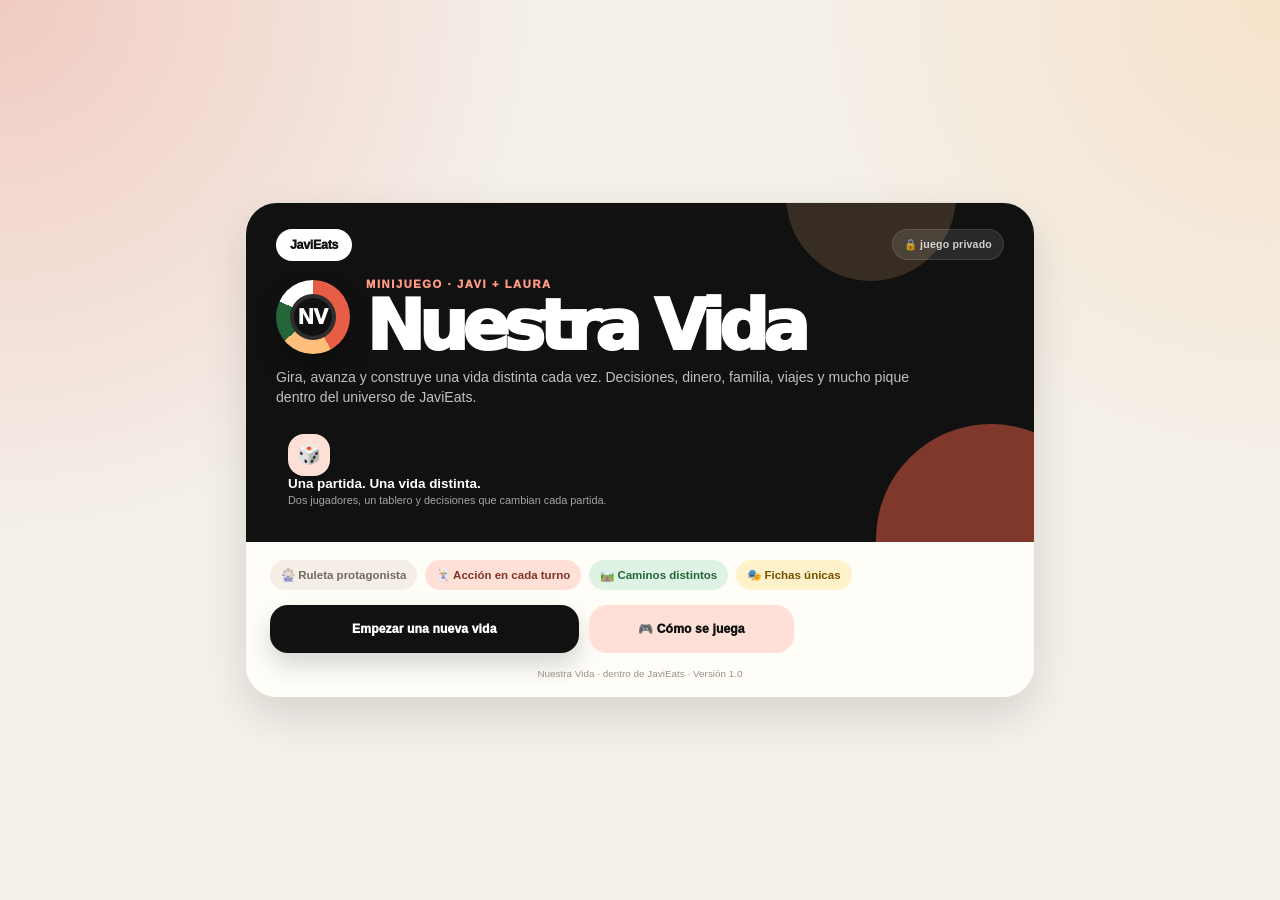
==== nuestra-vida/index.html @ e43ef938 "Add files via upload" ====
<!doctype html>
<html lang="es">
<head>
  <meta charset="utf-8" />
  <meta name="viewport" content="width=device-width,initial-scale=1,viewport-fit=cover" />
  <meta name="theme-color" content="#ffcf57" />
  <!-- 0.18.26 · PWA / iPhone-iPad app mode -->
  <meta name="mobile-web-app-capable" content="yes" />
  <meta name="apple-mobile-web-app-capable" content="yes" />
  <meta name="apple-mobile-web-app-status-bar-style" content="black-translucent" />
  <meta name="apple-mobile-web-app-title" content="Nuestra Vida" />
  <meta name="apple-touch-fullscreen" content="yes" />
  <meta name="format-detection" content="telephone=no" />
  <link rel="manifest" href="./manifest.webmanifest" />
  <link rel="apple-touch-icon" href="./icons/icon-180.png" />

  <title>Nuestra Vida · JaviEats</title>
  <link rel="icon" href="data:image/svg+xml,%3Csvg xmlns=%27http://www.w3.org/2000/svg%27 viewBox=%270 0 64 64%27%3E%3Ccircle cx=%2732%27 cy=%2732%27 r=%2730%27 fill=%27%23ffd34f%27/%3E%3Cpath d=%27M19 34c6-15 20-15 26 0-6 12-13 17-13 17S25 46 19 34Z%27 fill=%27%23ef5a56%27/%3E%3C/svg%3E">
  <style>
:root{
  --ink:#2b2a2a;--muted:#766f68;--paper:#fffdf8;--cream:#fff3d7;--yellow:#ffd34f;--yellow2:#ffbc2f;
  --green:#70c66b;--green2:#42a950;--red:#ef5a56;--blue:#53b7df;--purple:#9d76df;--pink:#f383ad;--orange:#f39a46;
  --teal:#48c5b5;--navy:#314a6b;--shadow:0 20px 50px rgba(45,55,60,.18);--shadow2:0 9px 24px rgba(45,55,60,.16);
  --safe-bottom:max(16px,env(safe-area-inset-bottom));
}
*{box-sizing:border-box}html,body{margin:0;min-height:100%;font-family:Inter,ui-rounded,-apple-system,BlinkMacSystemFont,"Segoe UI",sans-serif;color:var(--ink);background:#9fdcf0}body{overflow-x:hidden}button,input{font:inherit}button{cursor:pointer}.is-hidden{display:none!important}.screen{display:none;min-height:100vh}.screen.is-active{display:block}.game-card{background:rgba(255,253,248,.94);border:1px solid rgba(255,255,255,.82);box-shadow:var(--shadow);backdrop-filter:blur(14px)}.kicker{margin:0;text-transform:uppercase;letter-spacing:.15em;font-weight:900;font-size:.68rem;color:#a06b40}.muted{color:var(--muted);font-size:.82rem;line-height:1.5}.btn{border:0;border-radius:18px;min-height:50px;padding:12px 18px;font-weight:950;letter-spacing:.01em;transition:.18s transform,.18s box-shadow}.btn:active{transform:translateY(2px) scale(.99)}.btn-main{color:#553710;background:linear-gradient(180deg,#ffe479,#ffc73f);box-shadow:0 7px 0 #d99b24,0 15px 28px rgba(185,124,25,.22)}.btn-main:hover{box-shadow:0 8px 0 #d99b24,0 18px 34px rgba(185,124,25,.28)}.btn-soft{background:#fff;color:#5a5651;border:1px solid #e8ded0;box-shadow:var(--shadow2)}.round-btn{width:43px;height:43px;border:0;border-radius:50%;display:grid;place-items:center;background:#fffdf8;color:#4e4c49;font-weight:950;font-size:1.2rem;box-shadow:var(--shadow2)}

/* Landing */
.screen-landing{position:relative;overflow:hidden;display:none;place-items:center;padding:24px;background:linear-gradient(#7ed2f2 0 42%,#80cf71 42% 100%)}.screen-landing.is-active{display:grid}.landing-scenery{position:absolute;inset:0;overflow:hidden}.cloud{position:absolute;width:170px;height:55px;border-radius:55px;background:rgba(255,255,255,.84);filter:drop-shadow(0 8px 10px rgba(61,126,150,.12))}.cloud:before,.cloud:after{content:"";position:absolute;border-radius:50%;background:inherit}.cloud:before{width:72px;height:72px;left:30px;top:-34px}.cloud:after{width:92px;height:92px;right:22px;top:-48px}.c1{left:9%;top:12%}.c2{right:8%;top:19%;transform:scale(.72)}.hill{position:absolute;border-radius:50% 50% 0 0}.h1{width:760px;height:310px;left:-150px;bottom:0;background:#4ca95b}.h2{width:820px;height:370px;right:-200px;bottom:-40px;background:#56b85f}.h3{width:620px;height:250px;left:33%;bottom:-120px;background:#3f9d51}.mini-city{position:absolute;right:12%;bottom:22%;width:260px;height:120px;background:linear-gradient(90deg,transparent 0 3%,#6a84a1 3% 15%,transparent 15% 18%,#516d8d 18% 32%,transparent 32% 35%,#7893ac 35% 55%,transparent 55% 58%,#536e87 58% 72%,transparent 72% 75%,#6885a0 75% 91%,transparent 91%);opacity:.65;filter:drop-shadow(0 12px 8px rgba(45,76,92,.2))}.landing-card{position:relative;z-index:2;width:min(720px,100%);padding:38px;border-radius:34px;text-align:center}.logo-wheel{width:96px;height:96px;margin:0 auto 14px;border-radius:50%;display:grid;place-items:center;background:conic-gradient(#f55654 0 10%,#f79b3c 10% 20%,#ffd452 20% 30%,#6dc764 30% 40%,#43bcca 40% 50%,#5e93df 50% 60%,#8f6fdb 60% 70%,#c66ec9 70% 80%,#ed6c9e 80% 90%,#f55654 90% 100%);box-shadow:0 13px 0 rgba(73,57,37,.18),0 24px 36px rgba(44,75,87,.2);position:relative}.logo-wheel:after{content:"";position:absolute;inset:14px;border-radius:50%;background:#fff6dd;box-shadow:inset 0 0 0 5px rgba(255,255,255,.8)}.logo-wheel span{position:relative;z-index:2;font-weight:1000;color:#4a3b30;font-size:1.35rem}.landing-card h1{font-family:Georgia,"Times New Roman",serif;font-size:clamp(3.4rem,8vw,6.2rem);line-height:.9;letter-spacing:-.06em;margin:8px 0 16px;color:#3f372f;text-shadow:0 2px 0 #fff}.landing-lead{max-width:560px;margin:0 auto 22px;color:#625d55;font-size:1.05rem;line-height:1.6}.feature-row{display:flex;justify-content:center;flex-wrap:wrap;gap:8px;margin:0 0 26px}.feature-row span{padding:8px 11px;border-radius:999px;background:#fff7e6;border:1px solid #f1dfbb;font-weight:800;font-size:.76rem;color:#675a49}.landing-actions{display:grid;gap:10px;max-width:420px;margin:0 auto}.beta-note{margin:18px 0 0;font-size:.7rem;color:#998c7e}

/* Setup */
.screen-setup{background:linear-gradient(180deg,#9edcf1 0 24%,#90cf78 24% 100%);padding-bottom:38px}.topbar,.game-topbar{height:78px;display:flex;align-items:center;gap:14px;padding:13px max(16px,calc((100vw - 1440px)/2));background:rgba(255,252,244,.94);box-shadow:0 5px 20px rgba(51,80,91,.1);position:sticky;top:0;z-index:50}.topbar h2{margin:3px 0 0;font-size:1.16rem}.version-pill{margin-left:auto;padding:7px 10px;border-radius:999px;background:#3e4f64;color:#fff;font-weight:900;font-size:.66rem}.setup-wrap{width:min(1180px,calc(100% - 28px));margin:22px auto}.player-tabs{display:flex;gap:8px;margin-bottom:12px}.player-tab{border:0;border-radius:16px 16px 5px 5px;padding:11px 25px;background:#fff4d8;color:#7a6546;font-weight:950;box-shadow:var(--shadow2)}.player-tab.is-active{background:#3f536c;color:#fff}.setup-grid{display:grid;grid-template-columns:minmax(330px,.8fr) minmax(480px,1.2fr);gap:16px}.avatar-stage,.customizer{border-radius:28px;padding:24px}.avatar-stage{min-height:600px;display:flex;flex-direction:column;align-items:center;justify-content:center;background:linear-gradient(180deg,#fff8d8,#dff4c9)}.avatar-stage h3{font-size:1.8rem;margin:14px 0 4px}.avatar-stage p{margin:0;color:#776a5e;text-align:center;font-size:.84rem;max-width:300px}.avatar-preview{width:215px;height:285px;position:relative}.vehicle-preview{width:275px;height:105px;margin-top:-42px;display:grid;place-items:center;filter:drop-shadow(0 17px 12px rgba(45,60,50,.22))}.customizer{display:grid;gap:18px}.custom-block{padding-bottom:17px;border-bottom:1px solid #eee3d5}.custom-block:last-child{border-bottom:0}.custom-block h3{margin:0 0 12px;font-size:.95rem}.swatches,.chips{display:flex;gap:8px;flex-wrap:wrap;margin-top:8px}.swatch{width:33px;height:33px;border-radius:10px;border:3px solid #fff;box-shadow:0 0 0 1px rgba(55,51,48,.15);position:relative}.swatches-big .swatch{width:40px;height:40px;border-radius:13px}.swatch.is-selected:after{content:"";position:absolute;inset:-5px;border:3px solid #33465f;border-radius:14px}.chip{border:1px solid #e8ddcf;border-radius:12px;background:#fff9ef;padding:8px 11px;color:#645d54;font-weight:850;font-size:.78rem}.chip.is-selected{background:#40546d;color:#fff;border-color:#40546d}.dream-grid{display:grid;grid-template-columns:repeat(3,1fr);gap:9px;margin-top:10px}.dream-card{border:1px solid #e8ddcf;border-radius:16px;background:#fff9ef;padding:12px;text-align:left}.dream-card b{display:block;font-size:.8rem}.dream-card span{display:block;color:#887d70;font-size:.69rem;line-height:1.35;margin-top:5px}.dream-card.is-selected{border-color:#f1b43f;background:#fff3c7;box-shadow:0 0 0 2px rgba(242,181,58,.2)}.setup-footer{position:sticky;bottom:12px;margin-top:14px;padding:14px 16px;border-radius:22px;display:flex;justify-content:space-between;gap:16px;align-items:center;color:#6b6258;font-size:.82rem}

/* Avatar */
.av-head{position:absolute;width:114px;height:126px;left:50px;top:42px;border-radius:48% 48% 45% 45%;background:var(--skin);box-shadow:inset 0 -7px 0 rgba(115,69,45,.05)}.av-neck{position:absolute;width:38px;height:43px;left:88px;top:148px;border-radius:15px;background:var(--skin)}.av-body{position:absolute;width:164px;height:132px;left:25px;top:177px;border-radius:58px 58px 26px 26px;background:var(--outfit);box-shadow:inset 0 10px 0 rgba(255,255,255,.15)}.av-eye{position:absolute;width:8px;height:9px;border-radius:50%;background:#332c28;top:100px;z-index:5}.av-eye.l{left:80px}.av-eye.r{left:125px}.av-mouth{position:absolute;left:95px;top:132px;width:27px;height:10px;border-bottom:3px solid #a75d58;border-radius:50%;z-index:5}.av-hair{position:absolute;z-index:6;left:41px;top:22px;width:132px;height:84px;background:var(--hair);border-radius:65px 65px 24px 24px}.av-hair.wave{height:104px;border-radius:65px 65px 44px 44px;box-shadow:-15px 30px 0 -4px var(--hair),15px 30px 0 -4px var(--hair)}.av-hair.curl{height:95px;border-radius:50%;box-shadow:-18px 20px 0 var(--hair),18px 20px 0 var(--hair),0 -8px 0 var(--hair)}.av-hair.bun:before{content:"";position:absolute;width:60px;height:60px;left:36px;top:-30px;border-radius:50%;background:var(--hair)}.av-accessory{position:absolute;z-index:8}.av-accessory.glasses{left:68px;top:94px;width:79px;height:22px;border-top:5px solid #3b3532}.av-accessory.glasses:before,.av-accessory.glasses:after{content:"";position:absolute;top:-10px;width:27px;height:18px;border:4px solid #3b3532;border-radius:8px}.av-accessory.glasses:before{left:0}.av-accessory.glasses:after{right:0}.av-accessory.cap{left:48px;top:25px;width:116px;height:39px;border-radius:55px 55px 10px 10px;background:var(--accent);transform:rotate(-3deg)}.av-accessory.cap:after{content:"";position:absolute;width:42px;height:9px;right:-28px;bottom:1px;border-radius:8px;background:var(--accent)}.av-accessory.headband{left:45px;top:58px;width:124px;height:10px;border-radius:7px;background:var(--accent)}

/* Game */
.screen-game{background:linear-gradient(#8dd6ef 0 23%,#79c96e 23% 100%);min-height:100vh}.game-topbar{position:relative;z-index:60;height:68px;padding-left:18px;padding-right:18px}.brand-mini{display:flex;align-items:center;gap:10px}.brand-dot{width:42px;height:42px;border-radius:50%;display:grid;place-items:center;background:conic-gradient(#f55654,#ffd452,#6dc764,#43bcca,#8f6fdb,#f55654);color:#fff;font-size:.72rem;font-weight:1000;text-shadow:0 1px 2px #555;box-shadow:0 5px 0 rgba(70,60,40,.15)}.brand-mini p{margin:0;font-weight:950;font-size:.85rem}.brand-mini strong{display:block;color:#7d766d;font-size:.65rem;margin-top:2px}.turn-pill{margin-left:auto;padding:9px 14px;border-radius:999px;background:#3f536d;color:#fff;font-size:.76rem;font-weight:950;box-shadow:0 5px 0 #293b52}.game-actions{display:flex;gap:7px;margin-left:10px}.game-layout{width:min(1580px,100%);margin:0 auto;padding:12px;display:grid;grid-template-columns:minmax(0,1fr) 310px;gap:12px;min-height:calc(100vh - 68px)}.board-panel{border-radius:26px;padding:10px;min-width:0;overflow:hidden}.board-caption{display:flex;align-items:center;justify-content:space-between;gap:12px;padding:3px 5px 9px;color:#6f685f;font-size:.72rem;font-weight:800}.space-key{display:flex;align-items:center;gap:5px;white-space:nowrap}.sq{width:10px;height:10px;border-radius:3px;display:inline-block;margin-left:5px}.sq.action{background:var(--yellow)}.sq.payday{background:var(--green)}.sq.opportunity{background:#5bbd72}.sq.fate{background:var(--purple)}.sq.stop{background:var(--red)}.board-viewport{width:100%;aspect-ratio:1.6/1;position:relative;overflow:hidden;border-radius:20px;background:#78c96d;box-shadow:inset 0 0 0 2px rgba(57,73,69,.12)}.life-board{width:100%;height:100%;display:block;transition:filter .2s}.mobile-board-hint{display:none;text-align:center;color:#83796f;font-size:.65rem;padding:6px 0 1px}.side-panel{display:flex;flex-direction:column;gap:9px}.player-hud{border-radius:20px;padding:11px 12px;transition:.2s transform,.2s box-shadow,.2s opacity;border:3px solid transparent}.player-hud.is-active{transform:translateY(-1px);border-color:var(--player);box-shadow:0 11px 28px rgba(50,64,72,.2)}.player-hud.is-finished{opacity:.68}.hud-avatar{width:43px;height:43px;border-radius:50%;display:grid;place-items:center;color:#fff;font-weight:1000;border:3px solid #fff;box-shadow:0 3px 10px rgba(0,0,0,.14);background:var(--player)}.spinner-card{border-radius:22px;padding:13px;margin-top:auto}.spinner-title{text-align:center;margin:0 0 8px;font-size:.72rem;color:#766b60;font-weight:900;text-transform:uppercase;letter-spacing:.08em}.spinner-wrap{width:190px;height:190px;margin:0 auto;position:relative;display:grid;place-items:center}.spinner-disc{position:absolute;inset:6px;border-radius:50%;background:conic-gradient(#f34f4e 0 36deg,#f47c35 36deg 72deg,#f5bd33 72deg 108deg,#b8d83f 108deg 144deg,#55be65 144deg 180deg,#38b7ab 180deg 216deg,#3c99d8 216deg 252deg,#6575d8 252deg 288deg,#a162d4 288deg 324deg,#e45d9e 324deg 360deg);border:12px solid #fff;box-shadow:0 8px 0 #c8c3b5,0 15px 28px rgba(53,69,78,.22),inset 0 0 0 2px rgba(50,50,50,.1);transition:transform 2.55s cubic-bezier(.11,.67,.08,1)}.spinner-disc:after{content:"";position:absolute;inset:51px;border-radius:50%;background:#fff8dc;box-shadow:inset 0 0 0 5px #eee0bc}.spinner-disc span{--angle:calc(var(--i) * 36deg + 18deg);position:absolute;left:50%;top:50%;z-index:3;transform:rotate(var(--angle)) translateY(-72px) rotate(calc(var(--angle) * -1));transform-origin:center;font-size:.72rem;font-weight:1000;color:#fff;text-shadow:0 2px 2px rgba(0,0,0,.22)}.spinner-pointer{position:absolute;z-index:8;top:-2px;width:0;height:0;border-left:13px solid transparent;border-right:13px solid transparent;border-top:28px solid #2e3c4b;filter:drop-shadow(0 3px 2px rgba(0,0,0,.22))}.spinner-value{position:relative;z-index:6;width:54px;height:54px;border-radius:50%;display:grid;place-items:center;background:#fffdf4;color:#3f4a53;font-size:1.25rem;font-weight:1000;box-shadow:0 4px 14px rgba(0,0,0,.16)}.btn-spin{width:100%;background:linear-gradient(180deg,#ffdf64,#ffc23d);color:#50370d;box-shadow:0 6px 0 #d69720;font-size:1.08rem;letter-spacing:.08em}.btn-spin:disabled{opacity:.45;cursor:not-allowed;box-shadow:0 3px 0 #b5a676}.turn-hint{margin:10px 0 0;text-align:center;color:#776f66;font-size:.7rem;line-height:1.4}

/* Modal / cards */
.modal-layer{position:fixed;inset:0;z-index:100;pointer-events:none}.modal-layer.is-open{pointer-events:auto;background:rgba(31,43,50,.44);backdrop-filter:blur(6px);display:grid;place-items:center;padding:18px}.modal{width:min(600px,100%);max-height:min(820px,92vh);overflow:auto;background:#fffdf8;border-radius:28px;padding:22px;box-shadow:0 30px 90px rgba(22,36,44,.34);animation:cardPop .24s ease-out;border:4px solid #fff}.modal.action-card{border-top:11px solid var(--yellow)}.modal.fate-card{border-top:11px solid var(--purple)}.modal.challenge-card{border-top:11px solid var(--blue)}.modal.stop-card{border-top:11px solid var(--red)}.modal.house-card{border-top:11px solid var(--orange)}.modal.family-card{border-top:11px solid var(--pink)}.modal.career-card{border-top:11px solid var(--teal)}@keyframes cardPop{from{opacity:0;transform:translateY(18px) scale(.96) rotate(-.6deg)}to{opacity:1;transform:none}}.modal-top{display:flex;gap:12px;align-items:flex-start}.modal-icon{width:62px;height:62px;border-radius:18px;display:grid;place-items:center;background:#f5efe3;font-size:1.8rem;flex:none}.modal-kicker{font-size:.65rem;text-transform:uppercase;letter-spacing:.14em;font-weight:950;color:#9c815e;margin-bottom:4px}.modal h3{margin:0;color:#353331;font-size:1.45rem}.modal-copy{color:#756e65;line-height:1.55;font-size:.9rem;margin:15px 0}.choice-stack{display:grid;gap:9px;margin-top:15px}.modal-choice{width:100%;border:2px solid #ebe2d6;background:#fffaf0;border-radius:17px;padding:13px 14px;text-align:left;color:#514d48;transition:.14s transform,.14s border-color,.14s background}.modal-choice:hover{transform:translateY(-1px);border-color:#efb73c;background:#fff4c9}.modal-choice strong{display:block;font-size:.88rem}.modal-choice small{display:block;color:#8a8177;margin-top:4px;font-size:.7rem;line-height:1.4}.effect-row{display:flex;gap:5px;flex-wrap:wrap;margin-top:7px}.effect{padding:4px 7px;border-radius:999px;background:#f0eadf;font-size:.62rem;font-weight:900;color:#6f675e}.modal-actions{display:flex;gap:8px;margin-top:15px}.modal-actions>*{flex:1}.job-grid,.property-grid{display:grid;grid-template-columns:repeat(3,1fr);gap:8px;margin-top:14px}.job-card,.property-card{border:2px solid #eae1d5;background:#fffaf1;border-radius:16px;padding:12px;text-align:left}.job-card:hover,.property-card:hover{border-color:#4bc1b3}.job-card b,.property-card b{display:block;font-size:.78rem}.job-card span,.property-card span{display:block;color:#83796f;font-size:.65rem;margin-top:4px}.fate-meter{display:grid;grid-template-columns:repeat(10,1fr);gap:3px;margin:16px 0}.fate-meter span{height:26px;border-radius:6px;display:grid;place-items:center;color:#fff;font-size:.62rem;font-weight:950}.fate-result{text-align:center;padding:18px;border-radius:18px;background:#f3ecfb;margin-top:13px}.fate-result b{display:block;font-size:1.05rem}.duel-box{display:grid;grid-template-columns:1fr 1fr;gap:10px;margin:15px 0}.duel-player{border-radius:17px;background:#eef7fa;padding:14px;text-align:center}.duel-player strong{display:block}.duel-roll{font-size:2rem;font-weight:1000;color:#3c6073;margin:5px 0}.duel-player button{width:100%;min-height:40px;border:0;border-radius:12px;background:#4eb5dd;color:white;font-weight:950}.timeline-badge{display:inline-flex;align-items:center;gap:5px;background:#f5eee2;padding:6px 9px;border-radius:999px;font-size:.64rem;font-weight:850;color:#746c62}.toast-layer{position:fixed;z-index:140;left:50%;bottom:calc(22px + env(safe-area-inset-bottom));transform:translateX(-50%);display:grid;gap:7px;pointer-events:none}.toast{background:#304252;color:#fff;padding:10px 14px;border-radius:13px;box-shadow:0 10px 28px rgba(0,0,0,.23);font-size:.74rem;font-weight:850;animation:toastIn .18s ease}.toast.good{background:#347a4d}.toast.bad{background:#a24745}@keyframes toastIn{from{opacity:0;transform:translateY(9px)}to{opacity:1;transform:none}}

/* Summary */
.screen-summary{background:linear-gradient(#94daf1,#83cd70);padding:38px 16px var(--safe-bottom)}.summary-wrap{width:min(1040px,100%);margin:0 auto;text-align:center}.summary-wrap h2{font-family:Georgia,"Times New Roman",serif;font-size:clamp(2.4rem,7vw,4.6rem);margin:8px 0;color:#37342f}.summary-subtitle{color:#695f55}.summary-cards{display:grid;grid-template-columns:1fr 1fr;gap:14px;margin-top:22px;text-align:left}.life-summary{background:#fffdf7;border-radius:26px;padding:20px;box-shadow:var(--shadow);border:4px solid #fff}.life-summary h3{margin:0;font-size:1.4rem}.summary-score{font-size:2.5rem;font-weight:1000;margin:11px 0;color:#3b516a}.summary-score span{font-size:.72rem;color:#8a8178}.summary-grid{display:grid;grid-template-columns:repeat(2,1fr);gap:7px}.summary-cell{background:#f6efe3;border-radius:12px;padding:9px}.summary-cell span{display:block;font-size:.62rem;color:#887d72;font-weight:850}.summary-cell b{font-size:.84rem}.summary-story{font-size:.72rem;line-height:1.5;color:#6e665e;margin-top:10px}.winner-card,.epilogue-card{margin-top:14px;border-radius:24px;padding:20px;box-shadow:var(--shadow)}.winner-card{background:#3f536d;color:#fff}.winner-card h3{font-size:1.6rem;margin:0 0 6px}.winner-card p{margin:0;color:#e7eef6}.epilogue-card{background:#fff3c9;color:#5c4c35}.epilogue-card h3{margin:0 0 6px}.summary-actions{display:flex;justify-content:center;gap:9px;margin-top:16px}.summary-actions .btn{min-width:190px}

@media(max-width:1100px){.game-layout{grid-template-columns:1fr}.side-panel{display:grid;grid-template-columns:1fr 1fr 1.15fr}.spinner-card{margin-top:0}.setup-grid{grid-template-columns:1fr}.avatar-stage{min-height:440px}.board-viewport{aspect-ratio:1.55/1}}
@media(max-width:760px){.topbar{height:68px;padding:10px 12px}.topbar h2{font-size:1rem}.setup-wrap{width:calc(100% - 18px);margin:12px auto}.avatar-stage,.customizer{padding:16px;border-radius:22px}.avatar-stage{min-height:390px}.dream-grid{grid-template-columns:1fr}.setup-footer{display:grid}.setup-footer .btn{width:100%}.game-topbar{height:58px;padding:8px 10px}.brand-dot{width:36px;height:36px}.brand-mini p{font-size:.77rem}.turn-pill{font-size:.66rem;padding:8px 10px}.game-actions .round-btn{width:36px;height:36px}.game-layout{padding:6px;gap:6px}.board-panel{padding:6px;border-radius:18px}.board-caption{font-size:.62rem}.space-key{display:none}.board-viewport{aspect-ratio:1.12/1;min-height:410px}.mobile-board-hint{display:block}.side-panel{grid-template-columns:1fr 1fr;gap:6px}.player-hud{padding:8px;border-radius:16px}.hud-avatar{width:35px;height:35px}.spinner-card{grid-column:1/-1;padding:8px 10px;display:grid;grid-template-columns:112px 1fr;gap:8px;align-items:center}.spinner-title{display:none}.spinner-wrap{width:108px;height:108px;margin:0}.spinner-disc{inset:3px;border-width:7px;box-shadow:0 5px 0 #c8c3b5,0 9px 18px rgba(53,69,78,.18)}.spinner-disc:after{inset:31px;border-width:3px}.spinner-disc span{transform:rotate(var(--angle)) translateY(-39px) rotate(calc(var(--angle) * -1));font-size:.52rem}.spinner-value{width:36px;height:36px;font-size:.9rem}.spinner-pointer{border-left-width:8px;border-right-width:8px;border-top-width:18px}.btn-spin{min-height:52px}.turn-hint{grid-column:2;margin:-24px 0 0;font-size:.62rem;pointer-events:none}.modal-layer.is-open{align-items:end;padding:0}.modal{width:100%;max-height:89vh;border-radius:25px 25px 0 0;padding:18px 15px calc(18px + env(safe-area-inset-bottom));border-left:0;border-right:0;border-bottom:0}.job-grid,.property-grid{grid-template-columns:1fr}.summary-cards{grid-template-columns:1fr}.summary-actions{flex-direction:column}.summary-actions .btn{width:100%}}
@media(max-width:430px){.board-viewport{min-height:390px}.board-caption{padding-bottom:6px}.side-panel{gap:5px}.spinner-card{grid-template-columns:100px 1fr}.spinner-wrap{width:96px;height:96px}.spinner-disc span{transform:rotate(var(--angle)) translateY(-34px) rotate(calc(var(--angle) * -1));font-size:.48rem}}



/* ===== Beta 0.4 · cinematic pass ===== */
:root{--glass:rgba(255,255,255,.88);--deep:#223b48;--gold:#ffc942}
.screen-game{background:#4b9d65;overflow:hidden}.game-topbar-v3{position:absolute;left:0;right:0;top:0;height:66px;background:linear-gradient(180deg,rgba(255,255,255,.96),rgba(255,255,255,.82));backdrop-filter:blur(18px);z-index:90;border-bottom:1px solid rgba(36,66,73,.12)}
.game-layout-v3{width:100%;height:100vh;padding:0;display:block}.board-panel-v3{width:100%;height:100vh;padding:0;border:0;border-radius:0;background:transparent;box-shadow:none}.board-viewport-v3{position:absolute;inset:0;width:100%;height:100%;aspect-ratio:auto;min-height:0!important;border-radius:0;background:#62b76a;box-shadow:none;overflow:hidden}.life-board{transition:filter .3s ease}.world-vignette{position:absolute;inset:0;pointer-events:none;background:linear-gradient(180deg,rgba(26,61,79,.08),transparent 18%,transparent 72%,rgba(25,45,42,.24)),radial-gradient(circle at 50% 45%,transparent 46%,rgba(22,47,47,.16) 100%)}
.floating-huds{position:absolute;top:78px;left:16px;right:16px;display:flex;justify-content:space-between;gap:14px;pointer-events:none;z-index:20}.floating-huds .player-hud{pointer-events:auto;width:min(355px,36vw);background:rgba(255,253,248,.92);backdrop-filter:blur(18px);border:2px solid rgba(255,255,255,.88);box-shadow:0 12px 32px rgba(21,51,54,.2)}.floating-huds .player-hud:nth-child(2){margin-left:auto}.player-hud.is-active{border-color:var(--player);box-shadow:0 0 0 4px color-mix(in srgb,var(--player) 18%,transparent),0 15px 38px rgba(26,55,59,.24)}
.hud-avatar{width:56px;height:56px;padding:0;overflow:hidden;background:linear-gradient(#d9f4ff,#f8edcf);border:3px solid #fff}.hud-avatar svg{width:100%;height:100%;display:block}
.board-story-ribbon{position:absolute;left:18px;bottom:24px;z-index:25;max-width:min(540px,45vw);padding:12px 16px 13px;border-radius:18px;background:rgba(28,47,55,.88);color:#fff;box-shadow:0 12px 30px rgba(18,40,43,.25);backdrop-filter:blur(12px)}.story-kicker{display:block;font-size:.58rem;letter-spacing:.16em;font-weight:1000;color:#ffdb67;margin-bottom:4px}.board-story-ribbon strong{font-size:.86rem;line-height:1.35}.board-actions-float{position:absolute;right:24px;bottom:24px;z-index:26}.board-spin-button{min-width:230px;min-height:82px;border:3px solid rgba(255,255,255,.88);border-radius:24px;color:#4c3409;background:linear-gradient(180deg,#ffe27a,#ffc642 62%,#f2ab2e);box-shadow:0 8px 0 #b97b1b,0 18px 36px rgba(50,47,29,.3);display:grid;grid-template-columns:46px 1fr;grid-template-rows:auto auto;text-align:left;align-items:center;padding:10px 18px;gap:0 10px}.board-spin-button>span{font-size:2rem;grid-row:1/3}.board-spin-button b{font-size:1.03rem;letter-spacing:.04em}.board-spin-button small{font-size:.64rem;color:#72531c;font-weight:850}.board-spin-button:disabled{filter:grayscale(.5);opacity:.55}.map-legend{position:absolute;right:24px;top:82px;z-index:15;display:flex;gap:8px;background:rgba(255,255,255,.84);padding:8px 10px;border-radius:13px;box-shadow:0 5px 16px rgba(26,54,58,.16);backdrop-filter:blur(10px);font-size:.58rem;font-weight:900;color:#5a665f}.map-legend span{display:flex;align-items:center;gap:3px}.map-legend .sq{margin:0}

/* richer SVG world animations */
.life-board .cloud-drift{animation:cloudDrift 18s ease-in-out infinite alternate}.life-board .cloud-drift.slow{animation-duration:27s}.life-board .ferris-spin{transform-box:fill-box;transform-origin:center;animation:ferrisSpin 18s linear infinite}.life-board .plane-fly{animation:planeFly 13s ease-in-out infinite}.life-board .boat-bob{animation:boatBob 3s ease-in-out infinite}.life-board .water-shimmer{animation:waterShimmer 3s ease-in-out infinite alternate}.life-board .tree-sway{transform-box:fill-box;transform-origin:center bottom;animation:treeSway 4s ease-in-out infinite alternate}.life-board .city-light{animation:cityBlink 2.8s ease-in-out infinite alternate}.life-board .token-bounce{animation:tokenBounce 1.8s ease-in-out infinite}
@keyframes cloudDrift{to{transform:translateX(55px)}}@keyframes ferrisSpin{to{transform:rotate(360deg)}}@keyframes planeFly{0%,100%{transform:translate(0,0) rotate(-10deg)}50%{transform:translate(70px,-24px) rotate(-6deg)}}@keyframes boatBob{50%{transform:translateY(-6px) rotate(2deg)}}@keyframes waterShimmer{to{opacity:.34}}@keyframes treeSway{to{transform:rotate(1.5deg)}}@keyframes cityBlink{to{opacity:.42}}@keyframes tokenBounce{50%{transform:translateY(-4px)}}
.life-board .traffic-drive{animation:trafficDrive 6.5s ease-in-out infinite}.life-board .bird-flight{animation:birdFlight 8s ease-in-out infinite}.life-board .park-walker{animation:walkerWalk 7s ease-in-out infinite alternate}.life-board .flag-wave{transform-box:fill-box;transform-origin:left center;animation:flagWave 1.8s ease-in-out infinite alternate}
@keyframes trafficDrive{0%,100%{transform:translateX(0)}50%{transform:translateX(88px)}}@keyframes birdFlight{0%,100%{transform:translate(0,0)}50%{transform:translate(95px,-28px)}}@keyframes walkerWalk{to{transform:translateX(58px)}}@keyframes flagWave{to{transform:skewY(4deg) scaleX(.94)}}

/* setup 0.3 */
.setup-wrap-v3{width:min(1280px,calc(100% - 28px));margin-top:16px}.setup-grid-v3{grid-template-columns:minmax(380px,.82fr) minmax(570px,1.18fr)}.avatar-stage-v3{position:sticky;top:92px;height:calc(100vh - 120px);min-height:650px;overflow:hidden;background:linear-gradient(180deg,#9fdcf2 0 38%,#d8efbd 38% 100%)}.avatar-stage-v3:before{content:"";position:absolute;left:-12%;right:-12%;bottom:-12%;height:42%;background:radial-gradient(ellipse at center,#76bd61 0 40%,#58a952 70%);border-radius:50%}.avatar-spotlight{position:absolute;top:50px;width:310px;height:430px;background:radial-gradient(ellipse at center,rgba(255,255,255,.8),rgba(255,255,255,0) 68%);filter:blur(2px)}.avatar-preview-v3{position:relative;z-index:2;width:270px;height:330px}.avatar-preview-v3 svg{width:100%;height:100%;filter:drop-shadow(0 18px 13px rgba(42,62,51,.18))}.vehicle-preview-v3{z-index:3;width:310px;margin-top:-72px}.avatar-nameplate{position:relative;z-index:4;display:flex;align-items:baseline;gap:9px;margin-top:4px}.avatar-nameplate strong{font-size:1.8rem}.avatar-nameplate span{font-size:.68rem;font-weight:900;color:#667367;text-transform:uppercase;letter-spacing:.08em}.avatar-stage-v3>p{position:relative;z-index:4}.customizer-v3{gap:12px}.custom-block-featured{background:linear-gradient(180deg,#fff9e9,#fff);border:1px solid #f2dfb7;border-radius:20px;padding:16px;margin:-4px -4px 0}.block-heading{display:flex;align-items:flex-start;gap:10px;margin-bottom:10px}.block-heading>span{font-size:1.45rem}.block-heading h3{margin:0 0 2px}.block-heading p{margin:0;color:#8a8177;font-size:.68rem}.option-label{font-size:.6rem;font-weight:1000;text-transform:uppercase;letter-spacing:.1em;color:#9a8c7a;margin-top:9px}.chip{transition:.16s transform,.16s background,.16s box-shadow}.chip:hover{transform:translateY(-1px)}.chip.is-selected{box-shadow:0 4px 10px rgba(48,70,90,.18)}

/* full-screen spinner */
.spin-layer{position:fixed;inset:0;z-index:500;display:grid;place-items:center;opacity:0;visibility:hidden;transition:.28s opacity,.28s visibility;background:radial-gradient(circle at 50% 40%,rgba(97,191,226,.96),rgba(43,104,140,.98) 54%,rgba(28,61,87,.99));overflow:hidden}.spin-layer.is-open{opacity:1;visibility:visible}.spin-ambient{position:absolute;width:620px;height:620px;border-radius:50%;filter:blur(60px);opacity:.35}.spin-ambient-a{background:#ffd85a;left:-220px;top:-180px}.spin-ambient-b{background:#f87aa8;right:-200px;bottom:-220px}.spin-stage{position:relative;width:min(720px,96vw);min-height:min(860px,96vh);display:flex;flex-direction:column;align-items:center;justify-content:center;padding:56px 20px 34px;color:#fff;text-align:center}.spin-player-card{position:absolute;top:20px;left:50%;transform:translateX(-50%);display:flex;align-items:center;gap:10px;padding:7px 15px 7px 8px;border-radius:999px;background:rgba(255,255,255,.94);color:#324650;box-shadow:0 10px 25px rgba(13,48,69,.22)}.spin-player-portrait{width:48px;height:48px;border-radius:50%;overflow:hidden;background:#e9f6f8}.spin-player-portrait svg{width:100%;height:100%}.spin-player-card span{display:block;font-size:.55rem;letter-spacing:.12em;font-weight:1000;color:#86929a;text-align:left}.spin-player-card strong{display:block;font-size:1rem;text-align:left}.mega-spinner-shell{width:min(540px,78vw);aspect-ratio:1;position:relative;display:grid;place-items:center;margin-top:18px;filter:drop-shadow(0 28px 28px rgba(12,43,59,.28))}.mega-spinner-glow{position:absolute;inset:-24px;border-radius:50%;background:radial-gradient(circle,rgba(255,255,255,.42),rgba(255,255,255,0) 66%)}.mega-spinner-disc{inset:0!important;border-width:24px!important;box-shadow:0 16px 0 rgba(28,66,84,.35),0 25px 54px rgba(12,42,57,.36),inset 0 0 0 5px rgba(255,255,255,.38)!important;transition:transform 3.15s cubic-bezier(.08,.67,.06,1)!important;touch-action:none}.mega-spinner-disc:before{content:"";position:absolute;inset:18px;border-radius:50%;border:4px dashed rgba(255,255,255,.45)}.mega-spinner-disc:after{inset:34%!important;background:radial-gradient(circle,#fffef6,#f5e8c4)!important;box-shadow:inset 0 0 0 9px #e0d09c,0 7px 16px rgba(28,43,47,.16)!important}.mega-spinner-disc span{transform:rotate(var(--angle)) translateY(calc(-1 * min(216px,31vw))) rotate(calc(var(--angle) * -1))!important;font-size:clamp(1.1rem,3vw,1.6rem)!important;text-shadow:0 3px 3px rgba(0,0,0,.25)!important}.mega-spinner-pointer{position:absolute;z-index:10;top:-18px;width:0;height:0;border-left:25px solid transparent;border-right:25px solid transparent;border-top:58px solid #fff8e3;filter:drop-shadow(0 6px 4px rgba(18,48,61,.25))}.mega-spinner-value{width:110px!important;height:110px!important;font-size:2.4rem!important;background:linear-gradient(#fffdf5,#f1e3b9)!important;border:5px solid #fff!important}.spin-vehicle{height:82px;width:240px;margin-top:-24px;z-index:5}.spin-vehicle svg{width:100%;height:100%;filter:drop-shadow(0 12px 8px rgba(11,38,50,.28))}.spin-instruction{margin:6px 0 13px;font-size:.78rem;color:rgba(255,255,255,.84)}.mega-spin-button{min-width:230px;min-height:58px;border-radius:18px;background:linear-gradient(180deg,#ffdf69,#ffba35);color:#51370c;box-shadow:0 7px 0 #b97819,0 14px 26px rgba(17,47,58,.24);font-size:1.15rem;letter-spacing:.08em}.spin-cancel{margin-top:13px;border:0;background:transparent;color:rgba(255,255,255,.76);font-weight:850}.spin-layer.is-spinning .spin-cancel,.spin-layer.is-spinning .mega-spin-button{pointer-events:none;opacity:.5}.spin-layer.result .mega-spinner-value{animation:resultPop .55s cubic-bezier(.2,1.5,.4,1)}@keyframes resultPop{50%{transform:scale(1.28)}}

/* turn splash */
.turn-splash{position:fixed;inset:0;z-index:470;display:grid;place-items:center;pointer-events:none;opacity:0;visibility:hidden;background:rgba(20,40,48,.24);backdrop-filter:blur(7px);transition:.32s opacity,.32s visibility}.turn-splash.is-open{opacity:1;visibility:visible}.turn-splash-card{min-width:300px;padding:18px 24px;border-radius:28px;background:rgba(255,255,255,.98);box-shadow:0 24px 60px rgba(21,46,54,.30);display:flex;align-items:center;gap:13px;text-align:left;animation:turnSplashPop14 .42s cubic-bezier(.2,1.2,.3,1)}.turn-splash-card .mini-portrait{width:60px;height:60px;border-radius:50%;overflow:hidden}.turn-splash-card .mini-portrait svg{width:100%;height:100%}.turn-splash-card span{font-size:.62rem;text-transform:uppercase;letter-spacing:.12em;color:#8d989c;font-weight:1000}.turn-splash-card b{display:block;font-size:1.3rem;color:#314650}@keyframes turnSplashPop14{from{transform:translateY(24px) scale(.9);opacity:0}to{transform:none;opacity:1}}

/* tiles get more board-game heft */
.life-board .board-tile{transition:filter .2s}.life-board .board-tile.is-active-tile{filter:url(#activeGlow)}

@media(max-width:760px){
  .game-topbar-v3{height:56px}.brand-mini strong{display:none}.game-actions{gap:4px}.game-actions .round-btn{width:34px;height:34px;font-size:.95rem}.turn-pill{font-size:.62rem}.floating-huds{top:64px;left:7px;right:7px;gap:6px}.floating-huds .player-hud{width:calc(50% - 3px);padding:7px 8px;border-radius:15px}.hud-avatar{width:38px;height:38px}.map-legend{display:none}.board-story-ribbon{left:8px;bottom:92px;max-width:calc(100% - 16px);right:8px;padding:9px 11px;border-radius:14px}.board-story-ribbon strong{font-size:.7rem}.board-actions-float{left:50%;right:auto;transform:translateX(-50%);bottom:14px}.board-spin-button{min-width:238px;min-height:66px;border-radius:20px;grid-template-columns:39px 1fr;padding:8px 14px}.board-spin-button>span{font-size:1.6rem}.board-spin-button b{font-size:.9rem}.board-spin-button small{font-size:.56rem}.setup-grid-v3{grid-template-columns:1fr}.avatar-stage-v3{position:relative;top:auto;height:auto;min-height:500px}.avatar-preview-v3{width:220px;height:285px}.vehicle-preview-v3{width:260px}.customizer-v3{padding:13px}.custom-block-featured{margin:0}.mega-spinner-shell{width:min(430px,88vw)}.mega-spinner-disc{border-width:17px!important}.mega-spinner-disc span{transform:rotate(var(--angle)) translateY(-36vw) rotate(calc(var(--angle) * -1))!important;font-size:1rem!important}.mega-spinner-value{width:82px!important;height:82px!important;font-size:1.8rem!important}.spin-stage{min-height:100svh;padding-top:90px}.spin-player-card{top:max(14px,env(safe-area-inset-top))}.spin-vehicle{margin-top:-18px}.spin-instruction{font-size:.7rem;max-width:300px}.setup-footer-v3{bottom:8px}.block-heading p{display:none}
}


/* Beta 0.4 · tactile spinner + event staging */
.mega-spinner-disc{will-change:transform;cursor:grab;user-select:none;-webkit-user-select:none;-webkit-tap-highlight-color:transparent}
.mega-spinner-disc.is-dragging{cursor:grabbing;transition:none!important;filter:brightness(1.04) saturate(1.06)}
.mega-spinner-disc span{width:52px;height:52px;margin-left:-26px;margin-top:-26px;display:grid!important;place-items:center;border-radius:50%;background:rgba(255,255,255,.18);border:2px solid rgba(255,255,255,.30);font-size:clamp(1.75rem,4vw,2.45rem)!important;line-height:1;font-variant-numeric:tabular-nums;box-shadow:inset 0 1px 0 rgba(255,255,255,.28)}
.spin-layer[data-mode="fate"]{background:radial-gradient(circle at 50% 38%,rgba(160,112,222,.98),rgba(71,49,126,.99) 58%,rgba(32,28,70,.99))}
.spin-layer[data-mode="risk"]{background:radial-gradient(circle at 50% 38%,rgba(242,140,62,.98),rgba(155,64,43,.99) 58%,rgba(67,31,32,.99))}
.spin-layer[data-mode="challenge"]{background:radial-gradient(circle at 50% 38%,rgba(72,177,220,.98),rgba(38,86,132,.99) 58%,rgba(25,45,78,.99))}
.spin-layer[data-mode="career"]{background:radial-gradient(circle at 50% 38%,rgba(72,199,181,.98),rgba(35,112,107,.99) 58%,rgba(25,64,70,.99))}
.spin-layer.is-armed .mega-spinner-shell{animation:wheelBreath 1.35s ease-in-out infinite}
@keyframes wheelBreath{50%{transform:scale(1.018)}}
.spin-gesture-hint{display:inline-flex;align-items:center;gap:7px;padding:7px 12px;border-radius:999px;background:rgba(255,255,255,.13);border:1px solid rgba(255,255,255,.18);font-weight:900;letter-spacing:.02em}

.modal{overflow-x:hidden}
.event-stage{height:112px;margin:-22px -22px 17px;position:relative;overflow:hidden;border-radius:23px 23px 20px 20px;background:linear-gradient(135deg,#ffe58e,#ffd05f);display:flex;align-items:flex-end;justify-content:center}
.event-stage:before,.event-stage:after{content:"";position:absolute;border-radius:50%;background:rgba(255,255,255,.28);animation:eventBubble 2.4s ease-in-out infinite}
.event-stage:before{width:85px;height:85px;left:8%;top:-24px}.event-stage:after{width:54px;height:54px;right:11%;top:11px;animation-delay:-.8s}
.event-avatar{position:absolute;left:50%;bottom:-18px;width:105px;height:118px;transform:translateX(-50%);filter:drop-shadow(0 9px 7px rgba(44,48,42,.18));animation:eventAvatarIn .48s cubic-bezier(.2,1.2,.3,1)}
.event-avatar svg{width:100%;height:100%}.event-symbol{position:absolute;right:16%;top:18px;width:58px;height:58px;border-radius:18px;display:grid;place-items:center;background:rgba(255,255,255,.9);font-size:2rem;box-shadow:0 8px 20px rgba(60,62,54,.15);animation:eventSymbolPop .62s cubic-bezier(.2,1.5,.3,1)}
.event-stage.fate-card{background:linear-gradient(135deg,#c69ef3,#8c69d8)}.event-stage.challenge-card{background:linear-gradient(135deg,#85d9f2,#4aaed8)}.event-stage.career-card{background:linear-gradient(135deg,#87e2d3,#48bea9)}.event-stage.house-card{background:linear-gradient(135deg,#ffc184,#ef9850)}.event-stage.family-card{background:linear-gradient(135deg,#ffbdd4,#ef80a7)}.event-stage.stop-card{background:linear-gradient(135deg,#ff9b8d,#ed5954)}
.event-duo{position:absolute;inset:0;display:flex;justify-content:center;align-items:flex-end;gap:38px}.event-duo .event-avatar{position:relative;left:auto;bottom:-16px;transform:none;width:96px;height:112px}.event-duo .event-avatar:first-child{animation:eventDuoLeft .46s ease-out}.event-duo .event-avatar:last-child{animation:eventDuoRight .46s ease-out}.event-vs{position:absolute;left:50%;top:37%;transform:translate(-50%,-50%);font-weight:1000;font-size:1.5rem;color:#fff;text-shadow:0 3px 5px rgba(20,51,68,.22);z-index:3}
@keyframes eventAvatarIn{from{opacity:0;transform:translateX(-50%) translateY(35px) scale(.88)}to{opacity:1;transform:translateX(-50%) translateY(0) scale(1)}}
@keyframes eventDuoLeft{from{opacity:0;transform:translateX(-45px)}to{opacity:1;transform:none}}@keyframes eventDuoRight{from{opacity:0;transform:translateX(45px)}to{opacity:1;transform:none}}
@keyframes eventSymbolPop{from{opacity:0;transform:scale(.35) rotate(-18deg)}to{opacity:1;transform:none}}@keyframes eventBubble{50%{transform:translateY(8px) scale(1.08)}}

.moment-layer{position:fixed;inset:0;z-index:180;display:grid;place-items:center;pointer-events:none;opacity:0;visibility:hidden;background:rgba(24,44,52,.30);backdrop-filter:blur(7px);transition:.18s}
.moment-layer.is-open{opacity:1;visibility:visible}.moment-card{min-width:min(430px,86vw);padding:28px 30px;border-radius:28px;background:rgba(255,253,246,.97);box-shadow:0 28px 80px rgba(15,36,44,.32);text-align:center;animation:momentIn .48s cubic-bezier(.2,1.4,.35,1)}.moment-card .moment-icon{font-size:4.2rem;display:block;animation:momentIcon .7s cubic-bezier(.2,1.6,.4,1)}.moment-card b{display:block;font-size:1.55rem;margin-top:6px}.moment-card span{display:block;color:#7f756c;font-weight:800;margin-top:5px;font-size:.82rem}@keyframes momentIn{from{opacity:0;transform:scale(.72) translateY(25px)}to{opacity:1;transform:none}}@keyframes momentIcon{from{transform:scale(.4) rotate(-20deg)}to{transform:none}}

.mini-game-grid{display:grid;grid-template-columns:1fr 1fr;gap:10px;margin:14px 0}.mini-player-card{border-radius:18px;background:#f5f1e8;padding:12px;text-align:center}.bingo-card{display:grid;grid-template-columns:repeat(3,1fr);gap:5px;margin-top:8px}.bingo-number{height:35px;border-radius:9px;display:grid;place-items:center;background:#fff;border:2px solid #e7ded0;font-weight:1000}.bingo-number.hit{background:#ffd85c;border-color:#f2b92c;animation:hitPop .35s cubic-bezier(.2,1.5,.4,1)}.bingo-balls{display:flex;justify-content:center;flex-wrap:wrap;gap:6px;margin:14px 0}.bingo-ball{width:38px;height:38px;border-radius:50%;display:grid;place-items:center;background:#5ba9d7;color:#fff;font-weight:1000;box-shadow:0 5px 0 #367caa;animation:ballDrop .35s cubic-bezier(.2,1.35,.4,1)}@keyframes ballDrop{from{opacity:0;transform:translateY(-22px) scale(.5)}to{opacity:1;transform:none}}@keyframes hitPop{50%{transform:scale(1.15)}}
.rps-buttons{display:grid;grid-template-columns:repeat(3,1fr);gap:8px;margin-top:14px}.rps-buttons button{border:2px solid #e7ddd0;background:#fff8ed;border-radius:18px;padding:16px 8px;font-size:2rem}.rps-buttons button span{display:block;font-size:.66rem;font-weight:950;color:#736a61;margin-top:5px}.rps-reveal{display:grid;grid-template-columns:1fr auto 1fr;align-items:center;gap:12px;margin:18px 0}.rps-pick{font-size:4rem}.rps-vs{font-size:1.1rem;font-weight:1000;color:#9a8c7f}

@media(max-width:760px){.mega-spinner-disc span{width:46px;height:46px;margin-left:-23px;margin-top:-23px;font-size:1.68rem!important}.event-stage{height:96px;margin:-18px -18px 14px}.event-avatar{width:90px;height:105px}.event-symbol{width:48px;height:48px;font-size:1.65rem}.mini-game-grid{grid-template-columns:1fr}.moment-card{padding:23px 20px}.moment-card .moment-icon{font-size:3.4rem}}


/* Beta 0.4 final polish: the whole wheel surface is touchable and special spins explain their stakes. */
.mega-spinner-value,.mega-spinner-pointer,.mega-spinner-glow{pointer-events:none}
.spin-instruction small{display:block;margin-top:8px;font-size:.67rem;line-height:1.35;color:rgba(255,255,255,.78);font-weight:800}
.spin-layer[data-mode="fate"] .mega-spinner-disc:before{border-style:solid;border-color:rgba(255,255,255,.36)}
.spin-layer[data-mode="risk"] .mega-spinner-disc:before{border-color:rgba(255,226,157,.72)}
.spin-layer[data-mode="challenge"] .mega-spinner-disc:before{border-color:rgba(176,235,255,.72)}
.spin-layer[data-mode="career"] .mega-spinner-disc:before{border-color:rgba(172,255,235,.70)}

/* Short, readable feedback after ordinary cards: reward/pain feels physical without slowing the match. */
.effect-burst{position:fixed;inset:0;z-index:175;display:grid;place-items:center;pointer-events:none;opacity:0;visibility:hidden;transition:.12s;background:rgba(26,42,48,.12)}
.effect-burst.is-open{opacity:1;visibility:visible}
.effect-burst-card{display:flex;align-items:center;gap:9px;flex-wrap:wrap;justify-content:center;max-width:min(560px,90vw);padding:16px 18px;border-radius:24px;background:rgba(255,253,247,.96);box-shadow:0 20px 56px rgba(26,47,55,.25);animation:effectBurstIn .3s cubic-bezier(.2,1.4,.35,1)}
.effect-burst-avatar{width:58px;height:68px;overflow:hidden;filter:drop-shadow(0 7px 6px rgba(0,0,0,.13))}.effect-burst-avatar svg{width:100%;height:100%}
.effect-burst-chip{padding:9px 12px;border-radius:999px;background:#f5efe4;font-size:.82rem;font-weight:1000;animation:effectChip .42s cubic-bezier(.2,1.5,.35,1)}
@keyframes effectBurstIn{from{opacity:0;transform:translateY(15px) scale(.9)}to{opacity:1;transform:none}}@keyframes effectChip{0%{transform:scale(.65)}60%{transform:scale(1.1)}100%{transform:none}}

/* Major milestones now play as tiny full-screen vignettes rather than a plain toast. */
.moment-layer{overflow:hidden}.moment-layer:before,.moment-layer:after{content:"";position:absolute;width:42vmin;height:42vmin;border-radius:50%;filter:blur(30px);opacity:.26;animation:momentGlow 1.4s ease-in-out infinite alternate}.moment-layer:before{left:-10vmin;top:-10vmin;background:#ffd65d}.moment-layer:after{right:-10vmin;bottom:-12vmin;background:#73c7ef;animation-delay:-.5s}
.moment-card{position:relative;z-index:2;overflow:hidden;border:3px solid rgba(255,255,255,.78)}
.moment-card:before{content:"";position:absolute;inset:-45%;background:conic-gradient(from 0deg,transparent,rgba(255,210,88,.18),transparent,rgba(100,194,232,.14),transparent);animation:momentSweep 2s linear infinite;pointer-events:none}
.moment-card>*{position:relative;z-index:1}.moment-card .moment-icon{filter:drop-shadow(0 8px 10px rgba(46,64,66,.13))}
.moment-sparks{position:absolute;inset:0;pointer-events:none}.moment-sparks i{position:absolute;left:var(--x);top:var(--y);font-style:normal;font-size:var(--s);animation:momentSpark .9s ease-out both;animation-delay:var(--d)}
@keyframes momentGlow{to{transform:scale(1.2) translate(3vmin,2vmin)}}@keyframes momentSweep{to{transform:rotate(360deg)}}@keyframes momentSpark{0%{opacity:0;transform:scale(.3) translateY(15px)}35%{opacity:1}100%{opacity:0;transform:scale(1.12) translateY(-25px) rotate(18deg)}}
@media(max-width:760px){.effect-burst-card{padding:12px 13px}.effect-burst-avatar{width:48px;height:58px}.effect-burst-chip{font-size:.73rem;padding:8px 10px}.spin-instruction small{font-size:.61rem}}



/* ===== Beta 0.7 · retirement wheel fidelity + visual avatar/vehicle pass ===== */
.avatar-preview-v3{transition:transform .18s ease}.avatar-preview-v3 svg{overflow:visible}.vehicle-preview-v3 svg{overflow:visible}
.vehicle-family{pointer-events:none}.vehicle-passenger{transform-box:fill-box;transform-origin:center bottom;animation:passengerIdle 2.4s ease-in-out infinite alternate}.vehicle-passenger:nth-child(2){animation-delay:-.7s}.vehicle-passenger:nth-child(3){animation-delay:-1.2s}.vehicle-pet{transform-box:fill-box;transform-origin:center;animation:petBob 1.8s ease-in-out infinite alternate}.vehicle-family-count{font-family:system-ui,sans-serif;font-size:13px;font-weight:1000;fill:#fff;paint-order:stroke;stroke:#263946;stroke-width:3px}
@keyframes passengerIdle{to{transform:translateY(-2px)}}@keyframes petBob{to{transform:translateY(-2px) rotate(4deg)}}
.vehicle-evolution-card{min-width:min(520px,90vw);padding:22px 24px 20px}.vehicle-evolution{height:150px;display:grid;place-items:center;margin:4px auto 0}.vehicle-evolution svg{width:min(390px,82vw);height:auto;overflow:visible;filter:drop-shadow(0 16px 14px rgba(20,42,48,.2));animation:vehicleArrive .62s cubic-bezier(.18,1.35,.3,1)}.vehicle-evolution-caption{font-size:.72rem!important;color:#82776d!important}.vehicle-evolution .vehicle-passenger,.vehicle-evolution .vehicle-pet{animation:passengerPop .55s cubic-bezier(.2,1.6,.35,1) both}.vehicle-evolution .vehicle-passenger:nth-child(2){animation-delay:.12s}.vehicle-evolution .vehicle-passenger:nth-child(3){animation-delay:.22s}.vehicle-evolution .vehicle-pet{animation-delay:.28s}@keyframes vehicleArrive{from{opacity:0;transform:translateX(-75px) scale(.82)}to{opacity:1;transform:none}}@keyframes passengerPop{from{opacity:0;transform:translateY(-18px) scale(.25)}to{opacity:1;transform:none}}
.family-status-row{display:flex;justify-content:center;gap:7px;flex-wrap:wrap;margin-top:8px}.family-status-row span{padding:5px 8px;border-radius:999px;background:#f3ede2;font-size:.67rem;font-weight:900;color:#675f58}
/* While a token moves, decorative world motion pauses. This reduces frame drops on mobile. */
.nv-moving .life-board .cloud-drift,.nv-moving .life-board .ferris-spin,.nv-moving .life-board .plane-fly,.nv-moving .life-board .boat-bob,.nv-moving .life-board .water-shimmer,.nv-moving .life-board .tree-sway,.nv-moving .life-board .city-light,.nv-moving .life-board .traffic-drive,.nv-moving .life-board .bird-flight,.nv-moving .life-board .park-walker,.nv-moving .life-board .flag-wave{animation-play-state:paused!important}
.nv-moving .world-vignette{opacity:.92}.life-board,.board-viewport-v3{transform:translateZ(0)}
@media(max-width:760px){.floating-huds .player-hud{backdrop-filter:none;background:rgba(255,253,248,.96)}.game-topbar-v3{backdrop-filter:none}.board-story-ribbon{backdrop-filter:none}.vehicle-evolution{height:125px}.vehicle-evolution svg{width:min(330px,88vw)}.avatar-stage-v3{contain:paint}.event-stage:before,.event-stage:after{animation-duration:3.6s}}


/* ---------------- Beta 0.7 · family, memories, visual toys and retirement ---------------- */
.family-roster{display:flex;gap:5px;align-items:center;flex-wrap:wrap;margin-top:8px;padding-top:8px;border-top:1px solid rgba(41,65,72,.09)}
.family-roster .family-person{width:25px;height:25px;border-radius:50%;display:grid;place-items:center;background:#fff;border:2px solid rgba(50,70,76,.12);font-size:.84rem;box-shadow:0 2px 5px rgba(20,40,45,.08)}
.family-roster .family-person.partner{background:#fff0f5}.family-roster .family-person.child{background:#fff8df}.family-roster .family-person.pet{background:#edf8ef}
.hud-retired{display:inline-flex!important;background:#fff4ca!important;border-color:#e9c451!important;color:#72560e!important}
.retirement-panel{display:grid;gap:10px;margin:14px 0}.retirement-pill{display:flex;align-items:center;gap:10px;padding:12px;border-radius:17px;background:#f5f0e4;font-weight:900}.retirement-pill b{margin-left:auto}
.bucket-options{display:grid;grid-template-columns:1fr 1fr;gap:9px;margin:13px 0}.bucket-card{border:2px solid #eee2ca;background:#fffaf0;border-radius:18px;padding:14px;text-align:left}.bucket-card strong{display:block;font-size:.92rem}.bucket-card small{display:block;color:#7e7365;margin-top:5px;line-height:1.35}
.life-timeline{display:grid;gap:6px;margin-top:12px;text-align:left}.life-timeline span{display:block;padding:7px 9px;border-radius:11px;background:#f6f2e9;color:#625b54;font-size:.73rem;font-weight:750;line-height:1.35}
.spin-layer[data-mode="pension"] .mega-spinner-disc:before{border-color:rgba(255,226,112,.86)}
.spin-layer[data-mode="bucket"] .mega-spinner-disc:before{border-color:rgba(226,175,255,.86)}
.family-vehicle .vehicle-family-count{fill:#fff;font-size:14px;font-weight:1000}
.family-status-row{display:flex;gap:7px;justify-content:center;flex-wrap:wrap}.family-status-row span{background:#f4eee3;padding:6px 9px;border-radius:999px;font-size:.72rem;font-weight:900}
.vehicle-evolution{transform:scale(1.05);transform-origin:center}.vehicle-evolution-card{min-width:min(520px,90vw)}
@media(max-width:760px){.bucket-options{grid-template-columns:1fr}.vehicle-evolution{transform:scale(.94)}}

/* ===== Beta 0.7 · visual toy pass + retirement wheel ===== */
.avatar-stage-v3{overflow:hidden;background:radial-gradient(circle at 50% 28%,#fffbe8 0 22%,#e8f6d4 48%,#cbe7bf 100%)}
.avatar-stage-v3:before{content:"";position:absolute;width:330px;height:330px;border-radius:50%;background:radial-gradient(circle,rgba(255,255,255,.95),rgba(255,255,255,0) 68%);top:54px;left:50%;transform:translateX(-50%);pointer-events:none}
.avatar-stage-v3:after{content:"";position:absolute;width:250px;height:48px;border-radius:50%;background:rgba(56,79,67,.13);bottom:92px;left:50%;transform:translateX(-50%);filter:blur(2px);pointer-events:none}
.avatar-preview-v3,.vehicle-preview-v3,.avatar-stage-v3 h3,.avatar-stage-v3 p,.avatar-signature{position:relative;z-index:2}
.avatar-preview-v3{width:250px;height:322px;filter:drop-shadow(0 18px 15px rgba(42,59,54,.16))}.nv-avatar-svg{overflow:visible}.nv-avatar-svg *{vector-effect:non-scaling-stroke}
.hud-avatar,.spin-player-portrait,.mini-portrait{background:radial-gradient(circle at 35% 25%,#fff 0 12%,#eef8f7 48%,#d4e7e5 100%)!important;box-shadow:inset 0 0 0 1px rgba(255,255,255,.8),0 5px 13px rgba(31,54,61,.16)!important}
.family-vehicle{overflow:visible}.family-vehicle .driver-passenger{filter:drop-shadow(0 2px 1px rgba(24,39,45,.18))}.family-vehicle .partner-passenger,.family-vehicle .child-passenger{filter:drop-shadow(0 2px 1px rgba(24,39,45,.14))}
.spin-layer[data-mode="pension"]{background:radial-gradient(circle at 50% 38%,rgba(97,173,117,.98),rgba(47,101,80,.99) 58%,rgba(23,56,56,.99))}
.spin-layer[data-mode="pension"] .mega-spinner-disc:before{inset:25%!important;border:7px solid #f7f5e9!important;background:repeating-conic-gradient(#12171b 0deg 36deg,#e7372f 36deg 72deg)!important;box-shadow:inset 0 0 0 4px rgba(20,26,29,.16),0 0 0 4px rgba(255,255,255,.22);z-index:1}
.spin-layer[data-mode="pension"] .mega-spinner-disc:after{inset:39%!important;z-index:2}
.spin-layer[data-mode="bucket"]{background:radial-gradient(circle at 50% 38%,rgba(151,103,207,.98),rgba(84,54,135,.99) 58%,rgba(40,31,78,.99))}
.spin-layer[data-mode="bucket"] .mega-spinner-disc:before{inset:25%!important;border:7px solid rgba(255,255,255,.88)!important;background:repeating-conic-gradient(#40315e 0deg 36deg,#563c7c 36deg 72deg)!important;box-shadow:inset 0 0 0 4px rgba(20,18,35,.14);z-index:1}
.spin-layer[data-mode="bucket"] .mega-spinner-disc:after{inset:39%!important;z-index:2}
.retire-wheel-marker{--angle:calc(var(--i) * 36deg + 18deg);position:absolute;left:50%;top:50%;width:46px;height:46px;margin:-23px;display:grid;place-items:center;border-radius:50%;background:#ffe157;color:#5b4300;border:4px solid #fff8bd;box-shadow:0 4px 0 #bd8d19,0 7px 12px rgba(29,21,44,.28);font-style:normal;font-size:1.45rem;font-weight:1000;z-index:5;transform:rotate(var(--angle)) translateY(calc(-1 * min(145px,21vw))) rotate(calc(var(--angle) * -1))}
.retirement-spin-card{position:absolute;right:-138px;top:50%;transform:translateY(-43%);width:190px;padding:14px;border:5px solid #f6e36a;border-radius:10px;background:#fffdf7;color:#27343a;box-shadow:0 13px 32px rgba(17,43,52,.28);text-align:left;z-index:20}
.retirement-spin-card>span{display:block;text-align:center;font-size:.62rem;font-weight:1000;letter-spacing:.12em;color:#7f766b}.retirement-spin-card>strong{display:block;text-align:center;margin:3px 0 10px;font-size:.92rem}.retirement-spin-card>small{display:block;margin-top:9px;color:#776d64;font-size:.6rem;line-height:1.35;font-weight:800}.retire-pay-row{display:grid;grid-template-columns:34px 1fr;align-items:center;gap:9px;padding:5px 2px;border-top:1px solid #ece5d9}.retire-pay-row b{font-size:1rem}.retire-color{width:31px;height:19px;display:block;clip-path:polygon(8% 0,92% 0,75% 100%,25% 100%)}.retire-color.black{background:#111619}.retire-color.red{background:#e7372f}.bucket-legend{display:flex;align-items:center;justify-content:center;gap:8px;padding:9px;border-radius:10px;background:#f1e8ff}.bucket-legend i{font-style:normal;font-size:1.4rem;color:#e6ac0f}.bucket-legend b{font-size:.66rem}
.spin-layer[data-mode="pension"] .mega-spinner-value,.spin-layer[data-mode="bucket"] .mega-spinner-value{width:88px!important;height:88px!important;font-size:1.8rem!important}
@media(max-width:980px){.retirement-spin-card{position:relative;right:auto;top:auto;transform:none;width:min(390px,86vw);margin:-10px 0 7px}.retirement-spin-card>small{font-size:.64rem}.retire-pay-row{display:inline-grid;width:48%;margin-right:1%}.retire-wheel-marker{transform:rotate(var(--angle)) translateY(calc(-1 * min(115px,26vw))) rotate(calc(var(--angle) * -1));width:40px;height:40px;margin:-20px;font-size:1.2rem}}
@media(max-width:760px){.avatar-preview-v3{width:230px;height:296px}.avatar-stage-v3:after{bottom:76px}.retirement-spin-card{margin:-12px 0 5px;padding:10px 12px}.spin-layer[data-mode="pension"] .mega-spinner-disc:before,.spin-layer[data-mode="bucket"] .mega-spinner-disc:before{inset:27%!important;border-width:5px!important}.spin-layer[data-mode="pension"] .mega-spinner-disc:after,.spin-layer[data-mode="bucket"] .mega-spinner-disc:after{inset:42%!important}}


/* ===== Beta 0.8 · story integration, richer cards, microgames and living HUD ===== */
.personal-story{}.memory-card:before{display:none!important}.personal-story .modal-kicker{color:#8d6741}.personal-story .event-stage:after{content:"";position:absolute;inset:0;background:radial-gradient(circle at 22% 30%,rgba(255,255,255,.23),transparent 22%),linear-gradient(90deg,transparent,rgba(255,255,255,.09),transparent);pointer-events:none}
.scene-food .event-stage{background:linear-gradient(135deg,#be5e43,#f3a051)}.scene-night .event-stage{background:linear-gradient(135deg,#443369,#b55a82)}.scene-road .event-stage{background:linear-gradient(135deg,#365d79,#6ea7b4)}.scene-park .event-stage{background:linear-gradient(135deg,#3d8a65,#8bc35e)}.scene-career .event-stage{background:linear-gradient(135deg,#315d7a,#54b7b2)}.scene-home .event-stage{background:linear-gradient(135deg,#a66d46,#e9a55d)}.scene-travel .event-stage{background:linear-gradient(135deg,#397dc0,#80cbe4)}.scene-party .event-stage{background:linear-gradient(135deg,#6f3d83,#e66d9f)}.scene-shop .event-stage{background:linear-gradient(135deg,#b5784a,#efba63)}.scene-rush .event-stage{background:linear-gradient(135deg,#d24f48,#f1ad39)}.scene-bingo .event-stage{background:linear-gradient(135deg,#63427e,#c34c88)}.scene-duel .event-stage{background:linear-gradient(135deg,#315c91,#6d63c9)}
.modal-choice{position:relative;overflow:hidden;transition:.18s transform,.18s box-shadow,.18s background}.modal-choice:hover{transform:translateY(-2px);box-shadow:0 10px 22px rgba(54,48,41,.11)}.modal-choice:active{transform:translateY(1px) scale(.995)}

.property-card{position:relative;overflow:hidden;min-height:148px}.property-card:before{content:"";position:absolute;inset:0 0 auto;height:42px;background:linear-gradient(90deg,rgba(93,164,189,.16),rgba(245,184,83,.13));pointer-events:none}.property-card b,.property-card em,.property-card small,.property-card span{position:relative;z-index:1}.property-card em{display:inline-flex;margin:7px 0 4px;padding:3px 7px;border-radius:999px;background:#eef5f1;color:#567067;font-size:.58rem;font-style:normal;font-weight:1000;text-transform:uppercase;letter-spacing:.08em}.property-card small{display:block;min-height:32px;color:#7c746a;font-size:.66rem;line-height:1.35;margin-bottom:7px}
.date-easter{display:inline-block;padding:2px 6px;border-radius:999px;background:#f6ecd2;color:#8b6638;font-weight:1000;letter-spacing:.08em}
.rush-timer{display:grid;place-items:center;margin:4px auto 14px;width:150px;height:94px;border-radius:28px;background:linear-gradient(180deg,#fff,#fff0d0);box-shadow:inset 0 0 0 2px #f0dec0,0 10px 25px rgba(82,61,43,.10)}.rush-timer b{font-size:2.2rem;font-variant-numeric:tabular-nums}.rush-timer span{font-size:.56rem;color:#8a7560;font-weight:900;text-align:center;padding:0 10px}.rush-grid{display:grid;grid-template-columns:repeat(2,1fr);gap:8px}.rush-grid button{min-height:76px;border:2px solid #eadfce;border-radius:17px;background:#fffaf0;display:flex;align-items:center;gap:10px;padding:10px 13px;text-align:left}.rush-grid button span{font-size:1.7rem}.rush-grid button b{font-size:.76rem}.rush-grid button.wrong{animation:wrongShake .28s ease;background:#fff0ef;border-color:#e87d73}@keyframes wrongShake{25%{transform:translateX(-5px)}50%{transform:translateX(5px)}75%{transform:translateX(-3px)}}
.bingo-result-money{display:grid;grid-template-columns:1fr auto 1fr;align-items:center;gap:7px;margin:14px 0;padding:16px;border-radius:20px;background:#f6f1e7;text-align:center}.bingo-result-money strong{font-size:1.35rem}.bingo-result-money span{font-size:.67rem;font-weight:900;color:#756b60}.bingo-result-money i{grid-row:1/3;grid-column:2;font-style:normal;font-size:.72rem;font-weight:1000;color:#a27744}
.mode-wheel-marker{--angle:calc(var(--i) * 36deg + 18deg);position:absolute;left:50%;top:50%;width:34px;height:34px;margin:-17px;display:grid;place-items:center;border-radius:50%;background:rgba(255,255,255,.92);border:2px solid rgba(255,255,255,.95);box-shadow:0 4px 10px rgba(21,20,45,.22);font-style:normal;font-size:1rem;z-index:6;transform:rotate(var(--angle)) translateY(calc(-1 * min(145px,21vw))) rotate(calc(var(--angle) * -1))}.fate-side-legend{display:grid;grid-template-columns:1fr 1fr;gap:5px}.fate-side-legend b{padding:6px;border-radius:8px;background:#f3eef9;text-align:center;font-size:.68rem}
@media(max-width:760px){.rush-grid{grid-template-columns:1fr 1fr}.rush-grid button{min-height:66px}.mode-wheel-marker{transform:rotate(var(--angle)) translateY(calc(-1 * min(112px,26vw))) rotate(calc(var(--angle) * -1));width:30px;height:30px;margin:-15px;font-size:.86rem}.property-card{min-height:132px}}


/* ===== Beta 0.9 · rivalry, cinematic presentation and videogame HUD ===== */
.player-hud{position:relative;overflow:hidden!important;background:linear-gradient(180deg,rgba(255,255,255,.97),rgba(248,244,233,.95))!important;border:0!important;border-radius:22px!important;box-shadow:0 13px 30px rgba(23,45,55,.24),inset 0 0 0 2px rgba(255,255,255,.92)!important;padding:0 12px 11px!important}
.player-hud:before{content:"";position:absolute;left:0;right:0;top:0;height:9px;background:linear-gradient(90deg,var(--player),color-mix(in srgb,var(--player) 55%,#fff));box-shadow:0 2px 8px color-mix(in srgb,var(--player) 25%,transparent)}
.player-hud.is-active{transform:translateY(-3px) scale(1.015)!important;box-shadow:0 0 0 4px color-mix(in srgb,var(--player) 25%,transparent),0 18px 40px rgba(21,48,58,.30)!important}
.player-hud.is-active:after{content:"TU TURNO";position:absolute;right:9px;top:10px;padding:3px 7px;border-radius:999px;background:var(--player);color:#fff;font-size:.48rem;font-weight:1000;letter-spacing:.08em;box-shadow:0 3px 8px rgba(0,0,0,.14)}
.hud-avatar{width:52px!important;height:52px!important;border-radius:16px!important;background:linear-gradient(145deg,color-mix(in srgb,var(--player) 18%,#fff),#fff)!important;border:3px solid #fff!important;box-shadow:0 5px 12px rgba(24,40,47,.18)!important;overflow:hidden;transform:rotate(-2deg)}



.family-roster{margin-top:7px!important;padding-top:6px;border-top:1px dashed rgba(70,72,66,.16)}
.nv-avatar-svg{filter:drop-shadow(0 8px 6px rgba(26,42,49,.12))}.avatar-preview-v3 .nv-avatar-svg{animation:avatarIdle09 3.2s ease-in-out infinite;transform-origin:50% 92%}.vehicle-preview-v3 .family-vehicle{animation:vehicleIdle09 2.8s ease-in-out infinite;transform-origin:50% 88%}.vehicle-preview-v3:after{content:"";display:block;width:190px;height:18px;margin:-24px auto 0;border-radius:50%;background:rgba(31,51,56,.14);filter:blur(5px)}
@keyframes avatarIdle09{0%,100%{transform:translateY(0) rotate(-.4deg)}50%{transform:translateY(-5px) rotate(.4deg)}}@keyframes vehicleIdle09{0%,100%{transform:translateY(0) rotate(-.3deg)}50%{transform:translateY(-3px) rotate(.35deg)}}
.player-token .family-vehicle{transform-origin:50% 90%;animation:tokenIdle09 2.2s ease-in-out infinite}@keyframes tokenIdle09{0%,100%{transform:translateY(0)}50%{transform:translateY(-2px)}}.nv-moving .player-token .family-vehicle{animation:tokenDrive09 .18s linear infinite}@keyframes tokenDrive09{0%,100%{transform:translateY(0) rotate(-.8deg)}50%{transform:translateY(-3px) rotate(.8deg)}}
.event-stage{overflow:hidden}.event-stage .event-avatar{animation:eventAvatarEnter09 .38s cubic-bezier(.15,.8,.2,1) both}.event-stage .event-symbol{animation:eventSymbol09 1.6s ease-in-out infinite}@keyframes eventAvatarEnter09{from{transform:translateY(28px) scale(.88);opacity:0}to{transform:none;opacity:1}}@keyframes eventSymbol09{0%,100%{transform:translateY(0) rotate(-2deg)}50%{transform:translateY(-4px) rotate(2deg)}}
.effect-burst-card{animation:effectPop09 .42s cubic-bezier(.2,1.4,.4,1)}@keyframes effectPop09{0%{transform:scale(.75) translateY(20px);opacity:0}100%{transform:none;opacity:1}}
.reaction-arena{display:grid;grid-template-columns:1fr 1fr;gap:10px;margin:16px 0}.reaction-btn{min-height:115px;border:0;border-radius:22px;color:#fff;font-size:1.1rem;font-weight:1000;box-shadow:0 8px 0 rgba(0,0,0,.18);transition:.1s transform,.1s filter}.reaction-btn:active{transform:translateY(6px);box-shadow:0 2px 0 rgba(0,0,0,.18)}.reaction-btn.javi{background:linear-gradient(145deg,#407fca,#2864ad)}.reaction-btn.laura{background:linear-gradient(145deg,#d66f9c,#af4e7c)}.reaction-light{height:86px;border-radius:24px;display:grid;place-items:center;background:#374452;color:#fff;margin:12px 0;font-weight:1000;font-size:1.3rem;letter-spacing:.09em;box-shadow:inset 0 -7px 0 rgba(0,0,0,.12)}.reaction-light.go{background:linear-gradient(180deg,#79d666,#42ad43);animation:goFlash09 .45s ease infinite alternate}@keyframes goFlash09{to{filter:brightness(1.18);transform:scale(1.02)}}
.cinema-layer{position:fixed;inset:0;z-index:260;display:grid;place-items:center;overflow:hidden;background:linear-gradient(180deg,#75c5e8 0 45%,#73bd68 45% 100%);color:#fff;opacity:0;visibility:hidden;pointer-events:none;transition:.38s opacity,.38s visibility}.cinema-layer.is-open{opacity:1;visibility:visible;pointer-events:auto}.cinema-layer:before{content:"";position:absolute;inset:0;background:radial-gradient(circle at 50% 30%,rgba(255,255,255,.32),transparent 28%),linear-gradient(180deg,transparent 65%,rgba(20,42,46,.30));pointer-events:none}.cinema-road{position:absolute;left:-8%;right:-8%;bottom:7%;height:31%;background:linear-gradient(180deg,#687278,#4c565d);transform:skewY(-3deg);box-shadow:0 -14px 0 #f1d179,0 -25px 0 rgba(255,255,255,.75)}.cinema-road:after{content:"";position:absolute;left:0;right:0;top:50%;height:7px;background:repeating-linear-gradient(90deg,#fff 0 42px,transparent 42px 78px);opacity:.8}.cinema-title{position:relative;z-index:3;text-align:center;align-self:start;margin-top:8vh;text-shadow:0 4px 14px rgba(23,48,55,.25);animation:cinemaTitleIn14 .55s cubic-bezier(.2,.9,.2,1)}.cinema-title span{display:block;font-size:.72rem;font-weight:1000;letter-spacing:.22em}.cinema-title b{display:block;font-size:clamp(2.2rem,6vw,5.2rem);line-height:.95;margin-top:9px}.cinema-title i{font-style:normal;color:#ffe268;font-size:.55em;display:inline-block;margin:0 .15em}.cinema-sub{display:block;margin-top:10px;font-size:.82rem;font-weight:850;opacity:.9}@keyframes cinemaTitleIn14{from{transform:translateY(-18px);opacity:0}to{transform:none;opacity:1}}
.cinema-racers{position:absolute;z-index:4;left:5%;right:5%;bottom:12%;display:flex;justify-content:space-between;align-items:end}.cinema-racer{width:min(420px,43vw);text-align:center;filter:drop-shadow(0 16px 9px rgba(20,39,43,.28))}.cinema-racer svg{width:100%;height:auto}.cinema-racer strong{display:inline-block;margin-top:-6px;padding:6px 14px;border-radius:999px;background:#fff;color:#354651;font-size:.9rem;box-shadow:0 5px 12px rgba(0,0,0,.16)}.cinema-intro .cinema-racer:first-child{animation:driveInLeft09 1s cubic-bezier(.13,.72,.18,1) both}.cinema-intro .cinema-racer:last-child{animation:driveInRight09 1s cubic-bezier(.13,.72,.18,1) both}.cinema-intro .cinema-title{animation:titleDrop09 .7s .45s both}@keyframes driveInLeft09{from{transform:translateX(-125vw) rotate(-5deg)}to{transform:none}}@keyframes driveInRight09{from{transform:translateX(125vw) rotate(5deg)}to{transform:none}}@keyframes titleDrop09{from{opacity:0;transform:translateY(-35px) scale(.8)}to{opacity:1;transform:none}}
.cinema-finish{background:radial-gradient(circle at 50% 24%,#744f9b,#342d68 62%,#20234e)}.cinema-finish .cinema-road{background:linear-gradient(180deg,#59626b,#383f47);box-shadow:0 -14px 0 #f2d665,0 -25px 0 rgba(255,255,255,.72)}.finish-banner{position:absolute;z-index:5;top:5%;left:50%;transform:translateX(-50%);font-size:clamp(2rem,6vw,5rem);font-weight:1000;letter-spacing:.08em;color:#fff;text-shadow:0 6px 0 rgba(0,0,0,.18)}.cinema-scoreboard{position:absolute;z-index:6;left:50%;top:23%;transform:translateX(-50%);display:grid;grid-template-columns:1fr auto 1fr;gap:12px;align-items:center;width:min(650px,88vw)}.cinema-score{padding:14px;border-radius:18px;background:rgba(255,255,255,.94);color:#33434e;text-align:center;box-shadow:0 10px 28px rgba(0,0,0,.24)}.cinema-score b{display:block;font-size:1.8rem}.cinema-score span{font-size:.65rem;font-weight:900}.cinema-scoreboard i{font-style:normal;font-weight:1000;color:#ffe36c}.cinema-finish .cinema-racer{animation:finishBounce09 .8s cubic-bezier(.2,1.5,.4,1) both}@keyframes finishBounce09{from{transform:translateY(60vh) scale(.7);opacity:0}to{transform:none;opacity:1}}.cinema-confetti i{position:absolute;z-index:7;top:-7%;font-style:normal;animation:confetti09 1.9s linear forwards;animation-delay:var(--d);left:var(--x);font-size:var(--s)}@keyframes confetti09{to{transform:translateY(115vh) rotate(760deg)}}
.screen-summary.is-active .life-summary{animation:summaryCard09 .55s cubic-bezier(.18,.88,.22,1) both}.screen-summary.is-active .life-summary:nth-child(2){animation-delay:.12s}.winner-card{animation:winnerPulse09 1.8s ease-in-out infinite alternate}@keyframes summaryCard09{from{opacity:0;transform:translateY(35px) scale(.94)}to{opacity:1;transform:none}}@keyframes winnerPulse09{to{transform:translateY(-3px);box-shadow:0 18px 45px rgba(235,177,52,.22)}}
.family-vehicle .vehicle-wheel{transform-box:fill-box;transform-origin:center}.vehicle-exhaust{opacity:0;transition:.15s opacity}.vehicle-exhaust circle{fill:#eef4f2;opacity:.7}.nv-moving .vehicle-exhaust{opacity:.9}.nv-moving .vehicle-exhaust circle:nth-child(1){animation:exhaust09 .55s linear infinite}.nv-moving .vehicle-exhaust circle:nth-child(2){animation:exhaust09 .55s .16s linear infinite}.nv-moving .vehicle-exhaust circle:nth-child(3){animation:exhaust09 .55s .31s linear infinite}.nv-moving .vehicle-wheel{animation:wheel09 .24s linear infinite}@keyframes wheel09{to{transform:rotate(360deg)}}@keyframes exhaust09{from{transform:translateX(6px) scale(.55);opacity:.9}to{transform:translateX(-23px) translateY(-8px) scale(1.4);opacity:0}}
.board-token-vehicle svg{width:146px!important;height:76px!important;overflow:visible}.board-token-vehicle .vehicle-passenger{filter:drop-shadow(0 1px 1px rgba(0,0,0,.13))}
.family-roster-game{display:flex!important;align-items:end;gap:4px!important;min-height:34px;padding:5px 7px 4px!important;border:0!important;border-radius:12px;background:linear-gradient(180deg,rgba(238,245,244,.96),rgba(228,237,234,.92));box-shadow:inset 0 0 0 1px rgba(54,76,76,.08)}.family-roster-label{align-self:center;font-size:.42rem;font-weight:1000;letter-spacing:.11em;color:#7a8989;margin-right:3px}.family-toy{position:relative;width:23px;height:29px;display:inline-block;filter:drop-shadow(0 2px 2px rgba(31,49,51,.14));transition:.16s transform}.family-toy:hover{transform:translateY(-2px) scale(1.08)}.family-toy .toy-head{position:absolute;left:5px;top:0;width:13px;height:13px;border-radius:50%;background:var(--tone);box-shadow:inset 4px 2px 0 rgba(255,255,255,.16),inset -2px -2px 0 rgba(76,45,35,.08)}.family-toy .toy-head:before{content:"";position:absolute;left:1px;right:1px;top:-1px;height:6px;border-radius:9px 9px 4px 4px;background:var(--hair)}.family-toy .toy-head:after{content:"•  •";position:absolute;left:2px;top:4px;font-size:5px;letter-spacing:2px;color:#3d302c;white-space:nowrap}.family-toy .toy-body{position:absolute;left:3px;bottom:0;width:17px;height:17px;border-radius:7px 7px 5px 5px;background:var(--shirt);box-shadow:inset 4px 2px 0 rgba(255,255,255,.13)}.family-toy.child{transform:scale(.82);transform-origin:center bottom}.family-toy.child:hover{transform:scale(.9) translateY(-2px)}.pet-toy{display:grid;place-items:center;width:25px;height:25px;border-radius:9px;background:#fff;box-shadow:inset 0 0 0 1px rgba(44,68,70,.08)}.pet-toy b{font-size:15px}.family-toy.partner:after{content:"♥";position:absolute;right:-2px;top:-5px;color:#ec6996;font-size:8px;text-shadow:0 1px #fff}
@media(max-width:760px){.hud-avatar{width:42px!important;height:42px!important}.player-hud.is-active:after{display:none}.cinema-racers{left:2%;right:2%;bottom:15%}.cinema-racer{width:48vw}.cinema-title{margin-top:10vh}.cinema-scoreboard{top:21%}.reaction-btn{min-height:94px}.cinema-road{height:28%}}


/* ---------- Beta 0.13 · life pass / sound / debt / tutorial / milestones ---------- */
.hud-crown{font-size:.6rem;margin-left:2px;vertical-align:1px}.hud-finance-hint{font-size:.47rem;color:#8d7067;margin-top:2px;font-weight:850}.map-legend{background:rgba(255,253,247,.92)!important;box-shadow:0 7px 18px rgba(32,55,61,.14);border:1px solid rgba(255,255,255,.7);padding:6px 8px!important;border-radius:12px!important}.map-legend span{font-weight:950!important;color:#4a5b5e!important}.board-tile{transition:filter .2s}.board-tile.is-active-tile{filter:url(#activeGlow)}
.tutorial-layer{position:fixed;inset:0;z-index:320;display:none;place-items:center;padding:18px;background:radial-gradient(circle at 50% 20%,rgba(106,192,229,.94),rgba(31,62,82,.96) 68%);backdrop-filter:blur(8px)}.tutorial-layer.is-open{display:grid}.tutorial-shell{width:min(760px,96vw);min-height:min(650px,90vh);display:grid;grid-template-rows:minmax(300px,1fr) auto auto auto;gap:12px;padding:18px;border-radius:30px;background:rgba(255,253,247,.97);box-shadow:0 28px 90px rgba(13,34,48,.35);overflow:hidden}.tutorial-skip{position:absolute;right:22px;top:20px;z-index:2;border:0;border-radius:999px;padding:9px 13px;background:rgba(255,255,255,.92);color:#485b64;font-size:.68rem;font-weight:1000;letter-spacing:.08em}.tutorial-visual{position:relative;border-radius:24px;overflow:hidden;display:grid;place-items:center;background:linear-gradient(180deg,#8ed7f2 0 45%,#78c66e 45%);box-shadow:inset 0 0 0 1px rgba(33,62,69,.08)}.tutorial-copy{text-align:center;padding:2px 8px}.tutorial-copy span{font-size:.64rem;font-weight:1000;letter-spacing:.15em;color:#a06b40}.tutorial-copy h2{font-family:Georgia,"Times New Roman",serif;margin:5px 0 7px;font-size:clamp(1.55rem,4vw,2.5rem);color:#3f3a34}.tutorial-copy p{margin:0 auto;max-width:610px;color:#6e6962;line-height:1.55;font-size:.88rem}.tutorial-dots{display:flex;justify-content:center;gap:6px}.tutorial-dots i{width:8px;height:8px;border-radius:999px;background:#ddd2c4;transition:.2s}.tutorial-dots i.on{width:25px;background:#f0bb3e}.tutorial-controls{display:flex;gap:8px}.tutorial-controls .btn{flex:1;min-height:44px}.t-wheel{width:210px;height:210px;border-radius:50%;position:relative;background:conic-gradient(#f34f4e 0 10%,#f47c35 10% 20%,#f5bd33 20% 30%,#9bd045 30% 40%,#55be65 40% 50%,#38b7ab 50% 60%,#3c99d8 60% 70%,#6575d8 70% 80%,#a162d4 80% 90%,#e45d9e 90%);border:13px solid #fff;box-shadow:0 12px 0 rgba(58,71,74,.2),0 20px 40px rgba(35,60,67,.2);animation:tutorialSpin10 4.2s cubic-bezier(.12,.72,.1,1) infinite}.t-wheel:after{content:"🎡";position:absolute;inset:58px;border-radius:50%;display:grid;place-items:center;background:#fff7d9;font-size:2rem}.t-pointer{position:absolute;top:26px;left:50%;transform:translateX(-50%);z-index:3;border-left:14px solid transparent;border-right:14px solid transparent;border-top:30px solid #334955}@keyframes tutorialSpin10{0%{transform:rotate(0)}65%,100%{transform:rotate(1050deg)}}.t-road{position:absolute;left:5%;right:5%;height:105px;border-radius:999px;background:#f3ead8;box-shadow:0 10px 0 rgba(44,77,73,.15)}.t-tiles{display:flex;gap:12px;position:relative;z-index:2}.t-tile{width:62px;height:46px;border:5px solid #fff;border-radius:13px;display:grid;place-items:center;color:#fff;font-size:1.3rem;box-shadow:0 5px 0 rgba(39,57,62,.18);animation:tTile10 1.4s ease-in-out infinite;animation-delay:var(--d)}@keyframes tTile10{50%{transform:translateY(-8px) scale(1.06)}}.t-hud-demo{display:grid;grid-template-columns:1fr 1fr;gap:12px;width:min(600px,90%)}.t-hud-card{padding:14px;border-radius:20px;background:#fff;box-shadow:0 12px 30px rgba(30,58,64,.18)}.t-hud-card strong{display:block;font-size:1.15rem;margin-bottom:9px}.t-econ{display:grid;grid-template-columns:1fr 1fr;gap:7px}.t-econ b{padding:10px;border-radius:12px;background:#e5f5e3;color:#2f683a}.t-econ b:last-child{background:#ffe2db;color:#a4483d}.t-star{margin-top:8px;padding:7px;border-radius:12px;background:#fff1a9;color:#6d5411;font-weight:1000;animation:tStar10 1s ease-in-out infinite alternate}@keyframes tStar10{to{transform:scale(1.05);filter:brightness(1.08)}}.t-duel{display:grid;grid-template-columns:1fr auto 1fr;gap:16px;align-items:center;width:min(620px,90%)}.t-duel .fighter{padding:22px 12px;border-radius:22px;background:#fff;color:#364c56;text-align:center;font-weight:1000;box-shadow:0 12px 28px rgba(24,54,61,.2);animation:tFighter10 .9s ease-in-out infinite alternate}.t-duel .fighter:last-child{animation-delay:.2s}.t-duel em{font-style:normal;font-size:2rem;font-weight:1000;color:#ffe76f;text-shadow:0 3px 0 rgba(52,66,72,.25)}@keyframes tFighter10{to{transform:translateY(-8px)}}.t-stop-demo{position:relative;width:85%;height:75%;display:grid;place-items:center}.t-stop-road{position:absolute;left:5%;right:5%;height:80px;border-radius:50px;background:#f5ead6}.t-stop-sign{z-index:2;padding:18px 30px;border:7px solid #fff;border-radius:20px;background:#ed5852;color:#fff;font-size:1.6rem;font-weight:1000;box-shadow:0 8px 0 rgba(54,71,72,.18);animation:tStop10 1.2s ease-in-out infinite alternate}@keyframes tStop10{to{transform:scale(1.06)}}.t-retire-wheel{width:220px;height:220px;border-radius:50%;background:repeating-conic-gradient(#222 0 36deg,#c34444 36deg 72deg);border:15px solid #fff;position:relative;box-shadow:0 16px 35px rgba(30,46,62,.25);animation:tutorialSpin10 5s linear infinite}.t-retire-wheel:after{content:"★   ★   ★";position:absolute;inset:58px;border-radius:50%;display:grid;place-items:center;background:#fff2bc;color:#8d6a10;font-size:1.3rem;font-weight:1000}.t-final-demo{display:grid;grid-template-columns:1fr auto 1fr;gap:12px;width:min(650px,90%);align-items:center}.t-score{padding:16px;border-radius:18px;background:#fff;text-align:center;box-shadow:0 12px 28px rgba(24,54,61,.2)}.t-score span{display:block;color:#8d8173;font-size:.65rem;font-weight:950}.t-score b{font-size:1.6rem;color:#3b4d56}.t-medals{grid-column:1/4;display:flex;justify-content:center;gap:10px;font-size:1.6rem;animation:tMedal10 .8s ease-in-out infinite alternate}@keyframes tMedal10{to{transform:translateY(-6px)}}
.final-reveal{position:absolute;z-index:10;top:7%;left:50%;transform:translateX(-50%);width:min(760px,94vw);text-align:center}.final-reveal-kicker{font-size:.68rem;font-weight:1000;letter-spacing:.18em;opacity:.86}.final-reveal h2{margin:6px 0 13px;font-size:clamp(1.8rem,5vw,3.7rem);text-shadow:0 4px 15px rgba(0,0,0,.25)}.final-category{display:grid;grid-template-columns:1fr auto 1fr;gap:12px;align-items:center}.final-player-value{padding:14px;border-radius:18px;background:rgba(255,255,255,.94);color:#354753;box-shadow:0 12px 30px rgba(0,0,0,.24)}.final-player-value span{display:block;font-size:.64rem;font-weight:1000;color:#8a7e72}.final-player-value b{display:block;font-size:clamp(1.3rem,4vw,2.2rem);margin-top:2px}.final-category-icon{font-size:2rem}.final-stage-label{display:inline-block;margin-top:10px;padding:7px 13px;border-radius:999px;background:rgba(255,255,255,.17);font-size:.7rem;font-weight:1000;letter-spacing:.08em}.final-total .final-player-value{background:linear-gradient(180deg,#fffdf7,#ffe9a8)}.final-winner{margin-top:14px;font-size:clamp(1.4rem,4vw,2.8rem);font-weight:1000;color:#ffe66d;text-shadow:0 5px 16px rgba(0,0,0,.3);animation:winnerReveal10 .65s cubic-bezier(.2,1.5,.35,1) both}@keyframes winnerReveal10{from{transform:scale(.4);opacity:0}to{transform:none;opacity:1}}.finance-fly{position:fixed;z-index:400;font-size:1.4rem;pointer-events:none;animation:financeFly10 .75s ease-out forwards}@keyframes financeFly10{0%{transform:translateY(0) scale(.7);opacity:0}20%{opacity:1}100%{transform:translateY(-90px) scale(1.3);opacity:0}}.lucky-wheel-marker{--angle:calc(var(--i) * 36deg + 18deg);position:absolute;left:50%;top:50%;width:31px;height:31px;margin:-15.5px;display:grid;place-items:center;border-radius:50%;background:var(--lucky,#ffe36a);color:#fff;border:3px solid #fff;box-shadow:0 4px 10px rgba(23,27,45,.3);font-style:normal;font-size:.72rem;font-weight:1000;z-index:7;transform:rotate(var(--angle)) translateY(calc(-1 * min(118px,18vw))) rotate(calc(var(--angle) * -1))}.lucky-wheel-marker:after{content:"★";font-size:.65rem;margin-left:1px}.spin-layer[data-mode="turn"] .mega-spinner-shell:after{content:"⭐ Los números marcados pertenecen a Javi/Laura";position:absolute;left:50%;bottom:-23px;transform:translateX(-50%);width:max-content;max-width:75vw;font-size:.56rem;font-weight:900;color:rgba(255,255,255,.8)}

/* ---------- Beta 0.13 · LIFE PASS ---------- */
.debt-options{display:grid;grid-template-columns:repeat(3,1fr);gap:8px}.debt-option{border:2px solid #eaded2;background:#fffaf3;border-radius:16px;padding:12px 9px;text-align:center}.debt-option:hover:not(:disabled){border-color:#d36e59;transform:translateY(-1px)}.debt-option:disabled{opacity:.42}.debt-option strong{display:block;font-size:.76rem}.debt-option small{display:block;margin-top:4px;font-size:.59rem;color:#8c7e72}.debt-rule{margin-top:12px;padding:10px 12px;border-radius:14px;background:#fff3d7;color:#7f6541;font-size:.68rem;font-weight:850;line-height:1.45}
.t-casilla-grid{display:grid;grid-template-columns:repeat(2,minmax(0,1fr));gap:10px;width:min(620px,90%)}.t-casilla{position:relative;display:grid;grid-template-columns:54px 1fr;gap:10px;align-items:center;padding:11px 12px;border-radius:18px;background:rgba(255,255,255,.96);box-shadow:0 11px 24px rgba(30,58,64,.16);animation:tGuidePulse 3.2s ease-in-out infinite;animation-delay:var(--d,0s)}.t-casilla i{width:50px;height:42px;display:grid;place-items:center;border:5px solid #fff;border-radius:12px;background:var(--c);color:#fff;font-style:normal;font-size:1.15rem;font-weight:1000;box-shadow:0 5px 0 rgba(39,57,62,.18)}.t-casilla b{display:block;color:#40545d;font-size:.72rem}.t-casilla small{display:block;color:#7b8587;font-size:.57rem;line-height:1.35;margin-top:2px}@keyframes tGuidePulse{0%,76%,100%{transform:none}84%{transform:translateY(-5px) scale(1.025)}}.t-loop{display:flex;align-items:center;gap:12px;flex-wrap:wrap;justify-content:center}.t-loop span{display:grid;place-items:center;min-width:108px;padding:17px 12px;border-radius:22px;background:#fff;box-shadow:0 12px 28px rgba(24,54,61,.18);font-weight:1000;color:#425862;animation:tLoopStep 2.4s ease-in-out infinite;animation-delay:var(--d)}.t-loop em{font-style:normal;color:#fff;font-size:1.6rem;font-weight:1000}@keyframes tLoopStep{0%,55%,100%{transform:none}68%{transform:translateY(-8px) scale(1.05)}}
.modal.fork-card{width:min(780px,100%);background:linear-gradient(180deg,#fffdf8,#f7f6ef);overflow:hidden}.fork-intro{text-align:center;margin-bottom:12px}.fork-intro h3{font-size:1.65rem}.life-fork-grid{display:grid;grid-template-columns:1fr 1fr;gap:12px;margin-top:15px}.life-fork{position:relative;min-height:255px;border:0;border-radius:24px;overflow:hidden;padding:0;text-align:left;box-shadow:0 16px 34px rgba(32,53,58,.18);transition:.18s transform,.18s box-shadow}.life-fork:hover{transform:translateY(-4px) scale(1.01);box-shadow:0 21px 42px rgba(32,53,58,.22)}.life-fork.roots{background:linear-gradient(180deg,#9ed9f2 0 42%,#79c16a 42%)}.life-fork.world{background:linear-gradient(180deg,#79c7eb 0 43%,#e9c66f 43%)}.fork-sky-icons{position:absolute;inset:14px 10px auto;display:flex;justify-content:space-around;font-size:1.8rem;filter:drop-shadow(0 3px 4px rgba(40,60,63,.15));animation:forkFloat 2.4s ease-in-out infinite alternate}.life-fork.world .fork-sky-icons{animation-delay:-1s}.fork-road{position:absolute;left:50%;bottom:-25px;width:88px;height:180px;transform:translateX(-50%) perspective(170px) rotateX(28deg);background:#59656a;border-left:5px solid #f7de75;border-right:5px solid #f7de75;clip-path:polygon(38% 0,62% 0,100% 100%,0 100%)}.fork-road:after{content:"";position:absolute;left:47%;top:12%;width:6%;height:75%;background:repeating-linear-gradient(180deg,#fff 0 12px,transparent 12px 25px)}.fork-copy{position:absolute;left:14px;right:14px;bottom:14px;padding:11px 12px;border-radius:16px;background:rgba(255,255,255,.94);color:#45575f}.fork-copy strong{display:block;font-size:.9rem}.fork-copy small{display:block;margin-top:3px;font-size:.62rem;line-height:1.4;color:#718083}@keyframes forkFloat{to{transform:translateY(-6px)}}
.milestone-stage{position:relative;width:min(780px,94vw);min-height:min(560px,82vh);border-radius:34px;overflow:hidden;display:grid;place-items:center;text-align:center;box-shadow:0 34px 100px rgba(10,29,38,.38);border:4px solid rgba(255,255,255,.78)}.milestone-stage:before{content:"";position:absolute;inset:0;background:radial-gradient(circle at 50% 28%,rgba(255,255,255,.5),transparent 24%),linear-gradient(180deg,rgba(255,255,255,.08),rgba(21,49,55,.18));pointer-events:none}.milestone-copy{position:relative;z-index:4;align-self:start;margin-top:40px;text-shadow:0 3px 12px rgba(31,53,57,.16)}.milestone-copy span{display:block;font-size:.66rem;letter-spacing:.18em;font-weight:1000;color:#6f5d51}.milestone-copy b{display:block;font-family:Georgia,"Times New Roman",serif;font-size:clamp(2rem,6vw,4.5rem);color:#fff;margin-top:4px}.milestone-copy small{display:block;margin:7px auto 0;max-width:520px;color:rgba(255,255,255,.94);font-weight:850}.wedding-stage{background:linear-gradient(180deg,#9fd7ef 0 47%,#7dbd72 47%)}.wedding-arch{position:absolute;left:50%;bottom:80px;transform:translateX(-50%);width:330px;height:235px;border:18px solid #fff5dc;border-bottom:0;border-radius:180px 180px 0 0;box-shadow:inset 0 0 0 5px rgba(255,194,205,.55),0 16px 25px rgba(28,55,60,.15)}.wedding-arch:before,.wedding-arch:after{content:"🌸 🌿 🌸";position:absolute;top:-28px;font-size:1.8rem;white-space:nowrap}.wedding-arch:before{left:-33px;transform:rotate(-18deg)}.wedding-arch:after{right:-33px;transform:rotate(18deg)}.wedding-people{position:absolute;z-index:3;left:50%;bottom:54px;transform:translateX(-50%);display:flex;align-items:end;gap:20px}.wedding-person{width:112px;height:145px;filter:drop-shadow(0 12px 8px rgba(29,52,56,.18));animation:weddingArrive .75s cubic-bezier(.2,1.4,.35,1) both}.wedding-person:nth-child(3){animation-delay:.18s}.wedding-person svg{width:100%;height:100%}.wedding-rings{font-size:3.1rem;animation:ringPop 1s cubic-bezier(.2,1.6,.35,1) infinite alternate}.wedding-confetti i,.milestone-confetti i{position:absolute;z-index:5;top:-8%;left:var(--x);font-style:normal;font-size:var(--s);animation:milestoneFall 2.2s linear infinite;animation-delay:var(--d)}@keyframes milestoneFall{to{transform:translateY(112vh) rotate(420deg)}}@keyframes weddingArrive{from{opacity:0;transform:translateY(50px) scale(.65)}to{opacity:1;transform:none}}@keyframes ringPop{to{transform:scale(1.14) rotate(4deg)}}
.baby-stage{background:linear-gradient(180deg,#b4dcf1 0 48%,#f5d8ca 48%)}.baby-crib{position:absolute;bottom:76px;width:245px;height:128px;border-radius:30px 30px 45px 45px;background:#fff5db;border:8px solid #e6c587;box-shadow:0 18px 25px rgba(44,58,62,.18);animation:cribRock 1.2s ease-in-out infinite alternate}.baby-crib:after{content:"👶";position:absolute;inset:16px;display:grid;place-items:center;font-size:4rem;animation:babyBounce .7s ease-in-out infinite alternate}@keyframes cribRock{to{transform:rotate(2deg)}}@keyframes babyBounce{to{transform:translateY(-5px) scale(1.04)}}
.pet-stage{background:linear-gradient(180deg,#9ed9f0 0 45%,#80c575 45%)}.pet-big{position:absolute;bottom:82px;font-size:6rem;animation:petRunIn .9s cubic-bezier(.2,1.4,.35,1) both}.pet-paws{position:absolute;left:8%;right:8%;bottom:58px;display:flex;justify-content:space-around;font-size:1.4rem;opacity:.75}.pet-paws i{font-style:normal;animation:pawPop 1s ease-in-out infinite alternate;animation-delay:var(--d)}@keyframes petRunIn{from{transform:translateX(-260px) rotate(-8deg);opacity:0}to{transform:none;opacity:1}}@keyframes pawPop{to{transform:translateY(-7px) scale(1.16)}}
.home-stage{background:linear-gradient(180deg,#a8d7ec 0 45%,#82be74 45%)}.home-big{position:absolute;bottom:68px;font-size:8rem;filter:drop-shadow(0 18px 10px rgba(38,59,60,.16));animation:homePop .75s cubic-bezier(.2,1.5,.35,1) both}.home-key{position:absolute;z-index:3;right:23%;bottom:145px;font-size:3.5rem;animation:keyTurn 1.2s ease-in-out infinite alternate}@keyframes homePop{from{transform:scale(.45);opacity:0}to{transform:none;opacity:1}}@keyframes keyTurn{to{transform:rotate(25deg) scale(1.08)}}
.branch-stage.roots-stage{background:linear-gradient(180deg,#9edaf2 0 45%,#7fc36f 45%)}.branch-stage.world-stage{background:linear-gradient(180deg,#7fcceb 0 46%,#e8c166 46%)}.branch-path{position:absolute;left:50%;bottom:-20px;transform:translateX(-50%);width:150px;height:280px;background:#5c676c;clip-path:polygon(38% 0,62% 0,100% 100%,0 100%);border-top:6px solid #fff}.branch-icons{position:absolute;left:8%;right:8%;bottom:95px;display:flex;justify-content:space-around;font-size:3rem;animation:forkFloat 1.5s ease-in-out infinite alternate}.branch-vehicle{position:absolute;left:50%;bottom:62px;transform:translateX(-50%);width:260px;z-index:4;animation:branchDrive 1.4s ease-out both}.branch-vehicle svg{width:100%;height:auto}@keyframes branchDrive{from{transform:translate(-50%,140px) scale(.65)}to{transform:translate(-50%,0) scale(1)}}
@media(max-width:760px){.life-fork-grid{grid-template-columns:1fr}.life-fork{min-height:185px}.fork-sky-icons{font-size:1.45rem}.fork-road{height:135px}.milestone-stage{min-height:70vh}.wedding-arch{width:250px;height:190px}.wedding-people{gap:8px}.wedding-person{width:88px;height:120px}.debt-options{grid-template-columns:1fr}.t-casilla-grid{grid-template-columns:1fr;gap:7px}.t-casilla{padding:8px 10px}.t-casilla i{width:44px;height:38px}.milestone-copy{margin-top:28px;padding:0 12px}}

@media(max-width:760px){.tutorial-shell{min-height:86vh;grid-template-rows:minmax(260px,1fr) auto auto auto;padding:12px}.tutorial-skip{right:12px;top:10px}.t-wheel{width:170px;height:170px}.t-wheel:after{inset:47px}.t-hud-demo{grid-template-columns:1fr}.t-duel{gap:8px}.final-reveal{top:5%}}


/* ===== Beta 0.13 · ROADTRIP & POLISH ===== */
.mega-spinner-shell{width:min(500px,56vh,78vw)!important}.mega-spinner-disc span{transform:rotate(var(--angle)) translateY(calc(-1 * min(200px,22vh,29vw))) rotate(calc(var(--angle) * -1))!important}.spin-stage{justify-content:flex-start!important;padding-top:86px!important;min-height:100svh!important}
.player-hud.is-obscuring{opacity:.26!important;transform:scale(.965)!important;filter:saturate(.75);pointer-events:none!important}.player-hud.is-obscuring:after{display:none!important}
.spin-player-card{top:16px!important;z-index:35;min-width:220px;justify-content:flex-start;border:3px solid rgba(255,255,255,.82)}.spin-player-card strong{font-size:1.08rem!important}.mega-spinner-shell{margin-top:84px!important}.spin-vehicle{margin-top:30px!important}.spin-layer[data-mode="turn"] .mega-spinner-shell:after{bottom:-38px!important}.spin-instruction{max-width:510px;min-height:38px;margin-top:4px!important}.retirement-spin-card{z-index:32}
.money-transaction-v12{position:fixed;z-index:760;transform:translate(-50%,-50%);pointer-events:none;padding:12px 18px;border-radius:18px;background:rgba(255,255,255,.96);box-shadow:0 18px 45px rgba(25,45,55,.28);animation:moneyPopV12 .72s ease-out both;text-align:center}.money-transaction-v12 strong{display:block;font-size:1.55rem;font-weight:1000}.money-transaction-v12.gain strong{color:#2f8b4a}.money-transaction-v12.loss strong{color:#bc4d43}.money-transaction-v12 span{font-size:.58rem;font-weight:1000;letter-spacing:.1em;color:#7d756b}.money-bill-v12{position:fixed;z-index:755;pointer-events:none;font-style:normal;font-size:1.35rem}@keyframes moneyPopV12{0%{opacity:0;transform:translate(-50%,-35%) scale(.65)}22%,70%{opacity:1;transform:translate(-50%,-50%) scale(1)}100%{opacity:0;transform:translate(-50%,-70%) scale(.92)}}
.audio-settings-v12{display:grid;gap:10px;margin:14px 0}.audio-settings-v12 label{display:flex;align-items:center;justify-content:space-between;gap:12px;padding:12px 14px;border-radius:16px;background:#f6f0e6;font-weight:900}.audio-toggle-v12{border:0;border-radius:999px;padding:8px 12px;background:#d9d2c7;color:#645e56;font-size:.7rem;font-weight:1000}.audio-toggle-v12.on{background:#4fba6a;color:#fff}.audio-slider-v12{display:grid!important;grid-template-columns:1fr 180px!important}.audio-slider-v12 input{width:100%;accent-color:#e7b23f}
.travel-offer-v12{position:relative;overflow:hidden;margin:8px 0 13px;padding:18px;border-radius:20px;background:linear-gradient(135deg,#dff2ff,#fff0cd);border:2px solid rgba(64,130,170,.15)}.travel-offer-v12:after{content:"✈️";position:absolute;right:18px;top:12px;font-size:2.4rem;opacity:.18;transform:rotate(-13deg)}.travel-offer-v12>span{display:block;font-size:.55rem;letter-spacing:.13em;font-weight:1000;color:#3979a2}.travel-offer-v12>strong{display:block;font-size:1.32rem;margin:5px 0}.travel-offer-v12>small{display:block;color:#6f7473;line-height:1.45;max-width:88%}.travel-stage-v12{background:linear-gradient(180deg,#79cdec 0 57%,#e7d19c 57% 100%)}.travel-sky-v12{position:absolute;inset:0;overflow:hidden}.travel-sky-v12 i{position:absolute;font-style:normal;font-size:3rem;opacity:.7;animation:cloudTripV12 4s linear infinite}.travel-sky-v12 i:first-child{left:8%;top:18%}.travel-sky-v12 i:nth-child(2){left:64%;top:28%;animation-delay:-1.5s}.travel-sky-v12 b{position:absolute;left:-15%;top:42%;font-size:3.2rem;animation:planeTripV12 1.6s ease-in-out forwards}.travel-route-v12{position:absolute;left:12%;right:12%;bottom:17%;display:grid;grid-template-columns:auto 1fr auto 1fr auto;align-items:center;gap:8px;color:#4b585e;font-size:.65rem;font-weight:1000}.travel-route-v12 em{height:4px;border-radius:999px;background:repeating-linear-gradient(90deg,#fff 0 12px,transparent 12px 22px)}.travel-route-v12 strong{font-size:2rem}@keyframes planeTripV12{to{left:105%;top:22%;transform:rotate(-6deg)}}@keyframes cloudTripV12{to{transform:translateX(80px)}}
.bingo-machine-v12{height:160px;display:grid;place-items:center;position:relative;margin:4px auto 10px}.bingo-drum-v12{width:138px;height:138px;border-radius:50%;position:absolute;left:calc(50% - 85px);background:radial-gradient(circle at 38% 34%,#fff 0 7%,#b9d8ee 8% 15%,#4989b5 16% 18%,#d9eef8 19% 67%,#3c6f91 68% 72%,#eef8fc 73%);border:7px solid #fff;box-shadow:0 12px 25px rgba(35,70,91,.22);animation:bingoDrumV12 2s linear infinite}.bingo-drum-v12>span{position:absolute;inset:0;display:grid;place-items:center;font-size:2.1rem;opacity:.24}.bingo-drum-v12 i{--a:calc(var(--i)*30deg);position:absolute;left:50%;top:50%;width:22px;height:22px;margin:-11px;border-radius:50%;display:grid;place-items:center;background:#fff;color:#4c4a56;border:2px solid #74519d;font-style:normal;font-size:.55rem;font-weight:1000;transform:rotate(var(--a)) translateY(-43px) rotate(calc(-1*var(--a)))}.bingo-chute-v12{position:absolute;left:calc(50% + 28px);top:84px;width:90px;height:22px;border-radius:0 16px 16px 0;background:#dfeaf0;border:4px solid #fff;transform:rotate(12deg);box-shadow:0 6px 12px rgba(31,65,81,.16)}.bingo-current-v12{position:absolute;left:calc(50% + 92px);top:78px;width:58px;height:58px;border-radius:50%;display:grid;place-items:center;background:#fff;color:#4a3e55;border:6px solid #9f6cc4;box-shadow:0 10px 20px rgba(52,42,69,.25);font-size:1.3rem;font-weight:1000;transform:scale(.8);opacity:.55}.bingo-current-v12.has-ball{animation:bingoBallOutV12 .48s cubic-bezier(.2,1.4,.3,1) both}.bingo-auto-v12{text-align:center;font-size:.62rem;font-weight:950;color:#77706a}.bingo-live-dot{display:inline-block;width:8px;height:8px;border-radius:50%;background:#ea5454;margin-right:5px;animation:liveBlinkV12 .8s infinite alternate}@keyframes bingoDrumV12{to{transform:rotate(360deg)}}@keyframes bingoBallOutV12{from{transform:translateX(-45px) scale(.55);opacity:0}to{transform:none;opacity:1}}@keyframes liveBlinkV12{to{opacity:.25}}
@media(max-width:760px){.spin-stage{padding-top:76px!important}.mega-spinner-shell{width:min(420px,52vh,88vw)!important;margin-top:52px!important}.mega-spinner-disc span{transform:rotate(var(--angle)) translateY(calc(-1 * min(150px,20vh,34vw))) rotate(calc(var(--angle) * -1))!important}.spin-player-card{top:max(8px,env(safe-area-inset-top))!important;min-width:205px}.spin-vehicle{margin-top:24px!important}.audio-slider-v12{grid-template-columns:1fr 120px!important}.bingo-machine-v12{height:138px}.bingo-drum-v12{width:116px;height:116px;left:calc(50% - 76px)}.bingo-current-v12{left:calc(50% + 66px);top:68px;width:52px;height:52px}.bingo-chute-v12{left:calc(50% + 18px);top:75px}.travel-route-v12{left:5%;right:5%;font-size:.54rem}}

/* ===== Beta 0.16 · WORLD BLEED & SOUNDTRACK ===== */
.audio-loader{position:fixed;inset:0;z-index:900;display:grid;place-items:center;background:radial-gradient(circle at 50% 22%,#76cde9 0,#5faed1 35%,#397aa4 74%,#285875 100%);color:#fff;opacity:0;visibility:hidden;transition:.28s opacity,.28s visibility}.audio-loader.is-open{opacity:1;visibility:visible}.audio-loader-card{width:min(560px,90vw);padding:34px;border-radius:34px;background:rgba(255,255,255,.96);color:#31454d;box-shadow:0 35px 100px rgba(14,45,65,.35);text-align:center}.audio-loader-logo{width:84px;height:84px;margin:0 auto 16px;border-radius:50%;display:grid;place-items:center;font-size:2.3rem;background:conic-gradient(#f55654,#ffd452,#6dc764,#43bcca,#8f6fdb,#f55654);box-shadow:0 10px 0 rgba(57,71,70,.15);animation:loaderWheel15 2.4s linear infinite}.audio-loader-card h2{margin:5px 0 8px;font-size:1.65rem}.audio-loader-card p{margin:0;color:#6f7d82;font-size:.84rem;line-height:1.5}.audio-load-bar{height:18px;margin:22px 0 9px;border-radius:999px;background:#e8eef0;overflow:hidden;box-shadow:inset 0 2px 6px #243c4920}.audio-load-bar i{display:block;width:0;height:100%;border-radius:inherit;background:linear-gradient(90deg,#55c56c,#4bbdcc,#ffd34f);transition:.18s width}.audio-load-line{display:flex;justify-content:space-between;font-size:.68rem;font-weight:950;color:#738087}.audio-loader-enter{margin-top:20px;display:none}.audio-loader.ready .audio-loader-enter{display:block}.audio-loader.ready .audio-loader-logo{animation:loaderReady15 .65s cubic-bezier(.2,1.4,.3,1) both}.audio-loader-note{margin-top:12px!important;font-size:.64rem!important;color:#89959a!important}@keyframes loaderWheel15{to{transform:rotate(360deg)}}@keyframes loaderReady15{50%{transform:scale(1.22)}to{transform:none}}
.spectator-help{position:absolute;left:50%;top:12px;z-index:26;transform:translateX(-50%);padding:9px 14px;border-radius:999px;background:rgba(32,57,70,.88);color:#fff;font-size:.64rem;font-weight:950;box-shadow:0 8px 22px rgba(18,46,58,.25);pointer-events:none}.spectator-controls{position:absolute;right:14px;top:58px;z-index:28;display:none;gap:6px;flex-direction:column}.spectator-controls.is-open{display:flex}.spectator-controls button{width:42px;height:42px;border:0;border-radius:14px;background:rgba(255,253,248,.95);color:#40535c;font-size:1.15rem;font-weight:1000;box-shadow:0 7px 18px rgba(21,46,56,.22)}.board-viewport.spectator-active{cursor:grab}.board-viewport.spectator-active.is-panning{cursor:grabbing}.board-viewport.spectator-active .life-board{touch-action:none}.round-btn.is-on{background:#39566d;color:#fff;box-shadow:0 0 0 4px rgba(91,191,217,.25),var(--shadow2)}
.decor-sway{transform-origin:center bottom;animation:decorSway15 3.4s ease-in-out infinite alternate}.balloon-float{animation:balloonFloat15 8s ease-in-out infinite alternate}.bike-roll{animation:bikeRoll15 7.5s linear infinite}.sail-drift{animation:sailDrift15 8s ease-in-out infinite alternate}.cafe-steam{animation:cafeSteam15 2.8s ease-in-out infinite}.sports-pulse{animation:sportsPulse15 1.9s ease-in-out infinite alternate}.flower-pop{transform-origin:center;animation:flowerPop15 2.4s ease-in-out infinite alternate}@keyframes decorSway15{to{transform:rotate(2.2deg)}}@keyframes balloonFloat15{to{transform:translate(90px,-28px)}}@keyframes bikeRoll15{from{transform:translateX(-80px)}to{transform:translateX(190px)}}@keyframes sailDrift15{to{transform:translate(55px,-8px)}}@keyframes cafeSteam15{50%{opacity:.2;transform:translateY(-7px)}}@keyframes sportsPulse15{to{opacity:.55}}@keyframes flowerPop15{to{transform:scale(1.12)}}
@media(max-width:760px){.spectator-help{top:8px;max-width:72vw;text-align:center}.spectator-controls{right:8px;top:48px}.spectator-controls button{width:38px;height:38px}.audio-loader-card{padding:26px 22px}}

/* ====================== 0.16 · WORLD & CHARACTER REDESIGN ====================== */
:root{--world-awake:#ffe37a}
.avatar-preview>svg,.hud-avatar>svg,.mini-portrait>svg,.wedding-person>svg,.grad-person>svg{overflow:visible}
.toy-avatar{filter:drop-shadow(0 12px 12px rgba(35,47,53,.20))}
.toy-avatar .toy-head{transform-origin:120px 118px;animation:toyBreath16 3.8s ease-in-out infinite}
.toy-avatar .toy-arm{transform-box:fill-box;transform-origin:50% 10%;animation:toyArm16 4.5s ease-in-out infinite}
.avatar-stage .toy-avatar{animation:avatarFloat16 3.2s ease-in-out infinite}
@keyframes toyBreath16{0%,100%{transform:translateY(0)}50%{transform:translateY(-1.8px)}}
@keyframes toyArm16{0%,100%{transform:rotate(0)}50%{transform:rotate(2deg)}}
@keyframes avatarFloat16{0%,100%{transform:translateY(0)}50%{transform:translateY(-5px)}}

.toy-vehicle{filter:drop-shadow(0 10px 9px rgba(20,40,45,.28))}
.toy-vehicle .vehicle-wheel{transform-box:fill-box;transform-origin:center}
.nv-moving .toy-vehicle .vehicle-wheel{animation:wheelSpin16 .30s linear infinite}
.nv-moving .toy-vehicle .vehicle-chassis{animation:vehicleBounce16 .26s ease-in-out infinite alternate}
.toy-vehicle .vehicle-glint{animation:vehicleGlint16 3.8s ease-in-out infinite}
@keyframes wheelSpin16{to{transform:rotate(360deg)}}
@keyframes vehicleBounce16{to{transform:translateY(-1.5px)}}
@keyframes vehicleGlint16{0%,60%,100%{opacity:.08;transform:translateX(-12px)}72%{opacity:.58}88%{opacity:.12;transform:translateX(18px)}}

/* World becomes active around the current player rather than everything moving all the time */
.life-board .world-zone{opacity:.56;transition:opacity .65s ease,filter .65s ease,transform .65s ease;transform-box:fill-box;transform-origin:center}
.life-board .world-zone .zone-actor{opacity:.26;animation-play-state:paused!important;transition:opacity .55s ease}
.life-board[data-live-zone="start"] .world-zone.zone-start,
.life-board[data-live-zone="university"] .world-zone.zone-university,
.life-board[data-live-zone="city"] .world-zone.zone-city,
.life-board[data-live-zone="relationships"] .world-zone.zone-relationships,
.life-board[data-live-zone="family"] .world-zone.zone-family,
.life-board[data-live-zone="travel"] .world-zone.zone-travel,
.life-board[data-live-zone="reinvent"] .world-zone.zone-reinvent,
.life-board[data-live-zone="final"] .world-zone.zone-final{opacity:1;filter:saturate(1.18) brightness(1.035);transform:scale(1.012)}
.life-board[data-live-zone="start"] .world-zone.zone-start .zone-actor,
.life-board[data-live-zone="university"] .world-zone.zone-university .zone-actor,
.life-board[data-live-zone="city"] .world-zone.zone-city .zone-actor,
.life-board[data-live-zone="relationships"] .world-zone.zone-relationships .zone-actor,
.life-board[data-live-zone="family"] .world-zone.zone-family .zone-actor,
.life-board[data-live-zone="travel"] .world-zone.zone-travel .zone-actor,
.life-board[data-live-zone="reinvent"] .world-zone.zone-reinvent .zone-actor,
.life-board[data-live-zone="final"] .world-zone.zone-final .zone-actor{opacity:1;animation-play-state:running!important}
.life-board.zone-wake{filter:saturate(1.05)}

.zone-walker{animation:walker16 7s ease-in-out infinite alternate}
.zone-bike{animation:bike16 6s linear infinite}
.zone-dog{animation:dogRun16 5s ease-in-out infinite}
.zone-stroller{animation:stroller16 8s ease-in-out infinite alternate}
.zone-plane{animation:plane16 8s linear infinite}
.zone-taxi{animation:taxi16 7s ease-in-out infinite alternate}
.zone-duck{animation:duck16 5.5s ease-in-out infinite alternate}
.zone-swing{animation:swing16 1.7s ease-in-out infinite alternate;transform-box:fill-box;transform-origin:50% 0}
.zone-fountain{animation:fountain16 1.4s ease-in-out infinite alternate}
.zone-confetti{animation:confetti16 2.4s linear infinite}
.zone-light{animation:light16 1.9s ease-in-out infinite alternate}
.zone-kite{animation:kite16 3.6s ease-in-out infinite alternate}
.zone-sunray{animation:sunray16 4.5s ease-in-out infinite alternate}
@keyframes walker16{to{transform:translateX(72px)}}
@keyframes bike16{0%{transform:translateX(-35px)}100%{transform:translateX(105px)}}
@keyframes dogRun16{0%,100%{transform:translate(0,0) rotate(-2deg)}45%{transform:translate(65px,-5px) rotate(3deg)}55%{transform:translate(72px,-1px) rotate(-3deg)}}
@keyframes stroller16{to{transform:translateX(58px)}}
@keyframes plane16{0%{transform:translate(-80px,22px) rotate(-5deg)}100%{transform:translate(170px,-55px) rotate(-10deg)}}
@keyframes taxi16{to{transform:translateX(92px)}}
@keyframes duck16{to{transform:translateX(34px) translateY(3px)}}
@keyframes swing16{to{transform:rotate(7deg)}}
@keyframes fountain16{to{opacity:.45;transform:scaleY(.86)}}
@keyframes confetti16{0%{transform:translateY(-12px) rotate(0);opacity:0}20%{opacity:1}100%{transform:translateY(34px) rotate(180deg);opacity:0}}
@keyframes light16{to{opacity:.28}}
@keyframes kite16{to{transform:translate(8px,-10px) rotate(4deg)}}
@keyframes sunray16{to{opacity:.35;transform:rotate(6deg)}}

.world-zone .zone-label16{display:none}
.world-zone .zone-card16{fill:rgba(255,255,255,.78);stroke:rgba(255,255,255,.9);stroke-width:2}

/* Setup now looks more like a character garage, not a web form */
.avatar-stage{background:radial-gradient(circle at 50% 27%,rgba(255,255,255,.92),rgba(255,255,255,.18) 34%),linear-gradient(180deg,#dff3ff 0 51%,#dcedc8 51% 100%);overflow:hidden;position:relative}
.avatar-stage:before{content:"";position:absolute;width:360px;height:100px;border-radius:50%;background:rgba(61,99,107,.12);bottom:68px;left:50%;transform:translateX(-50%);filter:blur(7px)}
.avatar-preview{width:245px;height:310px;z-index:1}
.vehicle-preview{width:325px;height:124px;margin-top:-45px;z-index:2}
.customizer{background:linear-gradient(180deg,rgba(255,255,255,.97),rgba(255,252,244,.94))}

/* ambient zone chip, only informational and subtle */
.world-zone-chip16{position:absolute;left:50%;top:14px;z-index:32;transform:translateX(-50%) translateY(-10px);opacity:0;pointer-events:none;padding:7px 12px;border-radius:999px;background:rgba(34,57,65,.78);color:white;font-size:.66rem;font-weight:950;letter-spacing:.08em;backdrop-filter:blur(9px);transition:.28s}
.world-zone-chip16.is-showing{opacity:1;transform:translateX(-50%) translateY(0)}


/* =========================================================
   0.18 · DISTRICTS & AVATARS — production polish over 0.16
   ========================================================= */
.screen-setup{background:linear-gradient(180deg,#d9eff7 0 19%,#efe7d5 19% 100%)}
.setup-wrap-v18{width:min(1320px,calc(100% - 28px));margin:18px auto 36px}
.setup-grid-v18{display:grid;grid-template-columns:minmax(360px,.74fr) minmax(650px,1.26fr);gap:18px;align-items:start}
.avatar-stage-v18{position:sticky;top:94px;min-height:680px;padding:28px 22px;border:1px solid rgba(255,255,255,.72);overflow:hidden;background:linear-gradient(180deg,#bfe7f4 0 39%,#e7d9b7 39% 100%);box-shadow:0 28px 70px rgba(45,59,64,.16)}
.avatar-stage-v18:before{content:"";position:absolute;left:-12%;right:-12%;bottom:17%;height:31%;background:linear-gradient(180deg,rgba(255,255,255,0),rgba(128,159,111,.22)),radial-gradient(ellipse at 26% 100%,#82b877 0 34%,transparent 35%),radial-gradient(ellipse at 77% 100%,#8fc07e 0 31%,transparent 32%);opacity:.68}
.avatar-stage-v18:after{content:"";position:absolute;left:0;right:0;bottom:0;height:22%;background:linear-gradient(180deg,#d8c594,#cbb480)}
.avatar-spotlight-v18{position:absolute;z-index:0;top:36px;left:50%;width:350px;height:460px;transform:translateX(-50%);background:radial-gradient(ellipse at center,rgba(255,255,255,.92),rgba(255,255,255,.38) 46%,transparent 72%)}
.avatar-preview-v18{position:relative;z-index:2;width:300px;height:360px;margin-top:4px}
.avatar-preview-v18 svg{width:100%;height:100%;filter:drop-shadow(0 20px 14px rgba(38,55,59,.18))}
.vehicle-preview-v18{position:relative;z-index:4;width:330px;height:138px;margin-top:-68px;display:grid;place-items:center;filter:drop-shadow(0 18px 12px rgba(36,55,58,.25))}
.vehicle-preview-v18 svg{width:100%;height:100%}
.avatar-nameplate-v18{position:relative;z-index:5;margin-top:2px;text-align:center}.avatar-nameplate-v18 strong{display:block;font-size:2rem;line-height:1}.avatar-nameplate-v18 span{display:block;margin-top:6px;font-size:.67rem;font-weight:950;letter-spacing:.08em;text-transform:uppercase;color:#5f6f70}
.avatar-stage-v18>p{position:relative;z-index:5;margin:11px auto 0;max-width:330px;text-align:center;font-size:.76rem;color:#71665b}
.customizer-v18{padding:18px;border-radius:28px;min-height:650px;background:rgba(255,252,246,.98);box-shadow:0 28px 70px rgba(45,59,64,.14)}
.avatar-custom-tabs{display:grid;grid-template-columns:repeat(3,1fr);gap:8px;margin-bottom:14px}.avatar-custom-tab{border:1px solid #eadfce;background:#fff9ef;border-radius:17px;padding:11px 12px;text-align:left;color:#5e5a54;transition:.18s}.avatar-custom-tab b{display:block;font-size:.83rem}.avatar-custom-tab small{display:block;margin-top:2px;font-size:.59rem;color:#8d8479}.avatar-custom-tab.is-active{background:#3f566f;color:#fff;border-color:#3f566f;box-shadow:0 9px 20px rgba(47,67,88,.18)}.avatar-custom-tab.is-active small{color:#dfe9f1}
.custom-tab-panel{display:none}.custom-tab-panel.is-active{display:block}.custom-intro18{display:flex;gap:11px;align-items:flex-start;padding:13px 14px;margin-bottom:13px;border-radius:18px;background:linear-gradient(135deg,#fff4ce,#fffaf0);border:1px solid #f1dfb7}.custom-intro18>span{width:34px;height:34px;border-radius:50%;display:grid;place-items:center;flex:0 0 auto;background:#415a73;color:#fff;font-weight:1000}.custom-intro18 b{display:block;font-size:.88rem}.custom-intro18 p{margin:3px 0 0;font-size:.66rem;line-height:1.35;color:#87796d}
.face-preset-grid18{display:grid;grid-template-columns:repeat(4,1fr);gap:8px}.face-preset18{position:relative;border:1px solid #e5dacb;background:#fffaf2;border-radius:18px;padding:7px 6px 8px;min-height:123px;overflow:hidden;transition:.16s transform,.16s box-shadow,.16s border-color}.face-preset18:hover{transform:translateY(-2px)}.face-preset18.is-selected{border-color:#3f5d79;box-shadow:0 0 0 2px rgba(63,93,121,.14),0 8px 18px rgba(51,69,83,.12)}.face-preset18 .face-thumb{height:88px;display:grid;place-items:center}.face-preset18 svg{height:103px;width:100%}.face-preset18 b{display:block;font-size:.63rem;color:#40505d;text-align:center;white-space:nowrap;overflow:hidden;text-overflow:ellipsis}.face-preset18 small{display:block;font-size:.52rem;color:#94887d;text-align:center;margin-top:2px}
.quick-edit18{margin-top:14px;padding-top:13px;border-top:1px solid #eee2d3}.edit-row18{margin-top:10px}.edit-row18:first-child{margin-top:0}.edit-row18>label{display:block;margin-bottom:7px;font-size:.59rem;font-weight:1000;letter-spacing:.08em;text-transform:uppercase;color:#85776c}.accessory-grid18{display:grid!important;grid-template-columns:repeat(6,minmax(0,1fr));gap:7px}.accessory-grid18 .chip{min-height:42px;padding:7px 5px;font-size:.59rem;line-height:1.1}
.body-preset-grid18{display:grid;grid-template-columns:repeat(3,1fr);gap:9px}.body-preset18{border:1px solid #e5dacb;background:#fffaf2;border-radius:18px;padding:9px 7px 10px;min-height:184px;transition:.16s}.body-preset18.is-selected{border-color:#3f5d79;box-shadow:0 0 0 2px rgba(63,93,121,.14)}.body-preset18 .body-thumb{height:128px;display:grid;place-items:center;overflow:hidden}.body-preset18 svg{height:126px;max-width:118px}.body-preset18 b{display:block;text-align:center;font-size:.66rem;color:#40505d}.body-preset18 small{display:block;text-align:center;font-size:.52rem;color:#94887d;margin-top:2px}
.vehicle-preset-grid18{display:grid;grid-template-columns:repeat(3,1fr);gap:9px}.vehicle-preset18{border:1px solid #e5dacb;background:linear-gradient(180deg,#eef8fb 0 58%,#f4e8cc 58% 100%);border-radius:19px;padding:8px;min-height:142px;overflow:hidden;transition:.16s transform,.16s box-shadow,.16s border-color}.vehicle-preset18:hover{transform:translateY(-2px)}.vehicle-preset18.is-selected{border-color:#3f5d79;box-shadow:0 0 0 2px rgba(63,93,121,.14),0 8px 18px rgba(51,69,83,.12)}.vehicle-preset18 .vehicle-thumb{height:95px;display:grid;place-items:center}.vehicle-preset18 svg{width:100%;height:92px}.vehicle-preset18 b{display:block;text-align:center;font-size:.65rem;color:#40505d}.vehicle-preset18 small{display:block;text-align:center;font-size:.51rem;color:#8c8175;margin-top:2px}
.dream-block18{margin-top:14px;padding:14px;border-radius:20px;background:#fffaf1;border:1px solid #eadfce}.dream-block18 h3{margin:0 0 4px;font-size:.86rem}.dream-block18>p{margin:0;color:#8b8176;font-size:.63rem}.setup-footer-v18{position:sticky;bottom:10px;z-index:40}
/* Map: static detail first; only local actors animate. */
.life-board .world-zone{opacity:1!important;filter:none!important;transform:none!important;transition:none!important;pointer-events:none}.life-board .world-zone .zone-actor{opacity:0;animation-play-state:paused!important;transition:opacity .28s ease}.life-board[data-live-zone="start"] .zone-start .zone-actor,.life-board[data-live-zone="university"] .zone-university .zone-actor,.life-board[data-live-zone="city"] .zone-city .zone-actor,.life-board[data-live-zone="relationships"] .zone-relationships .zone-actor,.life-board[data-live-zone="family"] .zone-family .zone-actor,.life-board[data-live-zone="travel"] .zone-travel .zone-actor,.life-board[data-live-zone="reinvent"] .zone-reinvent .zone-actor,.life-board[data-live-zone="final"] .zone-final .zone-actor{opacity:.95;animation-play-state:running!important}
.life-board .district-label{filter:drop-shadow(0 5px 5px rgba(37,52,57,.15))}.life-board .district-title{font-weight:1000;letter-spacing:.05em}.life-board .micro-road{fill:none;stroke:#6f7779;stroke-linecap:round;opacity:.62}.life-board .micro-road-mark{fill:none;stroke:#f6dfa0;stroke-linecap:round;stroke-dasharray:12 13;opacity:.75}.life-board .district-border{fill:none;stroke:#fff7e8;stroke-opacity:.13;stroke-width:7}.life-board .static-tree{filter:drop-shadow(0 3px 2px rgba(34,58,44,.12))}.life-board .static-building{filter:drop-shadow(0 6px 5px rgba(46,54,54,.16))}
.life-board .ambient-boat{animation:nvBoat18 8s linear infinite}.life-board .ambient-bike{animation:nvBike18 6.6s linear infinite}.life-board .ambient-car{animation:nvCar18 5.8s linear infinite}.life-board .ambient-walk{animation:nvWalk18 5.4s ease-in-out infinite alternate}.life-board .ambient-dog{animation:nvDog18 4.6s ease-in-out infinite}.life-board .ambient-plane{animation:nvPlane18 8.5s linear infinite}.life-board .ambient-flag{animation:nvFlag18 2.1s ease-in-out infinite alternate}.life-board .ambient-light{animation:nvLight18 2.4s ease-in-out infinite alternate}
@keyframes nvBoat18{from{transform:translateX(-55px)}to{transform:translateX(105px)}}@keyframes nvBike18{from{transform:translateX(-70px)}to{transform:translateX(95px)}}@keyframes nvCar18{from{transform:translateX(-85px)}to{transform:translateX(120px)}}@keyframes nvWalk18{from{transform:translateX(-28px)}to{transform:translateX(34px)}}@keyframes nvDog18{0%,100%{transform:translate(0,0)}45%{transform:translate(55px,-2px)}50%{transform:translate(58px,-6px)}90%{transform:translate(5px,0)}}@keyframes nvPlane18{from{transform:translate(-105px,20px)}to{transform:translate(120px,-36px)}}@keyframes nvFlag18{from{transform:skewY(-2deg)}to{transform:skewY(6deg)}}@keyframes nvLight18{from{opacity:.32}to{opacity:1}}
@media(max-width:900px){.setup-grid-v18{grid-template-columns:1fr}.avatar-stage-v18{position:relative;top:auto;min-height:520px}.face-preset-grid18{grid-template-columns:repeat(3,1fr)}.vehicle-preset-grid18{grid-template-columns:repeat(2,1fr)}.accessory-grid18{grid-template-columns:repeat(4,1fr)}}
@media(max-width:560px){.avatar-custom-tab small{display:none}.face-preset-grid18{grid-template-columns:repeat(3,1fr)}.body-preset-grid18{grid-template-columns:repeat(2,1fr)}.avatar-preview-v18{width:235px;height:300px}.vehicle-preview-v18{width:270px;margin-top:-58px}.accessory-grid18{grid-template-columns:repeat(3,1fr)}}
@media(prefers-reduced-motion:reduce){.life-board .zone-actor{animation:none!important}.face-preset18,.vehicle-preset18{transition:none!important}}


/* ====================== 0.18.26 · TRIPLE SCREEN PASS ====================== */
.bingo189-intro{display:grid;gap:12px;margin-top:14px}.bingo189-rules{display:grid;grid-template-columns:1fr 1fr;gap:8px}.bingo189-rule{padding:12px;border-radius:16px;background:#f7f2e9;border:2px solid #ece1d2;color:#615a53;font-size:.72rem;line-height:1.35}.bingo189-rule b{display:block;color:#403c38;font-size:.78rem;margin-bottom:3px}.bingo189-key{display:inline-grid;place-items:center;min-width:28px;height:25px;padding:0 7px;border-radius:8px;background:#fff;border:2px solid #d9cfc1;box-shadow:0 3px 0 #d1c4b5;font-weight:1000;color:#4d4842}.bingo189-stage{display:grid;grid-template-columns:1fr 132px 1fr;gap:10px;align-items:center;margin:12px 0}.bingo189-player{border-radius:20px;padding:11px;background:#f6f2ea;border:3px solid transparent;min-width:0}.bingo189-player.p0{border-color:#77aee2}.bingo189-player.p1{border-color:#e59ab9}.bingo189-player-head{display:flex;align-items:center;justify-content:space-between;gap:6px;margin-bottom:7px}.bingo189-player-head b{font-size:.83rem}.bingo189-player-head span{font-size:.63rem;font-weight:950;color:#716a62}.bingo189-card{display:grid;grid-template-columns:repeat(4,1fr);gap:5px}.bingo189-number{height:35px;border-radius:9px;display:grid;place-items:center;background:#fff;border:2px solid #e3dbcf;font-weight:1000;font-size:.78rem;color:#514b45;transition:.16s transform,.16s background,.16s border-color,.16s opacity}.bingo189-number.hit{background:#ffd85c;border-color:#e9ae26;color:#443815;animation:hitPop .28s cubic-bezier(.2,1.5,.4,1)}.bingo189-center{text-align:center;display:grid;place-items:center;gap:6px}.bingo189-ball{width:92px;height:92px;border-radius:50%;display:grid;place-items:center;background:radial-gradient(circle at 35% 28%,#fff 0 9%,#c6e5f5 10% 18%,#5aa7d3 19% 21%,#fff 22% 67%,#9f6cc4 68% 74%,#fff 75%);border:5px solid #fff;box-shadow:0 10px 24px rgba(51,52,75,.22);font-size:2rem;font-weight:1000;color:#463d50}.bingo189-ball.pop{animation:bingoBallOutV12 .35s cubic-bezier(.2,1.4,.3,1) both}.bingo189-counter{font-size:.59rem;font-weight:1000;color:#7f756d}.bingo189-progress{height:7px;border-radius:999px;background:#ece6dd;overflow:hidden;width:100%}.bingo189-progress i{display:block;height:100%;width:0;background:linear-gradient(90deg,#6ab9dd,#9567bd);transition:.2s width}.bingo189-recent{display:flex;justify-content:center;gap:5px;min-height:26px;margin:2px 0 10px}.bingo189-recent span{width:25px;height:25px;border-radius:50%;display:grid;place-items:center;background:#eee6dc;color:#6d655d;font-size:.58rem;font-weight:1000}.bingo189-controls{display:grid;grid-template-columns:1fr 1fr;gap:9px}.bingo189-btn{min-height:72px;border:0;border-radius:19px;color:#fff;font-weight:1000;box-shadow:0 7px 0 rgba(0,0,0,.16);transition:.1s transform,.1s filter,.15s opacity}.bingo189-btn:active:not(:disabled){transform:translateY(5px);box-shadow:0 2px 0 rgba(0,0,0,.16)}.bingo189-btn.p0{background:linear-gradient(145deg,#4b91d5,#2e6fb6)}.bingo189-btn.p1{background:linear-gradient(145deg,#dc7ca5,#b45180)}.bingo189-btn small{display:block;margin-top:4px;font-size:.58rem;opacity:.86}.bingo189-btn:disabled{opacity:.48;filter:grayscale(.25);box-shadow:0 4px 0 rgba(0,0,0,.10)}.bingo189-note{text-align:center;margin:9px 0 0;color:#867d74;font-size:.6rem;font-weight:850}.bingo189-note strong{color:#5a5149}.bingo189-fault{color:#b84e49!important}.bingo189-perfect{color:#39734b!important}.bingo189-max{display:inline-flex;align-items:center;justify-content:center;padding:5px 9px;border-radius:999px;background:#f1eaf7;color:#725690;font-size:.58rem;font-weight:1000}.rush-progress189{display:flex;align-items:center;justify-content:space-between;gap:8px;margin:0 0 8px}.rush-progress189 b{font-size:.68rem;color:#5d554d}.rush-progress189 span{font-size:.59rem;color:#8b8177;font-weight:900}.rush-timer.urgent{background:linear-gradient(180deg,#fff,#ffe1db);box-shadow:inset 0 0 0 2px #e8a59a,0 10px 25px rgba(153,65,52,.14);animation:rushUrgent189 .45s ease-in-out infinite alternate}.rush-timer.urgent b{color:#b5473e}@keyframes rushUrgent189{to{transform:scale(1.025)}}.rush-grid.rush-grid189{grid-template-columns:repeat(2,1fr)}.rush-grid.rush-grid189 button{min-height:68px}.rush-grid.rush-grid189 button span{font-size:1.55rem}.rush-grid.rush-grid189 button b{font-size:.7rem}.rush-penalty189{display:inline-flex;margin-left:5px;padding:3px 7px;border-radius:999px;background:#ffe4df;color:#a6473f;font-size:.58rem;font-weight:1000}.rush-target189{text-align:center;padding:8px 10px;border-radius:14px;background:#fff7e9;border:2px solid #efdfc5;margin:8px 0 11px;color:#62584e;font-size:.78rem}.rush-target189 strong{font-size:.88rem;color:#3f3934}
@media(max-width:760px){.bingo189-rules{grid-template-columns:1fr 1fr}.bingo189-stage{grid-template-columns:1fr 88px 1fr;gap:6px}.bingo189-player{padding:8px 6px;border-width:2px}.bingo189-player-head{display:grid;gap:2px;text-align:center}.bingo189-card{gap:3px}.bingo189-number{height:31px;font-size:.68rem}.bingo189-ball{width:72px;height:72px;font-size:1.55rem}.bingo189-controls{gap:6px}.bingo189-btn{min-height:64px;font-size:.72rem}.bingo189-btn small{font-size:.5rem}.rush-grid.rush-grid189 button{min-height:62px;padding:8px 9px}}

/* ====================== 0.18.8 · CROSSING POLISH (base 0.18.5 validada) ====================== */
.game-actions-v181{align-items:center}.game-tool{height:42px;min-width:72px;border:0;border-radius:14px;padding:5px 10px;display:flex;align-items:center;justify-content:center;gap:6px;background:rgba(255,253,248,.96);color:#45515a;box-shadow:var(--shadow2);font-weight:950;transition:.16s transform,.16s background,.16s color,.16s box-shadow}.game-tool:hover{transform:translateY(-1px)}.game-tool>span{font-size:1rem;line-height:1}.game-tool>small{font-size:.58rem;font-weight:1000;letter-spacing:.02em}.game-tool.is-on{background:#3f5b72;color:#fff;box-shadow:0 0 0 3px rgba(73,167,202,.2),var(--shadow2)}
.spectator-controls button{font-size:1rem}.spectator-help{letter-spacing:.03em}
.board-token-vehicle{transform:translateZ(0)}
/* Natural ambient movement: only actors in the current camera/player zone run. */
.life-board[data-ambient-motion="off"] .world-zone .zone-actor{display:none!important}
.life-board[data-ambient-motion="on"][data-live-zone="start"] .zone-start .zone-actor,.life-board[data-ambient-motion="on"][data-live-zone="university"] .zone-university .zone-actor,.life-board[data-ambient-motion="on"][data-live-zone="city"] .zone-city .zone-actor,.life-board[data-ambient-motion="on"][data-live-zone="relationships"] .zone-relationships .zone-actor,.life-board[data-ambient-motion="on"][data-live-zone="family"] .zone-family .zone-actor,.life-board[data-ambient-motion="on"][data-live-zone="travel"] .zone-travel .zone-actor,.life-board[data-ambient-motion="on"][data-live-zone="reinvent"] .zone-reinvent .zone-actor,.life-board[data-ambient-motion="on"][data-live-zone="final"] .zone-final .zone-actor{will-change:transform,opacity}

.life-board .ambient-roadcar-a{animation:nvRoadCarA181 10.5s linear infinite}.life-board .ambient-roadcar-b{animation:nvRoadCarB181 13.2s linear infinite}.life-board .ambient-airport-car{animation:nvAirportCar181 14.6s linear infinite}.life-board .ambient-neighbour-car{animation:nvNeighbourCar181 12.4s linear infinite}.life-board .ambient-riverboat{animation:nvRiverBoat181 15.5s linear infinite}.life-board .ambient-riverboat-rev{animation:nvRiverBoatRev181 18s linear infinite}.life-board .ambient-plane-land{animation:nvPlaneLand181 16s cubic-bezier(.22,.62,.18,1) infinite}.life-board .ambient-campus-bike{animation:nvCampusBike181 10.8s linear infinite}.life-board .ambient-family-dog{animation:nvFamilyDog181 8.8s ease-in-out infinite}.life-board .ambient-coast-boat{animation:nvCoastBoat181 17s ease-in-out infinite}
@keyframes nvRoadCarA181{0%,12%{transform:translate(-115px,-36px);opacity:0}15%{opacity:.92}62%{transform:translate(210px,72px);opacity:.92}66%,100%{transform:translate(210px,72px);opacity:0}}@keyframes nvRoadCarB181{0%,24%{transform:translate(145px,48px);opacity:0}27%{opacity:.88}46%{transform:translate(55px,20px);opacity:.88}70%{transform:translate(-190px,-56px);opacity:.88}74%,100%{transform:translate(-190px,-56px);opacity:0}}@keyframes nvAirportCar181{0%,35%{transform:translate(-65px,0);opacity:0}39%{opacity:.88}74%{transform:translate(255px,0);opacity:.88}78%,100%{transform:translate(255px,0);opacity:0}}@keyframes nvNeighbourCar181{0%,18%{transform:translate(-105px,18px);opacity:0}21%{opacity:.86}66%{transform:translate(190px,-34px);opacity:.86}70%,100%{transform:translate(190px,-34px);opacity:0}}@keyframes nvRiverBoat181{0%,14%{transform:translate(0,-155px);opacity:0}18%{opacity:.86}73%{transform:translate(35px,180px);opacity:.86}78%,100%{transform:translate(35px,180px);opacity:0}}@keyframes nvRiverBoatRev181{0%,27%{transform:translate(18px,160px);opacity:0}31%{opacity:.8}78%{transform:translate(-20px,-160px);opacity:.8}83%,100%{transform:translate(-20px,-160px);opacity:0}}@keyframes nvPlaneLand181{0%,28%{transform:translate(220px,-150px) scale(.66) rotate(-7deg);opacity:0}32%{opacity:1}58%{transform:translate(110px,-40px) scale(.82) rotate(-4deg);opacity:1}74%{transform:translate(20px,90px) scale(.94) rotate(-2deg);opacity:1}82%{transform:translate(-40px,185px) scale(1) rotate(0deg);opacity:1}86%,100%{transform:translate(-85px,250px) scale(1);opacity:0}}@keyframes nvCampusBike181{0%,20%{transform:translate(-78px,30px);opacity:0}24%{opacity:.88}68%{transform:translate(112px,-24px);opacity:.88}72%,100%{transform:translate(112px,-24px);opacity:0}}@keyframes nvFamilyDog181{0%,18%,100%{transform:translate(0,0)}42%{transform:translate(44px,-3px)}48%{transform:translate(48px,-7px)}72%{transform:translate(9px,0)}}@keyframes nvCoastBoat181{0%,16%{transform:translate(-52px,3px);opacity:0}21%{opacity:.88}76%{transform:translate(115px,-10px);opacity:.88}82%,100%{transform:translate(115px,-10px);opacity:0}}
@media(max-width:760px){.game-actions-v181{gap:4px}.game-tool{min-width:34px;width:34px;height:34px;border-radius:11px;padding:0;position:relative}.game-topbar-v3 .game-actions-v181 .game-tool>small{display:none!important;width:0!important;height:0!important;max-width:0!important;max-height:0!important;overflow:hidden!important;position:absolute!important;clip:rect(0 0 0 0)!important;white-space:nowrap!important}.game-tool>span{font-size:.92rem}.game-actions-v181 .round-btn{width:34px;height:34px}}
@media(max-width:560px){.game-topbar-v3{padding-left:7px!important;padding-right:7px!important;gap:5px!important}.game-topbar-v3 .brand-mini{gap:0;flex:0 0 34px}.game-topbar-v3 .brand-mini>div{display:none}.game-topbar-v3 .brand-dot{width:32px;height:32px;font-size:.58rem}.game-topbar-v3 .turn-pill{margin-left:2px;padding:6px 7px;min-width:48px;max-width:55px;line-height:1.04;text-align:center;font-size:.57rem}.game-actions-v181{margin-left:auto!important;gap:2px}.game-tool,.game-actions-v181 .round-btn{min-width:31px!important;width:31px!important;height:31px!important;border-radius:10px!important}.game-tool>span{font-size:.82rem}.game-actions-v181 .round-btn{font-size:.82rem!important}}


.modal.settings-card .event-stage{display:none!important}.modal.settings-card{padding-top:24px}.settings-section-title181{margin:16px 0 7px;font-size:.58rem;font-weight:1000;letter-spacing:.14em;color:#8b7968}

/* ====================== 0.18.14 · BINGO CLASSIC FULLSCREEN ====================== */
.modal.scene-bingo.bingo189-game-modal{width:min(1320px,97vw);max-height:95vh;padding:14px 16px 12px;overflow:hidden;border-radius:28px;background:linear-gradient(180deg,#f6d7aa 0,#e3b77d 100%);border:4px solid #fff8ea;box-shadow:0 34px 100px rgba(35,38,35,.34)}
.modal.scene-bingo.bingo189-game-modal>.event-stage{display:none}
.bingo189-game{display:grid;gap:10px;min-height:0}
.bingo189-hero{display:grid;grid-template-columns:minmax(190px,.9fr) 150px minmax(260px,1.1fr);gap:12px;align-items:center;padding:8px 12px;border-radius:22px;background:rgba(255,248,232,.78);box-shadow:inset 0 0 0 2px rgba(113,76,42,.10)}
.bingo189-brand{display:flex;align-items:center;gap:10px;min-width:0}.bingo189-brand-icon{width:54px;height:54px;border-radius:50%;display:grid;place-items:center;background:linear-gradient(145deg,#ff675f,#d94747);box-shadow:0 6px 0 #a73131;color:#fff;font-size:1.55rem;border:4px solid #fff}.bingo189-brand-copy{line-height:.88}.bingo189-brand-copy b{display:block;font-size:clamp(1.25rem,2.5vw,2rem);color:#163d62;letter-spacing:-.04em}.bingo189-brand-copy strong{display:block;font-size:clamp(1rem,2vw,1.55rem);color:#e69b26;text-transform:uppercase;letter-spacing:.02em}.bingo189-brand-copy small{display:block;margin-top:7px;color:#756654;font-size:.58rem;font-weight:900;text-transform:uppercase;letter-spacing:.08em}
.bingo189-current-wrap{display:grid;place-items:center;gap:2px}.bingo189-current-wrap .bingo189-ball{width:104px;height:104px;font-size:2.55rem;border:7px solid #fff5e6;background:radial-gradient(circle at 38% 28%,#fff 0 12%,#fbeee1 13% 18%,#fff 19% 63%,#e95a50 64% 72%,#c9413c 73% 100%);box-shadow:0 10px 0 rgba(143,53,44,.22),0 17px 28px rgba(65,49,40,.18);color:#201d1b}.bingo189-current-wrap .bingo189-counter{font-size:.61rem;color:#665c53}
.bingo189-recent-wrap{display:grid;gap:6px;align-content:center}.bingo189-recent-title{display:flex;align-items:center;justify-content:space-between;gap:8px;color:#5c5148;font-size:.67rem;font-weight:1000;text-transform:uppercase;letter-spacing:.08em}.bingo189-tempo{padding:5px 9px;border-radius:999px;background:#4a9e5d;color:#fff;font-size:.57rem;letter-spacing:0;white-space:nowrap}.bingo189-recent{justify-content:flex-start;margin:0;min-height:36px}.bingo189-recent span{width:34px;height:34px;background:#fff8e9;border:2px solid #d8c7aa;color:#463f39;font-size:.68rem;box-shadow:0 3px 0 #cfb993}.bingo189-progress{height:8px;background:rgba(100,71,44,.14)}.bingo189-progress i{background:linear-gradient(90deg,#e64c47,#f0b632)}
.bingo189-tickets{display:grid;grid-template-columns:1fr 1fr;gap:12px;min-height:0}.bingo189-player.bingo189-ticket{padding:0 10px 10px;border-radius:22px;background:#fffdf7;border:3px solid #fff;box-shadow:0 10px 22px rgba(77,53,34,.18);overflow:hidden}.bingo189-ticket.p0{box-shadow:0 10px 22px rgba(44,96,143,.20),inset 0 0 0 2px #75b6e9}.bingo189-ticket.p1{box-shadow:0 10px 22px rgba(168,78,117,.18),inset 0 0 0 2px #eda6c2}
.bingo189-ticket .bingo189-player-head{margin:0 -10px 7px;padding:8px 12px;justify-content:flex-start;min-height:62px}.bingo189-ticket.p0 .bingo189-player-head{background:linear-gradient(90deg,#d9f0ff,#a8d9fb)}.bingo189-ticket.p1 .bingo189-player-head{background:linear-gradient(90deg,#ffe2ee,#f8bad2)}.bingo189-player-avatar{width:46px;height:46px;border-radius:50%;overflow:hidden;background:#fff;border:3px solid rgba(255,255,255,.92);box-shadow:0 4px 10px rgba(40,45,48,.14);display:grid;place-items:center;flex:none}.bingo189-player-avatar svg{width:100%;height:100%}.bingo189-player-name{display:grid;gap:1px;min-width:0}.bingo189-player-name b{font-size:1.15rem;line-height:1;color:#26445f}.bingo189-ticket.p1 .bingo189-player-name b{color:#8b315a}.bingo189-player-name small{font-size:.55rem;color:#786f67;font-weight:900}.bingo189-ticket .bingo189-player-head>[data-bingo-status]{margin-left:auto;padding:6px 9px;border-radius:999px;background:rgba(255,255,255,.78);font-size:.61rem}
.bingo189-ticket-label{font-family:Arial,Helvetica,sans-serif;font-size:.64rem;font-weight:1000;color:#1d1d1d;margin:0 1px 4px;letter-spacing:.02em}.bingo189-classic-card{display:grid;grid-template-columns:repeat(9,minmax(0,1fr));grid-template-rows:repeat(3,1fr);gap:2px;padding:3px;border:3px solid #242424;outline:1px solid #242424;outline-offset:2px;background:#262626}.bingo189-cell{height:clamp(48px,5.2vw,70px);display:grid;place-items:center;position:relative;border:1px solid #282828}.bingo189-cell.blank{background:#a8a8a8}.bingo189-cell.number{background:#fff;color:#111;font-family:Impact,"Arial Narrow",Arial,sans-serif;font-size:clamp(1.4rem,2.7vw,2.35rem);font-weight:900;line-height:1;letter-spacing:-.02em;transition:.16s transform,.16s background,.16s box-shadow}.bingo189-ticket.p0 .bingo189-cell.number.hit{background:#d9edff;box-shadow:inset 0 0 0 5px #4a91d1}.bingo189-ticket.p1 .bingo189-cell.number.hit{background:#ffe0ec;box-shadow:inset 0 0 0 5px #d36f99}.bingo189-cell.number.hit:after{content:"✓";position:absolute;right:3px;top:2px;width:17px;height:17px;border-radius:50%;display:grid;place-items:center;background:#2f7447;color:#fff;font-family:Inter,sans-serif;font-size:.66rem;font-weight:1000;box-shadow:0 2px 5px rgba(0,0,0,.18)}
.bingo189-ticket .bingo189-btn{width:100%;min-height:58px;margin-top:9px;border-radius:15px;font-size:.78rem}.bingo189-ticket .bingo189-btn small{font-size:.52rem}.bingo189-game .bingo189-note{margin:0;padding:3px 4px 0;color:#685c51;font-size:.59rem}.bingo189-game .bingo189-max{background:rgba(255,255,255,.62);color:#6a5948}
.modal.scene-bingo.bingo189-result-modal{width:min(950px,94vw)}.bingo189-result-modal .bingo189-classic-card{max-width:430px;margin:auto}.bingo189-result-modal .bingo189-cell{height:42px;font-size:1.15rem}.bingo189-result-modal .bingo189-player-head{min-height:48px}.bingo189-result-modal .bingo189-player-avatar{width:36px;height:36px}
@media(max-width:900px){.modal.scene-bingo.bingo189-game-modal{padding:9px 10px 8px}.bingo189-hero{grid-template-columns:minmax(145px,.8fr) 108px minmax(210px,1.1fr);gap:7px;padding:6px 8px}.bingo189-brand-icon{width:42px;height:42px;font-size:1.2rem;border-width:3px}.bingo189-brand-copy small{display:none}.bingo189-current-wrap .bingo189-ball{width:82px;height:82px;font-size:2rem;border-width:5px}.bingo189-recent span{width:29px;height:29px;font-size:.6rem}.bingo189-tickets{gap:7px}.bingo189-player.bingo189-ticket{padding:0 6px 7px;border-radius:17px}.bingo189-ticket .bingo189-player-head{margin:0 -6px 5px;padding:6px 7px;min-height:52px}.bingo189-player-avatar{width:38px;height:38px}.bingo189-player-name b{font-size:.9rem}.bingo189-cell{height:clamp(40px,5.4vw,54px)}.bingo189-ticket .bingo189-btn{min-height:49px;margin-top:6px}.bingo189-game .bingo189-note{font-size:.52rem}}
@media(max-width:620px){.bingo189-hero{grid-template-columns:1fr 82px 1fr}.bingo189-brand-icon{display:none}.bingo189-brand-copy b{font-size:1rem}.bingo189-brand-copy strong{font-size:.8rem}.bingo189-current-wrap .bingo189-ball{width:68px;height:68px;font-size:1.6rem}.bingo189-recent-title{font-size:.5rem}.bingo189-tempo{display:none}.bingo189-recent span{width:23px;height:23px;font-size:.51rem}.bingo189-player-avatar{display:none}.bingo189-player-name small{display:none}.bingo189-ticket .bingo189-player-head{min-height:38px}.bingo189-cell{height:38px;font-size:1.05rem!important}.bingo189-ticket .bingo189-btn{font-size:.62rem;min-height:44px}.bingo189-ticket .bingo189-btn small{font-size:.43rem}}


/* ===== 0.18.26 · PWA / MOBILE APP MODE ===== */
html,body{margin:0;width:100%;height:100%;overflow:hidden;overscroll-behavior:none;background:#284f67}
body{touch-action:manipulation;-webkit-tap-highlight-color:transparent}
button,[role="button"]{-webkit-tap-highlight-color:transparent;touch-action:manipulation}
html.nv-standalone,html.nv-standalone body{height:100dvh;max-height:100dvh;overflow:hidden}
html.nv-standalone .screen-game,html.nv-standalone .game-layout-v3,html.nv-standalone .board-panel-v3,html.nv-standalone .board-viewport-v3{height:100dvh!important}
.nv-install-hint217{display:none;position:fixed;left:calc(10px + env(safe-area-inset-left));right:calc(10px + env(safe-area-inset-right));bottom:calc(10px + env(safe-area-inset-bottom));z-index:11950;align-items:center;gap:10px;padding:9px 11px;border-radius:16px;background:rgba(32,49,59,.96);color:#fff;box-shadow:0 12px 35px rgba(10,25,34,.34);backdrop-filter:blur(14px);font-size:.67rem;line-height:1.32}
.nv-install-hint217 strong{display:block;color:#ffdc65;font-size:.72rem}.nv-install-hint217 span{display:block;opacity:.88}.nv-install-hint217 button{margin-left:auto;flex:none;width:30px;height:30px;border:0;border-radius:10px;background:rgba(255,255,255,.14);color:#fff;font-size:1rem;font-weight:1000}
html.nv-ios-browser .nv-install-hint217{display:flex}html.nv-standalone .nv-install-hint217{display:none!important}
@media (orientation:landscape) and (max-height:520px){.nv-install-hint217{left:calc(6px + env(safe-area-inset-left));right:auto;bottom:calc(5px + env(safe-area-inset-bottom));max-width:min(510px,65vw);padding:6px 8px;border-radius:12px;font-size:.55rem}.nv-install-hint217 strong{font-size:.6rem}.nv-install-hint217 button{width:25px;height:25px;border-radius:8px}}
/* In standalone mode the URL bar is gone, so use the regained vertical room instead of shrinking text further. */
@media (orientation:landscape) and (max-height:460px){html.nv-standalone .modal{max-height:calc(100dvh - 8px)!important}html.nv-standalone .modal-copy{font-size:max(.62rem,12px)!important}html.nv-standalone .minilab-card strong{font-size:max(.64rem,11px)!important}html.nv-standalone .minilab-card small{font-size:max(.49rem,9px)!important}}


/* ===== 0.18.27 GAMEPLAY POLISH · responsive consolidation ===== */
.setup-footer-v18{padding-top:18px!important;padding-bottom:10px!important}
.setup-footer-v18>span{position:relative;top:4px}
.dream-block18{display:none!important}
.coin27{width:132px;height:132px;margin:10px auto 10px;position:relative;touch-action:none;user-select:none;-webkit-user-select:none;cursor:grab;filter:drop-shadow(0 14px 24px rgba(0,0,0,.16))}
.coin27:active{cursor:grabbing}.coin27.is-dragging{filter:drop-shadow(0 18px 30px rgba(0,0,0,.22))}
.coin27-disc{position:absolute;inset:0;border-radius:50%;display:grid;place-items:center;overflow:hidden;border:7px solid #f7d46b;box-shadow:0 12px 28px rgba(0,0,0,.22),inset 0 0 0 4px rgba(255,255,255,.72);background:radial-gradient(circle at 35% 28%,#fff7c9,#e5b33d 68%,#ad7c1f);color:#4b3a20;will-change:transform;background-color:#e5b33d}
.coin27-disc:before{content:"";position:absolute;inset:11px;border-radius:50%;border:2px dashed rgba(255,255,255,.42);z-index:0;pointer-events:none}
.coin27.is-laura .coin27-disc{background:radial-gradient(circle at 35% 28%,#ffe7f2,#d983ad 68%,#9b4d76);border-color:#f0bfd5;color:#53233c}
.coin27-face-inner{position:relative;z-index:1;display:flex;flex-direction:column;align-items:center;justify-content:center;gap:4px;width:100%;height:100%;padding:16px}
.coin27-avatar{width:56px;height:56px;object-fit:contain;pointer-events:none}
.coin27-name{font-size:.72rem;font-weight:1000;letter-spacing:.08em;line-height:1;text-transform:uppercase;text-align:center;text-shadow:0 1px 0 rgba(255,255,255,.25)}
.coin27-helper{margin:7px auto 0;font-size:.79rem;color:#7a6f64;text-align:center;font-weight:800;max-width:245px;transition:opacity .18s ease,transform .18s ease,color .18s ease}
.coin27-helper small{display:block;font-size:.66rem;font-weight:700;color:#9b8f81;margin-top:3px}.coin27-helper.is-hidden{opacity:0;transform:translateY(-4px)}.coin27-helper.is-warning{color:#b26a23}.coin27-helper.is-warning small{color:#c68646}
@keyframes coinNudge46{0%,100%{transform:translateY(0)}50%{transform:translateY(-2px)}}.coin27:not(.spinning):not(.is-dragging){animation:coinNudge46 1.5s ease-in-out infinite}
.dream-turn27{width:min(720px,100%)!important}.dream-turn27 .dream-options21{grid-template-columns:repeat(3,1fr)!important}.dream-turn27 .dream-choice21{min-height:118px;text-align:left}.dream-turn27 .modal-top{align-items:center}.dream-turn27 .modal-icon{overflow:hidden;padding:0}.dream-turn27 .modal-icon svg,.dream-turn27 .modal-icon img{width:100%;height:100%;object-fit:cover}
.debt-review27{width:min(690px,100%)!important}.debt-review27 .debt-options27{display:grid;grid-template-columns:repeat(2,1fr);gap:9px;margin-top:14px}.debt-review27 .debt-choice27{border:2px solid #e7dfd3;background:#fffaf0;border-radius:16px;padding:13px;text-align:left}.debt-review27 .debt-choice27 strong{display:block;font-size:.9rem}.debt-review27 .debt-choice27 small{display:block;margin-top:4px;color:#80776d;font-size:.7rem}.debt-review27 .debt-choice27:disabled{opacity:.38;cursor:not-allowed}
.success27-card .risk-grid27{display:grid;grid-template-columns:1fr 1fr;gap:10px;margin-top:14px}.success27-card .risk-grid27 button{min-height:112px}

/* iPad: no es un PC encogido */
@media (min-width:761px) and (max-width:1180px){
  .game-topbar-v3{height:62px!important}.game-layout-v3{padding:8px!important}.board-viewport-v3{height:calc(var(--app-height) - 78px)!important;min-height:560px!important}
  .floating-huds{top:72px!important;left:10px!important;right:10px!important;gap:8px!important}.floating-huds .player-hud{width:min(330px,calc(50% - 5px))!important}
  .hud-mobile21{display:none!important}.hud-avatar{width:47px!important;height:47px!important}
  .board-spin-button{min-width:270px!important;min-height:62px!important}.modal{max-height:calc(var(--app-height) - 26px)!important}.modal-choice{min-height:58px!important}.modal-choice strong{font-size:.9rem!important}.modal-choice small{font-size:.72rem!important}
}
/* iPhone horizontal: legibilidad y tacto antes que meterlo todo */
@media (max-width:760px) and (orientation:landscape){
  .game-topbar-v3{height:50px!important;min-height:50px!important}.game-layout-v3{padding:3px!important}.board-viewport-v3{height:calc(var(--app-height) - 56px)!important;min-height:0!important;aspect-ratio:auto!important;border-radius:14px!important}
  .floating-huds{top:56px!important;left:5px!important;right:5px!important;gap:5px!important}.floating-huds .player-hud{padding:5px 6px!important;border-radius:12px!important}
  .hud-mobile21-top{min-height:34px!important}.hud-mobile21-avatar{width:33px!important;height:33px!important}.hud-mobile21-name b{font-size:.69rem!important}.hud-mobile21-turn{font-size:.48rem!important}.hud-mobile21-dream{font-size:.85rem!important}
  .hud-mobile21-stats{gap:3px!important}.hud-mobile21-stat{min-height:25px!important;padding:3px 4px!important}.hud-mobile21-stat i{font-size:.66rem!important}.hud-mobile21-stat b{font-size:.6rem!important}.hud-mobile21-meta span{font-size:.52rem!important;min-height:20px!important;padding:3px 4px!important}
  .board-story-ribbon{bottom:70px!important;padding:6px 9px!important}.board-story-ribbon strong{font-size:.64rem!important}.story-kicker{font-size:.45rem!important}.board-actions-float{bottom:8px!important}.board-spin-button{min-width:215px!important;min-height:54px!important;padding:6px 10px!important}.board-spin-button b{font-size:.78rem!important}.board-spin-button small{font-size:.54rem!important}
  .modal-layer.is-open{padding:4px max(7px,var(--safe-right)) 4px max(7px,var(--safe-left))!important;align-items:center!important}.modal{width:min(720px,100%)!important;max-height:calc(var(--app-height) - 8px)!important;border-radius:18px!important;padding:11px 13px calc(10px + var(--safe-bottom))!important;overflow:auto!important}.modal-top{gap:8px!important}.modal-icon{width:42px!important;height:42px!important;border-radius:12px!important;font-size:1.25rem!important}.modal h3{font-size:1.05rem!important}.modal-kicker{font-size:.52rem!important}.modal-copy{font-size:.7rem!important;line-height:1.35!important;margin:8px 0!important}.modal-choice{padding:8px 10px!important;min-height:45px!important}.modal-choice strong{font-size:.72rem!important}.modal-choice small{font-size:.59rem!important}.modal-actions{margin-top:8px!important}.modal-actions .btn{min-height:40px!important;padding:7px 10px!important;font-size:.7rem!important}
  .dream-turn27{width:min(690px,100%)!important}.dream-turn27 .dream-options21{grid-template-columns:repeat(3,1fr)!important;gap:6px!important}.dream-turn27 .dream-choice21{min-height:82px!important;padding:9px!important}.dream-turn27 .dream-choice21 b{font-size:.68rem!important}.dream-turn27 .dream-choice21 span{font-size:.56rem!important}.coin27{width:88px;height:88px;margin:2px auto 4px}.coin27-disc{border-width:5px}.coin27-avatar{width:38px;height:38px}.coin27-name{font-size:.52rem}.coin27-helper{font-size:.64rem!important;max-width:180px!important}.coin27-helper small{font-size:.56rem!important}
  .debt-review27 .debt-options27{grid-template-columns:repeat(4,1fr)!important;gap:5px!important}.debt-review27 .debt-choice27{padding:7px!important;min-height:62px!important}.debt-review27 .debt-choice27 strong{font-size:.65rem!important}.debt-review27 .debt-choice27 small{font-size:.5rem!important}.success27-card .risk-grid27{gap:6px!important}.success27-card .risk-grid27 button{min-height:72px!important}
  .summary-actions{position:sticky!important;bottom:0!important;background:linear-gradient(180deg,rgba(255,253,248,.1),#fffdf8 28%)!important;padding:12px 0 calc(6px + var(--safe-bottom))!important;z-index:5!important}
}
@media (max-height:360px) and (orientation:landscape){
  .hud-mobile21-meta{display:none!important}.floating-huds{top:52px!important}.board-story-ribbon{display:none!important}.board-actions-float{bottom:6px!important}.modal-copy{display:block!important}.modal{max-height:calc(var(--app-height) - 4px)!important;padding-top:7px!important}
}



/* 0.18.34 · SETUP FIX · same polished composition on PC + iPad 11
   Scope deliberately limited to screenSetup. Other screens, including roulette, stay untouched. */
@media (orientation:landscape) and (min-width:1000px) and (min-height:700px){
  .screen-setup{
    background:
      radial-gradient(circle at 10% 12%,rgba(232,93,69,.11),transparent 0 22%),
      radial-gradient(circle at 88% 18%,rgba(255,193,122,.16),transparent 0 22%),
      #f4f0ea!important;
    padding-bottom:0!important;
    overflow:hidden!important;
  }
  .screen-setup .setup-topbar{
    height:72px!important;
    min-height:72px!important;
    padding:10px max(18px,calc((100vw - 1440px)/2))!important;
    background:rgba(244,240,234,.97)!important;
    border-bottom:1px solid #e6ddd3!important;
    box-shadow:none!important;
  }
  .screen-setup .setup-topbar .kicker{color:#e85d45!important;font-size:.68rem!important;letter-spacing:.12em!important}
  .screen-setup .setup-topbar h2{color:#111!important;font-size:1.18rem!important;margin-top:2px!important}
  .screen-setup .version-pill{background:#111!important;color:#fff!important;border:0!important;box-shadow:none!important}

  .screen-setup .setup-wrap-v18{
    width:min(1420px,calc(100% - 32px))!important;
    max-width:none!important;
    height:calc(100dvh - 72px)!important;
    margin:0 auto!important;
    padding:10px 0 12px!important;
    display:grid!important;
    grid-template-rows:44px minmax(0,1fr) 64px!important;
    gap:10px!important;
    overflow:hidden!important;
  }
  .screen-setup .player-tabs{margin:0!important;gap:8px!important;align-items:center!important}
  .screen-setup .player-tab{
    height:44px!important;min-height:44px!important;padding:0 23px!important;
    border-radius:16px!important;border:1px solid #e6ddd3!important;
    background:#fff!important;color:#111!important;box-shadow:none!important;font-size:.88rem!important;
  }
  .screen-setup .player-tab.is-active{background:#111!important;color:#fff!important;border-color:#111!important}
  .screen-setup .player-tab:not(.is-active){background:#ffe0d7!important}

  .screen-setup .setup-grid-v18{
    min-height:0!important;height:100%!important;
    grid-template-columns:minmax(330px,34%) minmax(0,1fr)!important;
    gap:14px!important;align-items:stretch!important;
  }

  /* Left preview: no crop, no black stage, no overlap. */
  .screen-setup .avatar-stage-v18,
  .screen-setup .avatar-stage-v18.is-laura-fixed,
  .screen-setup .avatar-stage-v18.is-laura-fixed.is-javi-official{
    position:relative!important;top:auto!important;height:100%!important;min-height:0!important;
    padding:16px 18px 14px!important;border-radius:28px!important;overflow:hidden!important;
    display:flex!important;flex-direction:column!important;align-items:center!important;justify-content:flex-start!important;
    background:
      radial-gradient(circle at 18% 14%,rgba(232,93,69,.16),transparent 0 25%),
      radial-gradient(circle at 82% 18%,rgba(255,193,122,.20),transparent 0 24%),
      linear-gradient(180deg,#fff 0 64%,#fff7f2 100%)!important;
    border:1px solid #e6ddd3!important;box-shadow:0 14px 34px rgba(0,0,0,.08)!important;
  }
  .screen-setup .avatar-stage-v18:before{display:none!important}
  .screen-setup .avatar-spotlight-v18{
    top:14px!important;width:72%!important;height:52%!important;
    background:radial-gradient(ellipse at center,rgba(255,255,255,.85),rgba(255,255,255,0) 70%)!important;
    filter:none!important;opacity:1!important;
  }
  .screen-setup .avatar-preview-v18{
    position:relative!important;z-index:2!important;
    width:min(245px,72%)!important;height:55%!important;max-height:390px!important;min-height:0!important;
    margin:4px auto 0!important;flex:1 1 auto!important;
  }
  .screen-setup .avatar-preview-v18 svg,
  .screen-setup .avatar-preview-v18 img{max-height:100%!important;object-fit:contain!important;object-position:center bottom!important}
  .screen-setup .vehicle-preview-v18{
    position:relative!important;z-index:4!important;flex:0 0 auto!important;
    width:min(260px,82%)!important;height:96px!important;margin:4px auto 0!important;padding:4px 10px!important;
    display:grid!important;place-items:center!important;overflow:visible!important;
    background:#f4f0ea!important;border:1px solid #e6ddd3!important;border-radius:22px!important;
    filter:none!important;box-shadow:none!important;
  }
  .screen-setup .vehicle-preview-v18 svg{width:100%!important;height:88px!important;max-height:88px!important}
  .screen-setup .avatar-nameplate-v18,
  .screen-setup .avatar-stage-v18.is-laura-fixed .avatar-nameplate-v18{
    position:relative!important;left:auto!important;right:auto!important;bottom:auto!important;z-index:5!important;
    width:auto!important;max-width:92%!important;margin:8px auto 0!important;padding:8px 13px!important;
    border-radius:14px!important;background:#111!important;border:0!important;box-shadow:none!important;
    color:#fff!important;text-align:center!important;display:block!important;
  }
  .screen-setup .avatar-nameplate-v18 strong,
  .screen-setup .avatar-stage-v18.is-laura-fixed .avatar-nameplate-v18 strong{font-size:1rem!important;color:#fff!important;line-height:1!important}
  .screen-setup .avatar-nameplate-v18 span,
  .screen-setup .avatar-stage-v18.is-laura-fixed .avatar-nameplate-v18 span{display:block!important;margin-top:4px!important;font-size:.48rem!important;color:rgba(255,255,255,.74)!important;line-height:1.25!important}
  .screen-setup .avatar-stage-v18>p{
    display:block!important;margin:7px auto 0!important;max-width:88%!important;
    color:#6f6a64!important;font-size:.59rem!important;line-height:1.3!important;text-align:center!important;
  }

  /* Right customizer: one card, clean spacing, coral selection. */
  .screen-setup .customizer-v18{
    min-width:0!important;height:100%!important;overflow:hidden!important;padding:14px!important;
    border-radius:28px!important;background:#fff!important;border:1px solid #e6ddd3!important;
    box-shadow:0 14px 34px rgba(0,0,0,.08)!important;display:grid!important;
    grid-template-rows:auto auto minmax(0,1fr)!important;gap:10px!important;
  }
  .screen-setup .laura-fixed-notice21{
    display:grid!important;grid-template-columns:48px 1fr!important;gap:10px!important;align-items:center!important;
    padding:9px 12px!important;margin:0!important;border-radius:17px!important;
    background:#ffe0d7!important;border:1px solid rgba(232,93,69,.22)!important;
  }
  .screen-setup .laura-fixed-notice21 img{width:46px!important;height:46px!important}
  .screen-setup .laura-fixed-notice21 b{color:#111!important;font-size:.78rem!important}
  .screen-setup .laura-fixed-notice21 span{color:#6f6a64!important;font-size:.56rem!important}
  .screen-setup .customizer-v18.is-javi-official .laura-fixed-notice21{background:#ffe0d7!important;border-color:rgba(232,93,69,.22)!important}
  .screen-setup .customizer-v18.is-javi-official .laura-fixed-notice21 b{color:#111!important}.screen-setup .customizer-v18.is-javi-official .laura-fixed-notice21 span{color:#6f6a64!important}

  .screen-setup .avatar-custom-tabs{display:grid!important;grid-template-columns:repeat(3,minmax(0,1fr))!important;gap:7px!important}
  .screen-setup .avatar-custom-tab{min-height:52px!important;padding:7px 9px!important;border-radius:14px!important;background:#faf6f1!important;border:1px solid #e6ddd3!important;box-shadow:none!important}
  .screen-setup .avatar-custom-tab.is-active{background:#111!important;border-color:#111!important}.screen-setup .avatar-custom-tab.is-active b,.screen-setup .avatar-custom-tab.is-active small{color:#fff!important}
  .screen-setup .avatar-custom-tab b{font-size:.72rem!important;color:#111!important}.screen-setup .avatar-custom-tab small{font-size:.52rem!important;color:#6f6a64!important}
  .screen-setup .customizer-v18.is-laura-fixed .avatar-custom-tabs{grid-template-columns:1fr!important}

  .screen-setup .custom-tab-panel{min-height:0!important;overflow:auto!important;padding:0 2px 2px 0!important}
  .screen-setup .custom-tab-panel::-webkit-scrollbar{width:8px}.screen-setup .custom-tab-panel::-webkit-scrollbar-thumb{background:#ddd1c4;border-radius:99px}
  .screen-setup .customizer-v18.is-laura-fixed [data-custom-panel="vehicle"]>.custom-intro18:first-child{display:flex!important}
  .screen-setup .custom-intro18{padding:9px 11px!important;margin:0 0 9px!important;border-radius:15px!important;background:#fff1c9!important;border:1px solid #ead59b!important}
  .screen-setup .custom-intro18>span{width:28px!important;height:28px!important;background:#111!important;color:#fff!important;font-size:.72rem!important}
  .screen-setup .custom-intro18 b{font-size:.76rem!important;color:#111!important}.screen-setup .custom-intro18 p{display:block!important;margin-top:2px!important;font-size:.56rem!important;color:#6f6a64!important}

  .screen-setup .fixed-outfit-picker26{margin:0 0 9px!important;padding:9px!important;border-radius:16px!important;background:#fffaf7!important;border:1px solid #f0d0c8!important}
  .screen-setup .fixed-outfit-picker26>div:first-child{margin-bottom:6px!important}
  .screen-setup .fixed-outfit-picker26 strong{font-size:.72rem!important;color:#111!important}.screen-setup .fixed-outfit-picker26 small{font-size:.5rem!important}
  .screen-setup .outfit-grid26{gap:7px!important}.screen-setup .outfit-card26{min-height:104px!important;padding:4px!important;border-radius:14px!important;border-color:#e6ddd3!important}.screen-setup .outfit-card26 img{height:72px!important}.screen-setup .outfit-card26 b{font-size:.5rem!important;color:#111!important}
  .screen-setup .outfit-card26.is-selected{border-color:#e85d45!important;box-shadow:0 0 0 2px rgba(232,93,69,.12)!important}

  .screen-setup .vehicle-preset-grid18{grid-template-columns:repeat(3,minmax(0,1fr))!important;gap:7px!important}
  .screen-setup .vehicle-preset18{min-height:108px!important;padding:5px!important;border-radius:15px!important;background:linear-gradient(180deg,#fff 0 70%,#f4f0ea 70% 100%)!important;border-color:#e6ddd3!important}
  .screen-setup .vehicle-preset18 .vehicle-thumb{height:70px!important}.screen-setup .vehicle-preset18 svg{height:68px!important}.screen-setup .vehicle-preset18 b{font-size:.55rem!important;color:#111!important}.screen-setup .vehicle-preset18 small{display:none!important}
  .screen-setup .vehicle-preset18.is-selected{border-color:#e85d45!important;box-shadow:0 0 0 2px rgba(232,93,69,.12)!important}

  .screen-setup .quick-edit18{margin-top:8px!important;padding-top:8px!important;border-top:1px solid #eee7df!important}
  .screen-setup .edit-row18{margin-top:7px!important}.screen-setup .edit-row18:first-child{margin-top:0!important}.screen-setup .edit-row18>label{font-size:.52rem!important;margin-bottom:5px!important;color:#6f6a64!important}
  .screen-setup .chips,.screen-setup .swatches{gap:6px!important}.screen-setup .chip{padding:6px 8px!important;border-radius:10px!important;font-size:.58rem!important}
  .screen-setup .swatch{width:28px!important;height:28px!important;border-radius:9px!important}.screen-setup .swatches-big .swatch{width:30px!important;height:30px!important}
  .screen-setup .swatch.is-selected:after{border-color:#111!important}
  .screen-setup .accessory-grid18{grid-template-columns:repeat(4,minmax(0,1fr))!important;gap:6px!important}.screen-setup .accessory-grid18 .chip{min-height:36px!important;font-size:.52rem!important}
  .screen-setup .dream-block18{display:none!important}

  /* Footer is a real row, never overlays avatar/car. */
  .screen-setup .setup-footer-v18{
    position:relative!important;bottom:auto!important;margin:0!important;height:64px!important;min-height:64px!important;
    padding:10px 14px!important;border-radius:22px!important;background:#fff!important;border:1px solid #e6ddd3!important;
    box-shadow:0 10px 24px rgba(0,0,0,.06)!important;display:flex!important;align-items:center!important;justify-content:space-between!important;gap:14px!important;
  }
  .screen-setup #setupStatus{font-size:.72rem!important;color:#6f6a64!important;line-height:1.35!important}
  .screen-setup .setup-footer-v18 .btn-main{min-width:220px!important;min-height:44px!important;border-radius:14px!important;background:#111!important;color:#fff!important;box-shadow:none!important}
}

/* Slightly roomier desktop setup, same composition. */
@media (orientation:landscape) and (min-width:1320px) and (min-height:820px){
  .screen-setup .setup-grid-v18{grid-template-columns:minmax(360px,35%) minmax(0,1fr)!important;gap:18px!important}
  .screen-setup .avatar-preview-v18{width:min(275px,72%)!important;max-height:440px!important}
  .screen-setup .vehicle-preview-v18{width:min(285px,80%)!important;height:108px!important}.screen-setup .vehicle-preview-v18 svg{height:98px!important;max-height:98px!important}
  .screen-setup .outfit-card26{min-height:116px!important}.screen-setup .outfit-card26 img{height:84px!important}
  .screen-setup .vehicle-preset18{min-height:118px!important}.screen-setup .vehicle-preset18 .vehicle-thumb{height:78px!important}.screen-setup .vehicle-preset18 svg{height:76px!important}
}

</style>

<style id="nv013-polish">
/* Beta 0.13 · EXPANSIÓN */
.player-hud.is-obscuring{opacity:.48!important;transform:scale(.97)!important;filter:saturate(.78);transition:.22s ease!important}
.tile-minigame rect:nth-of-type(3){filter:drop-shadow(0 0 7px rgba(119,87,217,.55))}
.fate-result-preview-v13{display:grid;grid-template-columns:repeat(5,1fr);gap:7px;margin:16px 0}.fate-result-preview-v13 span{padding:10px 6px;border-radius:13px;background:#f7f0ff;border:1px solid #dfd0f8;font-size:.72rem;font-weight:950;text-align:center}.fate-side-legend{grid-template-columns:1fr!important;gap:5px!important}.fate-side-legend b{justify-content:flex-start!important;padding:5px 8px!important}
.mini-roulette-v13{position:relative;width:230px;height:230px;margin:10px auto 18px}.mini-roulette-v13{position:relative;width:230px;height:230px;margin:10px auto 18px}.mini-wheel-v13{position:absolute;inset:10px;border-radius:50%;background:conic-gradient(#7757d9 0 36deg,#49add7 36deg 72deg,#ffd34f 72deg 108deg,#ef80a7 108deg 144deg,#49c4b4 144deg 180deg,#f18c43 180deg 216deg,#67c56a 216deg 252deg,#9a70da 252deg 288deg,#48be7f 288deg 324deg,#f6bf5a 324deg 360deg);border:10px solid #fff;box-shadow:0 15px 30px #291a5533;transition:transform 1.45s cubic-bezier(.08,.72,.12,1)}.mini-wheel-v13 span{position:absolute;left:50%;top:50%;width:38px;height:38px;margin:-19px;display:grid;place-items:center;border-radius:50%;background:#fffef5;font-size:1.22rem;transform:rotate(calc(var(--i)*(360deg/var(--count)))) translateY(-78px) rotate(calc(var(--i)*(-360deg/var(--count))));box-shadow:0 3px 8px #2d22452b}.mini-pointer-v13{position:absolute;top:-2px;left:50%;transform:translateX(-50%);font-size:2rem;color:#4c376f;filter:drop-shadow(0 2px 2px #fff)}.mini-wheel-v13 span.is-used{opacity:.22;filter:grayscale(1);box-shadow:none}.mini-wheel-v13 span.is-used:after{content:"✓";position:absolute;inset:auto -4px -5px auto;width:16px;height:16px;border-radius:50%;display:grid;place-items:center;background:#46505a;color:#fff;font-size:.55rem;font-weight:1000}
.precision-track-v13{height:52px;border-radius:18px;background:linear-gradient(90deg,#ef635f,#ffc64b 30%,#62ca76 44%,#62ca76 56%,#ffc64b 70%,#ef635f);position:relative;overflow:hidden;margin:24px 0;box-shadow:inset 0 0 0 4px #fff,0 6px 16px #25323a1f}.precision-track-v13:after{content:"OBJETIVO";position:absolute;left:50%;top:50%;transform:translate(-50%,-50%);font-size:.58rem;font-weight:1000;color:#1b6432;letter-spacing:.08em}.precision-track-v13 i{position:absolute;top:4px;bottom:4px;width:7px;border-radius:8px;background:#1f2d38;box-shadow:0 0 0 3px #fff;animation:precisionSweep 1.8s linear infinite alternate}@keyframes precisionSweep{from{left:2%}to{left:96%}}
.memory-sequence-v13,.memory-options-v13{display:flex;justify-content:center;gap:10px;flex-wrap:wrap;margin:22px 0}.memory-sequence-v13 b,.memory-options-v13 button{width:66px;height:66px;border:0;border-radius:17px;background:#fffaf0;box-shadow:0 6px 18px #3b2c5c20;font-size:2rem}.memory-options-v13 button{cursor:pointer;border:2px solid #eadfc9}
.university-stage{background:linear-gradient(180deg,#84c4e8,#d9eff8 56%,#7bb46b 57%)}.graduation-stage{background:linear-gradient(160deg,#4b65a9,#836fc0)}.victory-stage{background:radial-gradient(circle at 50% 35%,#ffd864,#f07871 58%,#66449a)}.retirement-stage{background:linear-gradient(180deg,#7dc8e8,#ffd693 62%,#e9a65e)}.campus-big{font-size:8rem;position:absolute;bottom:14%;left:50%;transform:translateX(-50%);filter:drop-shadow(0 12px 12px #21476033)}.campus-books{position:absolute;bottom:9%;left:12%;font-size:2.2rem;animation:bob 1.2s ease-in-out infinite}.graduate-avatar,.victory-avatar{position:absolute;width:180px;height:220px;left:50%;bottom:4%;transform:translateX(-50%);animation:heroBounce 1s ease-in-out infinite}.graduate-avatar svg,.victory-avatar svg{width:100%;height:100%}.grad-cap{position:absolute;font-size:4rem;left:55%;top:36%;animation:capThrow 2.2s ease-out infinite}.grad-diploma{position:absolute;font-size:3.5rem;right:19%;bottom:18%;transform:rotate(-10deg)}.victory-cup{position:absolute;font-size:6rem;right:18%;bottom:15%;animation:heroBounce .9s ease-in-out infinite}.retire-sun{position:absolute;right:15%;top:12%;font-size:6rem;filter:drop-shadow(0 0 20px #fff3a8)}.retire-horizon{position:absolute;left:-5%;right:-5%;bottom:0;height:42%;background:linear-gradient(#66ae7b,#438b60);border-radius:50% 50% 0 0}.retirement-stage .branch-vehicle{z-index:4;bottom:12%!important;animation:retireDrive 2s ease-out both}@keyframes capThrow{0%{transform:translate(0,80px) rotate(0);opacity:0}25%{opacity:1}60%{transform:translate(80px,-110px) rotate(280deg)}100%{transform:translate(130px,10px) rotate(520deg);opacity:0}}@keyframes heroBounce{50%{transform:translateX(-50%) translateY(-12px) rotate(-1deg)}}@keyframes retireDrive{from{transform:translateX(-140vw)}to{transform:translateX(0)}}
@media(max-width:760px){.fate-result-preview-v13{grid-template-columns:repeat(2,1fr)}.mini-roulette-v13{width:205px;height:205px}.mini-wheel-v13 span{transform:rotate(calc(var(--i)*(360deg/var(--count)))) translateY(-68px) rotate(calc(var(--i)*(-360deg/var(--count))));width:34px;height:34px;margin:-17px}.graduate-avatar,.victory-avatar{width:145px;height:180px}.victory-cup{font-size:4.5rem}}
</style>


<style id="nv0182-map-cleanup">
/* 0.18.8 · CROSSING POLISH — STOP Relaciones + profundidad dinámica en cruces; resto intacto */
.life-board .district-ground{stroke:none}
.life-board .district-border{fill:none;stroke:#485c52;stroke-width:2.4;stroke-opacity:.22;stroke-dasharray:10 12;stroke-linecap:round;stroke-linejoin:round}
.life-board .micro-road-shadow{fill:none;stroke:#35484d;stroke-linecap:round;opacity:.14}
.life-board .micro-road{fill:none;stroke:#6d7577;stroke-linecap:round;opacity:.78}
.life-board .micro-road-mark{fill:none;stroke:#f2d99a;stroke-linecap:round;stroke-dasharray:12 13;opacity:.82}
.life-board .static-building,.life-board .static-tree{filter:none!important}
.life-board .district-sign182{filter:drop-shadow(0 2px 2px rgba(31,48,52,.10));pointer-events:none}
.life-board .district-sign-title182{font-size:13px;font-weight:1000;letter-spacing:.055em}
.life-board .district-sign-sub182{font-size:6px;font-weight:900;letter-spacing:.08em;opacity:.88}
.life-board .district-tiny182{filter:drop-shadow(0 2px 2px rgba(38,51,51,.08));pointer-events:none}
.life-board .map-bridge182{pointer-events:none}
.life-board .crossing-layer18{transition:opacity .32s ease,filter .32s ease;will-change:opacity,filter;pointer-events:none}
.life-board .crossing-layer18.is-muted{opacity:.62;filter:saturate(.84) brightness(1.02)}
.life-board .crossing-layer18.is-focused{opacity:1;filter:drop-shadow(0 2px 2px rgba(42,64,70,.10))}
.life-board .crossing-layer18.is-neutral{opacity:1;filter:none}
.life-board .stop-caption182{filter:drop-shadow(0 3px 3px rgba(27,45,49,.13));pointer-events:none}
.life-board .zone-actor{pointer-events:none}
/* Los actores ambientales no iluminan una zona entera: aparecen puntualmente cuando esa zona está activa. */
.life-board[data-live-zone] .world-zone .zone-actor{transition:opacity .34s ease}
@media(max-width:760px){.life-board .district-sign-sub182{display:none}.life-board .district-sign-title182{font-size:11px}}


/* ====================== 0.18.14 · CONECTA 4 EXPRESS ====================== */
.scene-connect4 .event-stage{background:linear-gradient(135deg,#274f7a,#624f9b)}
.modal.connect4-card{width:min(720px,100%)}
.c4-wrap{display:grid;gap:8px;margin-top:9px}.c4-play-area{display:grid;grid-template-columns:minmax(330px,430px) minmax(180px,1fr);gap:10px;align-items:start}.c4-side{display:grid;gap:8px}.connect4-card .modal-top{align-items:center}.connect4-card .modal-icon{width:50px;height:50px;font-size:1.45rem}.connect4-card h3{font-size:1.18rem}
.c4-head{display:grid;grid-template-columns:1fr auto 1fr;align-items:center;gap:8px}
.c4-player{border:3px solid transparent;border-radius:16px;padding:9px 11px;background:#f6f2ea;display:flex;align-items:center;justify-content:space-between;gap:7px;transition:.18s transform,.18s box-shadow,.18s opacity}
.c4-player.p0{border-color:#72a9dc}.c4-player.p1{border-color:#dc8db0}.c4-player.active{transform:translateY(-2px);box-shadow:0 8px 18px rgba(44,54,73,.14)}.c4-player:not(.active){opacity:.68}
.c4-player b{font-size:.82rem}.c4-player span{font-size:.58rem;font-weight:950;color:#776f67}
.c4-turn{min-width:114px;text-align:center;padding:9px 10px;border-radius:14px;background:#fff5d3;border:2px solid #ecdba0;font-size:.64rem;font-weight:1000;color:#5b5140}
.c4-board-shell{position:relative;margin:0 auto;width:min(100%,430px);padding:10px;border-radius:24px;background:linear-gradient(180deg,#315f96,#234d80);box-shadow:0 10px 0 #17365e,0 18px 30px rgba(32,48,73,.22);touch-action:manipulation}
.c4-board{display:grid;grid-template-columns:repeat(7,1fr);gap:6px}
.c4-cell{aspect-ratio:1;border:0;border-radius:50%;background:#f4ecda;box-shadow:inset 0 4px 7px rgba(50,65,86,.20);position:relative;padding:0;min-width:0;transition:.12s transform,.15s background,.15s opacity}
.c4-cell:hover{transform:translateY(-1px)}.c4-cell:disabled{cursor:not-allowed}.c4-cell.blocked{background:#d8d2c8;opacity:.58;box-shadow:inset 0 0 0 3px rgba(255,216,92,.34)}
.c4-disc{position:absolute;inset:9%;border-radius:50%;box-shadow:inset 0 4px 0 rgba(255,255,255,.26),0 3px 4px rgba(24,37,58,.22);animation:c4Drop .22s cubic-bezier(.2,1.35,.35,1)}
.c4-disc.p0{background:linear-gradient(145deg,#65a8e2,#3475ba)}.c4-disc.p1{background:linear-gradient(145deg,#ec9fbe,#c65e8d)}.c4-disc.win{animation:c4Win .58s ease-in-out infinite alternate;box-shadow:0 0 0 4px #fff,0 0 18px #ffd95a}
@keyframes c4Drop{from{transform:translateY(-90%) scale(.82);opacity:.2}to{transform:none;opacity:1}}@keyframes c4Win{to{transform:scale(1.12)}}
.c4-colhint{display:grid;grid-template-columns:repeat(7,1fr);gap:6px;margin:0 10px 5px}
.c4-colhint button{border:0;background:transparent;color:#f8f2df;font-size:.62rem;font-weight:1000;min-height:22px;border-radius:8px}.c4-colhint button:hover{background:rgba(255,255,255,.14)}.c4-colhint button.is-blocked{color:#ffd96c}.c4-colhint button.is-target{background:rgba(255,224,110,.2)}
.c4-status{text-align:center;min-height:36px;padding:7px 8px;border-radius:15px;background:#f7f2e9;color:#625b54;font-size:.68rem;font-weight:850;line-height:1.4}.c4-status strong{color:#3f3b37}
.c4-powers{display:grid;grid-template-columns:1fr;gap:6px}.c4-power{border:2px solid #e6dccf;background:#fffaf0;border-radius:14px;padding:7px 8px;min-height:53px;color:#554f49;text-align:center;font-weight:950;font-size:.68rem;transition:.14s transform,.14s border-color,.14s background,.14s opacity}.c4-power span{display:inline-block;font-size:1.05rem;margin:0 5px 0 0;vertical-align:middle}.c4-power small{display:block;font-size:.51rem;line-height:1.25;color:#857b70;margin-top:3px;font-weight:800}.c4-power:hover:not(:disabled){transform:translateY(-1px);border-color:#e0b64b}.c4-power.selected{background:#fff1b8;border-color:#d9a62a}.c4-power:disabled{opacity:.42;cursor:not-allowed}
.c4-used{text-align:center;font-size:.58rem;color:#887e73;font-weight:900}.c4-used b{color:#5a5149}
.c4-rules{display:grid;grid-template-columns:1fr 1fr;gap:8px;margin:13px 0}.c4-rule{padding:11px;border-radius:15px;background:#f7f2e9;border:2px solid #ece1d2;font-size:.69rem;color:#615a53;line-height:1.35}.c4-rule b{display:block;font-size:.76rem;color:#403c38;margin-bottom:3px}.c4-power-rules{display:grid;grid-template-columns:repeat(3,1fr);gap:7px;margin:9px 0 2px}.c4-power-rule{padding:10px 8px;border-radius:14px;background:#fff8e8;border:2px solid #eadbb7;text-align:center;font-size:.61rem;line-height:1.3;color:#655b4d}.c4-power-rule strong{display:block;font-size:.72rem;color:#423b33;margin-bottom:3px}
@media(max-width:680px){.modal.connect4-card{padding:15px}.c4-play-area{grid-template-columns:1fr}.c4-side{grid-template-columns:1fr}.c4-powers{grid-template-columns:repeat(3,1fr)}.c4-board-shell{padding:7px;border-radius:18px}.c4-board{gap:4px}.c4-colhint{gap:4px;margin:0 7px 4px}.c4-head{grid-template-columns:1fr 88px 1fr}.c4-player{padding:7px}.c4-player span{display:none}.c4-turn{min-width:0;font-size:.56rem;padding:7px 5px}.c4-powers{gap:5px}.c4-power{padding:7px 4px;min-height:58px;font-size:.59rem}.c4-power small{font-size:.46rem}.c4-rules{grid-template-columns:1fr}.c4-power-rules{grid-template-columns:1fr}.c4-power-rule{text-align:left}}



/* ====================== LAB v2 · BLACKJACK EXPRESS ====================== */
.modal.blackjack-card189{width:min(760px,100%);overflow:visible}
.blackjack-card189 .modal-top{align-items:center}.blackjack-card189 .modal-icon{background:#183f31;color:#fff}
.bj-rules189{display:grid;grid-template-columns:repeat(4,1fr);gap:7px;margin:14px 0}.bj-rule189{padding:10px;border-radius:15px;background:#f4f0e5;border:2px solid #e8dfcf;font-size:.66rem;line-height:1.35;color:#5f5951}.bj-rule189 b{display:block;color:#383530;margin-bottom:2px;font-size:.72rem}
.bj-table189{position:relative;border-radius:26px;padding:20px 18px 18px;background:radial-gradient(circle at 50% 28%,#31765d,#17513f 72%);box-shadow:inset 0 0 0 4px rgba(255,255,255,.14),0 14px 28px rgba(29,54,46,.24);overflow:hidden;color:#fff}.bj-table189:before{content:"";position:absolute;inset:10px;border:2px solid rgba(255,255,255,.16);border-radius:20px;pointer-events:none}.bj-top189{position:relative;z-index:1;display:flex;justify-content:space-between;align-items:center;gap:10px;margin-bottom:16px}.bj-player189 strong{display:block;font-size:1rem}.bj-player189 span{display:block;font-size:.62rem;opacity:.75;font-weight:850;margin-top:2px}.bj-total189{min-width:92px;text-align:center;border-radius:16px;padding:9px 12px;background:#fff;color:#21463a;box-shadow:0 6px 14px rgba(0,0,0,.18)}.bj-total189 span{display:block;font-size:.55rem;font-weight:950;letter-spacing:.08em}.bj-total189 b{display:block;font-size:1.45rem;line-height:1.05}.bj-total189.bust{background:#ffe0dc;color:#8d2f27}.bj-total189.perfect{background:#fff0a8;color:#735212}
.bj-hand189{position:relative;z-index:1;min-height:154px;display:flex;align-items:center;justify-content:center;gap:10px;flex-wrap:wrap;padding:10px}.bj-card189{width:84px;height:122px;border-radius:12px;background:linear-gradient(145deg,#fff,#f6f1e7);color:#202020;border:2px solid rgba(50,45,40,.16);box-shadow:0 8px 15px rgba(0,0,0,.22);display:grid;grid-template-rows:auto 1fr auto;padding:8px;font-family:Georgia,serif;animation:bjDeal189 .28s cubic-bezier(.2,1.25,.4,1)}.bj-card189.red{color:#bd3c3c}.bj-card189 .rank{font-size:1.05rem;font-weight:1000;line-height:1}.bj-card189 .suit{font-size:2.35rem;display:grid;place-items:center}.bj-card189 .corner{text-align:right;transform:rotate(180deg);font-size:.9rem;font-weight:1000}.bj-status189{position:relative;z-index:1;text-align:center;min-height:24px;font-size:.72rem;font-weight:900;color:#f4f1d6;margin:4px 0 0}.bj-actions189{display:flex;gap:9px;margin-top:13px}.bj-actions189 button{flex:1}.bj-pass189{text-align:center;padding:20px 8px 6px}.bj-pass189 .pass-icon{font-size:4rem;display:block;margin-bottom:8px}.bj-score189{display:grid;grid-template-columns:1fr auto 1fr;align-items:center;gap:10px;margin:14px 0}.bj-score189>div{border-radius:18px;padding:12px;text-align:center;background:#f5f0e6}.bj-score189 strong{display:block;font-size:.94rem}.bj-score189 b{display:block;font-size:1.65rem;margin-top:4px}.bj-score189 i{font-style:normal;font-weight:1000;color:#9a8d79}.bj-mini-hand189{display:flex;justify-content:center;gap:3px;margin-top:5px;font-size:1rem}
@keyframes bjDeal189{from{opacity:0;transform:translateY(-35px) rotate(-7deg) scale(.8)}to{opacity:1;transform:none}}
@media(max-width:620px){.bj-rules189{grid-template-columns:1fr 1fr}.bj-table189{padding:15px 10px}.bj-card189{width:66px;height:98px;padding:6px}.bj-card189 .suit{font-size:1.8rem}.bj-hand189{min-height:118px;gap:6px}.bj-actions189{display:grid;grid-template-columns:1fr 1fr}}

/* ====================== LAB v2 · CAJA FUERTE TÁCTIL ====================== */
.modal.vault-card189{width:min(800px,100%);overflow:visible}.vault-card189 .modal-top{align-items:center}.vault-card189 .modal-icon{background:#dfe7ec}
.vault-rules189{display:grid;grid-template-columns:repeat(3,1fr);gap:8px;margin:13px 0}.vault-rule189{padding:11px;border-radius:15px;background:#f3f0e9;border:2px solid #e4ddd0;font-size:.67rem;line-height:1.35;color:#625b52}.vault-rule189 b{display:block;color:#3f3a34;margin-bottom:3px}
.vault-stage189{position:relative;display:grid;grid-template-columns:minmax(250px,330px) 1fr;gap:18px;align-items:center;min-height:350px;margin-top:10px;padding:17px;border-radius:25px;background:linear-gradient(145deg,#22323c,#40515b 55%,#202e37);box-shadow:inset 0 0 0 3px rgba(255,255,255,.08),0 16px 30px rgba(34,45,52,.25);overflow:hidden}.vault-stage189:before{content:"";position:absolute;inset:0;background:repeating-linear-gradient(135deg,rgba(255,255,255,.025) 0 2px,transparent 2px 9px);pointer-events:none}.vault-clock189{position:absolute;top:12px;right:15px;z-index:6;border-radius:13px;padding:7px 10px;background:#101a20;color:#72f5c2;font-family:ui-monospace,monospace;font-size:.9rem;font-weight:1000;box-shadow:inset 0 0 0 1px rgba(114,245,194,.24)}
.vault-safe189{position:relative;width:min(290px,100%);aspect-ratio:1.08/1;margin:auto;border-radius:26px;background:linear-gradient(145deg,#9ba8ae,#5e6b71 55%,#414d53);box-shadow:inset 0 0 0 7px #c8d1d4,inset 0 0 0 10px #505c61,0 15px 22px rgba(0,0,0,.28);perspective:700px}.vault-door189{position:absolute;inset:16px;border-radius:20px;background:linear-gradient(145deg,#89979d,#536168);border:5px solid #bfc9cd;box-shadow:inset 0 0 0 3px #3d494e;transform-origin:left center;transition:.7s transform cubic-bezier(.2,.9,.2,1),.3s filter}.vault-safe189.open .vault-door189{transform:rotateY(-74deg);filter:brightness(1.18)}.vault-safe189.open:after{content:"💰";position:absolute;inset:0;display:grid;place-items:center;font-size:4.7rem;animation:vaultTreasure189 .45s .2s both}.vault-wheel189{position:absolute;width:88px;height:88px;border-radius:50%;left:50%;top:42%;transform:translate(-50%,-50%);border:10px solid #cbd4d7;background:radial-gradient(circle,#5c696f 0 25%,#29363d 27% 36%,#aeb9bd 38% 43%,#425057 45% 100%);box-shadow:0 6px 12px rgba(0,0,0,.25)}.vault-wheel189:before,.vault-wheel189:after{content:"";position:absolute;background:#dce3e5;border-radius:999px;left:50%;top:50%;transform:translate(-50%,-50%)}.vault-wheel189:before{width:70px;height:8px}.vault-wheel189:after{width:8px;height:70px}.vault-lock189{position:absolute;left:50%;bottom:30px;transform:translateX(-50%);width:108px;height:62px;border-radius:18px;background:#26343b;border:4px solid #aeb9bd;display:grid;grid-template-columns:42px 1fr;align-items:center;gap:7px;padding:7px;box-shadow:0 5px 10px rgba(0,0,0,.25)}.vault-keyhole189{width:24px;height:34px;margin:auto;border-radius:14px 14px 8px 8px;background:#0e171c;position:relative}.vault-keyhole189:after{content:"";position:absolute;width:10px;height:18px;left:7px;bottom:-7px;background:#0e171c;clip-path:polygon(50% 0,100% 100%,0 100%)}.vault-pattern189{height:38px;display:flex;align-items:end;justify-content:center;gap:3px;padding:4px;border-radius:8px;background:#111c22}.vault-pattern189 span{display:block;width:8px;border-radius:2px 2px 0 0;background:#f2d670;box-shadow:0 0 8px rgba(242,214,112,.32)}
.vault-side189{position:relative;z-index:2;display:grid;gap:11px}.vault-player189{color:white}.vault-player189 strong{display:block;font-size:1.15rem}.vault-player189 span{display:block;margin-top:3px;font-size:.66rem;color:#c8d4d7;font-weight:850}.vault-help189{border-radius:16px;padding:11px 12px;background:rgba(255,255,255,.09);color:#e8eef0;font-size:.7rem;line-height:1.45}.vault-help189 b{color:#ffe588}.vault-keyrack189{display:grid;grid-template-columns:repeat(5,minmax(54px,1fr));gap:7px;align-items:center}.vault-key189{height:92px;border:2px solid rgba(255,255,255,.18);border-radius:15px;background:rgba(255,255,255,.08);display:grid;place-items:center;padding:4px;touch-action:none;user-select:none;cursor:grab;transition:.14s transform,.14s background,.14s border-color,.14s opacity;position:relative;z-index:4}.vault-key189 svg{width:100%;height:70px;filter:drop-shadow(0 6px 4px rgba(0,0,0,.22));pointer-events:none}.vault-key189:hover{background:rgba(255,255,255,.13);border-color:rgba(255,229,136,.45)}.vault-key189.dragging{cursor:grabbing;z-index:20;transition:none;filter:drop-shadow(0 14px 10px rgba(0,0,0,.28))}.vault-key189.wrong{animation:vaultWrong189 .38s}.vault-key189.disabled{opacity:.28;pointer-events:none}.vault-attempts189{text-align:center;color:#c9d5d8;font-size:.62rem;font-weight:850;min-height:17px}.vault-attempts189.bad{color:#ffaaa1}.vault-result189{display:grid;grid-template-columns:1fr auto 1fr;gap:10px;align-items:center;margin:15px 0}.vault-result189>div{padding:13px;border-radius:17px;background:#f3efe6;text-align:center}.vault-result189 strong{display:block}.vault-result189 b{display:block;font-size:1.4rem;margin-top:3px}.vault-result189 i{font-style:normal;font-weight:1000;color:#9a8c79}
@keyframes vaultWrong189{25%{transform:translateX(-8px)}50%{transform:translateX(8px)}75%{transform:translateX(-5px)}}@keyframes vaultTreasure189{from{opacity:0;transform:scale(.5)}to{opacity:1;transform:none}}
@media(max-width:700px){.vault-stage189{grid-template-columns:1fr;min-height:0;padding-top:50px}.vault-safe189{width:min(240px,76vw)}.vault-keyrack189{grid-template-columns:repeat(5,1fr)}.vault-key189{height:75px}.vault-key189 svg{height:58px}.vault-rules189{grid-template-columns:1fr}.vault-clock189{top:10px;right:10px}}



/* ====================== 0.18.14 · MINIGAMES REWORK ====================== */
.modal.rework-card{width:min(820px,100%);overflow:visible}
.mg-rules{display:grid;grid-template-columns:repeat(3,1fr);gap:8px;margin:14px 0}.mg-rule{padding:11px 12px;border-radius:16px;background:#f5f0e7;border:2px solid #e7ddcf;color:#615951;font-size:.69rem;line-height:1.4}.mg-rule b{display:block;color:#39342f;margin-bottom:3px;font-size:.75rem}.mg-scorebar{display:flex;justify-content:center;align-items:center;gap:12px;margin:10px 0 14px}.mg-scorebar span{padding:8px 13px;border-radius:999px;background:#f2ecdf;font-weight:1000;font-size:.78rem}.mg-scorebar strong{font-size:1.15rem}

/* Memoria relámpago */
.memory-stage214{padding:18px;border-radius:24px;background:linear-gradient(145deg,#292849,#4d3d72);color:#fff;box-shadow:0 14px 30px rgba(30,26,54,.25)}.memory-title214{text-align:center;font-weight:1000;letter-spacing:.08em;font-size:.76rem}.memory-cards214{display:grid;grid-template-columns:repeat(5,1fr);gap:9px;margin:17px 0}.memory-card214{min-height:104px;border-radius:18px;background:linear-gradient(180deg,#fffdf8,#eee4d5);color:#3a3330;display:grid;place-items:center;position:relative;font-size:2.65rem;box-shadow:0 8px 0 rgba(23,19,39,.18)}.memory-card214 small{position:absolute;bottom:7px;left:0;right:0;text-align:center;font-size:.58rem;font-weight:1000;color:#8a7b6d}.memory-timer214{height:9px;background:rgba(255,255,255,.18);border-radius:999px;overflow:hidden}.memory-timer214 i{display:block;height:100%;width:100%;background:#ffe167;transform-origin:left;animation:memoryDrain214 2.6s linear forwards}.memory-question214{text-align:center;padding:14px;border-radius:18px;background:#f6f0e6;margin:12px 0}.memory-question214 b{font-size:1.25rem}.memory-options214{display:grid;grid-template-columns:repeat(4,1fr);gap:10px;margin:14px 0}.memory-options214 button{min-height:92px;border:2px solid #e6dccd;border-radius:18px;background:#fffaf1;font-size:2.35rem;box-shadow:0 6px 0 #d9cebd}.memory-result214{display:grid;grid-template-columns:1fr 1fr;gap:10px;margin:15px 0}.memory-result214>div{padding:14px;border-radius:17px;text-align:center;background:#f3eee5}.memory-result214 .ok{background:#e7f7e7}.memory-result214 .bad{background:#ffe8e3}@keyframes memoryDrain214{to{transform:scaleX(0)}}

/* El último paga */
.reaction-shell214{padding:16px;border-radius:26px;background:linear-gradient(180deg,#182834,#243c4a);box-shadow:0 14px 30px rgba(18,35,46,.28);color:#fff}.reaction-score214{display:grid;grid-template-columns:1fr auto 1fr;align-items:center;gap:10px;text-align:center;margin-bottom:10px}.reaction-score214>div{padding:9px;border-radius:14px;background:rgba(255,255,255,.08)}.reaction-score214 strong{display:block;font-size:1rem}.reaction-score214 b{display:block;font-size:1.5rem}.reaction-score214 i{font-style:normal;font-weight:1000;color:#ffe56d}.reaction-light214{height:104px;border-radius:22px;display:grid;place-items:center;background:#2d3942;color:#d7e0e5;font-weight:1000;letter-spacing:.12em;font-size:1.4rem;box-shadow:inset 0 -8px 0 rgba(0,0,0,.18);transition:.12s}.reaction-light214.go{background:linear-gradient(180deg,#8be66f,#42b64c);color:#113b17;box-shadow:0 0 35px rgba(95,232,106,.45),inset 0 -8px 0 rgba(0,0,0,.12);animation:reactionFlash214 .3s infinite alternate}.reaction-buttons214{display:grid;grid-template-columns:1fr 1fr;gap:10px;margin-top:12px}.reaction-buttons214 button{min-height:145px;border:0;border-radius:23px;color:#fff;font-size:1.15rem;font-weight:1000;box-shadow:0 9px 0 rgba(0,0,0,.2);touch-action:manipulation}.reaction-buttons214 button:first-child{background:linear-gradient(145deg,#428ad9,#2865b1)}.reaction-buttons214 button:last-child{background:linear-gradient(145deg,#e77aa8,#ba4f80)}.reaction-buttons214 button:active{transform:translateY(6px);box-shadow:0 3px 0 rgba(0,0,0,.2)}.reaction-round214{text-align:center;margin-top:10px;font-size:.7rem;font-weight:900;color:#cbd8df}@keyframes reactionFlash214{to{filter:brightness(1.22);transform:scale(1.012)}}

/* Clava el objetivo */
.precision-shell214{padding:18px;border-radius:25px;background:linear-gradient(180deg,#edf5f6,#dce9eb);box-shadow:inset 0 0 0 3px #fff,0 12px 26px rgba(42,71,78,.18)}.precision-labels214{display:grid;grid-template-columns:1fr 1fr 1fr 1fr 1fr;text-align:center;font-size:.57rem;font-weight:1000;color:#627078;margin-bottom:6px}.precision-track214{height:84px;border-radius:24px;position:relative;overflow:hidden;background:linear-gradient(90deg,#e7615e 0 19%,#f2ad48 19% 35%,#7cc970 35% 45%,#37b767 45% 55%,#7cc970 55% 65%,#f2ad48 65% 81%,#e7615e 81%);box-shadow:inset 0 0 0 5px #fff,0 8px 20px rgba(42,63,69,.18)}.precision-track214:before{content:"PERFECTO";position:absolute;left:50%;top:50%;transform:translate(-50%,-50%);font-size:.65rem;font-weight:1000;color:#0f6c35;letter-spacing:.08em}.precision-track214:after{content:"";position:absolute;left:50%;top:5px;bottom:5px;width:3px;background:rgba(255,255,255,.9);transform:translateX(-50%);box-shadow:0 0 8px rgba(255,255,255,.8)}.precision-needle214{position:absolute;top:7px;bottom:7px;width:10px;border-radius:999px;background:#17252e;box-shadow:0 0 0 4px #fff,0 5px 12px rgba(0,0,0,.28);left:3%;transform:translateX(-50%)}.precision-value214{text-align:center;margin:13px 0 2px}.precision-value214 b{display:block;font-size:2.2rem}.precision-value214 span{font-size:.66rem;font-weight:950;color:#6f7d82}.precision-final214{display:grid;grid-template-columns:1fr auto 1fr;gap:10px;align-items:center;margin:15px 0}.precision-final214>div{padding:13px;border-radius:17px;background:#f2eee5;text-align:center}.precision-final214 b{display:block;font-size:1.5rem}.precision-final214 i{font-style:normal;font-weight:1000;color:#8d8174}

/* Piedra papel tijera */
.rps-board214{padding:16px;border-radius:24px;background:linear-gradient(145deg,#fff5e2,#f4e4c8)}.rps-score214{display:grid;grid-template-columns:1fr auto 1fr;gap:10px;align-items:center;text-align:center;margin-bottom:12px}.rps-score214>div{padding:9px;border-radius:14px;background:#fff}.rps-score214 b{display:block;font-size:1.35rem}.rps-score214 i{font-style:normal;font-weight:1000;color:#9a805b}.rps-picks214{display:grid;grid-template-columns:repeat(3,1fr);gap:10px}.rps-picks214 button{min-height:118px;border:2px solid #e4d6c0;border-radius:19px;background:#fffaf0;font-size:3rem;box-shadow:0 7px 0 #d7c7af}.rps-picks214 span{display:block;font-size:.67rem;font-weight:1000;color:#655b4d;margin-top:5px}.rps-reveal214{display:grid;grid-template-columns:1fr auto 1fr;align-items:center;gap:12px;text-align:center;margin:18px 0}.rps-reveal214 .pick{font-size:4.5rem}.rps-reveal214 i{font-style:normal;font-size:1.1rem;font-weight:1000;color:#9a8d7a}

/* Blackjack cooperativo vs banca */
.bj-dealer214{margin-bottom:13px;padding:11px 13px;border-radius:17px;background:rgba(10,24,19,.42);border:1px solid rgba(255,255,255,.16);text-align:center}.bj-dealer214 strong{display:block;font-size:.84rem}.bj-dealer214 span{display:block;font-size:.62rem;opacity:.76;margin-top:3px}.bj-outcomes214{display:grid;grid-template-columns:1fr 1fr;gap:9px;margin:14px 0}.bj-outcome214{padding:12px;border-radius:17px;background:#f3eee5}.bj-outcome214.win{background:#e5f6e7}.bj-outcome214.loss{background:#ffe7e2}.bj-outcome214.push{background:#eef0f1}.bj-outcome214 strong{display:block}.bj-outcome214 small{display:block;margin-top:4px;color:#70685f}.bj-team-prize214{padding:13px;border-radius:17px;background:#e7f2ff;border:2px solid #c8dcf2;margin:12px 0;font-size:.72rem;line-height:1.45}.bj-team-prize214 b{color:#275d91}

/* Cooperativo: alerta en centro comercial. Controles abstractos/arcade. */
.coop-mall214{position:relative;padding:17px;border-radius:26px;background:linear-gradient(160deg,#111923,#283642);color:#fff;box-shadow:0 16px 34px rgba(17,27,36,.32);overflow:hidden}.coop-mall214:before{content:"";position:absolute;inset:0;background:repeating-linear-gradient(120deg,rgba(255,255,255,.025) 0 2px,transparent 2px 11px);pointer-events:none}.coop-head214{position:relative;z-index:1;display:flex;justify-content:space-between;gap:12px;align-items:center}.coop-head214 strong{display:block;font-size:1.05rem}.coop-head214 span{display:block;font-size:.62rem;color:#c9d4da;margin-top:3px}.coop-timer214{padding:8px 11px;border-radius:12px;background:#070d12;color:#ff7d74;font-family:ui-monospace,monospace;font-weight:1000}.coop-device214{position:relative;z-index:1;margin-top:13px;padding:15px;border-radius:22px;background:linear-gradient(145deg,#4d5b63,#2e3a40);box-shadow:inset 0 0 0 4px #6f7b80,inset 0 0 0 7px #263238}.coop-sequence214{display:grid;grid-template-columns:repeat(5,1fr);gap:8px;margin:10px 0}.coop-step214{min-height:86px;border-radius:15px;background:#111a20;display:grid;place-items:center;font-size:2rem;position:relative;box-shadow:inset 0 0 0 2px rgba(255,255,255,.08)}.coop-step214 small{position:absolute;bottom:5px;font-size:.52rem;color:#9fb0ba;font-weight:950}.coop-progress214{height:9px;border-radius:999px;background:#111a20;overflow:hidden;margin:10px 0}.coop-progress214 i{display:block;height:100%;background:#74da83;width:0;transition:.16s width}.coop-controls214{display:grid;grid-template-columns:repeat(3,1fr);gap:9px;margin-top:12px}.coop-control214{min-height:92px;border:2px solid rgba(255,255,255,.14);border-radius:18px;background:linear-gradient(180deg,#f0f4f5,#b8c4c9);font-size:2rem;box-shadow:0 7px 0 #202a2f;touch-action:manipulation}.coop-control214 span{display:block;font-size:.56rem;font-weight:1000;color:#425057;margin-top:4px}.coop-control214.wrong{animation:coopWrong214 .3s;background:#ffb7ad}.coop-control214.done{opacity:.45}.coop-pass214{text-align:center;padding:20px 8px}.coop-pass214 .icon{display:block;font-size:4rem}.coop-reward214{display:grid;grid-template-columns:1fr 1fr;gap:9px;margin:13px 0}.coop-reward214>div{padding:12px;border-radius:16px;background:#f2eee6;color:#443e38;text-align:center}.coop-reward214 b{display:block;margin-top:3px}@keyframes coopWrong214{25%{transform:translateX(-6px)}50%{transform:translateX(6px)}75%{transform:translateX(-4px)}}

@media(max-width:680px){.mg-rules{grid-template-columns:1fr}.memory-cards214{gap:5px}.memory-card214{min-height:82px;font-size:2rem}.memory-options214{grid-template-columns:1fr 1fr}.reaction-buttons214 button{min-height:120px}.rps-picks214 button{min-height:92px;font-size:2.4rem}.coop-controls214{grid-template-columns:1fr 1fr}.coop-sequence214{gap:5px}.coop-step214{min-height:68px;font-size:1.55rem}}

/* === MINILAB 0.18.14 === */
.minilab-screen{position:fixed;inset:0;z-index:900;background:radial-gradient(circle at 20% 0,#dff7ff 0,transparent 35%),linear-gradient(145deg,#fff7dc,#e8f6df 55%,#dbeffa);overflow:auto;padding:clamp(18px,3vw,38px);color:#35444b}.minilab-screen.is-hidden{display:none}.minilab-wrap{width:min(1180px,100%);margin:auto}.minilab-head{display:flex;align-items:end;justify-content:space-between;gap:18px;margin-bottom:18px}.minilab-head h1{margin:0;font-family:Georgia,serif;font-size:clamp(2rem,5vw,4rem);letter-spacing:-.045em}.minilab-head p{margin:7px 0 0;color:#6f7978;max-width:720px}.minilab-badge{flex:none;padding:9px 13px;border-radius:999px;background:#344d5c;color:white;font-size:.72rem;font-weight:950}.minilab-grid{display:grid;grid-template-columns:repeat(3,minmax(0,1fr));gap:12px}.minilab-card{border:1px solid rgba(60,70,65,.11);border-radius:22px;background:rgba(255,255,255,.88);padding:16px;text-align:left;box-shadow:0 10px 28px rgba(51,75,80,.10);transition:.16s transform,.16s box-shadow;min-height:142px}.minilab-card:hover{transform:translateY(-3px);box-shadow:0 15px 34px rgba(51,75,80,.16)}.minilab-icon{font-size:2rem;display:block;margin-bottom:8px}.minilab-card strong{display:block;font-size:1rem}.minilab-card small{display:block;color:#7c817c;margin-top:6px;line-height:1.4}.minilab-card em{display:inline-block;margin-top:10px;font-style:normal;font-size:.62rem;font-weight:950;border-radius:999px;background:#edf3ee;color:#52645b;padding:5px 8px}.minilab-footer{display:flex;justify-content:space-between;gap:10px;align-items:center;margin-top:16px;padding:13px 15px;background:rgba(255,255,255,.7);border-radius:18px;color:#6d7774;font-size:.74rem}.minilab-footer button{border:0;border-radius:13px;padding:9px 12px;background:#fff;box-shadow:0 4px 12px rgba(50,70,75,.12);font-weight:900;color:#4e5d62}.minilab-return{position:fixed;right:16px;top:16px;z-index:850;border:0;border-radius:999px;background:#fffdf7;color:#354b55;padding:10px 14px;font-weight:950;box-shadow:0 8px 26px rgba(20,40,50,.22)}.minilab-return.is-hidden{display:none}@media(max-width:860px){.minilab-grid{grid-template-columns:repeat(2,minmax(0,1fr))}.minilab-head{align-items:start;flex-direction:column}.minilab-badge{align-self:flex-start}}@media(max-width:520px){.minilab-screen{padding:14px}.minilab-grid{grid-template-columns:1fr}.minilab-card{min-height:112px}.minilab-footer{align-items:flex-start;flex-direction:column}}

/* ===== 0.18.26 · TRIPLE SCREEN PASS / coop visual pass ===== */
.coop-bomb215{--danger:0;display:grid;grid-template-columns:minmax(120px,1fr) 120px;gap:14px;align-items:center;margin:14px 0;padding:12px;border-radius:20px;background:rgba(0,0,0,.22);box-shadow:inset 0 0 0 1px rgba(255,255,255,.08)}
.coop-fuse215{height:18px;border-radius:999px;background:#11181d;position:relative;overflow:visible;box-shadow:inset 0 0 0 2px #536069}.coop-fuse215 i{display:block;height:100%;border-radius:999px;background:linear-gradient(90deg,#63d783,#f1d355,#ef7a58);transition:.08s width}.coop-fuse215 b{position:absolute;right:-9px;top:-14px;font-size:1.7rem;filter:drop-shadow(0 0 8px #ff9f43)}
.coop-bomb-body215{height:90px;border-radius:45% 45% 48% 48%;display:grid;place-items:center;align-content:center;background:color-mix(in srgb,#20282e calc((1 - var(--danger))*100%),#d72727 calc(var(--danger)*100%));box-shadow:inset -12px -14px 0 rgba(0,0,0,.22),0 0 calc(8px + 34px*var(--danger)) rgba(255,49,49,calc(.15 + .45*var(--danger)));transition:.12s}.coop-bomb-body215 span{font-size:2.6rem;line-height:1}.coop-bomb-body215 em{font-style:normal;font-size:.56rem;font-weight:1000;letter-spacing:.1em;color:#fff;margin-top:2px}
.coop-step214[data-color="blue"]{box-shadow:inset 0 0 0 3px #3598ff}.coop-step214[data-color="yellow"]{box-shadow:inset 0 0 0 3px #ffd43b}.coop-step214[data-color="green"]{box-shadow:inset 0 0 0 3px #46d369}.coop-step214[data-color="red"]{box-shadow:inset 0 0 0 3px #ff5757}.coop-step214[data-color="purple"]{box-shadow:inset 0 0 0 3px #a66cff}.coop-step214[data-color="orange"]{box-shadow:inset 0 0 0 3px #ff9b42}
.coop-control214.c-blue{background:linear-gradient(#70bfff,#368be0)}.coop-control214.c-yellow{background:linear-gradient(#ffe77b,#edc53a)}.coop-control214.c-green{background:linear-gradient(#7be494,#3fbd63)}.coop-control214.c-red{background:linear-gradient(#ff8d8d,#dc4d4d)}.coop-control214.c-purple{background:linear-gradient(#c69aff,#8c5bdb)}.coop-control214.c-orange{background:linear-gradient(#ffbd77,#e78232)}.coop-control214[class*="c-"] span{color:#17252d;text-shadow:0 1px rgba(255,255,255,.45)}
.coop-penalty215{text-align:center;margin-top:10px;padding:7px 10px;border-radius:12px;background:#431e22;color:#ffc7c2;font-size:.62rem;font-weight:1000}.coop-timer214{min-width:68px;text-align:center;font-variant-numeric:tabular-nums}
@media(max-width:760px){.coop-bomb215{grid-template-columns:1fr 88px}.coop-bomb-body215{height:72px}.coop-sequence214{gap:5px}.coop-step214{min-height:72px;font-size:1.7rem}.coop-controls214{gap:6px}.coop-control214{min-height:78px}}


/* ====================== 0.18.26 · TRIPLE SCREEN PASS ====================== */
:root{
  --app-height:100dvh;
  --safe-left:max(0px,env(safe-area-inset-left));
  --safe-right:max(0px,env(safe-area-inset-right));
  --safe-top:max(0px,env(safe-area-inset-top));
}
html,body{width:100%;height:100%;overscroll-behavior:none;-webkit-text-size-adjust:100%}
.screen{min-height:var(--app-height)}
.screen-game,.game-layout-v3,.board-panel-v3,.board-viewport-v3{height:var(--app-height);min-height:0!important}
.screen-game{overflow:hidden}

/* Portrait is intentionally unsupported: the experience is landscape-only. */
.nv-landscape-gate{display:none;position:fixed;inset:0;z-index:12000;place-items:center;padding:24px;background:radial-gradient(circle at 50% 20%,#8bdcf4,#397ba6 72%,#254e6c);color:#fff;text-align:center}
.nv-landscape-gate-card{width:min(430px,92vw);padding:30px 26px;border-radius:30px;background:rgba(255,255,255,.96);color:#314650;box-shadow:0 30px 80px rgba(12,35,52,.34)}
.nv-landscape-phone{width:78px;height:126px;margin:0 auto 18px;border:7px solid #3d5362;border-radius:18px;background:linear-gradient(145deg,#dff7ff,#fff0c8);position:relative;animation:nvRotatePhone 1.8s ease-in-out infinite alternate}
.nv-landscape-phone:before{content:"";position:absolute;left:50%;top:7px;width:22px;height:5px;border-radius:999px;background:#3d5362;transform:translateX(-50%)}
.nv-landscape-phone:after{content:"↻";position:absolute;inset:0;display:grid;place-items:center;font-size:2.2rem;font-weight:1000;color:#397da5}
.nv-landscape-gate h2{margin:0 0 8px;font-size:1.45rem}.nv-landscape-gate p{margin:0;color:#6c7980;line-height:1.5;font-weight:750;font-size:.88rem}
@keyframes nvRotatePhone{to{transform:rotate(90deg) scale(.94)}}
@media (orientation:portrait){.nv-landscape-gate{display:grid}}
html[data-nv-orientation="portrait"] .nv-landscape-gate{display:grid}

/* iPad / compact landscape: keep the game on one canvas and respect safe areas. */
@media (orientation:landscape) and (max-width:1180px){
  .game-topbar-v3{padding-left:calc(10px + var(--safe-left))!important;padding-right:calc(10px + var(--safe-right))!important}
  .floating-huds{left:calc(10px + var(--safe-left));right:calc(10px + var(--safe-right))}
  .board-actions-float{right:calc(14px + var(--safe-right))}
  .map-legend{right:calc(14px + var(--safe-right))}
  .minilab-screen{padding-left:calc(18px + var(--safe-left));padding-right:calc(18px + var(--safe-right))}
  .setup-grid-v18{grid-template-columns:minmax(280px,.72fr) minmax(0,1.28fr)!important;gap:12px!important}.setup-grid-v18>*{min-width:0}.customizer-v18{min-width:0;overflow-x:hidden}.avatar-custom-tabs{min-width:0}.avatar-custom-tab{min-width:0}
  .minilab-grid{grid-template-columns:repeat(5,minmax(0,1fr));gap:9px}
  .minilab-card{min-height:112px;padding:12px;border-radius:18px}
  .minilab-icon{font-size:1.6rem;margin-bottom:5px}.minilab-card strong{font-size:.84rem}.minilab-card small{font-size:.65rem;margin-top:4px}.minilab-card em{margin-top:7px;font-size:.53rem}
}


/* iPad landscape: setup stays inside one viewport; only the options pane scrolls. */
@media (orientation:landscape) and (min-height:521px) and (max-width:1180px){
  .screen-setup{height:var(--app-height)!important;min-height:0!important;overflow:hidden!important;padding-bottom:0!important}
  .setup-topbar{height:64px!important;padding-top:8px!important;padding-bottom:8px!important}
  .setup-wrap-v18{width:calc(100% - var(--safe-left) - var(--safe-right) - 20px)!important;height:calc(var(--app-height) - 64px)!important;margin:0 auto!important;padding:8px 0 10px!important;display:grid!important;grid-template-rows:42px minmax(0,1fr) 55px!important;gap:8px!important;min-height:0!important}
  .player-tabs-v3{margin:0!important;align-self:end!important}.player-tab{padding:8px 20px!important}
  .setup-grid-v18{height:100%!important;min-height:0!important;align-items:stretch!important}
  .avatar-stage-v18{position:relative!important;top:auto!important;height:100%!important;min-height:0!important;padding:16px!important;overflow:hidden!important}
  .avatar-preview-v18{width:190px!important;height:250px!important}.avatar-stage-v18 .vehicle-preview-v18{width:235px!important;height:92px!important;margin-top:-58px!important}.avatar-nameplate-v18{margin-top:2px!important}.avatar-stage-v18>p{margin-top:6px!important;font-size:.65rem!important}
  .customizer-v18{height:100%!important;min-height:0!important;overflow-y:auto!important;overflow-x:hidden!important;-webkit-overflow-scrolling:touch;scrollbar-width:thin}
  .avatar-custom-tabs{position:sticky!important;top:-18px!important;z-index:18!important;background:rgba(255,252,246,.97)!important;padding-top:2px!important;backdrop-filter:blur(9px)}
  .setup-footer-v18{position:static!important;bottom:auto!important;margin:0!important;min-height:55px!important;padding:9px 12px!important}

  /* iPad roulette: fit the complete wheel flow without losing the button below the viewport. */
  .spin-stage{width:100%!important;height:var(--app-height)!important;min-height:0!important;padding:62px 16px 10px!important;justify-content:center!important}.spin-player-card{top:10px!important;padding:5px 12px 5px 6px!important}.spin-player-portrait{width:40px!important;height:40px!important}.spin-player-card span{font-size:.48rem!important}.spin-player-card strong{font-size:.82rem!important}.mega-spinner-shell{width:min(47vh,360px,42vw)!important;margin-top:12px!important}.mega-spinner-disc{border-width:18px!important}.mega-spinner-disc:before{inset:13px!important;border-width:3px!important}.mega-spinner-disc span{transform:rotate(var(--angle)) translateY(calc(-1 * min(142px,18.5vh))) rotate(calc(var(--angle) * -1))!important;font-size:1rem!important}.mega-spinner-pointer{top:-13px!important;border-left-width:20px!important;border-right-width:20px!important;border-top-width:45px!important}.mega-spinner-value{width:82px!important;height:82px!important;font-size:1.7rem!important;border-width:4px!important}.spin-vehicle{height:62px!important;width:195px!important;margin-top:-15px!important}.spin-instruction{max-width:460px!important;min-height:0!important;margin:3px 0 7px!important;font-size:.66rem!important}.spin-instruction small{margin-top:3px!important;font-size:.54rem!important}.mega-spin-button{min-width:205px!important;min-height:46px!important;border-radius:14px!important;font-size:.9rem!important;box-shadow:0 5px 0 #b97819!important}.spin-cancel{margin-top:7px!important;font-size:.65rem!important}

  /* iPad HUD: keep the board visible while preserving money, debt and the three attributes. */
  .floating-huds{top:72px!important;gap:8px!important}.floating-huds .player-hud{width:min(310px,31vw)!important;padding:0 8px 7px!important;border-radius:16px!important}.hud-avatar{width:39px!important;height:39px!important}.family-roster-game{display:none!important}
}

/* iPhone / short landscape viewport. Height, not width, is the limiting factor. */
@media (orientation:landscape) and (max-height:520px){
  body{overflow:hidden}
  .screen-landing,.screen-setup,.screen-summary{height:var(--app-height);min-height:0;overflow:auto;-webkit-overflow-scrolling:touch}

  /* Landing */
  .screen-landing{padding:calc(8px + var(--safe-top)) calc(14px + var(--safe-right)) 8px calc(14px + var(--safe-left))}
  .landing-card{width:min(720px,88vw);padding:14px 22px;border-radius:24px}
  .logo-wheel{width:58px;height:58px;margin-bottom:6px;box-shadow:0 7px 0 rgba(73,57,37,.16),0 12px 18px rgba(44,75,87,.16)}.logo-wheel:after{inset:9px}.logo-wheel span{font-size:.9rem}
  .landing-card .kicker{font-size:.52rem}.landing-card h1{font-size:clamp(2.15rem,8vh,3rem);margin:3px 0 6px;line-height:.92}
  .landing-lead{font-size:.72rem;line-height:1.35;margin:0 auto 8px;max-width:620px}.feature-row{gap:4px;margin:0 0 8px}.feature-row span{padding:4px 7px;font-size:.55rem}
  .landing-actions{grid-template-columns:1.4fr 1fr 1fr;gap:6px;max-width:680px}.landing-actions .btn{min-height:38px;padding:7px 10px;border-radius:12px;font-size:.68rem;box-shadow:none}.beta-note{margin:7px 0 0;font-size:.5rem}

  /* Setup: preview on the left, scrollable controls on the right. */
  .screen-setup{overflow:hidden;padding-bottom:0}.setup-topbar{height:40px!important;padding-top:5px!important;padding-bottom:5px!important}.setup-topbar .round-btn{width:32px;height:32px}.setup-topbar .kicker{font-size:.46rem}.setup-topbar h2{font-size:.82rem;margin:0}.version-pill{font-size:.48rem;padding:5px 7px}
  .setup-wrap-v18{width:calc(100% - var(--safe-left) - var(--safe-right) - 16px)!important;height:calc(var(--app-height) - 48px);margin:0 auto!important;padding:6px 0 7px;display:grid;grid-template-rows:32px minmax(0,1fr) 43px;gap:5px}
  .player-tabs-v3{margin:0;gap:5px}.player-tab{padding:5px 15px;border-radius:11px;font-size:.68rem;box-shadow:none}
  .setup-grid-v18{grid-template-columns:minmax(235px,.72fr) minmax(0,1.28fr)!important;gap:7px!important;min-height:0}
  .avatar-stage-v18{position:relative!important;top:auto!important;min-height:0!important;height:100%!important;padding:8px!important;border-radius:18px!important;overflow:hidden}
  .avatar-preview-v18{width:145px!important;height:185px!important}.avatar-stage-v18 .vehicle-preview-v18{width:190px!important;height:75px!important;margin-top:-48px!important}.avatar-nameplate-v18{margin-top:-3px!important;padding:6px 10px!important}.avatar-nameplate-v18 strong{font-size:.78rem!important}.avatar-nameplate-v18 span{font-size:.47rem!important}.avatar-stage-v18>p{font-size:.54rem!important;margin-top:4px!important;line-height:1.2}
  .customizer-v18{height:100%;min-height:0;overflow:auto;-webkit-overflow-scrolling:touch;padding:8px!important;border-radius:18px!important;scrollbar-width:thin}
  .avatar-custom-tabs{position:sticky;top:-8px;z-index:15;margin:-8px -8px 7px;padding:7px 8px 5px;background:rgba(255,253,248,.97);backdrop-filter:blur(8px)}
  .avatar-custom-tab{min-height:34px!important;padding:5px 6px!important;border-radius:11px!important}.avatar-custom-tab b{font-size:.62rem!important}.avatar-custom-tab small{display:none!important}
  .custom-intro18{padding:7px!important;gap:7px!important;margin-bottom:7px!important}.custom-intro18>span{width:25px!important;height:25px!important;font-size:.7rem!important}.custom-intro18 b{font-size:.65rem!important}.custom-intro18 p{display:none}
  .face-preset-grid18{grid-template-columns:repeat(6,minmax(0,1fr))!important;gap:5px!important}.face-preset18{min-height:92px!important;padding:4px!important;border-radius:12px!important}.face-preset18 .face-thumb{height:67px!important}.face-preset18 svg{height:72px!important}.face-preset18 b{font-size:.48rem!important}
  .body-preset-grid18{grid-template-columns:repeat(6,minmax(0,1fr))!important;gap:5px!important}.body-preset18{min-height:99px!important;padding:4px!important;border-radius:12px!important}.body-preset18 .body-thumb{height:72px!important}.body-preset18 svg{height:76px!important}.body-preset18 b{font-size:.48rem!important}.body-preset18 small{display:none}
  .vehicle-preset-grid18{grid-template-columns:repeat(5,minmax(0,1fr))!important;gap:5px!important}.vehicle-preset18{min-height:90px!important;padding:4px!important}.vehicle-preset18 .vehicle-thumb{height:60px!important}.vehicle-preset18 b{font-size:.48rem!important}.vehicle-preset18 small{display:none}
  .quick-edit18{margin-top:7px!important;padding-top:6px!important}.edit-row18{margin-top:6px!important}.edit-row18>label{font-size:.48rem!important;margin-bottom:4px!important}.chips,.swatches{gap:4px!important}.chip{padding:5px 7px!important;border-radius:9px!important;font-size:.55rem!important}.swatch{width:25px!important;height:25px!important;border-radius:8px!important}.swatches-big .swatch{width:28px!important;height:28px!important}.accessory-grid18{grid-template-columns:repeat(6,1fr)!important;gap:4px!important}.accessory-grid18 .chip{min-height:32px!important;font-size:.48rem!important}
  .dream-block18{margin-top:8px!important;padding-top:7px!important}.dream-block18 h3{font-size:.7rem!important;margin-bottom:2px!important}.dream-block18>p{display:none}.dream-grid{grid-template-columns:repeat(3,1fr)!important;gap:5px!important;margin-top:5px!important}.dream-card{padding:6px!important;border-radius:10px!important}.dream-card b{font-size:.57rem!important}.dream-card span{font-size:.47rem!important;line-height:1.2!important;margin-top:2px!important}
  .setup-footer-v18{position:static!important;margin:0!important;min-height:43px!important;padding:5px 8px!important;border-radius:14px!important}.setup-footer-v18 span{font-size:.55rem}.setup-footer-v18 .btn{min-height:32px!important;padding:5px 14px!important;border-radius:10px!important;font-size:.62rem!important;box-shadow:none}

  /* Main board */
  .game-topbar-v3{height:46px!important;padding-top:5px!important;padding-bottom:5px!important;gap:5px!important}.game-topbar-v3 .brand-dot{width:31px;height:31px;font-size:.55rem}.game-topbar-v3 .brand-mini>div{display:none}.game-topbar-v3 .brand-mini{flex:0 0 31px}.turn-pill{margin-left:2px!important;font-size:.55rem!important;padding:5px 7px!important;box-shadow:none!important}.game-actions-v181{margin-left:auto!important;gap:3px!important}.game-tool,.game-actions-v181 .round-btn{min-width:31px!important;width:31px!important;height:31px!important;border-radius:10px!important;padding:0!important}.game-tool>small{display:none!important}.game-tool>span{font-size:.82rem!important}
  .floating-huds{top:51px!important;left:calc(6px + var(--safe-left))!important;right:calc(6px + var(--safe-right))!important;gap:5px!important}.floating-huds .player-hud{width:min(235px,26vw)!important;max-height:118px!important;padding:4px 6px!important;border-radius:12px!important;border-width:2px!important;overflow:hidden}.hud-avatar{width:28px!important;height:28px!important;border-width:2px!important}.family-roster-game{display:none!important}
  .map-legend{display:none!important}.board-story-ribbon{left:calc(7px + var(--safe-left))!important;bottom:7px!important;max-width:43vw!important;padding:6px 8px!important;border-radius:11px!important}.story-kicker{font-size:.43rem!important;margin-bottom:2px!important}.board-story-ribbon strong{font-size:.57rem!important;line-height:1.2!important}
  .board-actions-float{right:calc(7px + var(--safe-right))!important;bottom:7px!important;left:auto!important;transform:none!important}.board-spin-button{min-width:172px!important;min-height:40px!important;border-radius:14px!important;grid-template-columns:29px 1fr!important;padding:5px 9px!important;gap:0 5px!important;border-width:2px!important;box-shadow:0 4px 0 #b97b1b,0 8px 16px rgba(50,47,29,.22)!important}.board-spin-button>span{font-size:1.25rem!important}.board-spin-button b{font-size:.68rem!important}.board-spin-button small{font-size:.46rem!important}.spectator-help{top:4px!important;padding:5px 8px!important;font-size:.48rem!important}.spectator-controls{top:42px!important;right:calc(6px + var(--safe-right))!important}.spectator-controls button{width:31px!important;height:31px!important;border-radius:9px!important;font-size:.8rem!important}

  /* All modal/card flows: use the horizontal canvas instead of bottom-sheet mobile UI. */
  .modal-layer.is-open{align-items:center!important;padding:5px calc(7px + var(--safe-right)) 5px calc(7px + var(--safe-left))!important}
  .modal{width:min(760px,96vw)!important;max-height:calc(var(--app-height) - 10px)!important;border-radius:18px!important;padding:10px 12px!important;border-width:2px!important;overflow:auto;-webkit-overflow-scrolling:touch}
  .modal>.event-stage{height:55px!important;margin:-10px -12px 8px!important;border-radius:16px 16px 12px 12px!important}.event-avatar{width:58px!important;height:66px!important}.event-symbol{width:34px!important;height:34px!important;font-size:1.1rem!important;right:15%!important}.modal-top{gap:7px!important}.modal-icon{width:40px!important;height:40px!important;border-radius:11px!important;font-size:1.15rem!important}.modal-kicker{font-size:.48rem!important;margin-bottom:2px!important}.modal h3{font-size:1rem!important;line-height:1.08!important}.modal-copy{font-size:.64rem!important;line-height:1.35!important;margin:7px 0!important}.choice-stack{gap:5px!important;margin-top:7px!important}.modal-choice{padding:7px 9px!important;border-radius:11px!important}.modal-choice strong{font-size:.66rem!important}.modal-choice small{font-size:.52rem!important;margin-top:2px!important}.effect-row{margin-top:4px!important;gap:3px!important}.effect{padding:3px 5px!important;font-size:.48rem!important}.modal-actions{gap:5px!important;margin-top:7px!important}.modal-actions .btn,.modal-actions button.btn{min-height:34px!important;padding:6px 9px!important;border-radius:11px!important;font-size:.62rem!important;box-shadow:none!important}.job-grid,.property-grid{grid-template-columns:repeat(3,1fr)!important;gap:5px!important;margin-top:7px!important}.job-card,.property-card{padding:7px!important;border-radius:11px!important}.job-card b,.property-card b{font-size:.6rem!important}.job-card span,.property-card span,.property-card small,.property-card em{font-size:.48rem!important;line-height:1.2!important}

  /* Spinner */
  .spin-stage{width:100%!important;height:var(--app-height)!important;min-height:0!important;padding:35px 8px 4px!important;justify-content:center!important}.spin-player-card{top:3px!important;padding:3px 9px 3px 4px!important}.spin-player-portrait{width:32px!important;height:32px!important}.spin-player-card span{font-size:.42rem!important}.spin-player-card strong{font-size:.68rem!important}.mega-spinner-shell{width:min(58vh,270px,42vw)!important;margin-top:0!important}.mega-spinner-disc{border-width:12px!important}.mega-spinner-disc:before{inset:9px!important;border-width:2px!important}.mega-spinner-disc:after{inset:34%!important;box-shadow:inset 0 0 0 5px #e0d09c,0 4px 9px rgba(28,43,47,.16)!important}.mega-spinner-disc span{transform:rotate(var(--angle)) translateY(calc(-1 * min(84px,21vh))) rotate(calc(var(--angle) * -1))!important;font-size:.72rem!important}.mega-spinner-pointer{top:-9px!important;border-left-width:14px!important;border-right-width:14px!important;border-top-width:33px!important}.mega-spinner-value{width:58px!important;height:58px!important;font-size:1.25rem!important;border-width:3px!important}.spin-vehicle{height:42px!important;width:150px!important;margin-top:-13px!important}.spin-instruction{font-size:.52rem!important;margin:1px 0 4px!important;max-width:400px!important}.spin-instruction small{font-size:.44rem!important;margin-top:2px!important}.mega-spin-button{min-width:170px!important;min-height:34px!important;border-radius:11px!important;font-size:.7rem!important;box-shadow:0 4px 0 #b97819!important}.spin-cancel{margin-top:5px!important;font-size:.55rem!important}

  /* Tutorial / summary / cinematic utility */
  .tutorial-shell{min-height:calc(var(--app-height) - 10px)!important;height:calc(var(--app-height) - 10px)!important;padding:7px!important;grid-template-rows:minmax(150px,1fr) auto auto auto!important}.tutorial-skip{top:6px!important;right:8px!important}.tutorial-copy h2{font-size:1.05rem!important}.tutorial-copy p{font-size:.58rem!important}.tutorial-dots{margin:4px 0!important}.tutorial-actions .btn{min-height:34px!important;padding:5px 9px!important}.turn-splash-card{padding:8px 12px!important;border-radius:16px!important}.turn-splash-card .mini-portrait{width:38px!important;height:38px!important}.turn-splash-card b{font-size:.8rem!important}.turn-splash-card span{font-size:.43rem!important}

  /* Minigames */
  .modal.connect4-card{width:min(720px,98vw)!important}.c4-rules{grid-template-columns:repeat(4,minmax(0,1fr))!important;gap:4px!important;margin:5px 0!important}.c4-rule{padding:5px!important;border-radius:9px!important;font-size:.46rem!important;line-height:1.2!important}.c4-rule b{font-size:.52rem!important;margin-bottom:2px!important}.c4-power-rules{grid-template-columns:repeat(3,1fr)!important;gap:4px!important;margin:4px 0 1px!important}.c4-power-rule{padding:5px!important;border-radius:9px!important;font-size:.44rem!important}.c4-power-rule strong{font-size:.5rem!important;margin-bottom:2px!important}.c4-wrap{gap:5px!important;margin-top:4px!important}.c4-head{gap:5px!important}.c4-player{padding:5px 7px!important;border-radius:11px!important;border-width:2px!important}.c4-player b{font-size:.6rem!important}.c4-player span{display:none!important}.c4-turn{min-width:75px!important;padding:5px!important;font-size:.48rem!important}.c4-play-area{grid-template-columns:minmax(235px,285px) minmax(170px,1fr)!important;gap:6px!important}.c4-board-shell{width:min(100%,285px)!important;padding:5px!important;border-radius:15px!important;box-shadow:0 5px 0 #17365e,0 9px 14px rgba(32,48,73,.18)!important}.c4-board,.c4-colhint{gap:3px!important}.c4-colhint{margin:0 5px 3px!important}.c4-colhint button{min-height:15px!important;font-size:.44rem!important}.c4-status{min-height:29px!important;padding:5px!important;font-size:.51rem!important}.c4-powers{grid-template-columns:repeat(3,1fr)!important;gap:4px!important}.c4-power{min-height:46px!important;padding:4px!important;font-size:.5rem!important;border-radius:10px!important}.c4-power span{font-size:.8rem!important}.c4-power small{font-size:.4rem!important}.c4-used{font-size:.44rem!important}
  .bj-table189{padding:9px 10px 8px!important;border-radius:17px!important}.bj-top189{margin-bottom:5px!important}.bj-player189 strong{font-size:.68rem!important}.bj-player189 span{font-size:.46rem!important}.bj-total189{min-width:68px!important;padding:5px 8px!important;border-radius:10px!important}.bj-total189 b{font-size:.95rem!important}.bj-hand189{min-height:91px!important;gap:5px!important;padding:3px!important}.bj-card189{width:55px!important;height:80px!important;border-radius:8px!important;padding:5px!important}.bj-card189 .rank{font-size:.72rem!important}.bj-card189 .suit{font-size:1.45rem!important}.bj-card189 .corner{font-size:.58rem!important}.bj-status189{font-size:.5rem!important}.bj-rules189{grid-template-columns:repeat(4,1fr)!important;gap:4px!important;margin:6px 0!important}.bj-rule189{padding:5px!important;border-radius:9px!important;font-size:.48rem!important}.bj-rule189 b{font-size:.55rem!important}.bj-actions189{gap:5px!important;margin-top:5px!important}.bj-score189{margin:6px 0!important}.bj-score189>div{padding:6px!important;border-radius:11px!important}.bj-score189 strong{font-size:.63rem!important}.bj-score189 b{font-size:1rem!important}
  .reaction-shell214{padding:8px!important;border-radius:16px!important}.reaction-light214{height:54px!important;border-radius:13px!important;font-size:.86rem!important}.reaction-buttons214{gap:6px!important;margin-top:6px!important}.reaction-buttons214 button{min-height:72px!important;border-radius:14px!important;font-size:.78rem!important;box-shadow:0 5px 0 rgba(0,0,0,.2)!important}.reaction-round214{margin-top:5px!important;font-size:.5rem!important}
  .memory-stage214{padding:8px!important;border-radius:15px!important}.memory-title214{font-size:.5rem!important;margin-bottom:5px!important}.memory-cards214{gap:4px!important}.memory-card214{min-height:62px!important;border-radius:10px!important;font-size:1.55rem!important}.memory-card214 small{font-size:.38rem!important}.memory-options214{grid-template-columns:repeat(4,1fr)!important;gap:5px!important}.memory-options214 button{min-height:62px!important;font-size:1.6rem!important;border-radius:12px!important}.memory-question214{padding:6px!important}.memory-result214{gap:5px!important}.memory-result214>div{padding:6px!important}
  .precision-shell214{padding:8px!important;border-radius:15px!important}.precision-labels214{font-size:.43rem!important}.precision-track214{height:58px!important}.precision-value214{padding:5px!important}.precision-value214 b{font-size:1.1rem!important}
  .rps-picks214{gap:6px!important;margin-top:6px!important}.rps-picks214 button{min-height:69px!important;font-size:1.85rem!important;border-radius:13px!important}.rps-picks214 button span{font-size:.48rem!important}.rps-score214{margin:5px 0!important}
  .coop-mall214{padding:7px!important;border-radius:15px!important}.coop-head214{gap:6px!important}.coop-head214 strong{font-size:.72rem!important}.coop-head214 span{font-size:.46rem!important;margin-top:1px!important}.coop-timer214{min-width:56px!important;padding:5px 7px!important;border-radius:8px!important;font-size:.65rem!important}.coop-bomb215{grid-template-columns:minmax(100px,1fr) 66px!important;gap:6px!important;margin:5px 0!important;padding:5px!important;border-radius:12px!important}.coop-fuse215{height:11px!important}.coop-fuse215 b{right:-6px!important;top:-9px!important;font-size:1.08rem!important}.coop-bomb-body215{height:40px!important;border-radius:42%!important}.coop-bomb-body215 span{font-size:1.4rem!important}.coop-bomb-body215 em{font-size:.38rem!important}.coop-device214{margin-top:5px!important;padding:6px!important;border-radius:13px!important;box-shadow:inset 0 0 0 2px #6f7b80,inset 0 0 0 4px #263238!important}.coop-sequence214{gap:4px!important;margin:3px 0!important}.coop-step214{min-height:42px!important;border-radius:9px!important;font-size:1.08rem!important}.coop-step214 small{bottom:3px!important;font-size:.36rem!important}.coop-progress214{height:6px!important;margin:4px 0!important}.coop-controls214{grid-template-columns:repeat(3,1fr)!important;gap:4px!important;margin-top:5px!important}.coop-controls214 button{min-height:39px!important;border-radius:10px!important;font-size:1.25rem!important;box-shadow:0 4px 0 #202a2f!important}.coop-control214 span{font-size:.4rem!important;margin-top:1px!important}.coop-penalty215{margin-top:5px!important;padding:4px 6px!important;border-radius:8px!important;font-size:.45rem!important}.coop-pass214{padding:9px!important}.coop-pass214 .icon{font-size:2.5rem!important}
  .vault-stage189{padding:7px!important}.vault-safe189{min-height:120px!important}.vault-key189{transform:scale(.78)}
  .bingo189-stage{grid-template-columns:1fr 86px 1fr!important;gap:6px!important;margin:5px 0!important}.bingo189-ball{width:58px!important;height:58px!important;font-size:1.25rem!important}.bingo189-number{height:24px!important;font-size:.59rem!important}.bingo189-btn{min-height:45px!important;border-radius:12px!important;font-size:.62rem!important;box-shadow:0 4px 0 rgba(0,0,0,.16)!important}.bingo189-player{padding:6px!important;border-radius:13px!important}.bingo189-player-head{margin-bottom:3px!important}.bingo189-player-head b{font-size:.62rem!important}.bingo189-recent{margin:2px 0 5px!important}.bingo189-recent span{width:20px!important;height:20px!important;font-size:.48rem!important}.bingo189-rules{gap:4px!important;margin-top:5px!important}.bingo189-rule{padding:5px!important;font-size:.49rem!important}
  .rush-timer{padding:7px!important;margin:5px 0!important}.rush-timer b{font-size:1.25rem!important}.rush-grid.rush-grid189{grid-template-columns:repeat(5,1fr)!important;gap:5px!important}.rush-grid.rush-grid189 button{min-height:52px!important;padding:5px!important}.rush-grid.rush-grid189 button span{font-size:1.2rem!important}.rush-grid.rush-grid189 button b{font-size:.48rem!important}.rush-target189{padding:5px!important;margin:4px 0 6px!important;font-size:.57rem!important}

  /* Caja fuerte: keep the whole tactile puzzle visible on iPhone landscape. */
  .vault-stage189{grid-template-columns:185px minmax(0,1fr)!important;gap:7px!important;min-height:0!important;margin-top:5px!important;padding:6px!important;border-radius:14px!important;overflow:hidden!important}
  .vault-clock189{top:6px!important;right:7px!important;padding:4px 6px!important;border-radius:8px!important;font-size:.56rem!important}
  .vault-safe189{width:176px!important;min-height:0!important;border-radius:17px!important;box-shadow:inset 0 0 0 4px #c8d1d4,inset 0 0 0 6px #505c61,0 8px 12px rgba(0,0,0,.24)!important}
  .vault-door189{inset:9px!important;border-radius:13px!important;border-width:3px!important}.vault-wheel189{width:54px!important;height:54px!important;border-width:6px!important}.vault-wheel189:before{width:43px!important;height:5px!important}.vault-wheel189:after{width:5px!important;height:43px!important}
  .vault-lock189{bottom:17px!important;width:76px!important;height:43px!important;border-radius:11px!important;border-width:3px!important;grid-template-columns:28px 1fr!important;gap:4px!important;padding:4px!important}.vault-keyhole189{width:16px!important;height:23px!important}.vault-keyhole189:after{width:7px!important;height:12px!important;left:4px!important;bottom:-5px!important}.vault-pattern189{height:27px!important;gap:2px!important;padding:3px!important}.vault-pattern189 span{width:5px!important}
  .vault-side189{gap:5px!important;min-width:0!important}.vault-player189 strong{font-size:.68rem!important}.vault-player189 span{font-size:.46rem!important;margin-top:1px!important}.vault-help189{padding:5px 6px!important;border-radius:9px!important;font-size:.48rem!important;line-height:1.2!important}.vault-keyrack189{gap:4px!important;grid-template-columns:repeat(5,minmax(40px,1fr))!important}.vault-key189{height:58px!important;border-radius:9px!important;padding:2px!important;transform:none!important}.vault-key189 svg{height:46px!important}.vault-attempts189{font-size:.45rem!important;min-height:13px!important}

  /* Bingo Classic: compact the REAL 3x9 ticket layout for short landscape screens. */
  .modal.scene-bingo.bingo189-game-modal{width:min(790px,98vw)!important;max-height:calc(var(--app-height) - 8px)!important;padding:5px 7px!important;border-radius:16px!important;border-width:2px!important;overflow:hidden!important}
  .bingo189-game{gap:4px!important;min-height:0!important}
  .bingo189-hero{grid-template-columns:minmax(125px,.8fr) 68px minmax(180px,1.2fr)!important;gap:5px!important;padding:3px 6px!important;border-radius:12px!important;min-height:0!important}
  .bingo189-brand{gap:5px!important}.bingo189-brand-icon{display:none!important}.bingo189-brand-copy b{font-size:.82rem!important}.bingo189-brand-copy strong{font-size:.65rem!important}.bingo189-brand-copy small{display:none!important}
  .bingo189-current-wrap{gap:0!important}.bingo189-current-wrap .bingo189-ball{width:48px!important;height:40px!important;font-size:1.15rem!important;border-width:3px!important;box-shadow:0 4px 0 rgba(143,53,44,.18)!important}.bingo189-current-wrap .bingo189-counter{font-size:.4rem!important}
  .bingo189-recent-wrap{gap:2px!important}.bingo189-recent-title{font-size:.42rem!important}.bingo189-tempo{padding:2px 5px!important;font-size:.38rem!important}.bingo189-recent{gap:2px!important;min-height:18px!important;margin:0!important}.bingo189-recent span{width:18px!important;height:18px!important;border-width:1px!important;font-size:.39rem!important;box-shadow:none!important}.bingo189-progress{height:4px!important}.bingo189-max{padding:2px 5px!important;font-size:.37rem!important}
  .bingo189-tickets{gap:5px!important;min-height:0!important}.bingo189-player.bingo189-ticket{padding:0 4px 4px!important;border-width:2px!important;border-radius:12px!important}.bingo189-ticket .bingo189-player-head{margin:0 -4px 2px!important;padding:3px 5px!important;min-height:28px!important}.bingo189-player-avatar{display:none!important}.bingo189-player-name b{font-size:.62rem!important}.bingo189-player-name small{display:none!important}.bingo189-ticket .bingo189-player-head>[data-bingo-status]{padding:2px 5px!important;font-size:.39rem!important}.bingo189-ticket-label{font-size:.38rem!important;margin:0 1px 2px!important}
  .bingo189-classic-card{gap:1px!important;padding:2px!important;border-width:2px!important;outline-width:0!important}.bingo189-cell{height:30px!important}.bingo189-cell.number{font-size:.78rem!important}.bingo189-cell.number.hit:after{width:11px!important;height:11px!important;font-size:.4rem!important;right:1px!important;top:1px!important}.bingo189-ticket .bingo189-btn{min-height:31px!important;margin-top:4px!important;border-radius:9px!important;font-size:.48rem!important;box-shadow:0 3px 0 rgba(0,0,0,.14)!important}.bingo189-ticket .bingo189-btn small{font-size:.34rem!important;margin-top:1px!important}.bingo189-game .bingo189-note{font-size:.38rem!important;padding:0 2px!important;line-height:1.1!important}
  .modal.scene-bingo.bingo189-result-modal{width:min(790px,98vw)!important}.bingo189-result-modal .bingo189-tickets{gap:5px!important}.bingo189-result-modal .bingo189-classic-card{max-width:none!important}.bingo189-result-modal .bingo189-cell{height:27px!important;font-size:.72rem!important}.bingo189-result-modal .bingo189-player-head{min-height:27px!important}

  /* Lab menu on phone: 5 x 2, no giant vertical catalogue. */
  .minilab-screen{height:var(--app-height);overflow:auto;padding-top:8px;padding-bottom:8px}
  .minilab-wrap{width:100%;min-height:100%;display:grid;grid-template-rows:auto 1fr auto;gap:6px}.minilab-head{display:flex!important;flex-direction:row!important;align-items:center!important;margin:0!important;gap:10px!important}.minilab-head h1{font-size:1.35rem!important}.minilab-head p{font-size:.55rem!important;line-height:1.25!important;margin:2px 0 0!important;max-width:620px}.minilab-head .kicker{font-size:.46rem!important}.minilab-badge{font-size:.48rem!important;padding:5px 7px!important}.minilab-grid{grid-template-columns:repeat(5,minmax(0,1fr))!important;gap:5px!important;align-content:center}.minilab-card{min-height:92px!important;padding:7px!important;border-radius:13px!important}.minilab-icon{font-size:1.25rem!important;margin-bottom:3px!important}.minilab-card strong{font-size:.62rem!important;line-height:1.08!important}.minilab-card small{font-size:.48rem!important;line-height:1.18!important;margin-top:3px!important}.minilab-card em{font-size:.4rem!important;margin-top:4px!important;padding:3px 5px!important}.minilab-footer{margin:0!important;padding:5px 7px!important;border-radius:10px!important;font-size:.48rem!important}.minilab-footer button{padding:5px 7px!important;font-size:.5rem!important}.minilab-return{right:calc(6px + var(--safe-right))!important;top:5px!important;padding:6px 9px!important;font-size:.52rem!important}
}

/* Phone HUD: hide the secondary mainline before it needs to be clipped. */
@media (orientation:landscape) and (min-height:411px) and (max-height:450px){}

/* Very short phones / browser chrome visible (e.g. 812x375, 844x390). */
@media (orientation:landscape) and (max-height:410px){
  .floating-huds .player-hud{width:min(215px,24vw)!important;max-height:89px!important}.board-story-ribbon{max-width:39vw!important}.board-spin-button{min-width:155px!important;min-height:43px!important}.board-spin-button small{display:none!important}
  .modal>.event-stage{display:none!important}.modal{padding-top:8px!important}.modal-copy{margin:5px 0!important}.modal-actions{margin-top:5px!important}
  .mega-spinner-shell{width:min(53vh,215px,36vw)!important}.spin-vehicle{display:none!important}.spin-player-card{top:2px!important}.spin-stage{padding-top:31px!important}.mega-spinner-disc span{transform:rotate(var(--angle)) translateY(calc(-1 * min(67px,18vh))) rotate(calc(var(--angle) * -1))!important;font-size:.6rem!important}
  .setup-grid-v18{grid-template-columns:minmax(205px,.62fr) minmax(0,1.38fr)!important}.avatar-preview-v18{width:125px!important;height:158px!important}.avatar-stage-v18 .vehicle-preview-v18{width:165px!important;height:62px!important;margin-top:-43px!important}.avatar-stage-v18>p{display:none!important}
  .minilab-head p{display:none!important}.minilab-card{min-height:78px!important}.minilab-card small{display:none!important}.minilab-footer span{display:none!important}.minilab-footer{justify-content:flex-end!important}
  .reaction-buttons214 button{min-height:62px!important}.memory-card214{min-height:54px!important}.memory-options214 button{min-height:52px!important}.c4-board-shell{width:min(100%,255px)!important}.c4-play-area{grid-template-columns:255px minmax(160px,1fr)!important}
}

</style>

<style>

/* ====================== 0.18.26 · TRIPLE SCREEN PASS ======================
   Goal: iPhone landscape, iPad landscape and desktop are first-class layouts.
   Phone is NOT a shrunken desktop: board UI, roulette, tutorial and minigames
   use phone-specific compositions while tablet/desktop keep their richer layout.
========================================================================== */
:root{--nv-ui-edge:8px;--nv-phone-toolbar:38px}

/* Keep interactive controls clear of the iOS home indicator / safe areas. */
.modal-layer,.spin-layer,.tutorial-layer,.minilab-screen{padding-left:max(4px,var(--safe-left))!important;padding-right:max(4px,var(--safe-right))!important}
.modal-actions,.bj-actions189{padding-bottom:max(0px,var(--safe-bottom,0px))}

/* ----- PHONE LANDSCAPE: dedicated game HUD and floating toolbar ----- */
.mobile-tools-toggle{display:none;border:0;background:rgba(255,253,247,.94);color:#3c505a;box-shadow:0 5px 14px rgba(20,45,52,.18);font-weight:1000}
@media (orientation:landscape) and (max-height:520px){
  .screen-game,.game-layout-v3,.board-panel-v3,.board-viewport-v3{height:var(--app-height)!important}

  /* No permanent white desktop bar over the board. */
  .game-topbar-v3{height:var(--nv-phone-toolbar)!important;background:transparent!important;border:0!important;box-shadow:none!important;backdrop-filter:none!important;padding:4px calc(7px + var(--safe-right)) 0 calc(7px + var(--safe-left))!important;pointer-events:none!important;align-items:flex-start!important}
  .game-topbar-v3 .brand-mini{display:none!important}
  .game-topbar-v3 .turn-pill{pointer-events:auto!important;margin:0!important;min-width:0!important;max-width:none!important;padding:6px 10px!important;border-radius:999px!important;background:rgba(39,58,70,.91)!important;color:#fff!important;font-size:.55rem!important;box-shadow:0 4px 12px rgba(16,35,44,.18)!important;line-height:1!important}
  .mobile-tools-toggle{display:grid!important;place-items:center;pointer-events:auto!important;margin-left:auto;width:31px;height:31px;border-radius:10px;font-size:.86rem;line-height:1}
  .game-actions-v181{display:none!important;position:absolute!important;right:calc(6px + var(--safe-right))!important;top:35px!important;z-index:120!important;margin:0!important;padding:5px!important;border-radius:13px!important;background:rgba(255,253,248,.97)!important;box-shadow:0 10px 26px rgba(16,38,47,.25)!important;grid-template-columns:repeat(5,31px)!important;gap:4px!important;pointer-events:auto!important}
  .game-actions-v181.is-mobile-open{display:grid!important}
  .game-actions-v181 .game-tool,.game-actions-v181 .round-btn{width:31px!important;height:31px!important;min-width:31px!important;border-radius:9px!important;box-shadow:none!important}

  /* Two compact information bands: money/debt + all 3 attributes always visible. */
  .floating-huds{top:40px!important;left:calc(6px + var(--safe-left))!important;right:calc(6px + var(--safe-right))!important;gap:6px!important;align-items:start!important}
  .floating-huds .player-hud{width:min(286px,34vw)!important;max-height:none!important;padding:5px 6px!important;border-radius:13px!important;border-width:2px!important;overflow:visible!important;display:grid!important;grid-template-columns:minmax(0,1.1fr) minmax(96px,.9fr)!important;grid-template-rows:25px 30px!important;gap:3px 5px!important;background:rgba(255,253,248,.91)!important;backdrop-filter:blur(7px)!important;box-shadow:0 7px 18px rgba(22,45,51,.18)!important}
  .floating-huds .player-hud.is-active{box-shadow:0 0 0 2px color-mix(in srgb,var(--player) 36%,transparent),0 7px 18px rgba(22,45,51,.18)!important}
  
  .hud-avatar{width:24px!important;height:24px!important;border-width:2px!important}
  
  
  .family-roster-game{display:none!important}
  
  .hud-crown{display:none!important}

  /* Board controls sit over the board and leave the centre open. */
  .board-actions-float{right:calc(7px + var(--safe-right))!important;bottom:calc(7px + env(safe-area-inset-bottom))!important;left:auto!important;transform:none!important}
  .board-spin-button{min-width:150px!important;min-height:42px!important;border-radius:13px!important;grid-template-columns:25px 1fr!important;padding:4px 8px!important;gap:0 4px!important;border-width:2px!important;box-shadow:0 4px 0 #b97b1b,0 7px 14px rgba(50,47,29,.20)!important}.board-spin-button>span{font-size:1.05rem!important}.board-spin-button b{font-size:.62rem!important}.board-spin-button small{display:none!important}
  .board-story-ribbon{left:calc(7px + var(--safe-left))!important;bottom:calc(7px + env(safe-area-inset-bottom))!important;right:auto!important;max-width:34vw!important;padding:5px 8px!important;border-radius:10px!important;transition:.25s opacity,.25s transform!important}.story-kicker{font-size:.37rem!important;margin-bottom:1px!important}.board-story-ribbon strong{font-size:.52rem!important;line-height:1.18!important}.board-story-ribbon.nv-story-hidden{opacity:0!important;transform:translateY(7px)!important;pointer-events:none!important}
  .map-legend{display:none!important}

  /* Generic modal frame: full available canvas, no bottom-sheet legacy behaviour. */
  .modal-layer.is-open{align-items:center!important;padding-top:4px!important;padding-bottom:4px!important}
  .modal{width:min(820px,calc(100vw - var(--safe-left) - var(--safe-right) - 10px))!important;max-height:calc(var(--app-height) - 8px)!important;border-radius:16px!important;border-width:2px!important;padding:7px 9px max(7px,env(safe-area-inset-bottom))!important;overflow:auto!important;overscroll-behavior:contain!important}
  .modal-top{gap:6px!important;align-items:center!important}.modal-icon{width:36px!important;height:36px!important;border-radius:10px!important;font-size:1.1rem!important}.modal-kicker{font-size:.42rem!important;margin-bottom:1px!important}.modal h3{font-size:.9rem!important;line-height:1.05!important}.modal-copy{font-size:.53rem!important;line-height:1.3!important;margin:5px 0!important}.modal-actions{position:sticky!important;bottom:0!important;z-index:8!important;margin-top:5px!important;padding-top:4px!important;background:linear-gradient(180deg,rgba(255,253,248,0),rgba(255,253,248,.97) 28%)!important}.modal-actions .btn{min-height:32px!important;padding:5px 8px!important;border-radius:10px!important;font-size:.58rem!important;box-shadow:none!important}
  .choice-stack{gap:5px!important;margin-top:6px!important}.modal-choice{padding:7px 9px!important;border-radius:11px!important}.modal-choice strong{font-size:.62rem!important}.modal-choice small{font-size:.46rem!important;margin-top:2px!important;line-height:1.25!important}

  /* Roulette: horizontal phone composition instead of vertical desktop stack. */
  .spin-stage{width:calc(100vw - var(--safe-left) - var(--safe-right))!important;height:var(--app-height)!important;padding:6px calc(10px + var(--safe-right)) 6px calc(10px + var(--safe-left))!important;display:grid!important;grid-template-columns:minmax(230px,46vw) minmax(220px,1fr)!important;grid-template-rows:auto minmax(0,1fr) auto auto!important;column-gap:14px!important;row-gap:4px!important;justify-items:center!important;align-items:center!important;justify-content:center!important}
  .spin-player-card{position:static!important;transform:none!important;grid-column:2!important;grid-row:1!important;justify-self:center!important;padding:4px 10px 4px 4px!important;min-width:0!important}.spin-player-portrait{width:30px!important;height:30px!important}.spin-player-card span{font-size:.38rem!important}.spin-player-card strong{font-size:.65rem!important}
  .mega-spinner-shell{grid-column:1!important;grid-row:1/5!important;width:min(76vh,330px,42vw)!important;margin:0!important;align-self:center!important}.mega-spinner-disc{border-width:13px!important}.mega-spinner-disc:before{inset:9px!important;border-width:2px!important}.mega-spinner-disc:after{box-shadow:inset 0 0 0 5px #e0d09c,0 4px 9px rgba(28,43,47,.16)!important}.mega-spinner-disc span{transform:rotate(var(--angle)) translateY(calc(-1 * min(108px,28vh,14vw))) rotate(calc(var(--angle) * -1))!important;font-size:.72rem!important}.mega-spinner-pointer{top:-9px!important;border-left-width:14px!important;border-right-width:14px!important;border-top-width:33px!important}.mega-spinner-value{width:58px!important;height:58px!important;font-size:1.25rem!important;border-width:3px!important}
  .spin-vehicle{display:none!important}.spin-instruction{grid-column:2!important;grid-row:2!important;align-self:end!important;max-width:330px!important;min-height:0!important;margin:0!important;font-size:.57rem!important;line-height:1.25!important}.spin-instruction small{font-size:.46rem!important;margin-top:3px!important;line-height:1.2!important}.mega-spin-button{grid-column:2!important;grid-row:3!important;min-width:188px!important;min-height:39px!important;border-radius:12px!important;font-size:.72rem!important;box-shadow:0 4px 0 #b97819!important}.spin-cancel{grid-column:2!important;grid-row:4!important;margin:0!important;font-size:.52rem!important;min-height:24px!important}
  .spin-layer[data-mode="turn"] .mega-spinner-shell:after{display:none!important}

  /* Tutorial: illustration left, explanation and navigation right. */
  .tutorial-layer{padding-top:4px!important;padding-bottom:4px!important}
  .tutorial-shell{width:calc(100vw - var(--safe-left) - var(--safe-right) - 8px)!important;height:calc(var(--app-height) - 8px)!important;min-height:0!important;padding:6px!important;border-radius:18px!important;display:grid!important;grid-template-columns:minmax(300px,58%) minmax(230px,42%)!important;grid-template-rows:minmax(0,1fr) 14px 37px!important;gap:5px 8px!important;overflow:hidden!important}
  .tutorial-visual{grid-column:1!important;grid-row:1/4!important;border-radius:14px!important;min-height:0!important}.tutorial-copy{grid-column:2!important;grid-row:1!important;align-self:center!important;padding:2px 5px!important;min-width:0!important}.tutorial-copy span{font-size:.43rem!important}.tutorial-copy h2{font-size:1.08rem!important;line-height:1.05!important;margin:3px 0 5px!important}.tutorial-copy p{font-size:.57rem!important;line-height:1.3!important;max-width:340px!important}.tutorial-dots{grid-column:2!important;grid-row:2!important;align-self:center!important}.tutorial-dots i{width:5px!important;height:5px!important}.tutorial-dots i.on{width:18px!important}.tutorial-controls{grid-column:2!important;grid-row:3!important;gap:5px!important}.tutorial-controls .btn{min-height:34px!important;padding:5px 8px!important;font-size:.58rem!important;border-radius:10px!important}.tutorial-skip{right:calc(7px + var(--safe-right))!important;top:6px!important;padding:6px 9px!important;font-size:.5rem!important}
  .t-wheel{width:min(185px,45vh)!important;height:min(185px,45vh)!important;border-width:10px!important}.t-wheel:after{inset:27%!important}.t-pointer{top:16px!important}.t-hud-demo{grid-template-columns:1fr 1fr!important;gap:6px!important;width:92%!important}.t-hud-card{padding:8px!important;border-radius:12px!important}.t-hud-card strong{font-size:.7rem!important;margin-bottom:4px!important}.t-econ b{padding:6px!important;font-size:.55rem!important}.t-star{margin-top:4px!important;padding:4px!important;font-size:.5rem!important}.t-duel{width:92%!important;gap:6px!important}.t-duel .fighter{padding:12px 8px!important;border-radius:13px!important;font-size:.65rem!important}.t-duel em{font-size:1.2rem!important}.t-stop-demo{height:88%!important}.t-stop-sign{padding:10px 18px!important;border-width:4px!important;font-size:.9rem!important}.t-retire-wheel{width:min(190px,46vh)!important;height:min(190px,46vh)!important;border-width:10px!important}.t-retire-wheel:after{inset:27%!important}.t-final-demo{width:92%!important}.t-score{padding:9px!important}.t-score b{font-size:1rem!important}

  /* Blackjack: keep the decision buttons visible at all times. */
  .modal.blackjack-card189{width:min(830px,calc(100vw - var(--safe-left) - var(--safe-right) - 8px))!important;overflow:hidden!important}
  .blackjack-card189 .bj-table189{padding:6px 8px!important;border-radius:13px!important;min-height:0!important}.blackjack-card189 .bj-dealer214{margin-bottom:5px!important;padding:5px 8px!important;border-radius:10px!important}.blackjack-card189 .bj-dealer214 strong{font-size:.62rem!important}.blackjack-card189 .bj-dealer214 span{font-size:.45rem!important;margin-top:1px!important}.blackjack-card189 .bj-top189{margin-bottom:3px!important}.blackjack-card189 .bj-hand189{min-height:72px!important;gap:4px!important;padding:2px!important}.blackjack-card189 .bj-card189{width:48px!important;height:68px!important;padding:4px!important}.blackjack-card189 .bj-card189 .suit{font-size:1.2rem!important}.blackjack-card189 .bj-total189{min-width:58px!important;padding:4px 7px!important}.blackjack-card189 .bj-total189 b{font-size:.88rem!important}.blackjack-card189 .bj-status189{font-size:.45rem!important}.bj-actions189{position:sticky!important;bottom:0!important;z-index:9!important;display:grid!important;grid-template-columns:1fr 1fr!important;gap:5px!important;margin-top:4px!important;padding-top:4px!important;background:#fffdf8!important}.bj-actions189 .btn{min-height:34px!important;padding:5px!important;font-size:.62rem!important;border-radius:10px!important;box-shadow:none!important}

  /* Connect 4 uses the full phone width; board grows while side controls remain readable. */
  .modal.connect4-card{width:min(860px,calc(100vw - var(--safe-left) - var(--safe-right) - 8px))!important;overflow:hidden!important}.c4-play-area{grid-template-columns:minmax(265px,41vw) minmax(250px,1fr)!important;align-items:stretch!important}.c4-board-shell{width:min(100%,320px)!important}.c4-side{align-content:start!important}.c4-status{font-size:.5rem!important}.c4-power{min-height:43px!important}.c4-used{font-size:.42rem!important}

  /* Keep the remaining quick games one-screen and finger-friendly. */
  .rps-buttons{grid-template-columns:repeat(3,1fr)!important;gap:6px!important;margin-top:6px!important}.rps-buttons button{padding:9px 6px!important;border-radius:12px!important;font-size:1.35rem!important}.rps-buttons button span{font-size:.5rem!important;margin-top:2px!important}
  .reaction-buttons214{gap:7px!important}.reaction-buttons214 button{min-height:78px!important;border-radius:15px!important;font-size:.8rem!important}.reaction-light214{min-height:40px!important;font-size:1rem!important}
  .precision-stage214{margin:6px 0!important}.precision-track214{height:76px!important}.precision-stop214{min-height:35px!important}
  .memory-stage214{padding:8px!important;border-radius:13px!important}.memory-cards214{gap:5px!important}.memory-card214{min-height:64px!important;border-radius:11px!important;font-size:1.4rem!important}.memory-card214 small{font-size:.38rem!important}.memory-options214{gap:6px!important}.memory-options214 button{min-height:56px!important;font-size:1.35rem!important;border-radius:12px!important}
  .mg-rules{grid-template-columns:repeat(3,1fr)!important;gap:5px!important;margin:6px 0!important}.mg-rule{padding:6px!important;border-radius:10px!important;font-size:.47rem!important;line-height:1.25!important}.mg-rule b{font-size:.53rem!important}
  .coop-panel214,.coop-memory214,.coop-control214{max-height:none!important}

  /* Lab menu gets a true 5x2 dashboard in the shortest phone. */
  .minilab-screen{overflow:hidden!important;padding-top:5px!important;padding-bottom:5px!important}.minilab-wrap{height:100%!important;min-height:0!important}.minilab-grid{min-height:0!important;align-content:stretch!important;grid-auto-rows:1fr!important}.minilab-card{min-height:0!important;height:100%!important;padding:6px!important}.minilab-footer{min-height:28px!important}
}

/* Extra-short browser viewport fallback (local file in Edge/Safari). It remains usable
   even though browser chrome is outside our control. */
@media (orientation:landscape) and (max-height:390px){
  :root{--nv-phone-toolbar:34px}
  .floating-huds{top:35px!important}.floating-huds .player-hud{width:min(260px,33vw)!important;grid-template-rows:22px 27px!important;padding:4px 5px!important}.hud-avatar{width:21px!important;height:21px!important}.board-story-ribbon{max-width:31vw!important}.board-spin-button{min-width:138px!important;min-height:38px!important}
  .spin-stage{grid-template-columns:minmax(210px,44vw) minmax(210px,1fr)!important;column-gap:8px!important}.mega-spinner-shell{width:min(73vh,275px,40vw)!important}.mega-spinner-disc span{transform:rotate(var(--angle)) translateY(calc(-1 * min(84px,26vh,12vw))) rotate(calc(var(--angle) * -1))!important;font-size:.62rem!important}.spin-instruction{font-size:.51rem!important}.spin-player-card{display:none!important}
  .tutorial-shell{grid-template-columns:56% 44%!important}.tutorial-copy h2{font-size:.92rem!important}.tutorial-copy p{font-size:.51rem!important}.tutorial-controls .btn{min-height:30px!important}
  .blackjack-card189 .bj-hand189{min-height:62px!important}.blackjack-card189 .bj-card189{width:43px!important;height:61px!important}.bj-actions189 .btn{min-height:31px!important}
  .c4-play-area{grid-template-columns:minmax(240px,39vw) minmax(235px,1fr)!important}.c4-board-shell{width:min(100%,285px)!important}
}

/* TABLET: more breathing room, but no giant HUDs. */
@media (orientation:landscape) and (min-height:521px) and (max-width:1180px){
  .game-topbar-v3{height:58px!important}.floating-huds{top:66px!important}.floating-huds .player-hud{width:min(295px,30vw)!important}
  .board-story-ribbon{bottom:14px!important}.board-actions-float{bottom:14px!important}
  .modal{max-height:calc(var(--app-height) - 20px)!important}
}

/* DESKTOP: guard against accidental mobile overrides. */
@media (min-width:1181px) and (min-height:650px){
  .mobile-tools-toggle{display:none!important}
  .game-actions-v181{display:flex!important}
}

</style>
<style>
/* 0.18.26 · extra fallback for local-browser landscape around 300-330 px high. */
@media (orientation:landscape) and (max-height:330px){
  .modal.connect4-card{padding:4px 7px max(4px,env(safe-area-inset-bottom))!important}
  .connect4-card .modal-top{min-height:28px!important}.connect4-card .modal-icon{width:28px!important;height:28px!important;font-size:.9rem!important}.connect4-card h3{font-size:.78rem!important}
  .c4-wrap{gap:3px!important;margin-top:2px!important}.c4-head{gap:3px!important}.c4-player{padding:3px 6px!important}.c4-turn{padding:3px!important}.c4-play-area{grid-template-columns:260px minmax(230px,1fr)!important;gap:5px!important}.c4-board-shell{width:260px!important;padding:4px!important}.c4-colhint button{min-height:12px!important}.c4-status{min-height:24px!important;padding:3px!important}.c4-power{min-height:36px!important;padding:3px!important}.c4-power small{font-size:.34rem!important}.c4-used{font-size:.36rem!important}
  .rush-timer{min-height:64px!important;padding:5px!important;margin:3px 0!important}.rush-timer b{font-size:1.3rem!important}.rush-timer span{font-size:.42rem!important}.rush-target189{margin:3px 0 5px!important;padding:4px 7px!important;font-size:.56rem!important}.rush-progress189{margin-bottom:3px!important}.rush-grid.rush-grid189{grid-template-columns:repeat(6,minmax(0,1fr))!important;gap:4px!important}.rush-grid.rush-grid189 button{min-height:45px!important;padding:4px 3px!important}.rush-grid.rush-grid189 button span{font-size:1rem!important}.rush-grid.rush-grid189 button b{font-size:.39rem!important}
}
</style>

<style id="nv-mobile-performance-01820">
/* ===== 0.18.27 · GAMEPLAY POLISH / COMPLETE HUD ===== */

@media (pointer:coarse){
  *{-webkit-tap-highlight-color:transparent}
  button,[role="button"],[data-bingo-press],[data-c4-col],[data-rush],[data-memory],[data-rps]{touch-action:manipulation}
  .modal-layer.is-open{backdrop-filter:none!important;-webkit-backdrop-filter:none!important;background:rgba(26,39,45,.58)!important}
  .floating-huds .player-hud,.mobile-game-menu-pop,.board-story-ribbon{backdrop-filter:none!important;-webkit-backdrop-filter:none!important}
  .modal,.player-hud,.board-spin-button,.connect4-shell214,.bingo189-game,.bj-table189,.coop-device214,.vault-stage189{filter:none!important}
  .modal{box-shadow:0 10px 34px rgba(15,28,34,.26)!important}
  .moment-sparks,.milestone-confetti,.world-zone .zone-actor{animation-duration:calc(var(--d,1s)*1.35)}
}
@media (orientation:landscape) and (pointer:coarse) and (max-height:520px){
  /* En móvil nunca ocultamos los datos esenciales: dinero, deuda, suerte y los tres atributos. */
  .floating-huds{top:43px!important}
  .floating-huds .player-hud{width:min(286px,34vw)!important;max-height:none!important;padding:4px 6px 5px!important;overflow:visible!important;background:rgba(255,253,248,.94)!important}
  
  .hud-avatar{width:25px!important;height:25px!important}
  
  
  
  
  
  
  
  
  
  
  
  
  
  .family-roster-game{display:none!important}
  /* Deja al mapa y a los minijuegos respirar: sombras y blur caros fuera. */
  .board-story-ribbon{box-shadow:0 4px 12px rgba(18,40,43,.2)!important}
  .bingo189-ball.pop{animation:none!important}
}
@media (orientation:landscape) and (pointer:coarse) and (max-height:395px){
  .floating-huds{top:39px!important}
  .floating-huds .player-hud{width:min(276px,34vw)!important;padding:3px 5px 4px!important}
  .hud-avatar{width:21px!important;height:21px!important}
  
}
</style>

<style id="nv01821-identity-cinema">
/* ====================== 0.18.27 · GAMEPLAY POLISH ====================== */
.fixed-avatar18{display:block;width:100%;height:100%;object-fit:contain;object-position:center;border-radius:inherit;user-select:none;-webkit-user-drag:none}
.fixed-avatar18.portrait{object-fit:cover;object-position:center 18%}
.avatar-preview-v18 .fixed-avatar18.full{filter:drop-shadow(0 14px 18px rgba(42,47,51,.16));border-radius:28px}
.hud-avatar .fixed-avatar18,.spin-player-portrait .fixed-avatar18,.event-avatar .fixed-avatar18,.mini-portrait .fixed-avatar18,.effect-burst-avatar .fixed-avatar18{object-fit:cover;object-position:center 16%;border-radius:50%}
.graduate-avatar .fixed-avatar18,.victory-avatar .fixed-avatar18,.wedding-person .fixed-avatar18{object-fit:contain;border-radius:28px}
.laura-fixed-notice21{display:none;grid-template-columns:54px 1fr;gap:11px;align-items:center;padding:12px 14px;border-radius:18px;background:linear-gradient(135deg,#fff1f7,#fffaf0);border:2px solid #f0c7dc;margin-bottom:2px}.laura-fixed-notice21 img{width:54px;height:54px;border-radius:50%;object-fit:cover;object-position:center 16%;box-shadow:0 5px 14px rgba(100,55,80,.14)}.laura-fixed-notice21 b{display:block;color:#67495a;font-size:.86rem}.laura-fixed-notice21 span{display:block;margin-top:2px;color:#8b7380;font-size:.63rem;line-height:1.35}.customizer-v18.is-laura-fixed .laura-fixed-notice21{display:grid}.customizer-v18.is-laura-fixed [data-custom-tab="face"],.customizer-v18.is-laura-fixed [data-custom-tab="body"],.customizer-v18.is-laura-fixed [data-custom-panel="face"],.customizer-v18.is-laura-fixed [data-custom-panel="body"]{display:none!important}.customizer-v18.is-laura-fixed .avatar-custom-tabs{grid-template-columns:1fr!important}.customizer-v18.is-laura-fixed .vehicle-preset-grid18{grid-template-columns:repeat(3,minmax(0,1fr))}.customizer-v18.is-laura-fixed [data-custom-tab="vehicle"]{grid-column:1/-1}.laura-color-block21{display:none}.customizer-v18.is-laura-fixed .laura-color-block21{display:block}.dream-block18{display:none!important}.avatar-stage-v18.is-laura-fixed{background:radial-gradient(circle at 50% 35%,#fffaf4 0 48%,#f8e1eb 75%,#e9c7d8 100%)}.avatar-stage-v18.is-laura-fixed.is-javi-official{background:radial-gradient(circle at 50% 35%,#f8fcff 0 48%,#dceefa 75%,#bfdced 100%)}.customizer-v18.is-javi-official .laura-fixed-notice21{background:linear-gradient(135deg,#edf7ff,#f8fbff);border-color:#b9d9ef}.customizer-v18.is-javi-official .laura-fixed-notice21 b{color:#315872}.customizer-v18.is-javi-official .laura-fixed-notice21 span{color:#61798a}

/* Paso separado de sueños */
.screen-dreams21{background:radial-gradient(circle at 50% 0,#ccecf8,#efe8d8 56%,#d9c9aa);padding-bottom:24px}.dream21-wrap{width:min(1180px,calc(100% - 28px));margin:18px auto}.dream21-intro{text-align:center;margin:0 auto 12px}.dream21-intro .kicker{margin-bottom:4px}.dream21-intro h1{margin:0;font-family:Georgia,"Times New Roman",serif;font-size:clamp(1.55rem,3vw,2.5rem);color:#3d3a36}.dream21-intro p{margin:5px auto 0;max-width:620px;color:#746e66;font-size:.78rem}.dream21-grid{display:grid;grid-template-columns:1fr 1fr;gap:14px}.dream-player21{border-radius:26px;padding:15px;min-width:0}.dream-player21.javi{border-top:6px solid #4b9ad2}.dream-player21.laura{border-top:6px solid #dc70a6}.dream-player21-head{display:grid;grid-template-columns:76px 1fr 128px;gap:10px;align-items:center;margin-bottom:10px}.dream-player21-avatar{width:76px;height:76px;border-radius:20px;overflow:hidden;background:#f5ede2}.dream-player21-avatar svg,.dream-player21-avatar img{width:100%;height:100%}.dream-player21-copy strong{display:block;font-size:1.1rem}.dream-player21-copy span{display:block;margin-top:2px;color:#80766d;font-size:.64rem}.dream-player21-vehicle{height:58px;display:grid;place-items:center}.dream-player21-vehicle svg{width:100%;height:100%}.dream-options21{display:grid;grid-template-columns:repeat(3,1fr);gap:8px}.dream-choice21{border:2px solid #e8dfd2;border-radius:16px;background:#fffaf0;padding:10px;text-align:left;min-height:90px;color:#4e4943}.dream-choice21 b{display:block;font-size:.74rem}.dream-choice21 span{display:block;margin-top:5px;color:#81766b;font-size:.58rem;line-height:1.35}.dream-choice21.is-selected{border-color:#e0ac32;background:linear-gradient(180deg,#fff8d8,#ffedaa);box-shadow:0 0 0 3px rgba(226,177,55,.16)}.dream21-footer{display:flex;align-items:center;justify-content:space-between;gap:12px;margin-top:12px;padding:11px 14px;border-radius:18px}.dream21-footer span{font-size:.7rem;color:#6c655e;font-weight:800}.dream21-footer .btn{min-width:230px}

/* HUD móvil: no miniaturizar el HUD de escritorio; composición propia. */
.hud-mobile21{display:none}.hud-mobile21-top{display:flex;align-items:center;gap:5px;min-width:0}.hud-mobile21-avatar{width:28px;height:28px;flex:0 0 28px;border-radius:50%;overflow:hidden;border:2px solid #fff;box-shadow:0 2px 7px rgba(0,0,0,.12)}.hud-mobile21-avatar svg,.hud-mobile21-avatar img{width:100%;height:100%;object-fit:cover}.hud-mobile21-name{min-width:0;display:flex;align-items:center;gap:5px}.hud-mobile21-name b{font-size:.64rem;white-space:nowrap}.hud-mobile21-turn{padding:3px 6px;border-radius:999px;background:var(--player);color:#fff;font-size:.42rem;font-weight:1000;white-space:nowrap}.hud-mobile21-dream{margin-left:auto;font-size:.78rem}.hud-mobile21-stats{display:grid;grid-template-columns:1.34fr 1.16fr .52fr repeat(3,.54fr);gap:3px;margin-top:3px}.hud-mobile21-stat{min-width:0;border-radius:7px;padding:3px 4px;background:#f7f0e4;display:flex;align-items:center;justify-content:center;gap:2px;white-space:nowrap;overflow:hidden}.hud-mobile21-stat i{font-style:normal;font-size:.48rem}.hud-mobile21-stat b{font-size:.51rem;overflow:visible;text-overflow:clip;letter-spacing:-.01em}.hud-mobile21-stat.money{background:#e7f4df;color:#315b37}.hud-mobile21-stat.debt{background:#ffe5dc;color:#8b463d}.hud-mobile21-stat.debt.zero{background:#edf4ea;color:#547052}.hud-mobile21-meta{display:flex;align-items:center;gap:4px;margin-top:3px;white-space:nowrap;overflow:hidden;color:#706a63}.hud-mobile21-meta span{font-size:.39rem;font-weight:850;overflow:hidden;text-overflow:ellipsis}.hud-mobile21-meta span:first-child{max-width:38%}

/* Opening cinematográfico */
.opening21-stage{position:absolute;inset:0;z-index:4;display:grid;grid-template-columns:1fr auto 1fr;align-items:center;gap:min(4vw,55px);padding:5vh 6vw 17vh}.opening21-title{position:absolute;left:50%;top:4%;transform:translateX(-50%);z-index:7;text-align:center;width:90%;text-shadow:0 4px 16px rgba(22,43,51,.25)}.opening21-title span{display:block;font-size:.66rem;font-weight:1000;letter-spacing:.22em}.opening21-title h2{margin:3px 0 0;font-size:clamp(1.9rem,5vw,4.3rem);line-height:1;color:#fff}.opening21-card{height:min(62vh,500px);min-height:240px;border-radius:30px;background:rgba(255,253,248,.94);color:#34454f;padding:12px;display:grid;grid-template-rows:minmax(0,1fr) auto auto;justify-items:center;box-shadow:0 22px 55px rgba(23,48,55,.27);opacity:0;transform:translateY(25px) scale(.94);transition:.6s cubic-bezier(.2,.9,.2,1)}.opening21-card.show{opacity:1;transform:none}.opening21-avatar{min-height:0;width:100%;display:grid;place-items:center;overflow:hidden}.opening21-avatar svg,.opening21-avatar img{height:100%;width:100%;max-height:290px;object-fit:contain}.opening21-card strong{font-size:1.05rem}.opening21-dream{margin-top:4px;text-align:center;font-size:.65rem;font-weight:900;color:#796e65}.opening21-vehicle{width:min(220px,90%);height:66px;margin-top:3px}.opening21-vehicle svg{width:100%;height:100%}.opening21-center{display:grid;justify-items:center;gap:9px;z-index:6}.opening21-vs{font-size:1.35rem;font-weight:1000;color:#ffe16c;text-shadow:0 4px 10px rgba(0,0,0,.22)}.opening21-count{width:92px;height:92px;border-radius:50%;display:grid;place-items:center;background:#273f4b;border:8px solid rgba(255,255,255,.88);box-shadow:0 12px 28px rgba(24,46,54,.26);font-size:2.4rem;font-weight:1000;color:#fff;transform:scale(.82);opacity:.35;transition:.2s}.opening21-count.active{transform:scale(1);opacity:1}.opening21-count.go{background:#4aaa67;color:#fff268;box-shadow:0 0 0 10px rgba(107,220,130,.16),0 12px 28px rgba(24,46,54,.26)}.cinema-intro.opening21-go .opening21-card:first-of-type{animation:openingDriveLeft21 .9s cubic-bezier(.15,.8,.15,1) forwards}.cinema-intro.opening21-go .opening21-card:last-of-type{animation:openingDriveRight21 .9s cubic-bezier(.15,.8,.15,1) forwards}@keyframes openingDriveLeft21{to{transform:translateX(-115vw) scale(.94);opacity:0}}@keyframes openingDriveRight21{to{transform:translateX(115vw) scale(.94);opacity:0}}

/* Final: dramatizar el recuento */
.cinema-finish{background:radial-gradient(circle at 50% 18%,#57478a,#28295b 52%,#171b38)}.final-reveal21{position:absolute;z-index:10;inset:5% 6% auto;display:grid;justify-items:center;text-align:center}.final-reveal21 .final-reveal-kicker{font-size:.66rem;letter-spacing:.2em}.final-reveal21 h2{margin:5px 0 10px;font-size:clamp(1.65rem,4.2vw,3.5rem);text-shadow:0 5px 18px rgba(0,0,0,.28)}.final-duel21{width:min(820px,92vw);display:grid;grid-template-columns:1fr auto 1fr;gap:12px;align-items:center}.final-side21{display:grid;grid-template-columns:58px 1fr;align-items:center;gap:8px;padding:8px 11px;border-radius:20px;background:rgba(255,255,255,.95);color:#34464f;box-shadow:0 12px 30px rgba(0,0,0,.22)}.final-side21 .portrait{width:58px;height:58px;border-radius:50%;overflow:hidden;background:#efe4d5}.final-side21 .portrait svg,.final-side21 .portrait img{width:100%;height:100%;object-fit:cover}.final-side21 span{display:block;font-size:.58rem;font-weight:1000;color:#8b8076}.final-side21 b{display:block;font-size:clamp(1.15rem,3vw,2rem);line-height:1.05}.final-icon21{font-size:2rem}.final-stage21{margin-top:9px;padding:6px 12px;border-radius:999px;background:rgba(255,255,255,.14);font-size:.64rem;font-weight:1000;letter-spacing:.08em}.final-tension21{margin-top:8px;font-size:.72rem;font-weight:900;opacity:.86;min-height:20px}.final-winner21{margin-top:8px;padding:8px 16px;border-radius:18px;font-size:clamp(1.35rem,4vw,3rem);font-weight:1000;color:#ffe66d;text-shadow:0 5px 18px rgba(0,0,0,.4);opacity:0;transform:scale(.65);transition:.55s cubic-bezier(.2,1.45,.35,1)}.final-winner21.show{opacity:1;transform:none}.cinema-finish.final-blackout21:before{background:rgba(8,10,25,.62)}.final-total21 .final-side21{background:linear-gradient(180deg,#fffdf7,#ffe7a0)}

@media (orientation:landscape) and (max-height:500px){
  .screen-dreams21{height:var(--app-height);min-height:0;overflow:hidden;padding:0}.dream21-wrap{width:calc(100% - 12px);height:calc(var(--app-height) - 45px);margin:4px auto;display:grid;grid-template-rows:auto minmax(0,1fr) auto;gap:4px}.dream21-intro{margin:0}.dream21-intro h1{font-size:.86rem}.dream21-intro p,.dream21-intro .kicker{display:none}.dream21-grid{gap:6px;min-height:0}.dream-player21{padding:5px;border-radius:14px;border-top-width:3px;overflow:hidden}.dream-player21-head{grid-template-columns:38px 1fr 76px;gap:5px;margin-bottom:4px}.dream-player21-avatar{width:38px;height:38px;border-radius:10px}.dream-player21-copy strong{font-size:.66rem}.dream-player21-copy span{font-size:.42rem}.dream-player21-vehicle{height:32px}.dream-options21{gap:4px}.dream-choice21{padding:5px;border-radius:9px;min-height:52px}.dream-choice21 b{font-size:.48rem}.dream-choice21 span{font-size:.38rem;line-height:1.18;margin-top:2px}.dream21-footer{margin:0;padding:4px 6px;border-radius:10px}.dream21-footer span{font-size:.43rem}.dream21-footer .btn{min-width:160px;min-height:33px;padding:5px 10px;font-size:.62rem;border-radius:10px;box-shadow:0 4px 0 #d99b24}
  .hud-mobile21{display:block!important}.floating-huds{top:41px!important;left:calc(6px + var(--safe-left))!important;right:calc(6px + var(--safe-right))!important;gap:6px!important}.floating-huds .player-hud{width:min(350px,45.5vw)!important;max-height:none!important;padding:4px 5px!important;border-radius:11px!important;overflow:hidden}.floating-huds .player-hud.is-active{transform:none!important}.hud-mobile21-meta{max-width:100%}
  .opening21-stage{padding:12% 4% 18%;gap:10px}.opening21-title{top:3%}.opening21-title span{font-size:.42rem}.opening21-title h2{font-size:1.25rem}.opening21-card{height:58vh;min-height:165px;border-radius:16px;padding:5px}.opening21-avatar svg,.opening21-avatar img{max-height:105px}.opening21-card strong{font-size:.62rem}.opening21-dream{font-size:.42rem}.opening21-vehicle{height:35px}.opening21-center{gap:4px}.opening21-vs{font-size:.72rem}.opening21-count{width:54px;height:54px;border-width:4px;font-size:1.2rem}.cinema-road{height:24%!important}
  .final-reveal21{inset:3% 4% auto}.final-reveal21 .final-reveal-kicker{font-size:.4rem}.final-reveal21 h2{font-size:1.05rem;margin:2px 0 5px}.final-duel21{gap:5px;width:min(650px,92vw)}.final-side21{grid-template-columns:34px 1fr;gap:4px;padding:4px 6px;border-radius:10px}.final-side21 .portrait{width:34px;height:34px}.final-side21 span{font-size:.38rem}.final-side21 b{font-size:.78rem}.final-icon21{font-size:1rem}.final-stage21{font-size:.4rem;margin-top:4px;padding:3px 7px}.final-tension21{font-size:.42rem;margin-top:3px;min-height:12px}.final-winner21{font-size:1rem;margin-top:3px;padding:4px 8px;border-radius:9px}.cinema-finish .cinema-racers{bottom:6%!important}.cinema-finish .cinema-racer{width:30vw!important}
}
@media (min-height:501px) and (max-width:1100px){.dream21-wrap{width:calc(100% - 20px)}.dream-player21-head{grid-template-columns:62px 1fr 100px}.dream-player21-avatar{width:62px;height:62px}.dream-choice21{min-height:82px;padding:8px}.opening21-card{height:min(58vh,430px)}}
</style>


<style id="nv01821-short-laura-setup">
@media (orientation:landscape) and (max-height:330px){
  .customizer-v18.is-laura-fixed{padding:5px!important;overflow-y:auto!important}
  .customizer-v18.is-laura-fixed .laura-fixed-notice21,
  .customizer-v18.is-laura-fixed .avatar-custom-tabs,
  .customizer-v18.is-laura-fixed [data-custom-panel="vehicle"]>.custom-intro18{display:none!important}
  .customizer-v18.is-laura-fixed [data-custom-panel="vehicle"]{display:block!important;padding-top:0!important}
  .customizer-v18.is-laura-fixed .vehicle-preset-grid18{grid-template-columns:repeat(3,minmax(0,1fr))!important;gap:3px!important}
  .customizer-v18.is-laura-fixed .vehicle-preset18{min-height:59px!important;padding:2px!important;border-radius:8px!important}
  .customizer-v18.is-laura-fixed .vehicle-preset18 .vehicle-thumb{height:39px!important}
  .customizer-v18.is-laura-fixed .vehicle-preset18 svg{height:40px!important}
  .customizer-v18.is-laura-fixed .vehicle-preset18 b{font-size:.39rem!important;line-height:1!important}
  .customizer-v18.is-laura-fixed .quick-edit18{margin-top:4px!important;padding-top:3px!important}
  .customizer-v18.is-laura-fixed .edit-row18{margin-top:3px!important}
  .customizer-v18.is-laura-fixed .edit-row18>label{margin-bottom:2px!important}
  .customizer-v18.is-laura-fixed .swatches-big .swatch{width:21px!important;height:21px!important}
  .avatar-stage-v18.is-laura-fixed .avatar-preview-v18{width:112px!important;height:128px!important;margin-top:-9px!important}
  .avatar-stage-v18.is-laura-fixed .vehicle-preview-v18{width:150px!important;height:54px!important;margin-top:-36px!important}
  .avatar-stage-v18.is-laura-fixed .avatar-nameplate{margin-top:-5px!important;padding:2px 5px!important}
  .avatar-stage-v18.is-laura-fixed .avatar-nameplate strong{font-size:.67rem!important}
  .avatar-stage-v18.is-laura-fixed .avatar-nameplate span{display:none!important}
}
</style>

<style id="nv023-visual-identity-final">
/* 0.18.27 · GAMEPLAY POLISH — transparent art, premium placement, 3 cars */
:root{--nv23-glow-javi:#4b9ad2;--nv23-glow-laura:#df70a8}
.fixed-avatar18{background:transparent!important;border-radius:0!important}
.fixed-avatar18.full{object-fit:contain!important;object-position:center bottom!important;filter:drop-shadow(0 18px 18px rgba(23,41,52,.18))!important}
.fixed-avatar18.portrait{object-fit:contain!important;object-position:center!important;background:transparent!important}
.avatar-preview-v18{overflow:visible!important;display:flex!important;align-items:flex-end!important;justify-content:center!important}
.avatar-stage-v18{isolation:isolate}
.avatar-stage-v18:before{opacity:.45!important;z-index:0!important}
.avatar-stage-v18:after{height:17%!important;opacity:.72!important;z-index:0!important}
.avatar-spotlight-v18{z-index:0!important;opacity:.72!important}
.avatar-preview-v18{z-index:2!important}
.vehicle-preview-v18{z-index:4!important;overflow:visible!important;filter:none!important}
.vehicle-preview-v18 svg{width:100%!important;height:100%!important;overflow:visible!important;filter:drop-shadow(0 12px 9px rgba(32,48,54,.18))}
.avatar-nameplate-v18{z-index:6!important;background:rgba(255,253,247,.88)!important;backdrop-filter:none!important;border:1px solid rgba(255,255,255,.8);box-shadow:0 8px 24px rgba(45,57,64,.12);padding:8px 13px;border-radius:999px}
.avatar-stage-v18.is-laura-fixed{background:radial-gradient(circle at 48% 34%,#fff 0 28%,#ffe9f2 55%,#ecc8da 100%)!important}
.avatar-stage-v18.is-laura-fixed.is-javi-official{background:radial-gradient(circle at 48% 34%,#fff 0 28%,#e7f5ff 55%,#bdddf0 100%)!important}
.laura-fixed-notice21 img{object-fit:contain!important;background:transparent!important;box-shadow:none!important}
.vehicle-preset18{min-height:166px!important;padding:8px 8px 10px!important;background:linear-gradient(180deg,#f6fbfd 0 70%,#fff8e9 70% 100%)!important;border:2px solid #e7dfd4!important;box-shadow:none!important}
.vehicle-preset18.is-selected{border-color:#496982!important;box-shadow:0 0 0 3px rgba(73,105,130,.12),0 10px 24px rgba(48,64,72,.12)!important;transform:translateY(-2px)}
.vehicle-preset18 .vehicle-thumb{height:112px!important;overflow:visible!important}.vehicle-preset18 svg{height:110px!important;width:100%!important;overflow:visible!important}.vehicle-preset18 b{font-size:.72rem!important}.vehicle-preset18 small{font-size:.54rem!important}
.vehicle23{overflow:visible}.vehicle23 .driver-badge23{filter:drop-shadow(0 3px 5px rgba(18,30,34,.22))}.vehicle23 .driver-ring23{stroke-width:5}
.hud-avatar .fixed-avatar18.portrait,.spin-player-portrait .fixed-avatar18.portrait,.dream-player21-avatar .fixed-avatar18.portrait,.final-side21 .portrait .fixed-avatar18.portrait{object-fit:contain!important;background:linear-gradient(145deg,#fff,#f5f1ea)!important}
.hud-avatar{overflow:hidden!important}.hud-avatar .fixed-avatar18{transform:scale(1.12);transform-origin:center 44%}
.opening21-avatar .fixed-avatar18.full{filter:drop-shadow(0 15px 18px rgba(9,25,35,.26))!important}
.dream-player21-avatar{background:linear-gradient(145deg,#fff,#f4eee6)!important}

@media (min-width:1181px) and (min-height:700px){
  .avatar-stage-v18 .avatar-preview-v18{width:310px!important;height:430px!important;margin-top:0!important}
  .avatar-stage-v18 .vehicle-preview-v18{width:330px!important;height:142px!important;margin-top:-88px!important;transform:translateX(22px)}
  .avatar-stage-v18 .avatar-nameplate-v18{margin-top:-2px!important}
}
@media (orientation:landscape) and (min-height:521px) and (max-width:1180px){
  .avatar-stage-v18 .avatar-preview-v18{width:205px!important;height:278px!important}
  .avatar-stage-v18 .vehicle-preview-v18{width:240px!important;height:98px!important;margin-top:-58px!important;transform:translateX(10px)}
  .customizer-v18.is-laura-fixed .vehicle-preset-grid18{grid-template-columns:repeat(3,minmax(0,1fr))!important}
  .vehicle-preset18{min-height:135px!important}.vehicle-preset18 .vehicle-thumb{height:86px!important}.vehicle-preset18 svg{height:84px!important}
}
@media (orientation:landscape) and (max-height:520px){
  .customizer-v18.is-laura-fixed .vehicle-preset-grid18,.vehicle-preset-grid18{grid-template-columns:repeat(3,minmax(0,1fr))!important;gap:5px!important}
  .vehicle-preset18{min-height:88px!important;padding:3px!important;border-radius:11px!important}.vehicle-preset18 .vehicle-thumb{height:58px!important}.vehicle-preset18 svg{height:58px!important}.vehicle-preset18 b{font-size:.48rem!important}.vehicle-preset18 small{display:none!important}
  .avatar-stage-v18.is-laura-fixed .avatar-preview-v18{width:158px!important;height:205px!important;margin-top:-4px!important}
  .avatar-stage-v18.is-laura-fixed .vehicle-preview-v18{width:190px!important;height:78px!important;margin-top:-55px!important;transform:translateX(9px)}
  .avatar-stage-v18.is-laura-fixed .avatar-nameplate{margin-top:-4px!important}
}
@media (orientation:landscape) and (max-height:330px){
  .avatar-stage-v18.is-laura-fixed .avatar-preview-v18{width:126px!important;height:155px!important}
  .avatar-stage-v18.is-laura-fixed .vehicle-preview-v18{width:155px!important;height:59px!important;margin-top:-40px!important}
  .vehicle-preset18{min-height:73px!important}.vehicle-preset18 .vehicle-thumb{height:46px!important}.vehicle-preset18 svg{height:45px!important}
}
</style>

<style id="nv023-placement-polish">
/* 0.18.26 placement polish: fixed characters are art, never framed photos. */
.screen-setup .customizer-v18.is-laura-fixed .laura-fixed-notice21,
.screen-setup .customizer-v18.is-laura-fixed .avatar-custom-tabs{display:none!important}
.screen-setup .avatar-stage-v18.is-laura-fixed{
  display:grid!important;grid-template-rows:minmax(0,1fr) auto!important;align-items:end!important;justify-items:center!important;
  position:relative!important;overflow:hidden!important;padding:16px 12px 14px!important;min-height:0!important;
  border:1px solid rgba(255,255,255,.82)!important;box-shadow:0 20px 46px rgba(41,61,70,.14)!important
}
.screen-setup .avatar-stage-v18.is-laura-fixed:after{height:13%!important;background:linear-gradient(180deg,rgba(218,198,151,.2),rgba(194,170,117,.62))!important}
.screen-setup .avatar-stage-v18.is-laura-fixed .avatar-spotlight-v18{top:3%!important;width:92%!important;height:82%!important;opacity:.95!important;background:radial-gradient(ellipse at 50% 44%,rgba(255,255,255,.98),rgba(255,255,255,.48) 45%,transparent 73%)!important}
.screen-setup .avatar-stage-v18.is-laura-fixed .avatar-preview-v18{
  grid-row:1!important;display:flex!important;align-items:flex-end!important;justify-content:center!important;
  width:100%!important;height:100%!important;min-height:0!important;margin:0!important;overflow:visible!important
}
.screen-setup .avatar-stage-v18.is-laura-fixed .avatar-preview-v18 .fixed-avatar18.full{
  width:auto!important;height:100%!important;max-width:94%!important;max-height:100%!important;object-fit:contain!important;object-position:center bottom!important;
  filter:drop-shadow(0 14px 13px rgba(25,42,50,.2))!important
}
.screen-setup .avatar-stage-v18.is-laura-fixed .avatar-nameplate-v18{
  grid-row:2!important;position:relative!important;z-index:8!important;margin:2px 0 0!important;padding:7px 15px!important;
  background:rgba(255,253,247,.92)!important;border:1px solid rgba(255,255,255,.94)!important;box-shadow:0 7px 18px rgba(38,55,62,.11)!important
}
.screen-setup .avatar-stage-v18.is-laura-fixed .avatar-nameplate-v18 strong{font-size:1.05rem!important}
.screen-setup .avatar-stage-v18.is-laura-fixed .avatar-nameplate-v18 span{margin-top:2px!important;font-size:.49rem!important}
.screen-setup .avatar-stage-v18.is-laura-fixed>p{display:none!important}
/* Selected car is a small companion badge; it no longer covers the body. */
.screen-setup .avatar-stage-v18.is-laura-fixed .vehicle-preview-v18{
  position:absolute!important;right:8px!important;bottom:7px!important;width:132px!important;height:66px!important;margin:0!important;transform:none!important;z-index:7!important;
  padding:2px 5px!important;border-radius:16px!important;background:rgba(255,255,255,.58)!important;border:1px solid rgba(255,255,255,.72)!important;box-shadow:0 8px 18px rgba(38,55,62,.10)!important
}
.screen-setup .avatar-stage-v18.is-laura-fixed .vehicle-preview-v18 svg{filter:none!important}

.screen-setup .customizer-v18.is-laura-fixed{
  display:block!important;min-height:0!important;padding:16px!important;border-radius:24px!important;overflow:auto!important;
  background:linear-gradient(180deg,rgba(255,253,248,.98),rgba(255,249,239,.98))!important;box-shadow:0 20px 46px rgba(41,61,70,.12)!important
}
.screen-setup .customizer-v18.is-laura-fixed [data-custom-panel="vehicle"]{display:block!important}
.screen-setup .customizer-v18.is-laura-fixed [data-custom-panel="vehicle"]>.custom-intro18:first-child{display:flex!important;margin-bottom:10px!important}
.screen-setup .customizer-v18.is-laura-fixed [data-custom-panel="vehicle"]>.custom-intro18:last-child{display:none!important}
.screen-setup .customizer-v18.is-laura-fixed .vehicle-preset-grid18{grid-template-columns:repeat(3,minmax(0,1fr))!important;gap:9px!important}
.screen-setup .customizer-v18.is-laura-fixed .vehicle-preset18{
  min-height:150px!important;padding:7px 7px 9px!important;border-radius:18px!important;background:linear-gradient(180deg,#f5fbfd 0 72%,#fff6e4 72% 100%)!important;
  border:2px solid #e5ddd2!important;overflow:hidden!important
}
.screen-setup .customizer-v18.is-laura-fixed .vehicle-preset18 .vehicle-thumb{height:102px!important}
.screen-setup .customizer-v18.is-laura-fixed .vehicle-preset18 svg{height:100px!important;width:100%!important}
.screen-setup .customizer-v18.is-laura-fixed .vehicle-preset18 b{font-size:.67rem!important}
.screen-setup .customizer-v18.is-laura-fixed .vehicle-preset18 small{font-size:.50rem!important}
.screen-setup .customizer-v18.is-laura-fixed .vehicle-preset18.is-selected{border-color:#496982!important;box-shadow:0 0 0 3px rgba(73,105,130,.11),0 9px 22px rgba(47,65,74,.11)!important}
.screen-setup .customizer-v18.is-laura-fixed .quick-edit18{margin-top:10px!important;padding-top:9px!important}
.screen-setup .customizer-v18.is-laura-fixed .edit-row18>label{margin-bottom:6px!important}
.screen-setup .customizer-v18.is-laura-fixed .swatches-big{display:flex!important;flex-wrap:wrap!important;gap:7px!important}
.screen-setup .customizer-v18.is-laura-fixed .swatches-big .swatch{width:29px!important;height:29px!important}

/* HUD portrait gets enough face area to remain recognisable on phones. */
.hud-mobile21-avatar{width:34px!important;height:34px!important;flex-basis:34px!important;background:linear-gradient(145deg,#fff,#f0ece5)!important}
.hud-mobile21-avatar .fixed-avatar18.portrait{width:100%!important;height:100%!important;object-fit:contain!important;transform:scale(1.12)!important;transform-origin:center 45%!important}
.hud-mobile21-name b{font-size:.69rem!important}.hud-mobile21-stat b{font-size:.56rem!important}.hud-mobile21-stat i{font-size:.51rem!important}.hud-mobile21-meta span{font-size:.41rem!important}

@media (min-width:1181px) and (min-height:700px){
  .screen-setup .setup-grid-v18{grid-template-columns:minmax(390px,.78fr) minmax(650px,1.22fr)!important;gap:20px!important}
  .screen-setup .avatar-stage-v18.is-laura-fixed{height:610px!important;min-height:610px!important;padding-top:20px!important}
  .screen-setup .avatar-stage-v18.is-laura-fixed .avatar-preview-v18{max-height:535px!important}
  .screen-setup .avatar-stage-v18.is-laura-fixed .vehicle-preview-v18{width:165px!important;height:82px!important;right:13px!important;bottom:9px!important}
  .screen-setup .customizer-v18.is-laura-fixed{min-height:565px!important}
  .screen-setup .customizer-v18.is-laura-fixed .vehicle-preset18{min-height:190px!important}
  .screen-setup .customizer-v18.is-laura-fixed .vehicle-preset18 .vehicle-thumb{height:135px!important}
  .screen-setup .customizer-v18.is-laura-fixed .vehicle-preset18 svg{height:132px!important}
}

@media (orientation:landscape) and (min-height:521px) and (max-width:1180px){
  .screen-setup .setup-grid-v18{grid-template-columns:minmax(310px,.78fr) minmax(0,1.22fr)!important;gap:12px!important}
  .screen-setup .avatar-stage-v18.is-laura-fixed{height:100%!important;padding:12px 8px 10px!important}
  .screen-setup .avatar-stage-v18.is-laura-fixed .vehicle-preview-v18{width:118px!important;height:59px!important}
  .screen-setup .customizer-v18.is-laura-fixed{padding:12px!important}
  .screen-setup .customizer-v18.is-laura-fixed .vehicle-preset18{min-height:132px!important}
  .screen-setup .customizer-v18.is-laura-fixed .vehicle-preset18 .vehicle-thumb{height:86px!important}
  .screen-setup .customizer-v18.is-laura-fixed .vehicle-preset18 svg{height:84px!important}
}

@media (orientation:landscape) and (max-height:520px){
  .screen-setup .setup-grid-v18{grid-template-columns:minmax(190px,34%) minmax(0,1fr)!important;gap:6px!important}
  .screen-setup .avatar-stage-v18.is-laura-fixed{height:100%!important;padding:4px 5px 4px!important;border-radius:16px!important}
  .screen-setup .avatar-stage-v18.is-laura-fixed .avatar-nameplate-v18{padding:3px 8px!important;margin:0!important}
  .screen-setup .avatar-stage-v18.is-laura-fixed .avatar-nameplate-v18 strong{font-size:.72rem!important}
  .screen-setup .avatar-stage-v18.is-laura-fixed .avatar-nameplate-v18 span{display:none!important}
  .screen-setup .avatar-stage-v18.is-laura-fixed .vehicle-preview-v18{display:none!important}
  .screen-setup .customizer-v18.is-laura-fixed{padding:5px!important;border-radius:16px!important;overflow:hidden!important}
  .screen-setup .customizer-v18.is-laura-fixed [data-custom-panel="vehicle"]>.custom-intro18:first-child{display:none!important}
  .screen-setup .customizer-v18.is-laura-fixed .vehicle-preset-grid18{gap:4px!important}
  .screen-setup .customizer-v18.is-laura-fixed .vehicle-preset18{min-height:78px!important;padding:2px!important;border-radius:10px!important}
  .screen-setup .customizer-v18.is-laura-fixed .vehicle-preset18 .vehicle-thumb{height:54px!important}
  .screen-setup .customizer-v18.is-laura-fixed .vehicle-preset18 svg{height:53px!important}
  .screen-setup .customizer-v18.is-laura-fixed .vehicle-preset18 b{font-size:.46rem!important;line-height:1.05!important}
  .screen-setup .customizer-v18.is-laura-fixed .vehicle-preset18 small{display:none!important}
  .screen-setup .customizer-v18.is-laura-fixed .quick-edit18{margin-top:5px!important;padding-top:4px!important}
  .screen-setup .customizer-v18.is-laura-fixed .edit-row18{margin:0!important}
  .screen-setup .customizer-v18.is-laura-fixed .edit-row18>label{font-size:.43rem!important;margin-bottom:2px!important}
  .screen-setup .customizer-v18.is-laura-fixed .swatches-big{gap:4px!important}
  .screen-setup .customizer-v18.is-laura-fixed .swatches-big .swatch{width:22px!important;height:22px!important}
  .hud-mobile21-avatar{width:32px!important;height:32px!important;flex-basis:32px!important}
}
@media (orientation:landscape) and (max-height:330px){
  .screen-setup .setup-grid-v18{grid-template-columns:minmax(155px,30%) minmax(0,1fr)!important}
  .screen-setup .customizer-v18.is-laura-fixed .vehicle-preset18{min-height:60px!important}
  .screen-setup .customizer-v18.is-laura-fixed .vehicle-preset18 .vehicle-thumb{height:40px!important}
  .screen-setup .customizer-v18.is-laura-fixed .vehicle-preset18 svg{height:39px!important}
  .screen-setup .customizer-v18.is-laura-fixed .swatches-big .swatch{width:18px!important;height:18px!important}
}
</style>

<style id="nv01824-life-cinema-pass">
/* ====================== 0.18.27 · GAMEPLAY POLISH ======================
   Personajes oficiales más visibles + cinemáticas de hitos coherentes.
   Las escenas de boda/graduación muestran SOLO al jugador protagonista. */

/* HUD: aprovechar los retratos oficiales sin robar espacio a los datos. */
@media (min-height:521px){
  
  
  
}
@media (orientation:landscape) and (pointer:coarse) and (max-height:520px){
  .hud-mobile21-avatar{width:38px!important;height:38px!important;flex-basis:38px!important}
  .hud-mobile21-avatar .fixed-avatar18.portrait{transform:scale(1.08)!important;object-fit:contain!important;object-position:center 42%!important}
}
@media (orientation:landscape) and (pointer:coarse) and (max-height:335px){
  .hud-mobile21-avatar{width:32px!important;height:32px!important;flex-basis:32px!important}
}

/* Vehículos: el conductor sigue siendo una ilustración transparente y gana presencia. */
.vehicle23 .driver-badge24{filter:drop-shadow(0 3px 5px rgba(18,30,34,.22))}
.vehicle23 .driver-badge24 .driver-ring24{stroke-width:3.5}
.vehicle23 .family-badge24{filter:drop-shadow(0 2px 3px rgba(24,40,46,.12))}

/* Base cinematográfica común */
.milestone-stage.cinema24{
  width:min(900px,96vw)!important;height:min(590px,90svh)!important;min-height:0!important;
  display:block!important;text-align:left!important;border-radius:34px!important;isolation:isolate;
  border:3px solid rgba(255,255,255,.88)!important;box-shadow:0 30px 90px rgba(11,27,34,.38)!important;
}
.milestone-stage.cinema24:before{z-index:0;background:radial-gradient(circle at 72% 35%,rgba(255,255,255,.42),transparent 30%),linear-gradient(180deg,rgba(255,255,255,.08),rgba(12,32,40,.18))!important}
.cinema24 .milestone-copy{position:absolute!important;z-index:9!important;left:6.5%;top:10%;width:43%;margin:0!important;text-align:left!important;text-shadow:0 4px 16px rgba(20,36,43,.2)!important}
.cinema24 .milestone-copy span{font-size:.68rem!important;letter-spacing:.18em!important;color:rgba(255,255,255,.82)!important}
.cinema24 .milestone-copy b{font-size:clamp(2.25rem,5.4vw,4.9rem)!important;line-height:.96!important;margin-top:8px!important;color:#fff!important}
.cinema24 .milestone-copy small{margin:12px 0 0!important;max-width:390px!important;font-size:.82rem!important;line-height:1.45!important;color:rgba(255,255,255,.95)!important}
.cinema24 .milestone-confetti{position:absolute;inset:0;z-index:8;pointer-events:none}
.cinema24 .milestone-confetti i{animation-duration:2.6s!important}

/* El personaje normal, para bebé/mascota/casa/jubilación. */
.milestone-player24{position:absolute;z-index:5;bottom:3%;right:7%;width:31%;height:69%;display:flex;align-items:flex-end;justify-content:center;filter:drop-shadow(0 18px 18px rgba(18,34,40,.24));animation:milestoneHeroIn24 .72s cubic-bezier(.18,1.2,.3,1) both}
.milestone-player24 .fixed-avatar18.full{width:100%!important;height:100%!important;object-fit:contain!important;object-position:center bottom!important;border-radius:0!important}
@keyframes milestoneHeroIn24{from{opacity:0;transform:translateY(55px) scale(.88)}to{opacity:1;transform:none}}

/* Personaje ceremonial: misma cara oficial, cuerpo específico para el hito. */
.ceremony-character24{position:absolute;z-index:6;right:8%;bottom:2.5%;width:34%;height:76%;filter:drop-shadow(0 18px 18px rgba(19,31,38,.26));animation:ceremonyIn24 .8s cubic-bezier(.18,1.22,.28,1) both}
.ceremony-head24{position:absolute;z-index:6;left:50%;top:-2%;width:68%;height:54%;transform:translateX(-50%);display:grid;place-items:center;overflow:visible}
.ceremony-head24 .fixed-avatar18.portrait{width:100%!important;height:100%!important;object-fit:contain!important;object-position:center center!important;border-radius:0!important;filter:drop-shadow(0 6px 7px rgba(25,36,42,.12))}
.ceremony-outfit24{position:absolute;z-index:7;left:50%;top:38%;transform:translateX(-50%);width:70%;height:64%}
.ceremony-name24{position:absolute;z-index:8;left:50%;bottom:0;transform:translateX(-50%);padding:5px 12px;border-radius:999px;background:rgba(255,255,255,.9);color:#42505a;font-size:.66rem;letter-spacing:.08em;box-shadow:0 6px 15px rgba(28,43,50,.13)}
@keyframes ceremonyIn24{from{opacity:0;transform:translateY(50px) scale(.9)}to{opacity:1;transform:none}}

/* Boda: Laura con vestido, Javi con traje. No existe un segundo personaje. */
.wedding-stage.cinema24{background:linear-gradient(155deg,#6d9eab 0%,#91c8ba 39%,#d9b58c 100%)!important}
.wedding-stage.cinema24:after{content:"";position:absolute;z-index:1;left:0;right:0;bottom:0;height:31%;background:linear-gradient(180deg,rgba(84,126,83,.2),#588765);border-radius:50% 50% 0 0/22% 22% 0 0}
.wedding-arch24{position:absolute;z-index:2;right:5%;bottom:4%;width:39%;height:70%;border:14px solid #fff5df;border-bottom:0;border-radius:48% 48% 0 0;box-shadow:inset 0 0 0 4px rgba(247,190,204,.48),0 16px 30px rgba(35,62,65,.16)}
.wedding-arch24:before,.wedding-arch24:after{content:"🌿  🌸  🌿";position:absolute;top:-25px;font-size:1.55rem;white-space:nowrap;filter:drop-shadow(0 3px 3px rgba(0,0,0,.12))}
.wedding-arch24:before{left:-35px;transform:rotate(-18deg)}.wedding-arch24:after{right:-35px;transform:rotate(18deg)}
.wedding-rings24{position:absolute;z-index:8;left:8%;bottom:12%;font-size:3.1rem;filter:drop-shadow(0 7px 10px rgba(31,49,55,.2));animation:ringPop 1s cubic-bezier(.2,1.6,.35,1) infinite alternate}
.wedding24.is-laura .ceremony-outfit24:before{content:"";position:absolute;left:50%;top:2%;transform:translateX(-50%);width:48%;height:34%;border-radius:42% 42% 16% 16%;background:linear-gradient(135deg,#fff,#f3e8e4 62%,#e8d4d2);box-shadow:inset 0 0 0 1px rgba(198,173,171,.28)}
.wedding24.is-laura .ceremony-outfit24:after{content:"";position:absolute;left:50%;bottom:0;transform:translateX(-50%);width:96%;height:77%;clip-path:polygon(37% 0,63% 0,100% 100%,0 100%);background:linear-gradient(100deg,#f1e6e2,#fff 35%,#f8f0ed 68%,#e7d6d1);border-radius:0 0 42% 42%;box-shadow:0 13px 18px rgba(30,50,54,.13)}
.wedding24.is-laura .ceremony-veil24{position:absolute;z-index:3;left:50%;top:10%;width:86%;height:80%;transform:translateX(-50%);border-radius:50% 50% 35% 35%;background:linear-gradient(120deg,rgba(255,255,255,.12),rgba(255,255,255,.64),rgba(255,255,255,.1));filter:blur(.15px);opacity:.54;clip-path:polygon(18% 0,84% 0,100% 100%,0 100%)}
.wedding24.is-laura .ceremony-bouquet24{position:absolute;z-index:8;right:10%;top:48%;font-size:2.2rem;transform:rotate(-9deg)}
.wedding24.is-javi .ceremony-outfit24{width:58%;height:63%}
.wedding24.is-javi .ceremony-outfit24:before{content:"";position:absolute;inset:0 8% 26%;border-radius:17% 17% 9% 9%;background:linear-gradient(90deg,#172331,#26384c 48%,#14202c);box-shadow:inset 0 0 0 2px rgba(255,255,255,.06)}
.wedding24.is-javi .ceremony-outfit24:after{content:"";position:absolute;left:19%;right:19%;bottom:0;height:48%;background:linear-gradient(90deg,#111b26 0 46%,transparent 46% 54%,#111b26 54%);border-radius:0 0 17px 17px}
.wedding24.is-javi .ceremony-shirt24{position:absolute;z-index:5;left:50%;top:3%;transform:translateX(-50%);width:29%;height:34%;clip-path:polygon(0 0,100% 0,76% 100%,24% 100%);background:#fffdf7}
.wedding24.is-javi .ceremony-tie24{position:absolute;z-index:7;left:50%;top:8%;transform:translateX(-50%);width:12%;height:23%;clip-path:polygon(50% 0,100% 22%,70% 100%,30% 100%,0 22%);background:#b9974c}

/* Graduación */
.graduation-stage.cinema24{background:radial-gradient(circle at 75% 28%,#7387c8 0,#465b99 36%,#28386e 72%,#1c2855 100%)!important}
.graduation-stage.cinema24:after{content:"";position:absolute;z-index:1;left:0;right:0;bottom:0;height:23%;background:linear-gradient(180deg,#253054,#121a33);box-shadow:inset 0 5px 0 rgba(255,210,91,.25)}
.graduation24 .ceremony-outfit24{width:74%;height:66%}
.graduation24 .ceremony-outfit24:before{content:"";position:absolute;inset:0 7% 0;background:linear-gradient(90deg,#1b2b4e,#36517d 48%,#1a2948);border-radius:22px 22px 12px 12px;box-shadow:inset 0 0 0 2px rgba(255,255,255,.09);transform:perspective(260px) rotateX(-3deg)}
.graduation24 .ceremony-outfit24:after{content:"";position:absolute;z-index:3;left:50%;top:0;transform:translateX(-50%);width:34%;height:68%;background:linear-gradient(90deg,#d4a62e,#f6d267 50%,#d4a62e);clip-path:polygon(0 0,32% 0,50% 37%,68% 0,100% 0,66% 100%,50% 82%,34% 100%)}
.graduation24 .ceremony-cap24{position:absolute;z-index:11;left:51%;top:-4%;width:auto;height:auto;transform:translateX(-50%) rotate(-5deg);font-size:4.6rem;line-height:1;filter:drop-shadow(0 6px 5px rgba(0,0,0,.22))}
.graduation24 .ceremony-diploma24{position:absolute;z-index:9;right:1%;bottom:20%;font-size:2.9rem;transform:rotate(-13deg);filter:drop-shadow(0 7px 8px rgba(0,0,0,.18));animation:diplomaFloat24 1.1s ease-in-out infinite alternate}
.graduation24 .cap-flight24{position:absolute;z-index:10;right:20%;top:12%;font-size:3rem;animation:capFlight24 2.3s cubic-bezier(.2,.65,.25,1) infinite}
@keyframes capFlight24{0%{opacity:0;transform:translate(-70px,100px) rotate(0) scale(.5)}22%{opacity:1}70%{opacity:1;transform:translate(70px,-35px) rotate(330deg) scale(1)}100%{opacity:0;transform:translate(120px,20px) rotate(520deg) scale(.75)}}
@keyframes diplomaFloat24{to{transform:rotate(-5deg) translateY(-8px)}}

/* Bebé / mascota: protagonista + acontecimiento, nunca pareja genérica. */
.baby-stage.cinema24{background:linear-gradient(155deg,#89c8e7,#b8dff0 46%,#e5c3bd)!important}
.baby-stage.cinema24 .milestone-player24,.pet-stage.cinema24 .milestone-player24{right:auto;left:48%;width:27%;height:64%}
.baby-crib24{position:absolute;z-index:5;right:7%;bottom:12%;width:26%;height:32%;border-radius:32px 32px 46px 46px;background:linear-gradient(#fff9e8,#f5e4bf);border:8px solid #d8b879;box-shadow:0 18px 24px rgba(40,57,62,.18);animation:cribRock 1.2s ease-in-out infinite alternate}
.baby-crib24:after{content:"👶";position:absolute;inset:10px;display:grid;place-items:center;font-size:4.5rem;animation:babyBounce .7s ease-in-out infinite alternate}
.pet-stage.cinema24{background:linear-gradient(155deg,#8dcfe8 0 46%,#76b972 46% 100%)!important}
.pet-stage.cinema24 .pet-big24{position:absolute;z-index:6;right:11%;bottom:16%;font-size:8.2rem;filter:drop-shadow(0 14px 12px rgba(32,54,55,.22));animation:petRunIn .9s cubic-bezier(.2,1.4,.35,1) both}
.pet-stage.cinema24 .pet-paws{z-index:7;left:61%;right:4%;bottom:10%}

/* Universidad, casa, victoria y jubilación: mantener protagonista visible. */
.university-stage.cinema24{background:linear-gradient(155deg,#5fa5cc,#84c8df 48%,#6ba567)!important}
.university-stage.cinema24 .campus-big{font-size:7rem!important;left:auto!important;right:8%!important;bottom:10%!important;transform:none!important;opacity:.72}
.university-stage.cinema24 .campus-books{left:7%!important;bottom:8%!important}
.university-stage.cinema24 .milestone-player24{right:13%;width:27%;height:62%}
.university-stage.cinema24 .branch-vehicle{left:55%!important;bottom:2%!important;width:190px!important;z-index:7!important;animation:none!important}
.home-stage.cinema24{background:linear-gradient(155deg,#79bddc 0 43%,#80b972 43% 100%)!important}.home-stage.cinema24 .milestone-player24{right:9%;width:28%;height:64%}.home-stage.cinema24 .home-big{right:33%!important;left:auto!important;bottom:11%!important;font-size:7rem!important}.home-stage.cinema24 .home-key{right:30%!important;bottom:31%!important}
.victory-stage.cinema24{background:radial-gradient(circle at 70% 34%,#ffd96b,#ec826f 48%,#65469a 100%)!important}.victory-stage.cinema24 .milestone-player24{right:12%;width:30%;height:68%}.victory-stage.cinema24 .victory-cup{right:5%!important;bottom:11%!important;font-size:5.5rem!important}
.retirement-stage.cinema24{background:linear-gradient(160deg,#5fb6d8 0 46%,#ffc783 62%,#e7925c 100%)!important}.retirement-stage.cinema24 .retire-sun{right:8%!important;top:8%!important;font-size:5rem!important}.retirement-stage.cinema24 .retire-horizon{height:31%!important}.retirement-stage.cinema24 .milestone-player24{right:10%;width:28%;height:62%;bottom:6%}.retirement-stage.cinema24 .branch-vehicle{left:53%!important;bottom:2%!important;width:230px!important;z-index:8!important;animation:retireDrive 1.5s ease-out both!important}

/* iPhone horizontal: composición específica por ALTURA, no por ancho. */
@media (orientation:landscape) and (max-height:520px){
  .milestone-stage.cinema24{width:calc(100vw - 18px)!important;height:calc(100svh - 14px)!important;border-radius:24px!important}
  .cinema24 .milestone-copy{left:5%!important;top:9%!important;width:46%!important}
  .cinema24 .milestone-copy span{font-size:.48rem!important}.cinema24 .milestone-copy b{font-size:clamp(1.8rem,8vh,2.7rem)!important;margin-top:4px!important}.cinema24 .milestone-copy small{font-size:.57rem!important;line-height:1.32!important;margin-top:6px!important;max-width:320px!important}
  .ceremony-character24{right:4%!important;width:38%!important;height:83%!important;bottom:-1%!important}.ceremony-head24{width:58%!important;height:45%!important}.ceremony-name24{display:none!important}
  .wedding-arch24{right:2%!important;width:42%!important;height:76%!important;bottom:0!important;border-width:9px!important}.wedding-arch24:before,.wedding-arch24:after{font-size:.95rem!important;top:-15px!important}
  .wedding-rings24{left:6%!important;bottom:8%!important;font-size:2.1rem!important}
  .graduation24 .ceremony-cap24{font-size:3.2rem!important;top:-4%!important}.graduation24 .ceremony-diploma24{font-size:2rem!important}.graduation24 .cap-flight24{font-size:2rem!important}
  .milestone-player24{right:5%!important;width:31%!important;height:75%!important;bottom:-1%!important}
  .baby-stage.cinema24 .milestone-player24,.pet-stage.cinema24 .milestone-player24{left:50%!important;right:auto!important;width:25%!important;height:70%!important}.baby-crib24{right:5%!important;bottom:10%!important;width:24%!important;height:37%!important;border-width:5px!important}.baby-crib24:after{font-size:3rem!important}.pet-stage.cinema24 .pet-big24{font-size:5.6rem!important;right:9%!important;bottom:13%!important}
  .university-stage.cinema24 .milestone-player24,.home-stage.cinema24 .milestone-player24,.victory-stage.cinema24 .milestone-player24,.retirement-stage.cinema24 .milestone-player24{right:7%!important;width:28%!important;height:72%!important}
  .university-stage.cinema24 .campus-big{font-size:4.5rem!important}.university-stage.cinema24 .branch-vehicle{width:135px!important;left:61%!important}.home-stage.cinema24 .home-big{font-size:4.5rem!important;right:31%!important}.home-stage.cinema24 .home-key{font-size:2.3rem!important}.victory-stage.cinema24 .victory-cup{font-size:3.3rem!important}.retirement-stage.cinema24 .branch-vehicle{width:155px!important;left:58%!important}
}
@media (orientation:landscape) and (max-height:335px){
  .cinema24 .milestone-copy{top:7%!important}.cinema24 .milestone-copy b{font-size:1.85rem!important}.cinema24 .milestone-copy small{font-size:.5rem!important;max-width:280px!important}
  .ceremony-character24{height:87%!important;width:36%!important}.milestone-player24{height:80%!important}.wedding-arch24{height:80%!important}
}

.ceremony-character24.ceremony-art24{width:38%!important;height:79%!important;right:6.5%!important;bottom:1%!important}
.ceremony-art24 .ceremony-special24{width:100%;height:100%;display:block;object-fit:contain;object-position:center bottom;filter:drop-shadow(0 18px 18px rgba(19,31,38,.22))}
.ceremony-art24 .ceremony-name24{bottom:1.5%}
@media (orientation:landscape) and (max-height:520px){.ceremony-character24.ceremony-art24{right:2.5%!important;width:42%!important;height:91%!important;bottom:-5%!important}.ceremony-art24 .ceremony-name24{display:none!important}}
@media (orientation:landscape) and (max-height:335px){.ceremony-character24.ceremony-art24{width:39%!important;height:94%!important;bottom:-7%!important}}
</style>


<style id="nv01825-story-scenes">
/* ====================== 0.18.27 · GAMEPLAY POLISH ======================
   Real scene art + large readable faces + phone/iPad/desktop parity. */

/* HUD: the face is part of the identity, never a tiny status icon. */
.hud-avatar,.hud-mobile21-avatar{background:linear-gradient(145deg,#fff,#f4efe8)!important;overflow:hidden!important}
.hud-avatar .fixed-avatar18.portrait,.hud-mobile21-avatar .fixed-avatar18.portrait{
  width:100%!important;height:100%!important;object-fit:cover!important;object-position:center 20%!important;
  transform:scale(1.04)!important;transform-origin:center!important
}
@media (min-width:1100px){
  
  
}
@media (orientation:landscape) and (max-width:1099px){
  .hud-mobile21-avatar{width:52px!important;height:52px!important;flex:0 0 52px!important;border-width:2px!important}
  .hud-mobile21-top{min-height:52px!important;gap:7px!important}.hud-mobile21-name b{font-size:.72rem!important}
  .floating-huds .player-hud{min-height:88px!important}
}
@media (orientation:landscape) and (max-height:360px){
  .hud-mobile21-avatar{width:46px!important;height:46px!important;flex-basis:46px!important}
  .hud-mobile21-top{min-height:46px!important}.floating-huds .player-hud{min-height:82px!important}
}

/* Default full body characters: no photo card, no opaque rectangle. */
.fixed-avatar18.full{object-fit:contain!important;object-position:center bottom!important;filter:drop-shadow(0 16px 22px rgba(18,35,42,.20))}

/* Full-bleed story cinema. */
.story-scene25{--focus:38% 50%;position:relative;width:min(1240px,calc(100vw - 28px));height:min(760px,calc(100svh - 24px));
  min-height:300px;border-radius:30px;overflow:hidden;border:3px solid rgba(255,255,255,.86);box-shadow:0 30px 90px rgba(10,26,35,.42);background:#263d44}
.story-scene25-bg{position:absolute;inset:0;width:100%;height:100%;object-fit:cover;object-position:var(--focus);transform:scale(1.012);animation:story25Ken 3.2s ease-out both}
.story-scene25:after{content:"";position:absolute;inset:0;z-index:1;background:linear-gradient(90deg,rgba(9,24,32,.06) 0 42%,rgba(9,24,32,.18) 58%,rgba(9,24,32,.66) 100%),linear-gradient(180deg,rgba(0,0,0,.04),rgba(0,0,0,.18));pointer-events:none}
.story-scene25-copy{position:absolute;z-index:4;right:4.8%;top:50%;transform:translateY(-50%);width:min(43%,520px);color:#fff;text-align:left;text-shadow:0 3px 20px rgba(0,0,0,.38);animation:story25Copy .62s .15s cubic-bezier(.2,.9,.22,1) both}
.story-scene25-copy>span{display:inline-block;padding:7px 12px;border-radius:999px;background:rgba(255,255,255,.88);color:#30464e;font-size:.64rem;font-weight:1000;letter-spacing:.16em;text-shadow:none;backdrop-filter:blur(8px)}
.story-scene25-copy>b{display:block;font-family:Georgia,"Times New Roman",serif;font-size:clamp(2.7rem,6.1vw,5.8rem);line-height:.92;margin:13px 0 9px;letter-spacing:-.035em}
.story-scene25-copy>small{display:block;max-width:500px;font-size:clamp(.78rem,1.25vw,1.02rem);line-height:1.45;font-weight:850;color:rgba(255,255,255,.98)}
.story-scene25-copy em{display:block;width:88px;height:5px;border-radius:99px;margin-top:16px;background:linear-gradient(90deg,#ffd75c,#fff);box-shadow:0 2px 10px rgba(255,211,91,.35)}
.story-scene25 .milestone-confetti i{z-index:5}.story-scene25.wedding25:after{background:linear-gradient(90deg,rgba(75,41,47,.03) 0 45%,rgba(58,33,39,.24) 61%,rgba(50,29,36,.70) 100%)}
.story-scene25.baby25:after{background:linear-gradient(90deg,rgba(43,35,30,.03) 0 45%,rgba(39,31,28,.22) 62%,rgba(35,28,27,.68) 100%)}
.story-scene25.retirement25:after{background:linear-gradient(90deg,rgba(31,44,45,.03) 0 46%,rgba(31,43,45,.18) 61%,rgba(26,37,42,.68) 100%)}
.story-scene25.graduation25 .story-scene25-copy>b{font-size:clamp(2.25rem,4.55vw,3.6rem)!important;letter-spacing:-.045em!important}
@keyframes story25Ken{from{transform:scale(1.045)}to{transform:scale(1.012)}}
@keyframes story25Copy{from{opacity:0;transform:translate(28px,-50%)}to{opacity:1;transform:translate(0,-50%)}}

/* Opening: real characters, dreams and a clean race-style reveal. */
.cinema-layer.cinema-intro25{background:linear-gradient(145deg,#74c9e9 0%,#cdeaa9 48%,#ffd67e 100%)!important}
.cinema-intro25:before{background:radial-gradient(circle at 50% 32%,rgba(255,255,255,.92),rgba(255,255,255,.12) 34%,transparent 54%),linear-gradient(180deg,rgba(28,72,80,.02),rgba(25,45,50,.24))!important}
.opening25{position:absolute;inset:0;overflow:hidden;display:grid;grid-template-columns:1fr minmax(280px,.78fr) 1fr;align-items:end;padding:clamp(18px,4vh,42px) clamp(20px,4vw,70px) 0;isolation:isolate}
.opening25:after{content:"";position:absolute;z-index:-1;left:-8%;right:-8%;bottom:-12%;height:43%;background:linear-gradient(180deg,#f8d765,#e6aa42);border-radius:50% 50% 0 0/18% 18% 0 0;box-shadow:inset 0 12px 0 rgba(255,255,255,.5)}
.opening25-player{position:relative;height:min(86svh,780px);display:flex;align-items:flex-end;justify-content:center;opacity:0;transition:.7s cubic-bezier(.18,.95,.2,1)}
.opening25-player.a{transform:translateX(-11%)}.opening25-player.b{transform:translateX(11%)}.opening25-player.show{opacity:1;transform:translateX(0)}
.opening25-player img{max-width:100%;height:92%;object-fit:contain;object-position:center bottom;filter:drop-shadow(0 24px 28px rgba(24,45,50,.24))}
.opening25-meta{position:absolute;z-index:3;bottom:3%;left:50%;transform:translateX(-50%);min-width:min(88%,330px);padding:8px 12px;border-radius:17px;background:rgba(255,253,248,.93);color:#364c53;text-align:center;box-shadow:0 10px 28px rgba(33,55,59,.16);backdrop-filter:blur(8px)}
.opening25-meta b{display:block;font-size:1rem}.opening25-meta span{display:block;margin-top:2px;font-size:.62rem;font-weight:850;color:#726b64;white-space:nowrap;overflow:hidden;text-overflow:ellipsis}
.opening25-center{align-self:center;z-index:5;text-align:center;color:#2f4c57;padding-bottom:5vh}
.opening25-center>span{font-size:.66rem;letter-spacing:.24em;font-weight:1000}.opening25-center h2{margin:7px 0 8px;font-family:Georgia,"Times New Roman",serif;font-size:clamp(3rem,7vw,7rem);line-height:.82;color:#2f4c57;text-shadow:0 2px 0 rgba(255,255,255,.42),0 16px 32px rgba(29,54,61,.14)}
.opening25-center p{margin:0 auto 14px;max-width:380px;font-size:.82rem;font-weight:900}.opening25-count{width:72px;height:72px;margin:0 auto;display:grid;place-items:center;border-radius:50%;background:rgba(255,255,255,.92);font-size:2rem;font-weight:1000;color:#38535c;box-shadow:0 12px 30px rgba(32,53,58,.18);opacity:.35;transform:scale(.8);transition:.18s}.opening25-count.active{opacity:1;transform:scale(1.08)}.opening25-count.go{background:#ffda55;color:#60440b}

/* Final reveal: portraits must also read clearly. */
.final-side21 .portrait{width:94px!important;height:94px!important;flex:0 0 94px!important;border-radius:50%!important;overflow:hidden!important;background:#fff!important;border:4px solid rgba(255,255,255,.9)!important}
.final-side21 .portrait .fixed-avatar18{width:100%!important;height:100%!important;object-fit:cover!important;object-position:center 20%!important;transform:scale(1.03)!important}
.final-winner21 .winner-avatar25{width:128px;height:128px;border-radius:50%;overflow:hidden;border:5px solid #fff;background:#fff;margin:0 auto 10px;box-shadow:0 16px 40px rgba(0,0,0,.25)}
.final-winner21 .winner-avatar25 img{width:100%;height:100%;object-fit:cover;object-position:center 20%}

/* Landscape phone: use all available browser content area. */
@media (orientation:landscape) and (max-height:500px){
  .moment-layer{padding:4px!important;backdrop-filter:blur(4px)!important}
  .story-scene25{width:calc(100vw - 8px);height:calc(100svh - 8px);min-height:0;border-radius:18px;border-width:2px}
  .story-scene25-copy{right:4%;width:42%;top:50%}.story-scene25-copy>span{font-size:.43rem;padding:4px 7px}.story-scene25-copy>b{font-size:clamp(1.75rem,9.4vh,2.65rem);margin:6px 0 5px}.story-scene25-copy>small{font-size:.54rem;line-height:1.3;max-width:310px}.story-scene25-copy em{width:55px;height:3px;margin-top:8px}
  .opening25{grid-template-columns:1fr minmax(190px,.62fr) 1fr;padding:7px 12px 0}.opening25-player{height:96svh}.opening25-player img{height:94%}.opening25-meta{bottom:2%;padding:4px 7px;border-radius:10px;min-width:78%}.opening25-meta b{font-size:.66rem}.opening25-meta span{font-size:.42rem}.opening25-center{padding-bottom:3vh}.opening25-center>span{font-size:.42rem}.opening25-center h2{font-size:clamp(2.1rem,12vh,3.4rem);margin:3px 0 5px}.opening25-center p{font-size:.49rem;margin-bottom:7px}.opening25-count{width:47px;height:47px;font-size:1.25rem}
  .final-side21 .portrait{width:64px!important;height:64px!important;flex-basis:64px!important}.final-winner21 .winner-avatar25{width:82px;height:82px}
}

@media (orientation:landscape) and (max-height:340px){
  .story-scene25{background:#2d4046!important}
  .story-scene25-bg{left:0!important;right:auto!important;top:0!important;bottom:0!important;width:68%!important;height:100%!important;object-fit:cover!important;transform:scale(1.01)!important}
  .story-scene25:after,.story-scene25.wedding25:after,.story-scene25.baby25:after,.story-scene25.retirement25:after{background:linear-gradient(90deg,rgba(15,31,37,.04) 0 58%,rgba(31,46,51,.72) 68%,rgba(31,46,51,.98) 100%)!important}
  .story-scene25-copy{right:2.8%!important;width:30%!important;top:50%!important}
  .story-scene25-copy>span{font-size:.39rem!important;padding:3px 6px!important;letter-spacing:.12em!important}
  .story-scene25-copy>b{font-size:clamp(1.45rem,8.2vh,2.05rem)!important;line-height:.92!important;margin:5px 0 4px!important}
  .story-scene25-copy>small{font-size:.48rem!important;line-height:1.28!important}
  .story-scene25-copy em{width:44px!important;margin-top:6px!important}
}
@media (orientation:landscape) and (min-height:501px) and (max-width:1180px){
  .story-scene25{width:calc(100vw - 20px);height:calc(100svh - 20px)}
  .story-scene25-copy{right:5%;width:41%}.story-scene25-copy>b{font-size:clamp(2.5rem,7vw,4.5rem)}
  .opening25{grid-template-columns:1fr minmax(250px,.72fr) 1fr;padding-left:26px;padding-right:26px}.opening25-player{height:88svh}
}
</style>


<style id="nv01826-personal-story">
/* ====================== 0.18.27 · GAMEPLAY POLISH ======================
   Player-specific outfits, university/home/pet scenes, photographic path
   choice and a final shared goodbye. Text stays in HTML/CSS, never baked in art. */
.fixed-outfit-picker26{margin:0 0 14px;padding:13px;border-radius:20px;background:linear-gradient(135deg,#f8fbff,#fff8ec);border:1px solid #e9dfd2}
.fixed-outfit-picker26>div:first-child{display:flex;align-items:center;justify-content:space-between;gap:10px;margin-bottom:9px}
.fixed-outfit-picker26 strong{font-size:.77rem;color:#41515e}.fixed-outfit-picker26 small{font-size:.56rem;color:#8a8177}
.outfit-grid26{display:grid;grid-template-columns:repeat(3,minmax(0,1fr));gap:8px}
.outfit-card26{position:relative;border:2px solid #e7ded1;background:#fff;border-radius:16px;padding:5px;min-height:132px;overflow:hidden;transition:.16s transform,.16s border-color,.16s box-shadow}
.outfit-card26:hover{transform:translateY(-2px)}.outfit-card26.is-selected{border-color:#3f6d8e;box-shadow:0 0 0 3px rgba(63,109,142,.11)}
.outfit-card26 img{display:block;width:100%;height:98px;object-fit:contain;object-position:center bottom;filter:drop-shadow(0 8px 8px rgba(31,46,56,.12))}
.outfit-card26 b{display:block;font-size:.58rem;text-align:center;color:#46535d;margin-top:2px}

.life-fork-grid.photo-fork26{gap:12px}.life-fork.photo-fork-card26{position:relative;min-height:270px;padding:0;overflow:hidden;border:0;background:#24343d;box-shadow:0 13px 28px rgba(33,51,59,.18)}
.photo-fork-card26>img{position:absolute;inset:0;width:100%;height:100%;object-fit:cover;transition:.28s transform;filter:saturate(.96) contrast(1.02)}
.photo-fork-card26:hover>img{transform:scale(1.035)}
.photo-fork-card26:after{content:"";position:absolute;inset:0;background:linear-gradient(180deg,rgba(8,21,27,.03) 25%,rgba(8,21,27,.76) 100%)}
.photo-fork-card26 .fork-copy{position:absolute;z-index:2;left:14px;right:14px;bottom:14px;color:#fff;text-shadow:0 2px 14px rgba(0,0,0,.55)}
.photo-fork-card26 .fork-copy strong{font-size:1rem;color:#fff}.photo-fork-card26 .fork-copy small{color:rgba(255,255,255,.9);font-size:.67rem;line-height:1.35}
.photo-fork-card26.is-selected26{outline:4px solid #ffd65b;outline-offset:-4px}

.story-scene26{--focus:50% 50%;position:relative;width:min(1240px,calc(100vw - 28px));height:min(760px,calc(100svh - 24px));overflow:hidden;border-radius:31px;border:4px solid rgba(255,255,255,.94);box-shadow:0 30px 90px rgba(15,28,36,.34);background:#2d4046}
.story-scene26-bg{position:absolute;inset:0;width:100%;height:100%;object-fit:cover;object-position:var(--focus);transform:scale(1.01);animation:story25Ken 3.2s ease-out both}
.story-scene26:after{content:"";position:absolute;inset:0;z-index:1;background:linear-gradient(90deg,rgba(9,24,32,.05) 0 43%,rgba(9,24,32,.18) 58%,rgba(9,24,32,.7) 100%),linear-gradient(180deg,rgba(0,0,0,.03),rgba(0,0,0,.18));pointer-events:none}
.story-scene26-copy{position:absolute;z-index:4;right:4.8%;top:50%;transform:translateY(-50%);width:min(42%,510px);color:#fff;text-align:left;text-shadow:0 3px 20px rgba(0,0,0,.4);animation:story25Copy .62s .15s cubic-bezier(.2,.9,.22,1) both}
.story-scene26-copy>span{display:inline-block;padding:7px 12px;border-radius:999px;background:rgba(255,255,255,.9);color:#30464e;font-size:.62rem;font-weight:1000;letter-spacing:.15em;text-shadow:none}
.story-scene26-copy>b{display:block;font-family:Georgia,"Times New Roman",serif;font-size:clamp(2.4rem,5vw,4.8rem);line-height:.92;margin:13px 0 9px;letter-spacing:-.035em}
.story-scene26-copy>small{display:block;max-width:490px;font-size:clamp(.76rem,1.2vw,1rem);line-height:1.45;font-weight:850;color:rgba(255,255,255,.98)}
.story-scene26-copy em{display:block;width:86px;height:5px;border-radius:99px;margin-top:16px;background:linear-gradient(90deg,#ffd75c,#fff)}
.story-scene26.pet26:after{background:linear-gradient(90deg,rgba(30,25,20,.03) 0 45%,rgba(32,28,24,.19) 61%,rgba(28,24,22,.66) 100%)}
.story-scene26.university26:after{background:linear-gradient(90deg,rgba(17,35,52,.02) 0 46%,rgba(22,42,58,.18) 60%,rgba(21,38,50,.67) 100%)}
.story-scene26.home26:after{background:linear-gradient(90deg,rgba(27,30,26,.03) 0 46%,rgba(30,31,26,.18) 61%,rgba(26,28,25,.66) 100%)}
.story-scene26.branch26:after{background:linear-gradient(90deg,rgba(26,31,27,.03) 0 46%,rgba(28,34,29,.15) 61%,rgba(26,31,28,.62) 100%)}

.farewell26{position:relative;width:min(1280px,calc(100vw - 24px));height:min(780px,calc(100svh - 20px));overflow:hidden;border-radius:32px;border:4px solid #fff;box-shadow:0 30px 95px rgba(12,28,35,.38);background:#222}
.farewell26 img{position:absolute;inset:0;width:100%;height:100%;object-fit:cover;object-position:center 45%;animation:story25Ken 4s ease-out both}
.farewell26:after{content:"";position:absolute;inset:0;background:linear-gradient(180deg,rgba(18,24,28,.02) 0 42%,rgba(18,24,28,.58) 100%)}
.farewell26-copy{position:absolute;z-index:2;left:6%;right:6%;bottom:7%;color:#fff;text-align:center;text-shadow:0 4px 22px rgba(0,0,0,.58)}
.farewell26-copy span{display:inline-block;font-size:.62rem;font-weight:1000;letter-spacing:.22em;padding:7px 12px;border-radius:999px;background:rgba(255,255,255,.88);color:#344a53;text-shadow:none}
.farewell26-copy b{display:block;font-family:Georgia,"Times New Roman",serif;font-size:clamp(2.6rem,6.2vw,5.6rem);line-height:.94;margin:10px 0 8px}.farewell26-copy small{font-size:clamp(.78rem,1.4vw,1.06rem);font-weight:850;line-height:1.45}

@media(max-width:900px){.life-fork.photo-fork-card26{min-height:220px}.outfit-card26{min-height:116px}.outfit-card26 img{height:82px}}
@media(orientation:landscape) and (max-height:520px){
  .fixed-outfit-picker26{padding:6px;margin-bottom:6px}.fixed-outfit-picker26>div:first-child{margin-bottom:4px}.outfit-card26{min-height:76px;padding:2px}.outfit-card26 img{height:55px}.outfit-card26 b{font-size:.44rem}
  .life-fork.photo-fork-card26{min-height:155px}.photo-fork-card26 .fork-copy{left:9px;right:9px;bottom:8px}.photo-fork-card26 .fork-copy strong{font-size:.7rem}.photo-fork-card26 .fork-copy small{font-size:.48rem}
  .story-scene26{width:calc(100vw - 8px);height:calc(100svh - 8px);border-radius:18px;border-width:2px}.story-scene26-bg{width:68%;object-position:var(--focus)}
  .story-scene26:after,.story-scene26.pet26:after,.story-scene26.university26:after,.story-scene26.home26:after,.story-scene26.branch26:after{background:linear-gradient(90deg,rgba(15,31,37,.03) 0 58%,rgba(31,46,51,.74) 68%,rgba(31,46,51,.98) 100%)}
  .story-scene26-copy{right:2.8%;width:30%}.story-scene26-copy>span{font-size:.39rem;padding:3px 6px}.story-scene26-copy>b{font-size:clamp(1.35rem,8vh,2rem);margin:5px 0 4px}.story-scene26-copy>small{font-size:.48rem;line-height:1.28}.story-scene26-copy em{width:44px;height:3px;margin-top:6px}
  .farewell26{width:calc(100vw - 8px);height:calc(100svh - 8px);border-radius:18px;border-width:2px}.farewell26-copy{bottom:5%}.farewell26-copy span{font-size:.38rem;padding:4px 7px}.farewell26-copy b{font-size:clamp(1.5rem,9vh,2.45rem);margin:5px 0}.farewell26-copy small{font-size:.5rem}
}
</style>


<style id="nv026-final-polish">
/* 0.18.26 FINAL POLISH · resumen siempre escapable en PC/iPad/iPhone */
.screen-summary{
  height:100dvh!important;
  height:var(--app-height,100dvh)!important;
  min-height:0!important;
  overflow-y:auto!important;
  overflow-x:hidden!important;
  -webkit-overflow-scrolling:touch!important;
  overscroll-behavior-y:contain;
  padding-bottom:0!important;
  touch-action:pan-y;
}
.screen-summary .summary-wrap{
  min-height:100%;
  padding-bottom:calc(104px + env(safe-area-inset-bottom))!important;
}
.screen-summary .summary-actions{
  position:fixed!important;
  z-index:80;
  left:50%;
  bottom:max(10px,env(safe-area-inset-bottom));
  transform:translateX(-50%);
  width:min(620px,calc(100vw - 28px));
  margin:0!important;
  padding:10px;
  border:1px solid rgba(255,255,255,.72);
  border-radius:20px;
  background:rgba(255,253,247,.92);
  box-shadow:0 12px 38px rgba(35,55,67,.22);
  backdrop-filter:blur(14px);
  -webkit-backdrop-filter:blur(14px);
}
.screen-summary:not(.is-active) .summary-actions{display:none!important}
@media(max-width:760px){
  .screen-summary{padding-top:max(18px,env(safe-area-inset-top))!important}
  .screen-summary .summary-wrap{padding-bottom:calc(150px + env(safe-area-inset-bottom))!important}
  .screen-summary .summary-wrap h2{font-size:clamp(2rem,9vw,3.05rem);line-height:.98;margin-top:4px}
  .screen-summary .summary-cards{margin-top:14px}
  .screen-summary .life-summary{padding:14px;border-radius:20px}
  .screen-summary .summary-actions{width:calc(100vw - 20px);gap:7px;padding:8px;border-radius:17px}
  .screen-summary .summary-actions .btn{min-height:44px}
}
@media(max-height:520px) and (orientation:landscape){
  .screen-summary{padding-top:10px!important}
  .screen-summary .summary-wrap{width:min(1180px,calc(100% - 12px));padding-bottom:calc(78px + env(safe-area-inset-bottom))!important}
  .screen-summary .summary-wrap>span{font-size:.58rem}
  .screen-summary .summary-wrap h2{font-size:clamp(1.85rem,5.3vw,3rem);margin:2px 0 3px;line-height:.95}
  .screen-summary .summary-subtitle{font-size:.72rem;margin:0}
  .screen-summary .summary-cards{gap:8px;margin-top:10px}
  .screen-summary .life-summary{padding:11px;border-width:2px;border-radius:17px}
  .screen-summary .life-summary h3{font-size:1rem}
  .screen-summary .summary-score{font-size:1.6rem;margin:4px 0}
  .screen-summary .summary-grid{gap:4px}
  .screen-summary .summary-cell{padding:5px 7px;border-radius:8px}
  .screen-summary .summary-cell span{font-size:.5rem}.screen-summary .summary-cell b{font-size:.66rem}
  .screen-summary .life-timeline,.screen-summary .family-roster{font-size:.58rem}
  .screen-summary .winner-card,.screen-summary .epilogue-card{padding:10px;margin-top:7px;border-radius:16px}
  .screen-summary .summary-actions{width:min(560px,calc(100vw - 20px));padding:6px;bottom:max(5px,env(safe-area-inset-bottom));flex-direction:row!important}
  .screen-summary .summary-actions .btn{width:auto!important;min-width:150px;min-height:40px;padding:8px 14px}
}
</style>

<style id="nv01827-final-responsive">
/* 0.18.27 FINAL RESPONSIVE PASS — last stylesheet wins over legacy mobile patches. */
:root{--nv-tap:44px}
button,.btn,.round-btn,.game-tool,.modal-choice,.dream-choice21,.debt-choice27{touch-action:manipulation}
.setup-footer-v18 #setupStatus{display:inline-block;transform:translateY(5px)}
.modal{overscroll-behavior:contain;-webkit-overflow-scrolling:touch}

/* iPad / tablet landscape: keep the rich desktop HUD, but size it for touch. */
@media (orientation:landscape) and (min-width:761px) and (max-width:1180px){
  .game-topbar-v3{height:60px!important;min-height:60px!important;padding-left:max(12px,var(--safe-left))!important;padding-right:max(12px,var(--safe-right))!important}
  .floating-huds{top:68px!important;left:10px!important;right:10px!important;gap:12px!important}
  .floating-huds .player-hud{width:min(338px,calc(50vw - 18px))!important;padding:9px 10px!important;border-radius:16px!important;max-height:none!important;overflow:visible!important}
  .hud-mobile21{display:none!important}
  .hud-avatar{width:46px!important;height:46px!important;flex:0 0 46px!important}
  
  
  
  
  .map-legend{top:68px!important;right:12px!important;font-size:.55rem!important}
  .board-story-ribbon{left:12px!important;bottom:22px!important;max-width:min(500px,47vw)!important;padding:10px 13px!important}
  .board-story-ribbon strong{font-size:.78rem!important}.story-kicker{font-size:.54rem!important}
  .board-actions-float{right:16px!important;bottom:18px!important;left:auto!important;transform:none!important}
  .board-spin-button{min-width:218px!important;min-height:58px!important;border-radius:18px!important;padding:8px 14px!important;grid-template-columns:38px 1fr!important}
  .board-spin-button>span{font-size:1.55rem!important}.board-spin-button b{font-size:.86rem!important}.board-spin-button small{font-size:.58rem!important}
  .round-btn,.game-tool{min-width:var(--nv-tap)!important;min-height:var(--nv-tap)!important}
  .modal-layer.is-open{padding:10px!important;align-items:center!important}
  .modal{width:min(700px,calc(100vw - 30px))!important;max-height:calc(var(--app-height) - 24px)!important;padding:18px!important;border-radius:24px!important}
  .modal h3{font-size:1.3rem!important}.modal-copy{display:block!important;font-size:.8rem!important;line-height:1.45!important}
  .modal-choice{min-height:48px!important;padding:11px 12px!important}.modal-choice strong{font-size:.82rem!important}.modal-choice small{font-size:.68rem!important;line-height:1.35!important}
  .dream-choice21{min-height:118px!important}.dream-choice21 b{font-size:.79rem!important}.dream-choice21 span{font-size:.66rem!important;line-height:1.35!important}
  .debt-choice27{min-height:84px!important}.debt-choice27 strong{font-size:.75rem!important}.debt-choice27 small{font-size:.63rem!important}
  .story-scene26-copy>small,.story-scene25-copy>small{font-size:.76rem!important;line-height:1.38!important}
  .opening25-meta b{font-size:.86rem!important}.opening25-meta span{font-size:.58rem!important}.opening25-center>span{font-size:.6rem!important}.opening25-center p{font-size:.74rem!important}
  .farewell26-copy small{font-size:.78rem!important}
}

/* iPhone / compact phone landscape: redesign the hierarchy; never shrink PC to 5px text. */
@media (orientation:landscape) and (max-width:760px){
  .game-topbar-v3{height:49px!important;min-height:49px!important;padding:5px max(8px,var(--safe-right)) 5px max(8px,var(--safe-left))!important}
  .brand-mini strong{display:none!important}.brand-mini p{font-size:.65rem!important}.turn-pill{font-size:.57rem!important;padding:6px 8px!important}
  .game-actions-v181 .round-btn,.game-tool{min-width:42px!important;min-height:42px!important}
  .hud-mobile21{display:block!important}
  .floating-huds{top:54px!important;left:calc(6px + var(--safe-left))!important;right:calc(6px + var(--safe-right))!important;gap:6px!important}
  .floating-huds .player-hud{width:min(286px,calc(50vw - 9px))!important;min-height:86px!important;max-height:none!important;padding:5px 6px!important;border-radius:12px!important;overflow:hidden!important}
  .hud-mobile21-top{min-height:32px!important;gap:5px!important}.hud-mobile21-avatar{width:32px!important;height:32px!important;flex:0 0 32px!important}
  .hud-mobile21-name b{font-size:.68rem!important}.hud-mobile21-turn{font-size:.48rem!important;padding:3px 5px!important}.hud-mobile21-dream{font-size:.82rem!important}
  .hud-mobile21-stats{gap:3px!important;margin-top:3px!important}.hud-mobile21-stat{min-height:25px!important;padding:3px 4px!important}.hud-mobile21-stat i{font-size:.62rem!important}.hud-mobile21-stat b{font-size:.58rem!important}
  .hud-mobile21-meta{display:flex!important;gap:3px!important;margin-top:3px!important}.hud-mobile21-meta span{font-size:.49rem!important;min-height:18px!important;padding:1px 2px!important}
  .map-legend{display:none!important}
  .board-story-ribbon{display:block!important;left:8px!important;right:auto!important;bottom:64px!important;max-width:min(390px,48vw)!important;padding:7px 9px!important;border-radius:11px!important;transition:.18s opacity,.18s transform!important}
  .board-story-ribbon.nv-story-hidden{opacity:0!important;transform:translateY(8px)!important;pointer-events:none!important}
  .story-kicker{font-size:.48rem!important;margin-bottom:2px!important}.board-story-ribbon strong{font-size:.65rem!important;line-height:1.25!important}
  .board-actions-float{left:50%!important;right:auto!important;transform:translateX(-50%)!important;bottom:7px!important}
  .board-spin-button{min-width:205px!important;min-height:50px!important;border-radius:16px!important;grid-template-columns:34px 1fr!important;padding:6px 11px!important;box-shadow:0 5px 0 #b97b1b,0 10px 22px rgba(50,47,29,.26)!important}
  .board-spin-button>span{font-size:1.38rem!important}.board-spin-button b{font-size:.76rem!important}.board-spin-button small{font-size:.54rem!important}
  .modal-layer.is-open{align-items:center!important;padding:4px calc(4px + var(--safe-right)) 4px calc(4px + var(--safe-left))!important}
  .modal{width:min(720px,96vw)!important;max-height:calc(var(--app-height) - 8px)!important;border-radius:16px!important;border-width:2px!important;padding:10px 11px calc(10px + env(safe-area-inset-bottom))!important}
  .modal-top{gap:8px!important}.modal-icon{width:44px!important;height:44px!important;border-radius:12px!important;font-size:1.3rem!important}.modal-kicker{font-size:.52rem!important;margin-bottom:2px!important}.modal h3{font-size:1rem!important;line-height:1.1!important}
  .modal-copy{display:block!important;font-size:.67rem!important;line-height:1.35!important;margin:7px 0!important}
  .choice-stack{gap:6px!important;margin-top:7px!important}.modal-choice{min-height:42px!important;border-radius:12px!important;padding:7px 9px!important}.modal-choice strong{font-size:.7rem!important}.modal-choice small{font-size:.59rem!important;line-height:1.28!important;margin-top:2px!important}
  .modal-actions{gap:6px!important;margin-top:8px!important}.modal-actions .btn{min-height:42px!important;padding:7px 10px!important;font-size:.67rem!important}
  .effect-row{gap:3px!important;margin-top:4px!important}.effect{font-size:.54rem!important;padding:3px 5px!important}
  .job-grid,.property-grid{grid-template-columns:repeat(3,minmax(0,1fr))!important;gap:5px!important;margin-top:7px!important}.job-card,.property-card{padding:7px!important;border-radius:11px!important}.job-card b,.property-card b{font-size:.65rem!important}.job-card span,.property-card span{font-size:.55rem!important}
  .dream-options21{gap:6px!important}.dream-choice21{min-height:85px!important;padding:8px!important;border-radius:12px!important}.dream-choice21 b{font-size:.68rem!important}.dream-choice21 span{font-size:.58rem!important;line-height:1.28!important}
  .debt-options27,.risk-grid27{gap:5px!important}.debt-choice27{min-height:66px!important;padding:7px!important}.debt-choice27 strong{font-size:.64rem!important}.debt-choice27 small{font-size:.55rem!important}
  .moment-layer{padding:3px!important}
  .story-scene26,.story-scene25{width:calc(100vw - 6px)!important;height:calc(var(--app-height) - 6px)!important;border-radius:15px!important;border-width:2px!important}
  .story-scene26-bg,.story-scene25-bg{width:64%!important;left:0!important;right:auto!important;height:100%!important;object-fit:cover!important}
  .story-scene26:after,.story-scene26.pet26:after,.story-scene26.university26:after,.story-scene26.home26:after,.story-scene26.branch26:after,.story-scene25:after,.story-scene25.wedding25:after,.story-scene25.baby25:after,.story-scene25.retirement25:after{background:linear-gradient(90deg,rgba(15,31,37,.03) 0 55%,rgba(31,46,51,.72) 66%,rgba(31,46,51,.98) 100%)!important}
  .story-scene26-copy,.story-scene25-copy{right:2.3%!important;width:32%!important;top:50%!important}.story-scene26-copy>span,.story-scene25-copy>span{font-size:.47rem!important;padding:4px 6px!important}.story-scene26-copy>b,.story-scene25-copy>b{font-size:clamp(1.4rem,8.2vh,2.15rem)!important;margin:5px 0 4px!important}.story-scene26-copy>small,.story-scene25-copy>small{font-size:.62rem!important;line-height:1.28!important}.story-scene26-copy em,.story-scene25-copy em{width:45px!important;height:3px!important;margin-top:6px!important}
  .opening25{grid-template-columns:1fr minmax(180px,.62fr) 1fr!important;padding:5px 9px 0!important}.opening25-player{height:96svh!important}.opening25-player img{height:94%!important}.opening25-meta{bottom:2%!important;padding:5px 7px!important;border-radius:10px!important;min-width:80%!important}.opening25-meta b{font-size:.7rem!important}.opening25-meta span{font-size:.52rem!important}.opening25-center{padding-bottom:2.5vh!important}.opening25-center>span{font-size:.52rem!important}.opening25-center h2{font-size:clamp(2rem,11vh,3.2rem)!important;margin:3px 0 4px!important}.opening25-center p{font-size:.62rem!important;margin-bottom:6px!important}.opening25-count{width:46px!important;height:46px!important;font-size:1.2rem!important}
  .farewell26{width:calc(100vw - 6px)!important;height:calc(var(--app-height) - 6px)!important;border-radius:15px!important;border-width:2px!important}.farewell26-copy{bottom:5%!important}.farewell26-copy span{font-size:.48rem!important}.farewell26-copy b{font-size:clamp(1.55rem,8.5vh,2.45rem)!important;margin:5px 0!important}.farewell26-copy small{font-size:.64rem!important;line-height:1.25!important}
  .screen-setup{height:var(--app-height)!important;min-height:0!important;overflow:auto!important;-webkit-overflow-scrolling:touch!important}
  .setup-wrap-v18{width:calc(100% - 12px)!important;margin:7px auto 76px!important}
  .setup-grid-v18{grid-template-columns:minmax(220px,36%) minmax(0,1fr)!important;gap:8px!important;align-items:start!important}
  .avatar-stage-v18{position:sticky!important;top:55px!important;min-height:calc(var(--app-height) - 70px)!important;height:calc(var(--app-height) - 70px)!important;padding:10px 8px!important;border-radius:18px!important}
  .avatar-spotlight-v18{top:18px!important;width:230px!important;height:270px!important}.avatar-preview-v18{width:185px!important;height:220px!important;margin-top:0!important}.vehicle-preview-v18{width:215px!important;height:86px!important;margin-top:-40px!important}.avatar-nameplate-v18 strong{font-size:1.35rem!important}.avatar-nameplate-v18 span{font-size:.55rem!important}.avatar-stage-v18>p{font-size:.6rem!important;margin-top:6px!important;line-height:1.3!important}
  .customizer-v18{min-height:0!important;padding:8px!important;border-radius:18px!important}.avatar-custom-tabs{gap:5px!important;margin-bottom:7px!important}.avatar-custom-tab{padding:7px 8px!important;border-radius:12px!important}.avatar-custom-tab b{font-size:.68rem!important}.avatar-custom-tab small{font-size:.52rem!important}.custom-intro18{padding:7px 8px!important;margin-bottom:7px!important}.custom-intro18 b{font-size:.7rem!important}.custom-intro18 p{font-size:.56rem!important}.fixed-outfit-picker26{padding:7px!important;margin-bottom:7px!important}.outfit-card26{min-height:82px!important}.outfit-card26 img{height:60px!important}.outfit-card26 b{font-size:.52rem!important}.body-preset18{min-height:110px!important}.body-preset18 .body-thumb{height:78px!important}.body-preset18 svg{height:76px!important}.vehicle-preset18{min-height:96px!important}.vehicle-preset18 .vehicle-thumb{height:62px!important}.vehicle-preset18 svg{height:60px!important}
  .setup-footer-v18{position:sticky!important;bottom:5px!important;padding:7px 9px!important;min-height:48px!important}.setup-footer-v18 #setupStatus{font-size:.6rem!important;line-height:1.25!important;transform:translateY(4px)!important}.setup-footer-v18 .btn{min-height:40px!important;font-size:.67rem!important}
}

/* Extremely short browser chrome: remove secondary chrome before reducing legibility. */
@media (orientation:landscape) and (max-width:760px) and (max-height:340px){
  .board-story-ribbon{display:none!important}.hud-mobile21-meta{display:none!important}.floating-huds .player-hud{min-height:63px!important}.hud-mobile21-top{min-height:30px!important}
  .modal{max-height:calc(var(--app-height) - 4px)!important;padding-top:7px!important;padding-bottom:7px!important}.modal-copy{font-size:.63rem!important}.modal-choice strong{font-size:.67rem!important}.modal-choice small{font-size:.56rem!important}
  .story-scene26-copy>small,.story-scene25-copy>small{font-size:.58rem!important}.farewell26-copy small{font-size:.59rem!important}
  .setup-grid-v18{grid-template-columns:minmax(200px,33%) minmax(0,1fr)!important}.avatar-preview-v18{width:158px!important;height:185px!important}.vehicle-preview-v18{width:185px!important;height:72px!important;margin-top:-36px!important}.avatar-stage-v18>p{display:none!important}
}
</style>

<style id="nv01827-responsive-fine-tune">
/* 0.18.27 QA fine tune: preserve legibility on touch devices instead of shrinking desktop UI. */
@media (orientation:landscape) and (max-width:760px){
  /* Board HUD: keep only turn-critical information on a phone and make it readable. */
  .floating-huds .player-hud{min-height:72px!important}
  .hud-mobile21-name b{font-size:.72rem!important}
  .hud-mobile21-turn{font-size:.52rem!important}
  .hud-mobile21-stat{min-height:27px!important}
  .hud-mobile21-stat i{font-size:.68rem!important}
  .hud-mobile21-stat b{font-size:.63rem!important}
  .hud-mobile21-meta{display:none!important}

  /* Setup: controls remain finger sized; secondary copy can scroll instead of becoming microscopic. */
  .setup-footer-v18 #setupStatus{font-size:.62rem!important;line-height:1.3!important;transform:translateY(4px)!important}
  .setup-footer-v18 .btn{min-height:44px!important;font-size:.7rem!important}
  .outfit-card26 b,.vehicle-preset18 b{font-size:.58rem!important}
  .fixed-outfit-picker26>div:first-child strong{font-size:.67rem!important}
  .fixed-outfit-picker26>div:first-child small{font-size:.54rem!important}
  .swatch{width:29px!important;height:29px!important}.swatches-big .swatch{width:31px!important;height:31px!important}

  /* Modal baseline. Scrolling a dense card is preferable to unreadable 6px copy. */
  .modal{overflow-y:auto!important;scrollbar-width:thin!important}
  .modal-kicker{font-size:.55rem!important}
  .modal h3{font-size:1.04rem!important;line-height:1.12!important}
  .modal-copy{font-size:.68rem!important;line-height:1.38!important}
  .modal-choice{min-height:44px!important}
  .modal-choice strong{font-size:.72rem!important}
  .modal-choice small{font-size:.61rem!important;line-height:1.3!important}
  .modal-actions .btn{min-height:44px!important;font-size:.69rem!important}
  .effect{font-size:.57rem!important}
  .job-card b,.property-card b{font-size:.68rem!important}
  .job-card span,.property-card span,.property-card small,.property-card em{font-size:.57rem!important;line-height:1.25!important}
  .dream-choice21 b{font-size:.74rem!important}.dream-choice21 span{font-size:.63rem!important;line-height:1.3!important}
  .debt-choice27 strong{font-size:.69rem!important}.debt-choice27 small{font-size:.6rem!important}

  /* Full-screen roulette and tutorial. */
  .spin-instruction{font-size:.65rem!important;line-height:1.32!important}
  .spin-instruction small{font-size:.56rem!important;line-height:1.26!important}
  .mega-spin-button{min-height:44px!important;font-size:.76rem!important}
  .spin-cancel{min-height:30px!important;font-size:.58rem!important}
  .tutorial-copy span{font-size:.5rem!important}.tutorial-copy h2{font-size:1.08rem!important}.tutorial-copy p{font-size:.62rem!important;line-height:1.34!important}
  .tutorial-controls .btn{min-height:40px!important;font-size:.63rem!important}
  .tutorial-skip{font-size:.56rem!important}

  /* Shared minigame help. */
  .mg-rule{font-size:.58rem!important;line-height:1.3!important}.mg-rule b{font-size:.63rem!important}

  /* Bingo: preserve the one-screen duel, but names/buttons/instructions are no longer tiny. */
  .modal.scene-bingo.bingo189-game-modal{overflow:hidden!important}
  .bingo189-brand-copy b{font-size:1.05rem!important}.bingo189-brand-copy strong{font-size:.75rem!important}
  .bingo189-current-wrap .bingo189-counter,.bingo189-recent-title{font-size:.58rem!important}
  .bingo189-tempo{font-size:.54rem!important}
  .bingo189-ticket .bingo189-player-head b{font-size:.67rem!important}.bingo189-ticket .bingo189-player-head span{font-size:.56rem!important}
  .bingo189-ticket-label{font-size:.5rem!important}
  .bingo189-number,.bingo189-cell{font-size:.66rem!important}
  .bingo189-btn{min-height:46px!important;font-size:.67rem!important}.bingo189-btn small{font-size:.52rem!important}
  .bingo189-note{font-size:.53rem!important}
  .bingo189-result-modal .bingo189-cell{font-size:.76rem!important}

  /* Rush / reaction / memory / precision. */
  .rush-progress189 b{font-size:.62rem!important}.rush-progress189 span{font-size:.56rem!important}
  .rush-target189{font-size:.63rem!important}.rush-target189 strong{font-size:.7rem!important}
  .rush-grid.rush-grid189 button b{font-size:.56rem!important}.rush-timer span{font-size:.54rem!important}
  .reaction-buttons214 button{min-height:82px!important;font-size:.82rem!important}
  .memory-card214 small{font-size:.5rem!important}.memory-title214{font-size:.56rem!important}
  .memory-question214 b{font-size:.67rem!important}.memory-result214 strong{font-size:.64rem!important}
  .precision-stop214{min-height:40px!important}.precision-value214 span{font-size:.54rem!important}

  /* Cooperative challenge. */
  .coop-panel214 strong,.coop-memory214 strong,.coop-control214 strong{font-size:.63rem!important}
  .coop-panel214 span,.coop-memory214 span,.coop-control214 span{font-size:.52rem!important;line-height:1.25!important}
  .coop-penalty215{font-size:.53rem!important}

  /* Connect 4: board stays dominant; side actions and rule copy stay readable. */
  .c4-status{font-size:.58rem!important;line-height:1.25!important}
  .c4-player b{font-size:.65rem!important}.c4-turn{font-size:.55rem!important}
  .c4-power{min-height:46px!important;font-size:.57rem!important}.c4-power small{font-size:.5rem!important;line-height:1.18!important}.c4-used{font-size:.5rem!important}
  .c4-rule{font-size:.54rem!important;line-height:1.24!important}.c4-rule b{font-size:.59rem!important}
  .c4-power-rule{font-size:.52rem!important}.c4-power-rule strong{font-size:.57rem!important}

  /* Blackjack: gameplay buttons always reach a real touch target. */
  .blackjack-card189 .bj-dealer214 strong{font-size:.68rem!important}.blackjack-card189 .bj-dealer214 span{font-size:.54rem!important}
  .blackjack-card189 .bj-status189{font-size:.53rem!important}.blackjack-card189 .bj-total189 b{font-size:.92rem!important}
  .bj-actions189 .btn{min-height:42px!important;font-size:.67rem!important}
  .bj-outcome214 strong{font-size:.63rem!important}.bj-outcome214 small,.bj-team-prize214{font-size:.54rem!important;line-height:1.25!important}

  /* Vault: instructions matter more than ornamental chrome. */
  .vault-player189 strong{font-size:.68rem!important}.vault-player189 span,.vault-help189,.vault-attempts189{font-size:.57rem!important;line-height:1.28!important}
  .vault-clock189{font-size:.75rem!important}.vault-result189 strong{font-size:.63rem!important}.vault-result189 small{font-size:.53rem!important}

  /* RPS remains deliberately big and tactile. */
  .rps-buttons button{min-height:60px!important}.rps-buttons button span{font-size:.58rem!important}

  /* Final summary is scrollable, so there is no reason to shrink its content. */
  .screen-summary .summary-cell span{font-size:.58rem!important}.screen-summary .summary-cell b{font-size:.72rem!important}
  .screen-summary .life-timeline,.screen-summary .family-roster{font-size:.63rem!important;line-height:1.3!important}
  .screen-summary .winner-card p,.screen-summary .epilogue-card p{font-size:.68rem!important;line-height:1.35!important}
  .screen-summary .summary-actions .btn{min-height:44px!important;font-size:.7rem!important}

  /* Landing touch targets. */
  .landing-actions .btn{min-height:42px!important;font-size:.7rem!important}
}

@media (orientation:landscape) and (min-width:761px) and (max-width:1180px){
  .spin-instruction{font-size:.72rem!important;line-height:1.35!important}.spin-instruction small{font-size:.61rem!important}
  .mega-spin-button{min-height:48px!important}
  .mg-rule{font-size:.65rem!important;line-height:1.32!important}.mg-rule b{font-size:.7rem!important}
  .c4-rule,.c4-power-rule{font-size:.62rem!important}.c4-rule b,.c4-power-rule strong{font-size:.67rem!important}
  .bingo189-player-head b{font-size:.76rem!important}.bingo189-btn{min-height:58px!important;font-size:.75rem!important}
  .rush-grid.rush-grid189 button b{font-size:.68rem!important}
  .memory-card214 small{font-size:.58rem!important}
  .screen-summary .summary-cell span{font-size:.62rem!important}.screen-summary .summary-cell b{font-size:.76rem!important}
}
</style>


<style id="nv01828-responsive-core">
/* 0.18.28 RESPONSIVE CORE
   Tablet/phone are treated as their own layouts. This block intentionally comes
   last so legacy patches cannot shrink the game back into a desktop miniature. */

:root{--nv-tablet-top:58px;--nv-tablet-hud-h:104px}

/* ---------- TABLET LANDSCAPE: iPad mini 1024x768 + iPad 10/11 1180x820 ---------- */
@media (orientation:landscape) and (min-width:761px) and (max-width:1180px){
  html,body,#app,.screen-game,.game-layout-v3,.board-panel-v3,.board-viewport-v3{height:100dvh!important;min-height:0!important;overflow:hidden!important}

  /* Setup keeps the desktop richness without wasting a third of the screen. */
  .screen-setup{height:100dvh!important;min-height:0!important;overflow:auto!important;padding-bottom:8px!important;background:linear-gradient(180deg,#bfe8f4 0 22%,#efe3c4 22% 100%)!important}
  .screen-setup .topbar{height:64px!important;min-height:64px!important;padding:8px 16px!important;position:sticky!important;top:0!important}
  .screen-setup .topbar h2{font-size:1.02rem!important}.screen-setup .version-pill{font-size:.59rem!important;padding:7px 10px!important}
  .screen-setup .setup-wrap,.screen-setup .setup-wrap-v3{width:calc(100% - 20px)!important;max-width:none!important;margin:8px auto 0!important}
  .screen-setup .player-tabs{margin:0 0 7px!important;gap:7px!important}.screen-setup .player-tab{min-height:42px!important;padding:8px 22px!important;border-radius:13px 13px 5px 5px!important;font-size:.78rem!important}
  .screen-setup .setup-grid-v18{grid-template-columns:minmax(310px,36%) minmax(0,1fr)!important;gap:12px!important;align-items:stretch!important}
  .screen-setup .avatar-stage-v18{position:relative!important;top:auto!important;height:calc(100dvh - 164px)!important;min-height:540px!important;padding:14px 10px!important;border-radius:22px!important}
  .screen-setup .avatar-preview-v18{width:min(245px,70%)!important;height:min(390px,57vh)!important}.screen-setup .vehicle-preview-v18{width:min(245px,72%)!important;margin-top:-56px!important}
  .screen-setup .avatar-nameplate-v18 strong{font-size:1.18rem!important}.screen-setup .avatar-nameplate-v18 span{font-size:.55rem!important}
  .screen-setup .customizer-v18{padding:10px!important;border-radius:22px!important;min-height:0!important}
  .screen-setup .custom-intro18{padding:9px 10px!important;margin-bottom:8px!important}.screen-setup .custom-intro18 b{font-size:.78rem!important}.screen-setup .custom-intro18 p{font-size:.61rem!important;line-height:1.35!important}
  .screen-setup .fixed-outfit-picker26{padding:9px!important;margin-bottom:8px!important;border-radius:16px!important}.screen-setup .fixed-outfit-picker26>div:first-child{margin-bottom:6px!important}
  .screen-setup .fixed-outfit-picker26>div:first-child strong{font-size:.72rem!important}.screen-setup .fixed-outfit-picker26>div:first-child small{font-size:.57rem!important}
  .screen-setup .outfit-card26{min-height:116px!important;padding:4px!important;border-radius:14px!important}.screen-setup .outfit-card26 img{height:82px!important}.screen-setup .outfit-card26 b{font-size:.61rem!important}
  .screen-setup .vehicle-preset18{min-height:112px!important;padding:5px!important;border-radius:14px!important}.screen-setup .vehicle-preset18 .vehicle-thumb{height:76px!important}.screen-setup .vehicle-preset18 svg{height:74px!important}.screen-setup .vehicle-preset18 b{font-size:.63rem!important}.screen-setup .vehicle-preset18 small{font-size:.49rem!important;line-height:1.2!important}
  .screen-setup .option-label{font-size:.55rem!important;margin-top:7px!important}.screen-setup .swatch{width:31px!important;height:31px!important}.screen-setup .swatches-big .swatch{width:34px!important;height:34px!important}
  .screen-setup .setup-footer-v18{position:sticky!important;bottom:5px!important;z-index:20!important;margin:7px 0 0!important;min-height:54px!important;padding:8px 12px!important;border-radius:17px!important;background:rgba(255,253,248,.96)!important}
  .screen-setup .setup-footer-v18 #setupStatus{font-size:.65rem!important;line-height:1.35!important;transform:translateY(3px)!important}.screen-setup .setup-footer-v18 .btn{min-height:44px!important;font-size:.72rem!important;padding:8px 16px!important}

  /* Board: use the purpose-built compact HUD on tablets instead of a scaled desktop HUD. */
  .game-topbar-v3{height:var(--nv-tablet-top)!important;min-height:var(--nv-tablet-top)!important;padding:7px 12px!important;background:rgba(255,255,255,.94)!important}
  .brand-dot{width:38px!important;height:38px!important}.brand-mini p{font-size:.78rem!important}.brand-mini strong{font-size:.54rem!important}.turn-pill{font-size:.7rem!important;padding:8px 12px!important;box-shadow:0 3px 0 #293b52!important}
  .game-actions-v181{gap:6px!important}.game-tool,.game-actions-v181 .round-btn{min-width:44px!important;width:auto!important;height:44px!important;min-height:44px!important;border-radius:13px!important;padding:0 10px!important}.game-tool>small{display:block!important;font-size:.56rem!important}.game-tool>span{font-size:.92rem!important}

  .floating-huds{top:66px!important;left:10px!important;right:10px!important;gap:10px!important;align-items:flex-start!important}
  .hud-mobile21{display:block!important}
  .floating-huds .player-hud{width:min(315px,31vw)!important;min-height:0!important;max-height:none!important;padding:7px 8px!important;border-radius:15px!important;border-width:2px!important;overflow:hidden!important;background:rgba(255,253,248,.94)!important;backdrop-filter:blur(10px)!important;box-shadow:0 8px 24px rgba(20,45,50,.16)!important;transform:none!important}
  .floating-huds .player-hud.is-active{box-shadow:0 0 0 3px color-mix(in srgb,var(--player) 23%,transparent),0 9px 26px rgba(20,45,50,.18)!important}
  .hud-mobile21-top{min-height:38px!important;gap:7px!important}.hud-mobile21-avatar{width:38px!important;height:38px!important;flex:0 0 38px!important}.hud-mobile21-name b{font-size:.78rem!important}.hud-mobile21-turn{font-size:.52rem!important;padding:4px 6px!important}.hud-mobile21-dream{font-size:1rem!important}
  .hud-mobile21-stats{grid-template-columns:1.32fr 1.12fr .54fr repeat(3,.56fr)!important;gap:4px!important;margin-top:5px!important}.hud-mobile21-stat{min-height:28px!important;padding:4px 5px!important;border-radius:8px!important}.hud-mobile21-stat i{font-size:.66rem!important}.hud-mobile21-stat b{font-size:.64rem!important}
  .hud-mobile21-meta{display:flex!important;gap:4px!important;margin-top:4px!important}.hud-mobile21-meta span{min-height:19px!important;padding:2px 3px!important;font-size:.49rem!important;line-height:1.15!important}.hud-mobile21-meta span:first-child{max-width:42%!important}
  .map-legend{display:none!important}
  .board-story-ribbon{left:12px!important;bottom:16px!important;max-width:min(380px,43vw)!important;padding:9px 12px!important;border-radius:14px!important}.story-kicker{font-size:.54rem!important}.board-story-ribbon strong{font-size:.75rem!important;line-height:1.32!important}
  .board-actions-float{right:14px!important;bottom:14px!important;left:auto!important;transform:none!important}.board-spin-button{min-width:210px!important;min-height:56px!important;border-radius:17px!important;padding:7px 12px!important;grid-template-columns:34px 1fr!important;box-shadow:0 5px 0 #b97b1b,0 11px 24px rgba(50,47,29,.24)!important}.board-spin-button>span{font-size:1.4rem!important}.board-spin-button b{font-size:.8rem!important}.board-spin-button small{font-size:.55rem!important}

  /* General event cards: readable, centered and scroll internally only when actually needed. */
  .modal-layer.is-open{padding:12px!important;align-items:center!important}.modal{width:min(720px,calc(100vw - 40px))!important;max-height:calc(100dvh - 24px)!important;overflow:auto!important;padding:18px!important;border-radius:24px!important}.modal-copy{font-size:.82rem!important;line-height:1.48!important}.modal h3{font-size:1.32rem!important}.modal-choice{min-height:50px!important}.modal-choice strong{font-size:.83rem!important}.modal-choice small{font-size:.69rem!important;line-height:1.35!important}.modal-actions .btn{min-height:46px!important}

  /* Bingo already works well on iPad: keep it large but inside the safe viewport. */
  .modal.scene-bingo.bingo189-game-modal{width:min(760px,calc(100vw - 36px))!important;max-height:calc(100dvh - 24px)!important;overflow:hidden!important;padding:10px 12px!important}.bingo189-cell{height:clamp(38px,5.2vw,52px)!important}.bingo189-btn{min-height:52px!important}

  /* Full-screen roulette: the old desktop side card sat 138px outside the screen. */
  .spin-stage{width:100%!important;height:100dvh!important;min-height:0!important;padding:68px 24px 18px!important;justify-content:center!important}.spin-player-card{top:10px!important}.mega-spinner-shell{width:min(455px,56vh,47vw)!important;margin-top:4px!important}.spin-vehicle{margin-top:-8px!important}.spin-instruction{max-width:520px!important;font-size:.72rem!important;line-height:1.35!important}.spin-instruction small{font-size:.62rem!important}.mega-spin-button{min-height:48px!important}.retirement-spin-card{position:absolute!important;right:22px!important;left:auto!important;top:50%!important;transform:translateY(-42%)!important;width:220px!important;margin:0!important;padding:13px!important}.retirement-spin-card>small{font-size:.64rem!important}.retire-pay-row{display:grid!important;width:100%!important;margin:0!important}

  /* Story scenes keep the cinematic photo as the hero, not a narrow crop. */
  .story-scene26,.story-scene25{width:min(1040px,calc(100vw - 22px))!important;height:min(690px,calc(100dvh - 22px))!important}.story-scene26-bg,.story-scene25-bg{width:100%!important;height:100%!important;left:0!important;object-fit:cover!important}.story-scene26:after,.story-scene25:after{background:linear-gradient(90deg,rgba(12,27,34,.05) 0 48%,rgba(25,38,44,.18) 61%,rgba(24,37,43,.92) 100%)!important}.story-scene26-copy,.story-scene25-copy{right:4%!important;width:34%!important}.story-scene26-copy>small,.story-scene25-copy>small{font-size:.78rem!important;line-height:1.4!important}
}

/* iPad Mini is width 1024 in CSS pixels. Give it a touch more room than the 11-inch iPad. */
@media (orientation:landscape) and (min-width:761px) and (max-width:1050px){
  .floating-huds .player-hud{width:min(292px,29.5vw)!important}.hud-mobile21-meta span:nth-child(4),.hud-mobile21-meta span:nth-child(5){display:none!important}
  .game-tool{padding:0 8px!important}.game-tool>small{display:none!important}.board-story-ribbon{max-width:360px!important}
  .retirement-spin-card{right:12px!important;width:200px!important}.mega-spinner-shell{width:min(420px,55vh,45vw)!important}
}

/* ---------- PHONE LANDSCAPE: prioritize legibility and touch ---------- */
@media (orientation:landscape) and (max-width:760px){
  .game-topbar-v3{height:48px!important;min-height:48px!important}.floating-huds{top:53px!important}
  .floating-huds .player-hud{width:min(300px,46vw)!important;min-height:74px!important;padding:6px!important}.hud-mobile21-avatar{width:34px!important;height:34px!important;flex-basis:34px!important}.hud-mobile21-name b{font-size:.73rem!important}.hud-mobile21-stat{min-height:28px!important}.hud-mobile21-stat b{font-size:.64rem!important}.hud-mobile21-stat i{font-size:.66rem!important}
  .board-story-ribbon{max-width:44vw!important}.board-spin-button{min-width:190px!important}
  .modal{width:calc(100vw - 12px)!important;max-height:calc(100dvh - 8px)!important;border-radius:15px!important;overflow:auto!important}.modal-copy{font-size:max(.69rem,11px)!important}.modal-choice strong{font-size:max(.73rem,12px)!important}.modal-choice small{font-size:max(.61rem,10px)!important}
  .story-scene26-bg,.story-scene25-bg{width:68%!important}.story-scene26-copy,.story-scene25-copy{width:29%!important;right:2%!important}.story-scene26-copy>small,.story-scene25-copy>small{font-size:max(.62rem,10px)!important}
}

/* Coarse pointers should never get tiny interactive controls even when browser chrome steals height. */
@media (pointer:coarse){
  button,.btn,.game-tool,.round-btn,.modal-choice,.debt-choice27,.dream-choice21{min-height:44px}
}
</style>


<style id="nv01829-responsive-foundation">
/* 0.18.29 RESPONSIVE FOUNDATION
   Responsive by usable geometry (height + aspect ratio), never by iPad/iPhone model.
   Wide desktop keeps the proven PC composition. 4:3-ish landscapes get a rich balanced
   layout; short landscapes get a purpose-built compact composition with readable controls. */
:root{
  --nv-hit:44px;
  --nv-edge:clamp(8px,1.2vw,18px);
  --nv-top-balanced:clamp(56px,7.1vh,68px);
  --nv-hud-font:clamp(11px,1.15vw,14px);
}

/* ---------- BALANCED LANDSCAPE (tablets / squarer windows) ---------- */
@media (orientation:landscape) and (min-height:521px) and (max-width:1399px) and (max-aspect-ratio:8/5){
  html,body,#app,.screen-game,.game-layout-v3,.board-panel-v3,.board-viewport-v3{height:100dvh!important;min-height:0!important;overflow:hidden!important}

  /* Setup uses the full canvas rather than behaving like a short desktop page. */
  .screen-setup{height:100dvh!important;min-height:0!important;overflow:hidden!important;padding:0!important}
  .screen-setup .topbar{height:var(--nv-top-balanced)!important;min-height:var(--nv-top-balanced)!important;padding:7px var(--nv-edge)!important}
  .screen-setup .topbar h2{font-size:clamp(1rem,1.65vh,1.18rem)!important}
  .screen-setup .version-pill{font-size:clamp(9px,.7vw,11px)!important;padding:7px 10px!important}
  .screen-setup .setup-wrap-v18{width:calc(100% - 2*var(--nv-edge))!important;max-width:1440px!important;height:calc(100dvh - var(--nv-top-balanced))!important;margin:0 auto!important;padding:8px 0 8px!important;display:grid!important;grid-template-rows:auto minmax(0,1fr) auto!important;gap:7px!important}
  .screen-setup .player-tabs{margin:0!important;gap:7px!important}
  .screen-setup .player-tab{min-height:40px!important;padding:7px 21px!important;font-size:clamp(12px,1.2vw,15px)!important}
  .screen-setup .setup-grid-v18{grid-template-columns:minmax(300px,34%) minmax(0,1fr)!important;gap:clamp(10px,1.2vw,16px)!important;min-height:0!important;height:auto!important;align-items:stretch!important}
  .screen-setup .avatar-stage-v18{position:relative!important;top:auto!important;height:100%!important;min-height:0!important;padding:12px 10px!important;border-radius:22px!important;overflow:hidden!important}
  .screen-setup .avatar-preview-v18{width:min(260px,72%)!important;height:min(430px,57vh)!important;max-height:65%!important}
  .screen-setup .vehicle-preview-v18{width:min(255px,74%)!important;margin-top:clamp(-64px,-6vh,-44px)!important}
  .screen-setup .avatar-nameplate-v18{bottom:clamp(18px,3.4vh,34px)!important}
  .screen-setup .avatar-nameplate-v18 strong{font-size:clamp(1rem,1.65vw,1.3rem)!important}
  .screen-setup .avatar-nameplate-v18 span{font-size:clamp(9px,.62vw,11px)!important}
  .screen-setup .customizer-v18{min-height:0!important;height:100%!important;padding:10px!important;border-radius:22px!important;overflow:auto!important;overscroll-behavior:contain!important}
  .screen-setup .custom-intro18{padding:8px 10px!important;margin-bottom:7px!important}.screen-setup .custom-intro18 b{font-size:clamp(12px,.95vw,14px)!important}.screen-setup .custom-intro18 p{font-size:clamp(10px,.72vw,12px)!important;line-height:1.35!important}
  .screen-setup .fixed-outfit-picker26{padding:8px!important;margin-bottom:7px!important}
  .screen-setup .outfit-card26{min-height:clamp(104px,14vh,136px)!important}.screen-setup .outfit-card26 img{height:clamp(76px,10.5vh,102px)!important}.screen-setup .outfit-card26 b{font-size:clamp(10px,.72vw,12px)!important}
  .screen-setup .vehicle-preset18{min-height:clamp(104px,14vh,138px)!important}.screen-setup .vehicle-preset18 .vehicle-thumb,.screen-setup .vehicle-preset18 svg{height:clamp(72px,9.6vh,98px)!important}.screen-setup .vehicle-preset18 b{font-size:clamp(10px,.75vw,12px)!important}.screen-setup .vehicle-preset18 small{font-size:clamp(8px,.56vw,10px)!important;line-height:1.25!important}
  .screen-setup .option-label{font-size:clamp(9px,.62vw,11px)!important}.screen-setup .swatch{width:clamp(29px,2.6vw,36px)!important;height:clamp(29px,2.6vw,36px)!important}
  .screen-setup .setup-footer-v18{position:relative!important;bottom:auto!important;min-height:54px!important;margin:0!important;padding:8px 12px!important;border-radius:17px!important}
  .screen-setup .setup-footer-v18 #setupStatus{font-size:clamp(10px,.76vw,12px)!important;transform:translateY(3px)!important}.screen-setup .setup-footer-v18 .btn{min-height:44px!important;font-size:clamp(11px,.84vw,13px)!important}

  /* Board / HUD: readable compact HUD, but never tiny. */
  .game-topbar-v3{height:var(--nv-top-balanced)!important;min-height:var(--nv-top-balanced)!important;padding:7px var(--nv-edge)!important;background:rgba(255,255,255,.95)!important}
  .brand-dot{width:clamp(38px,4.1vh,44px)!important;height:clamp(38px,4.1vh,44px)!important}.brand-mini p{font-size:clamp(12px,1.15vw,15px)!important}.brand-mini strong{font-size:clamp(8px,.64vw,10px)!important}
  .turn-pill{font-size:clamp(11px,.86vw,13px)!important;padding:8px 13px!important}
  .game-actions-v181{gap:clamp(4px,.5vw,7px)!important}.game-tool,.game-actions-v181 .round-btn{min-width:var(--nv-hit)!important;min-height:var(--nv-hit)!important;height:var(--nv-hit)!important;border-radius:13px!important;padding:0 clamp(8px,.75vw,12px)!important}.game-tool>small{display:block!important;font-size:clamp(8px,.57vw,10px)!important}.game-tool>span{font-size:1rem!important}.mobile-tools-toggle{display:none!important}

  .floating-huds{top:calc(var(--nv-top-balanced) + 8px)!important;left:var(--nv-edge)!important;right:var(--nv-edge)!important;gap:12px!important;align-items:flex-start!important}
  .hud-mobile21{display:block!important}
  .floating-huds .player-hud{width:clamp(305px,31vw,370px)!important;min-height:0!important;max-height:none!important;padding:8px 9px!important;border-radius:16px!important;border-width:2px!important;overflow:hidden!important;background:rgba(255,253,248,.95)!important;backdrop-filter:blur(10px)!important;transform:none!important}
  .hud-mobile21-top{min-height:clamp(38px,4.4vh,46px)!important;gap:7px!important}.hud-mobile21-avatar{width:clamp(38px,4.4vh,46px)!important;height:clamp(38px,4.4vh,46px)!important;flex:0 0 clamp(38px,4.4vh,46px)!important}.hud-mobile21-name b{font-size:clamp(12px,.9vw,14px)!important}.hud-mobile21-turn{font-size:clamp(8px,.56vw,10px)!important;padding:4px 6px!important}.hud-mobile21-dream{font-size:1rem!important}
  .hud-mobile21-stats{grid-template-columns:1.35fr 1.15fr .58fr repeat(3,.62fr)!important;gap:4px!important;margin-top:5px!important}.hud-mobile21-stat{min-height:clamp(29px,3.6vh,34px)!important;padding:4px 5px!important;border-radius:8px!important}.hud-mobile21-stat i{font-size:clamp(10px,.76vw,12px)!important}.hud-mobile21-stat b{font-size:clamp(10px,.76vw,12px)!important}
  .hud-mobile21-meta{display:flex!important;gap:4px!important;margin-top:4px!important;overflow:hidden!important}.hud-mobile21-meta span{min-height:19px!important;padding:2px 4px!important;font-size:clamp(8px,.55vw,10px)!important;line-height:1.15!important;white-space:nowrap!important;overflow:hidden!important;text-overflow:ellipsis!important}.hud-mobile21-meta span:first-child{max-width:45%!important}
  .map-legend{display:none!important}.board-story-ribbon{left:var(--nv-edge)!important;bottom:var(--nv-edge)!important;max-width:min(390px,42vw)!important;padding:9px 12px!important}.story-kicker{font-size:clamp(8px,.55vw,10px)!important}.board-story-ribbon strong{font-size:clamp(11px,.8vw,13px)!important;line-height:1.3!important}
  .board-actions-float{right:var(--nv-edge)!important;bottom:var(--nv-edge)!important;left:auto!important;transform:none!important}.board-spin-button{min-width:clamp(205px,20vw,250px)!important;min-height:56px!important;border-radius:17px!important;padding:7px 12px!important;grid-template-columns:34px 1fr!important}.board-spin-button>span{font-size:1.4rem!important}.board-spin-button b{font-size:clamp(12px,.86vw,14px)!important}.board-spin-button small{font-size:clamp(9px,.6vw,11px)!important}

  /* Modal content is readable and may scroll internally instead of shrinking. */
  .modal-layer.is-open{align-items:center!important;padding:12px!important}.modal{width:min(760px,calc(100vw - 32px))!important;max-height:calc(100dvh - 24px)!important;overflow:auto!important;padding:clamp(16px,2vh,21px)!important;border-radius:24px!important}.modal h3{font-size:clamp(1.2rem,2.2vh,1.45rem)!important}.modal-copy{display:block!important;font-size:clamp(12px,1.35vh,14px)!important;line-height:1.46!important}.modal-choice{min-height:48px!important;padding:10px 12px!important}.modal-choice strong{font-size:clamp(12px,1.35vh,14px)!important}.modal-choice small{font-size:clamp(10px,1.12vh,12px)!important;line-height:1.34!important}.modal-actions .btn{min-height:44px!important}

  /* Opening scales with height and keeps both characters substantial. */
  .opening25{grid-template-columns:minmax(0,1fr) minmax(230px,31vw) minmax(0,1fr)!important;padding:clamp(12px,2vh,24px) clamp(18px,2.4vw,34px) 0!important}.opening25-player{height:min(91dvh,900px)!important}.opening25-player img{height:94%!important}.opening25-meta{min-width:min(88%,320px)!important;padding:7px 11px!important}.opening25-meta b{font-size:clamp(13px,1.5vh,16px)!important}.opening25-meta span{font-size:clamp(9px,.95vh,11px)!important}.opening25-center{padding-bottom:4vh!important}.opening25-center h2{font-size:clamp(3.2rem,8.6vh,6rem)!important}.opening25-center p{font-size:clamp(11px,1.25vh,14px)!important}.opening25-count{width:clamp(58px,7vh,76px)!important;height:clamp(58px,7vh,76px)!important;font-size:clamp(1.5rem,3vh,2rem)!important}

  /* Roulette remains the hero. Any contextual side card stays inside the viewport. */
  .spin-stage{width:100%!important;height:100dvh!important;min-height:0!important;padding:calc(var(--nv-top-balanced) + 6px) 20px 14px!important;justify-content:center!important}.spin-player-card{top:8px!important}.mega-spinner-shell{width:min(520px,61vh,54vw)!important;margin-top:4px!important}.mega-spinner-disc span{font-size:clamp(.95rem,2.2vh,1.35rem)!important}.spin-vehicle{margin-top:-16px!important}.spin-instruction{font-size:clamp(11px,1.25vh,13px)!important;line-height:1.35!important}.spin-instruction small{font-size:clamp(9px,1vh,11px)!important}.mega-spin-button{min-height:48px!important}.retirement-spin-card{position:absolute!important;right:var(--nv-edge)!important;left:auto!important;top:50%!important;transform:translateY(-42%)!important;width:clamp(190px,20vw,240px)!important;margin:0!important}

  /* Cinematic story screens remain full-quality. */
  .story-scene26,.story-scene25{width:min(1120px,calc(100vw - 22px))!important;height:min(760px,calc(100dvh - 22px))!important}.story-scene26-bg,.story-scene25-bg{width:100%!important;height:100%!important;left:0!important;object-fit:cover!important}.story-scene26-copy,.story-scene25-copy{right:4%!important;width:34%!important}.story-scene26-copy>small,.story-scene25-copy>small{font-size:clamp(11px,1.3vh,14px)!important}
}

/* ---------- COMPACT LANDSCAPE (short screens: phones / split windows) ---------- */
@media (orientation:landscape) and (max-height:520px){
  html,body,#app,.screen-game,.game-layout-v3,.board-panel-v3,.board-viewport-v3{height:100dvh!important;min-height:0!important;overflow:hidden!important}

  /* Setup: preserve the two-column composition; scroll customizer internally. */
  .screen-setup{height:100dvh!important;min-height:0!important;overflow:hidden!important;padding:0!important}
  .screen-setup .topbar{height:44px!important;min-height:44px!important;padding:4px 10px!important}.screen-setup .topbar h2{font-size:clamp(14px,3.7vh,17px)!important}.screen-setup .topbar .kicker{font-size:8px!important}.screen-setup .version-pill{font-size:8px!important;padding:5px 8px!important}.screen-setup .round-btn{width:36px!important;height:36px!important;min-height:36px!important}
  .screen-setup .setup-wrap-v18{width:calc(100% - 12px)!important;height:calc(100dvh - 44px)!important;margin:0 auto!important;padding:4px 0 5px!important;display:grid!important;grid-template-rows:35px minmax(0,1fr) 48px!important;gap:4px!important}.screen-setup .player-tabs{margin:0!important}.screen-setup .player-tab{min-height:35px!important;height:35px!important;padding:4px 16px!important;font-size:11px!important}
  .screen-setup .setup-grid-v18{grid-template-columns:minmax(190px,37%) minmax(0,1fr)!important;gap:7px!important;min-height:0!important;height:auto!important}.screen-setup .avatar-stage-v18{position:relative!important;top:auto!important;height:100%!important;min-height:0!important;padding:5px!important;overflow:hidden!important;border-radius:16px!important}.screen-setup .avatar-preview-v18{width:min(160px,72%)!important;height:70%!important;max-height:none!important}.screen-setup .vehicle-preview-v18{width:min(180px,76%)!important;margin-top:-42px!important}.screen-setup .avatar-nameplate-v18{bottom:8px!important;padding:4px 8px!important}.screen-setup .avatar-nameplate-v18 strong{font-size:12px!important}.screen-setup .avatar-nameplate-v18 span{font-size:8px!important}.screen-setup .avatar-stage-v18>p{display:none!important}
  .screen-setup .customizer-v18{height:100%!important;min-height:0!important;overflow:auto!important;padding:6px!important;border-radius:16px!important}.screen-setup .custom-intro18{padding:5px 7px!important;margin-bottom:4px!important}.screen-setup .custom-intro18 b{font-size:11px!important}.screen-setup .custom-intro18 p{display:none!important}.screen-setup .fixed-outfit-picker26{padding:5px!important;margin-bottom:4px!important}.screen-setup .fixed-outfit-picker26>div:first-child strong{font-size:10px!important}.screen-setup .fixed-outfit-picker26>div:first-child small{font-size:8px!important}.screen-setup .outfit-card26{min-height:78px!important;padding:3px!important}.screen-setup .outfit-card26 img{height:56px!important}.screen-setup .outfit-card26 b{font-size:9px!important}.screen-setup .vehicle-preset18{min-height:78px!important;padding:3px!important}.screen-setup .vehicle-preset18 .vehicle-thumb,.screen-setup .vehicle-preset18 svg{height:54px!important}.screen-setup .vehicle-preset18 b{font-size:9px!important}.screen-setup .vehicle-preset18 small{display:none!important}.screen-setup .option-label{font-size:8px!important;margin-top:4px!important}.screen-setup .swatch{width:28px!important;height:28px!important}.screen-setup .setup-footer-v18{position:relative!important;bottom:auto!important;min-height:48px!important;height:48px!important;margin:0!important;padding:5px 8px!important;border-radius:14px!important}.screen-setup .setup-footer-v18 #setupStatus{font-size:10px!important;line-height:1.2!important;transform:none!important}.screen-setup .setup-footer-v18 .btn{min-height:38px!important;height:38px!important;font-size:11px!important;padding:6px 12px!important}

  /* Board header floats over the world instead of spending 50px on an empty white stripe. */
  .game-topbar-v3{height:42px!important;min-height:42px!important;padding:4px max(8px,var(--safe-right)) 4px max(8px,var(--safe-left))!important;background:linear-gradient(180deg,rgba(22,43,50,.20),rgba(22,43,50,0))!important;border:0!important;backdrop-filter:none!important;pointer-events:none!important}
  .game-topbar-v3 .brand-mini{display:none!important}.game-topbar-v3 .turn-pill{margin:0!important;min-width:0!important;max-width:none!important;padding:6px 9px!important;font-size:10px!important;line-height:1!important;box-shadow:0 4px 12px rgba(23,45,54,.18)!important;pointer-events:auto!important}.mobile-tools-toggle{display:grid!important;place-items:center!important;margin-left:auto!important;width:38px!important;height:38px!important;min-height:38px!important;border-radius:12px!important;background:rgba(255,253,248,.96)!important;box-shadow:0 4px 14px rgba(23,45,54,.18)!important;pointer-events:auto!important}.game-actions-v181{pointer-events:auto!important}

  .floating-huds{top:45px!important;left:calc(7px + var(--safe-left))!important;right:calc(7px + var(--safe-right))!important;gap:8px!important;align-items:flex-start!important}.hud-mobile21{display:block!important}.floating-huds .player-hud{width:min(318px,37vw)!important;min-height:0!important;max-height:92px!important;padding:5px 6px!important;border-radius:13px!important;border-width:2px!important;overflow:hidden!important;background:rgba(255,253,248,.95)!important;backdrop-filter:none!important;transform:none!important}.hud-mobile21-top{min-height:31px!important;gap:5px!important}.hud-mobile21-avatar{width:31px!important;height:31px!important;flex:0 0 31px!important}.hud-mobile21-name b{font-size:11px!important}.hud-mobile21-turn{font-size:8px!important;padding:3px 5px!important}.hud-mobile21-dream{font-size:13px!important}.hud-mobile21-stats{grid-template-columns:1.35fr 1.12fr .58fr repeat(3,.62fr)!important;gap:3px!important;margin-top:3px!important}.hud-mobile21-stat{min-height:26px!important;padding:3px 4px!important;border-radius:7px!important}.hud-mobile21-stat i{font-size:10px!important}.hud-mobile21-stat b{font-size:10px!important}.hud-mobile21-meta{display:none!important}
  .map-legend{display:none!important}.board-story-ribbon{left:calc(8px + var(--safe-left))!important;bottom:calc(7px + env(safe-area-inset-bottom))!important;max-width:min(270px,34vw)!important;padding:6px 9px!important;border-radius:11px!important}.story-kicker{font-size:8px!important;margin-bottom:1px!important}.board-story-ribbon strong{font-size:10px!important;line-height:1.2!important}.board-actions-float{right:calc(8px + var(--safe-right))!important;left:auto!important;transform:none!important;bottom:calc(7px + env(safe-area-inset-bottom))!important}.board-spin-button{min-width:180px!important;min-height:48px!important;border-radius:15px!important;grid-template-columns:30px 1fr!important;padding:5px 9px!important}.board-spin-button>span{font-size:1.2rem!important}.board-spin-button b{font-size:12px!important}.board-spin-button small{font-size:8px!important}

  /* General modals: horizontal card, readable text, internal scroll. */
  .modal-layer.is-open{align-items:center!important;padding:4px calc(5px + var(--safe-right)) 4px calc(5px + var(--safe-left))!important}.modal{width:min(780px,calc(100vw - 10px))!important;max-height:calc(100dvh - 8px)!important;border-radius:17px!important;border-width:2px!important;padding:9px 11px calc(9px + env(safe-area-inset-bottom))!important;overflow:auto!important}.modal>.event-stage{height:56px!important;margin:-9px -11px 7px!important}.event-avatar{width:62px!important;height:69px!important}.modal-top{gap:7px!important}.modal-icon{width:40px!important;height:40px!important;font-size:1.15rem!important}.modal-kicker{font-size:8px!important}.modal h3{font-size:clamp(15px,4vh,19px)!important;line-height:1.08!important}.modal-copy{display:block!important;font-size:11px!important;line-height:1.34!important;margin:6px 0!important}.choice-stack{gap:5px!important;margin-top:6px!important}.modal-choice{min-height:42px!important;padding:7px 9px!important}.modal-choice strong{font-size:11px!important}.modal-choice small{font-size:10px!important;line-height:1.25!important}.effect{font-size:9px!important}.modal-actions{margin-top:6px!important}.modal-actions .btn{min-height:40px!important;font-size:11px!important}

  /* Opening uses the whole short canvas without shrinking people into icons. */
  .opening25{grid-template-columns:minmax(0,1fr) minmax(170px,27vw) minmax(0,1fr)!important;padding:3px 9px 0!important}.opening25-player{height:98dvh!important}.opening25-player img{height:95%!important}.opening25-meta{bottom:2%!important;min-width:78%!important;padding:4px 7px!important}.opening25-meta b{font-size:10px!important}.opening25-meta span{font-size:8px!important}.opening25-center{padding-bottom:2vh!important}.opening25-center>span{font-size:8px!important}.opening25-center h2{font-size:clamp(2.15rem,12vh,3.25rem)!important;margin:3px 0 4px!important}.opening25-center p{font-size:9px!important;margin-bottom:5px!important}.opening25-count{width:46px!important;height:46px!important;font-size:1.2rem!important}

  /* Turn roulette: large wheel + compact control column. */
  .spin-stage{width:100vw!important;height:100dvh!important;min-height:0!important;padding:7px calc(10px + var(--safe-right)) 7px calc(10px + var(--safe-left))!important;display:grid!important;grid-template-columns:minmax(300px,46%) minmax(240px,1fr)!important;grid-template-rows:auto auto auto!important;column-gap:clamp(16px,4vw,42px)!important;align-items:center!important;justify-items:center!important;text-align:center!important}.spin-player-card{position:absolute!important;top:6px!important;left:auto!important;right:calc(16px + var(--safe-right))!important;transform:none!important;padding:4px 9px 4px 5px!important}.spin-player-portrait{width:34px!important;height:34px!important}.spin-player-card span{font-size:8px!important}.spin-player-card strong{font-size:11px!important}.mega-spinner-shell{grid-column:1!important;grid-row:1/4!important;width:min(320px,78vh,42vw)!important;margin:0!important;align-self:center!important}.mega-spinner-disc{border-width:14px!important}.mega-spinner-disc:before{inset:11px!important;border-width:2px!important}.mega-spinner-disc span{transform:rotate(var(--angle)) translateY(calc(-1 * min(116px,29vh,15vw))) rotate(calc(var(--angle) * -1))!important;font-size:clamp(.72rem,3.2vh,1rem)!important}.mega-spinner-pointer{top:-11px!important;border-left-width:16px!important;border-right-width:16px!important;border-top-width:38px!important}.mega-spinner-value{width:64px!important;height:64px!important;font-size:1.4rem!important;border-width:3px!important}.spin-vehicle{grid-column:1!important;grid-row:3!important;width:160px!important;height:48px!important;margin:-46px 0 0!important;align-self:end!important;z-index:8!important}.spin-instruction{grid-column:2!important;grid-row:1!important;align-self:end!important;max-width:320px!important;font-size:11px!important;line-height:1.3!important;margin:26px 0 4px!important}.spin-instruction small{font-size:9px!important;margin-top:4px!important}.mega-spin-button{grid-column:2!important;grid-row:2!important;min-width:190px!important;min-height:48px!important;font-size:13px!important;margin:0!important}.spin-cancel{grid-column:2!important;grid-row:3!important;align-self:start!important;margin-top:5px!important;font-size:10px!important}
  .retirement-spin-card{grid-column:2!important;grid-row:1/4!important;position:relative!important;right:auto!important;top:auto!important;transform:none!important;width:min(300px,92%)!important;margin:0!important;max-height:calc(100dvh - 18px)!important;overflow:auto!important}

  /* Bingo: keep both real cards visible and numbers legible. */
  .modal.scene-bingo.bingo189-game-modal{width:calc(100vw - 8px)!important;max-height:calc(100dvh - 6px)!important;padding:5px 7px!important;overflow:hidden!important}.bingo189-game{gap:4px!important}.bingo189-hero{grid-template-columns:minmax(120px,.85fr) 74px minmax(170px,1.2fr)!important;gap:6px!important;padding:4px 7px!important}.bingo189-brand-copy b{font-size:13px!important}.bingo189-brand-copy strong{font-size:10px!important}.bingo189-brand-copy small{display:none!important}.bingo189-current-wrap .bingo189-ball{width:54px!important;height:48px!important;font-size:18px!important}.bingo189-current-wrap .bingo189-counter{font-size:8px!important}.bingo189-recent-title{font-size:8px!important}.bingo189-tempo{font-size:8px!important}.bingo189-recent span{width:21px!important;height:21px!important;font-size:8px!important}.bingo189-max{font-size:8px!important}.bingo189-tickets{gap:6px!important}.bingo189-player.bingo189-ticket{padding:0 4px 4px!important}.bingo189-ticket .bingo189-player-head{min-height:30px!important;padding:3px 5px!important}.bingo189-player-name b{font-size:10px!important}.bingo189-ticket .bingo189-player-head>[data-bingo-status]{font-size:8px!important}.bingo189-ticket-label{font-size:8px!important}.bingo189-cell{height:29px!important}.bingo189-cell.number{font-size:15px!important}.bingo189-ticket .bingo189-btn{min-height:40px!important;font-size:10px!important}.bingo189-ticket .bingo189-btn small{font-size:8px!important}.bingo189-game .bingo189-note{font-size:8px!important;line-height:1.15!important}

  /* Other minigames: keep the game board, allow side content to scroll rather than scale. */
  .modal.connect4-card{width:calc(100vw - 8px)!important}.c4-play-area{grid-template-columns:minmax(250px,42vw) minmax(220px,1fr)!important;gap:8px!important}.c4-board-shell{width:min(100%,310px)!important}.c4-rule,.c4-power-rule{font-size:9px!important}.c4-rule b,.c4-power-rule strong{font-size:10px!important}.c4-player b{font-size:10px!important}.c4-status,.c4-power{font-size:9px!important}.c4-power small{font-size:8px!important}.c4-used{font-size:8px!important}
  .bj-player189 strong{font-size:11px!important}.bj-player189 span{font-size:9px!important}.bj-actions189 button{min-height:42px!important;font-size:10px!important}
  .mg-rule{font-size:10px!important;line-height:1.25!important}.mg-rule b{font-size:11px!important}.memory-card214 small{font-size:9px!important}.rush-grid.rush-grid189 button b{font-size:10px!important}

  /* Story scenes stay cinematic on short screens: wide photo + readable copy. */
  .story-scene26,.story-scene25{width:calc(100vw - 8px)!important;height:calc(100dvh - 8px)!important}.story-scene26-bg,.story-scene25-bg{width:70%!important;height:100%!important;left:0!important;object-fit:cover!important}.story-scene26-copy,.story-scene25-copy{right:2%!important;width:27%!important}.story-scene26-copy>small,.story-scene25-copy>small{font-size:10px!important;line-height:1.3!important}
}

/* Very short browser chrome: preserve playability without microscopic copy. */
@media (orientation:landscape) and (max-height:350px){
  .floating-huds{top:40px!important}.game-topbar-v3{height:38px!important;min-height:38px!important}.floating-huds .player-hud{max-height:76px!important;width:min(290px,36vw)!important}.hud-mobile21-top{min-height:27px!important}.hud-mobile21-avatar{width:27px!important;height:27px!important;flex-basis:27px!important}.hud-mobile21-stats{margin-top:2px!important}.hud-mobile21-stat{min-height:23px!important}.board-story-ribbon{display:none!important}.board-spin-button small{display:none!important}.board-spin-button{min-height:44px!important}
  .spin-stage{grid-template-columns:minmax(250px,43%) minmax(220px,1fr)!important}.mega-spinner-shell{width:min(270px,76vh,39vw)!important}.spin-vehicle{display:none!important}.spin-instruction{margin-top:18px!important}
  .screen-setup .setup-wrap-v18{grid-template-rows:31px minmax(0,1fr) 43px!important}.screen-setup .player-tab{height:31px!important;min-height:31px!important}.screen-setup .setup-footer-v18{height:43px!important;min-height:43px!important}
}

/* Tap targets remain physical-size friendly where there is room. */
@media (pointer:coarse) and (min-height:521px){button,.btn,.game-tool,.round-btn,.modal-choice,.debt-choice27,.dream-choice21{min-height:44px}}
</style>


<style id="nv01829-compact-spin-fix">
@media (orientation:landscape) and (max-height:520px){
  .spin-stage{display:block!important;position:relative!important;width:100vw!important;height:100dvh!important;padding:0!important;text-align:center!important}
  .mega-spinner-shell{position:absolute!important;left:clamp(14px,3vw,34px)!important;top:50%!important;transform:translateY(-50%)!important;width:min(320px,78dvh,43vw)!important;margin:0!important}
  .spin-vehicle{position:absolute!important;left:calc(clamp(14px,3vw,34px) + min(320px,78dvh,43vw)/2)!important;bottom:5%!important;transform:translateX(-50%)!important;width:150px!important;height:46px!important;margin:0!important;z-index:8!important}
  .spin-player-card{position:absolute!important;top:7px!important;right:calc(10px + var(--safe-right))!important;left:auto!important;transform:none!important}
  .spin-instruction{position:absolute!important;left:52%!important;right:calc(12px + var(--safe-right))!important;top:33%!important;margin:0!important;max-width:none!important;font-size:11px!important;line-height:1.32!important}
  .spin-instruction small{font-size:9px!important;line-height:1.25!important;margin-top:4px!important}
  .mega-spin-button{position:absolute!important;left:62%!important;right:calc(10% + var(--safe-right))!important;top:54%!important;width:auto!important;min-width:0!important;min-height:48px!important;margin:0!important;font-size:13px!important}
  .spin-cancel{position:absolute!important;left:62%!important;right:calc(10% + var(--safe-right))!important;top:72%!important;margin:0!important;font-size:10px!important}
  .spin-layer[data-mode="pension"] .mega-spinner-shell,.spin-layer[data-mode="bucket"] .mega-spinner-shell{left:4%!important;width:min(285px,72dvh,39vw)!important}
  .spin-layer[data-mode="pension"] .retirement-spin-card,.spin-layer[data-mode="bucket"] .retirement-spin-card{position:absolute!important;left:51%!important;right:calc(8px + var(--safe-right))!important;top:50%!important;transform:translateY(-50%)!important;width:auto!important;max-height:calc(100dvh - 16px)!important;margin:0!important;overflow:auto!important}
}
@media (orientation:landscape) and (max-height:350px){
  .mega-spinner-shell{width:min(260px,75dvh,40vw)!important}.spin-vehicle{display:none!important}.spin-instruction{top:31%!important}.mega-spin-button{top:53%!important}.spin-cancel{top:73%!important}
}
</style>


<style id="nv01829-transition-polish">
/* Final 0.18.29 transition polish.
   The foundation still responds to geometry, not device names. Wide-but-short windows
   retain the desktop visual language while fitting vertically; compact landscapes keep
   a single-row setup footer. 16:10 desktop widths >= 1400 stay on the proven PC layout. */

/* Do not classify a full-width 1440+ desktop merely by its 16:10 aspect ratio. */
@media (orientation:landscape) and (min-width:1400px){
  .screen-setup,.screen-game{--nv-force-desktop:1}
}

/* Wide + short landscape: laptops / resized desktop windows. Keep the PC board but
   make setup and spinner fit the actual available height instead of overflowing. */
@media (orientation:landscape) and (min-height:521px) and (max-height:920px) and (max-width:1399px) and (min-aspect-ratio:8/5){
  .screen-setup{height:100dvh!important;min-height:0!important;overflow:hidden!important;padding:0!important}
  .screen-setup .topbar{height:54px!important;min-height:54px!important;padding:6px clamp(12px,1.5vw,22px)!important}
  .screen-setup .setup-wrap-v18{width:calc(100% - 28px)!important;max-width:1440px!important;height:calc(100dvh - 54px)!important;margin:0 auto!important;padding:7px 0 8px!important;display:grid!important;grid-template-rows:36px minmax(0,1fr) 58px!important;gap:6px!important;overflow:hidden!important}
  .screen-setup .player-tabs{margin:0!important;height:36px!important;align-items:center!important}.screen-setup .player-tab{height:34px!important;min-height:34px!important;padding:5px 18px!important}
  .screen-setup .setup-grid-v18{grid-template-columns:minmax(330px,38%) minmax(0,1fr)!important;gap:14px!important;height:auto!important;min-height:0!important;align-items:stretch!important}
  .screen-setup .avatar-stage-v18{position:relative!important;top:auto!important;height:100%!important;min-height:0!important;overflow:hidden!important;padding:8px!important}
  .screen-setup .avatar-preview-v18{width:min(230px,56%)!important;height:min(350px,54vh)!important;max-height:65%!important}
  .screen-setup .vehicle-preview-v18{width:min(230px,58%)!important;margin-top:clamp(-54px,-6vh,-38px)!important}
  .screen-setup .avatar-nameplate-v18{bottom:15px!important}
  .screen-setup .customizer-v18{height:100%!important;min-height:0!important;overflow:auto!important;overscroll-behavior:contain!important;padding:9px!important}
  .screen-setup .custom-intro18{padding:7px 9px!important;margin-bottom:6px!important}.screen-setup .custom-intro18 p{font-size:10px!important;line-height:1.25!important}
  .screen-setup .fixed-outfit-picker26{padding:7px!important;margin-bottom:6px!important}
  .screen-setup .outfit-card26{min-height:100px!important}.screen-setup .outfit-card26 img{height:74px!important}.screen-setup .outfit-card26 b{font-size:10px!important}
  .screen-setup .vehicle-preset18{min-height:102px!important}.screen-setup .vehicle-preset18 .vehicle-thumb,.screen-setup .vehicle-preset18 svg{height:72px!important}.screen-setup .vehicle-preset18 b{font-size:10px!important}.screen-setup .vehicle-preset18 small{font-size:8.5px!important}
  .screen-setup .swatch{width:30px!important;height:30px!important}
  .screen-setup .setup-footer-v18{position:relative!important;bottom:auto!important;height:58px!important;min-height:58px!important;margin:0!important;padding:7px 11px!important;display:flex!important;align-items:center!important;overflow:hidden!important}
  .screen-setup .setup-footer-v18 #setupStatus{min-width:0!important;white-space:nowrap!important;overflow:hidden!important;text-overflow:ellipsis!important;transform:translateY(2px)!important}
  .screen-setup .setup-footer-v18 .btn{min-height:44px!important;flex:0 0 auto!important}

  .spin-stage{width:min(760px,96vw)!important;height:100dvh!important;min-height:0!important;padding:58px 16px 12px!important;justify-content:center!important;overflow:visible!important}
  .spin-player-card{top:7px!important;min-height:46px!important;padding:4px 12px 4px 5px!important}.spin-player-portrait{width:38px!important;height:38px!important}.spin-player-card span{font-size:8px!important}.spin-player-card strong{font-size:12px!important}
  .mega-spinner-shell{width:min(430px,55dvh,40vw)!important;margin:0!important}.mega-spinner-disc{border-width:18px!important}.mega-spinner-disc:before{inset:13px!important;border-width:3px!important}.mega-spinner-disc span{transform:rotate(var(--angle)) translateY(calc(-1 * min(166px,21.5vh,15.5vw))) rotate(calc(var(--angle) * -1))!important;font-size:clamp(.9rem,2.1vh,1.15rem)!important}.mega-spinner-value{width:82px!important;height:82px!important;font-size:1.8rem!important}
  .spin-vehicle{width:185px!important;height:56px!important;margin-top:-14px!important}.spin-instruction{margin:3px 0 6px!important;min-height:0!important;font-size:11px!important;line-height:1.25!important}.spin-instruction small{font-size:9px!important;margin-top:2px!important}.mega-spin-button{min-height:48px!important;font-size:14px!important}.spin-cancel{margin-top:6px!important;min-height:30px!important;font-size:10px!important}
}

/* Compact setup must remain one row even below legacy width breakpoints. */
@media (orientation:landscape) and (max-height:520px){
  .screen-setup .setup-footer-v18{display:flex!important;grid-template-columns:none!important;align-items:center!important;gap:8px!important;overflow:hidden!important}
  .screen-setup .setup-footer-v18 #setupStatus{min-width:0!important;flex:1 1 auto!important;white-space:nowrap!important;overflow:hidden!important;text-overflow:ellipsis!important}
  .screen-setup .setup-footer-v18 .btn{position:relative!important;inset:auto!important;transform:none!important;flex:0 0 auto!important;width:auto!important;min-width:132px!important;max-width:42%!important;margin:0!important}
}

/* Taller balanced canvases can actually use their extra space rather than leaving a
   large inert lower half in the customizer. This scales continuously with height. */
@media (orientation:landscape) and (min-height:900px) and (max-width:1399px) and (max-aspect-ratio:8/5){
  .screen-setup .avatar-preview-v18{height:min(520px,58vh)!important;max-height:68%!important}
  .screen-setup .outfit-card26{min-height:clamp(126px,15vh,156px)!important}.screen-setup .outfit-card26 img{height:clamp(92px,11.5vh,118px)!important}
  .screen-setup .vehicle-preset18{min-height:clamp(126px,15vh,158px)!important}.screen-setup .vehicle-preset18 .vehicle-thumb,.screen-setup .vehicle-preset18 svg{height:clamp(88px,11vh,114px)!important}
  .screen-setup .swatch{width:clamp(32px,2.6vw,38px)!important;height:clamp(32px,2.6vw,38px)!important}
}
</style>


<style id="nv01829-desktop-short-spin">
/* A 16:10 desktop at 1440x900 keeps the desktop look but the original 910px spinner
   stage was taller than its viewport. Fit only the spinner vertically; board/setup stay PC. */
@media (orientation:landscape) and (min-width:1400px) and (min-height:821px) and (max-height:920px){
  .spin-stage{width:min(760px,96vw)!important;height:100dvh!important;min-height:0!important;padding:62px 18px 12px!important;justify-content:center!important}
  .spin-player-card{top:8px!important}.mega-spinner-shell{width:min(500px,56dvh,48vw)!important;margin:0!important}.mega-spinner-disc span{transform:rotate(var(--angle)) translateY(calc(-1 * min(190px,21.5vh,17vw))) rotate(calc(var(--angle) * -1))!important}
  .spin-vehicle{width:210px!important;height:64px!important;margin-top:-15px!important}.spin-instruction{margin:4px 0 7px!important;min-height:0!important}.mega-spin-button{min-height:50px!important}.spin-cancel{margin-top:7px!important;min-height:28px!important}
}
</style>


<style id="nv01829-wide-short-final">
/* Wide but vertically constrained landscape (large browser windows / laptops).
   Responsive by usable height, not by device model. Preserve desktop proportions,
   but force setup and spinner to fit the viewport without browser zoom. */
@media (orientation:landscape) and (min-width:1400px) and (min-height:521px) and (max-height:820px){
  html,body,#app{height:100dvh!important;min-height:0!important}
  .screen-setup{height:100dvh!important;min-height:0!important;overflow:hidden!important;padding:0!important}
  .screen-setup .topbar{height:54px!important;min-height:54px!important;padding:6px clamp(14px,1.5vw,24px)!important}
  .screen-setup .setup-wrap-v18{width:calc(100% - 28px)!important;max-width:1440px!important;height:calc(100dvh - 54px)!important;margin:0 auto!important;padding:7px 0 8px!important;display:grid!important;grid-template-rows:36px minmax(0,1fr) 58px!important;gap:6px!important;overflow:hidden!important}
  .screen-setup .player-tabs{margin:0!important;height:36px!important;align-items:center!important}
  .screen-setup .player-tab{height:34px!important;min-height:34px!important;padding:5px 18px!important}
  .screen-setup .setup-grid-v18{grid-template-columns:minmax(330px,38%) minmax(0,1fr)!important;gap:14px!important;height:auto!important;min-height:0!important;align-items:stretch!important}
  .screen-setup .avatar-stage-v18{position:relative!important;top:auto!important;height:100%!important;min-height:0!important;overflow:hidden!important;padding:8px!important}
  .screen-setup .avatar-preview-v18{width:min(230px,56%)!important;height:min(350px,54vh)!important;max-height:65%!important}
  .screen-setup .vehicle-preview-v18{width:min(230px,58%)!important;margin-top:clamp(-54px,-6vh,-38px)!important}
  .screen-setup .avatar-nameplate-v18{bottom:15px!important}
  .screen-setup .customizer-v18{height:100%!important;min-height:0!important;overflow:auto!important;overscroll-behavior:contain!important;padding:9px!important}
  .screen-setup .custom-intro18{padding:7px 9px!important;margin-bottom:6px!important}
  .screen-setup .custom-intro18 p{font-size:10px!important;line-height:1.25!important}
  .screen-setup .fixed-outfit-picker26{padding:7px!important;margin-bottom:6px!important}
  .screen-setup .outfit-card26{min-height:100px!important}.screen-setup .outfit-card26 img{height:74px!important}.screen-setup .outfit-card26 b{font-size:10px!important}
  .screen-setup .vehicle-preset18{min-height:102px!important}.screen-setup .vehicle-preset18 .vehicle-thumb,.screen-setup .vehicle-preset18 svg{height:72px!important}.screen-setup .vehicle-preset18 b{font-size:10px!important}.screen-setup .vehicle-preset18 small{font-size:8.5px!important}
  .screen-setup .swatch{width:30px!important;height:30px!important}
  .screen-setup .setup-footer-v18{position:relative!important;bottom:auto!important;height:58px!important;min-height:58px!important;margin:0!important;padding:7px 11px!important;display:flex!important;align-items:center!important;overflow:hidden!important}
  .screen-setup .setup-footer-v18 #setupStatus{min-width:0!important;white-space:nowrap!important;overflow:hidden!important;text-overflow:ellipsis!important;transform:translateY(2px)!important}
  .screen-setup .setup-footer-v18 .btn{min-height:44px!important;flex:0 0 auto!important}

  .spin-stage{width:min(760px,96vw)!important;height:100dvh!important;min-height:0!important;padding:58px 16px 10px!important;justify-content:center!important;overflow:visible!important}
  .spin-player-card{top:7px!important;min-height:46px!important;padding:4px 12px 4px 5px!important}
  .spin-player-portrait{width:38px!important;height:38px!important}.spin-player-card span{font-size:8px!important}.spin-player-card strong{font-size:12px!important}
  .mega-spinner-shell{width:min(420px,54dvh,38vw)!important;margin:0!important}
  .mega-spinner-disc{border-width:18px!important}.mega-spinner-disc:before{inset:13px!important;border-width:3px!important}
  .mega-spinner-disc span{transform:rotate(var(--angle)) translateY(calc(-1 * min(162px,21vh,14.8vw))) rotate(calc(var(--angle) * -1))!important;font-size:clamp(.88rem,2vh,1.1rem)!important}
  .mega-spinner-value{width:80px!important;height:80px!important;font-size:1.75rem!important}
  .spin-vehicle{width:176px!important;height:53px!important;margin-top:-14px!important}
  .spin-instruction{margin:2px 0 5px!important;min-height:0!important;font-size:11px!important;line-height:1.22!important}.spin-instruction small{font-size:9px!important;margin-top:2px!important}
  .mega-spin-button{min-height:46px!important;font-size:14px!important;margin-top:0!important}
  .spin-cancel{margin-top:5px!important;min-height:26px!important;font-size:10px!important}
}
</style>


<style id="nv01829-touch-final">
/* Final compact-landscape touch polish. Keep the fluid composition, but make the
   controls people actually press comfortably tappable even when browser chrome
   reduces the usable height. Geometry-based: applies to any short landscape. */
@media (orientation:landscape) and (max-height:520px){
  .screen-setup .round-btn{
    width:40px!important;height:40px!important;min-width:40px!important;min-height:40px!important;
  }
  .screen-setup .player-tab{
    height:38px!important;min-height:38px!important;padding-top:5px!important;padding-bottom:5px!important;
  }
  .screen-setup .setup-wrap-v18{
    grid-template-rows:38px minmax(0,1fr) 50px!important;
  }
  .screen-setup .setup-footer-v18{
    height:50px!important;min-height:50px!important;
  }
  .screen-setup .setup-footer-v18 .btn{
    height:42px!important;min-height:42px!important;
  }
  .mobile-tools-toggle{
    width:40px!important;height:40px!important;min-width:40px!important;min-height:40px!important;
  }
  .spin-cancel{
    min-height:32px!important;padding-top:5px!important;padding-bottom:5px!important;
  }
}

/* Pointer-coarse devices get a little extra target area without forcing the
   visual element itself to look oversized. */
@media (orientation:landscape) and (pointer:coarse){
  .board-spin-button,.mega-spin-button{min-height:48px!important}
  .modal-choice,.debt-choice27,.dream-choice21{min-height:44px!important}
}
</style>

<style id="nv01830-master-spin-p1">
/* 0.18.30 P1 — RULETA MAESTRA EN LANDSCAPE BAJO
   Objetivo: conservar la composición vertical de PC también en iPhone/ventanas bajas.
   No toca iPad/PC, tablero, HUD, setup, escenas ni cámara. */
@media (orientation:landscape) and (max-height:520px){
  .spin-layer:not([data-mode="pension"]):not([data-mode="bucket"]) .spin-stage{
    display:flex!important;
    position:relative!important;
    width:min(720px,calc(100vw - var(--safe-left) - var(--safe-right)))!important;
    height:100dvh!important;
    min-height:0!important;
    padding:58px calc(10px + var(--safe-right)) 5px calc(10px + var(--safe-left))!important;
    flex-direction:column!important;
    align-items:center!important;
    justify-content:center!important;
    gap:0!important;
    text-align:center!important;
    overflow:hidden!important;
  }
  .spin-layer:not([data-mode="pension"]):not([data-mode="bucket"]) .spin-player-card{
    display:flex!important;
    position:absolute!important;
    top:5px!important;
    left:50%!important;
    right:auto!important;
    bottom:auto!important;
    transform:translateX(-50%)!important;
    min-width:0!important;
    min-height:0!important;
    padding:4px 11px 4px 5px!important;
    gap:7px!important;
    z-index:20!important;
  }
  .spin-layer:not([data-mode="pension"]):not([data-mode="bucket"]) .spin-player-portrait{
    width:30px!important;
    height:30px!important;
    flex:0 0 30px!important;
  }
  .spin-layer:not([data-mode="pension"]):not([data-mode="bucket"]) .spin-player-card span{font-size:7px!important}
  .spin-layer:not([data-mode="pension"]):not([data-mode="bucket"]) .spin-player-card strong{font-size:11px!important}

  .spin-layer:not([data-mode="pension"]):not([data-mode="bucket"]) .mega-spinner-shell{
    position:relative!important;
    left:auto!important;
    right:auto!important;
    top:auto!important;
    bottom:auto!important;
    transform:none!important;
    grid-column:auto!important;
    grid-row:auto!important;
    align-self:auto!important;
    width:min(300px,54dvh,46vw)!important;
    aspect-ratio:1!important;
    margin:0!important;
    flex:0 0 auto!important;
  }
  .spin-layer:not([data-mode="pension"]):not([data-mode="bucket"]) .mega-spinner-disc{border-width:12px!important}
  .spin-layer:not([data-mode="pension"]):not([data-mode="bucket"]) .mega-spinner-disc:before{inset:9px!important;border-width:2px!important}
  .spin-layer:not([data-mode="pension"]):not([data-mode="bucket"]) .mega-spinner-disc span{
    transform:rotate(var(--angle)) translateY(calc(-1 * min(104px,22.5dvh,16vw))) rotate(calc(var(--angle) * -1))!important;
    font-size:clamp(.66rem,2.65dvh,.9rem)!important;
  }
  .spin-layer:not([data-mode="pension"]):not([data-mode="bucket"]) .mega-spinner-pointer{
    top:-10px!important;
    border-left-width:14px!important;
    border-right-width:14px!important;
    border-top-width:34px!important;
  }
  .spin-layer:not([data-mode="pension"]):not([data-mode="bucket"]) .mega-spinner-value{
    width:58px!important;
    height:58px!important;
    font-size:1.25rem!important;
    border-width:3px!important;
  }
  .spin-layer:not([data-mode="pension"]):not([data-mode="bucket"]) .spin-vehicle{
    display:block!important;
    position:relative!important;
    left:auto!important;
    right:auto!important;
    top:auto!important;
    bottom:auto!important;
    transform:none!important;
    grid-column:auto!important;
    grid-row:auto!important;
    align-self:auto!important;
    width:124px!important;
    height:38px!important;
    margin:-18px 0 0!important;
    flex:0 0 38px!important;
    z-index:8!important;
  }
  .spin-layer:not([data-mode="pension"]):not([data-mode="bucket"]) .spin-instruction{
    position:relative!important;
    left:auto!important;
    right:auto!important;
    top:auto!important;
    bottom:auto!important;
    grid-column:auto!important;
    grid-row:auto!important;
    align-self:auto!important;
    width:auto!important;
    max-width:min(360px,84vw)!important;
    margin:0 0 4px!important;
    font-size:10px!important;
    line-height:1.2!important;
  }
  .spin-layer:not([data-mode="pension"]):not([data-mode="bucket"]) .spin-instruction small{
    display:block!important;
    margin-top:2px!important;
    font-size:8px!important;
    line-height:1.18!important;
  }
  .spin-layer:not([data-mode="pension"]):not([data-mode="bucket"]) .mega-spin-button{
    position:relative!important;
    left:auto!important;
    right:auto!important;
    top:auto!important;
    bottom:auto!important;
    grid-column:auto!important;
    grid-row:auto!important;
    align-self:auto!important;
    width:min(218px,66vw)!important;
    min-width:0!important;
    min-height:42px!important;
    margin:0!important;
    padding:7px 14px!important;
    border-radius:14px!important;
    font-size:12px!important;
    flex:0 0 42px!important;
  }
  .spin-layer:not([data-mode="pension"]):not([data-mode="bucket"]) .spin-cancel{
    position:relative!important;
    left:auto!important;
    right:auto!important;
    top:auto!important;
    bottom:auto!important;
    grid-column:auto!important;
    grid-row:auto!important;
    align-self:auto!important;
    width:auto!important;
    min-height:22px!important;
    margin:3px 0 0!important;
    padding:2px 10px!important;
    font-size:9px!important;
    flex:0 0 22px!important;
  }
}

@media (orientation:landscape) and (max-height:350px){
  .spin-layer:not([data-mode="pension"]):not([data-mode="bucket"]) .spin-stage{padding-top:38px!important;padding-bottom:2px!important}
  .spin-layer:not([data-mode="pension"]):not([data-mode="bucket"]) .spin-player-card{top:3px!important;padding:2px 8px 2px 4px!important}
  .spin-layer:not([data-mode="pension"]):not([data-mode="bucket"]) .spin-player-portrait{width:28px!important;height:28px!important;flex-basis:28px!important}
  .spin-layer:not([data-mode="pension"]):not([data-mode="bucket"]) .spin-player-card span{font-size:6px!important}
  .spin-layer:not([data-mode="pension"]):not([data-mode="bucket"]) .spin-player-card strong{font-size:9px!important}
  .spin-layer:not([data-mode="pension"]):not([data-mode="bucket"]) .mega-spinner-shell{width:min(250px,49dvh,42vw)!important}
  .spin-layer:not([data-mode="pension"]):not([data-mode="bucket"]) .mega-spinner-disc span{transform:rotate(var(--angle)) translateY(calc(-1 * min(82px,20.5dvh,13vw))) rotate(calc(var(--angle) * -1))!important;font-size:.6rem!important}
  .spin-layer:not([data-mode="pension"]):not([data-mode="bucket"]) .mega-spinner-value{width:48px!important;height:48px!important;font-size:1rem!important}
  .spin-layer:not([data-mode="pension"]):not([data-mode="bucket"]) .mega-spinner-pointer{top:-8px!important;border-left-width:11px!important;border-right-width:11px!important;border-top-width:28px!important}
  .spin-layer:not([data-mode="pension"]):not([data-mode="bucket"]) .spin-vehicle{width:96px!important;height:30px!important;flex-basis:30px!important;margin-top:-14px!important}
  .spin-layer:not([data-mode="pension"]):not([data-mode="bucket"]) .spin-instruction{font-size:8px!important;line-height:1.12!important;margin-bottom:2px!important}
  .spin-layer:not([data-mode="pension"]):not([data-mode="bucket"]) .spin-instruction small{font-size:6.8px!important;margin-top:1px!important}
  .spin-layer:not([data-mode="pension"]):not([data-mode="bucket"]) .mega-spin-button{width:min(190px,60vw)!important;min-height:34px!important;flex-basis:34px!important;font-size:10px!important;padding:4px 10px!important}
  .spin-layer:not([data-mode="pension"]):not([data-mode="bucket"]) .spin-cancel{min-height:18px!important;flex-basis:18px!important;margin-top:1px!important;font-size:7px!important;padding:0 8px!important}
}
</style>


<style id="nv01830-master-spin-p11-ipad11">
/* 0.18.30 P1.1 — POLISH RULETA PARA EL VIEWPORT PRIORITARIO DE iPAD 11
   Basado en geometría 1180x820 aprox., no en user-agent. Mantiene el diseño maestro,
   separa la leyenda de números de la suerte del vehículo y mejora la lectura inferior. */
@media (orientation:landscape) and (min-width:1080px) and (max-width:1240px) and (min-height:760px) and (max-height:880px){
  .spin-layer[data-mode="turn"] .spin-stage{
    padding-top:74px!important;
    padding-bottom:8px!important;
  }
  .spin-layer[data-mode="turn"] .mega-spinner-shell{
    width:min(486px,59dvh,52vw)!important;
    margin-top:0!important;
  }
  .spin-layer[data-mode="turn"] .mega-spinner-shell:after{
    bottom:-28px!important;
    font-size:9.5px!important;
    line-height:1.15!important;
    opacity:.94!important;
  }
  .spin-layer[data-mode="turn"] .spin-vehicle{
    width:190px!important;
    height:60px!important;
    margin-top:34px!important;
  }
  .spin-layer[data-mode="turn"] .spin-instruction{
    margin:5px 0 8px!important;
    max-width:390px!important;
    font-size:12px!important;
    line-height:1.28!important;
  }
  .spin-layer[data-mode="turn"] .spin-gesture-hint{
    padding:7px 12px!important;
    font-size:12px!important;
  }
  .spin-layer[data-mode="turn"] .spin-instruction small{
    margin-top:4px!important;
    font-size:10px!important;
    line-height:1.25!important;
  }
  .spin-layer[data-mode="turn"] .mega-spin-button{
    min-width:220px!important;
    min-height:50px!important;
    font-size:14px!important;
  }
  .spin-layer[data-mode="turn"] .spin-cancel{
    margin-top:8px!important;
    min-height:44px!important;
    font-size:10.5px!important;
  }
}
</style>


<style id="nv01833-javieats-landing-setup">
/* 0.18.33 — Landing integrada con la identidad real de JaviEats.
   Paleta tomada del style.css actual de JaviEats:
   bg #f4f0ea · dark #111111 · accent #e85d45 · accent-soft #ffe0d7
   gold-soft #fff1c9 · green-soft #dff3e4 · green #24653a · line #e6ddd3. */
:root{
  --je-bg:#f4f0ea;
  --je-card:#ffffff;
  --je-text:#111111;
  --je-muted:#6f6a64;
  --je-line:#e6ddd3;
  --je-dark:#111111;
  --je-accent:#e85d45;
  --je-accent-soft:#ffe0d7;
  --je-gold-soft:#fff1c9;
  --je-green-soft:#dff3e4;
  --je-green:#24653a;
}

/* LANDING: intentionally global; this is the requested JaviEats integration. */
#screenLanding.screen-landing{
  position:relative!important;
  background:
    radial-gradient(circle at top left,rgba(232,93,69,.25),transparent 35%),
    radial-gradient(circle at top right,rgba(255,193,122,.28),transparent 32%),
    var(--je-bg)!important;
  color:var(--je-text)!important;
}
#screenLanding .landing-scenery{display:none!important}
#screenLanding:before,
#screenLanding:after{
  content:"";position:absolute;border-radius:999px;pointer-events:none;filter:blur(.2px)
}
#screenLanding:before{width:min(34vw,430px);height:min(34vw,430px);left:-10vw;bottom:-17vw;background:rgba(232,93,69,.10)}
#screenLanding:after{width:min(28vw,350px);height:min(28vw,350px);right:-8vw;bottom:-12vw;background:rgba(36,101,58,.09)}
#screenLanding .landing-card{
  width:min(780px,calc(100% - 36px))!important;
  padding:38px 42px 30px!important;
  border-radius:30px!important;
  background:rgba(255,255,255,.96)!important;
  border:1px solid var(--je-line)!important;
  box-shadow:0 18px 45px rgba(0,0,0,.12)!important;
  overflow:hidden!important;
  isolation:isolate;
}
#screenLanding .landing-card:before{
  content:"";position:absolute;z-index:-1;width:190px;height:190px;border-radius:999px;
  right:-70px;bottom:-84px;background:rgba(232,93,69,.17)
}
#screenLanding .logo-wheel{
  width:88px!important;height:88px!important;margin-bottom:16px!important;
  background:conic-gradient(var(--je-accent) 0 44%,#ffbf7a 44% 66%,var(--je-green) 66% 84%,var(--je-dark) 84% 100%)!important;
  box-shadow:0 12px 24px rgba(0,0,0,.14)!important;
}
#screenLanding .logo-wheel:after{background:#fff!important;box-shadow:inset 0 0 0 4px rgba(255,224,215,.72)!important}
#screenLanding .logo-wheel span{color:var(--je-dark)!important;font-weight:1000!important}
#screenLanding .kicker{
  color:var(--je-accent)!important;font-size:.72rem!important;letter-spacing:.13em!important;font-weight:950!important;
  text-transform:uppercase!important;margin:0 0 7px!important
}
#screenLanding .landing-card h1{
  font-family:system-ui,-apple-system,BlinkMacSystemFont,"Segoe UI",sans-serif!important;
  font-size:clamp(3.7rem,7vw,5.6rem)!important;line-height:.9!important;letter-spacing:-.075em!important;
  color:var(--je-dark)!important;text-shadow:none!important;margin:4px 0 16px!important;font-weight:1000!important
}
#screenLanding .landing-lead{color:var(--je-muted)!important;max-width:590px!important;font-size:1rem!important;line-height:1.5!important;margin:0 auto 22px!important}
#screenLanding .feature-row{gap:8px!important;margin-bottom:24px!important}
#screenLanding .feature-row span{
  color:var(--je-muted)!important;background:#f5eee7!important;border:1px solid transparent!important;
  padding:8px 11px!important;font-size:.75rem!important;font-weight:850!important
}
#screenLanding .landing-actions{grid-template-columns:1.45fr 1fr 1fr!important;gap:9px!important;max-width:700px!important}
#screenLanding .landing-actions .btn{min-height:56px!important;border-radius:18px!important;padding:13px 16px!important;font-size:.82rem!important;font-weight:950!important}
#screenLanding .landing-actions .btn-main{background:var(--je-dark)!important;color:#fff!important;box-shadow:0 12px 25px rgba(0,0,0,.16)!important}
#screenLanding .landing-actions .btn-soft{background:var(--je-accent-soft)!important;color:var(--je-dark)!important;border:0!important;box-shadow:none!important}
#screenLanding .beta-note{color:#9b9188!important;font-size:.68rem!important;line-height:1.4!important;margin-top:18px!important}

/* SETUP: ONLY the physical iPad 11 target geometry. PC remains on P1.1 styles. */
@media (orientation:landscape) and (min-width:1080px) and (max-width:1240px) and (min-height:760px) and (max-height:880px){
  #screenSetup.screen-setup{background:var(--je-bg)!important;padding-bottom:0!important}
  #screenSetup .setup-topbar{
    height:68px!important;padding:10px 18px!important;background:rgba(244,240,234,.98)!important;
    border-bottom:1px solid var(--je-line)!important;box-shadow:0 6px 20px rgba(0,0,0,.05)!important
  }
  #screenSetup .setup-topbar .kicker{color:var(--je-accent)!important;font-size:.68rem!important;letter-spacing:.11em!important}
  #screenSetup .setup-topbar h2{color:var(--je-dark)!important;font-size:1.2rem!important}
  #screenSetup .setup-topbar .round-btn{background:#fff!important;border:1px solid var(--je-line)!important;color:var(--je-dark)!important}
  #screenSetup .version-pill{background:var(--je-dark)!important;color:#fff!important;font-size:.58rem!important;padding:7px 10px!important}

  #screenSetup .setup-wrap-v18{
    width:calc(100% - 24px)!important;height:calc(100dvh - 68px)!important;margin:0 auto!important;
    padding:8px 0 9px!important;display:grid!important;grid-template-rows:42px minmax(0,1fr) 58px!important;gap:8px!important;overflow:hidden!important
  }
  #screenSetup .player-tabs{margin:0!important;gap:8px!important}
  #screenSetup .player-tab{
    height:42px!important;min-height:42px!important;padding:0 22px!important;border:1px solid var(--je-line)!important;
    border-radius:15px!important;background:var(--je-accent-soft)!important;color:var(--je-dark)!important;
    box-shadow:none!important;font-size:.88rem!important
  }
  #screenSetup .player-tab.is-active{background:var(--je-dark)!important;color:#fff!important;border-color:var(--je-dark)!important}

  #screenSetup .setup-grid-v18{grid-template-columns:330px minmax(0,1fr)!important;gap:12px!important;height:100%!important;min-height:0!important;align-items:stretch!important}

  /* Preview becomes a JaviEats-style dark hero instead of the old sky/grass panel. */
  #screenSetup .avatar-stage-v18,
  #screenSetup .avatar-stage-v18.is-laura-fixed,
  #screenSetup .avatar-stage-v18.is-laura-fixed.is-javi-official{
    position:relative!important;top:auto!important;height:100%!important;min-height:0!important;padding:16px 14px 14px!important;overflow:hidden!important;
    border-radius:28px!important;background:var(--je-dark)!important;border:0!important;box-shadow:0 16px 34px rgba(0,0,0,.16)!important
  }
  #screenSetup .avatar-stage-v18:before{
    content:""!important;position:absolute!important;width:250px!important;height:250px!important;right:-90px!important;bottom:-86px!important;left:auto!important;top:auto!important;
    border-radius:999px!important;background:rgba(232,93,69,.42)!important
  }
  #screenSetup .avatar-stage-v18:after{
    content:"JAVIEATS · NUESTRA VIDA";position:absolute;left:16px;top:14px;z-index:6;
    color:rgba(255,255,255,.7);font-size:.54rem;font-weight:950;letter-spacing:.13em
  }
  #screenSetup .avatar-spotlight-v18{top:40px!important;width:265px!important;height:315px!important;background:radial-gradient(ellipse at center,rgba(255,255,255,.95),rgba(255,255,255,.08) 66%,transparent 72%)!important}
  #screenSetup .avatar-preview-v18{width:225px!important;height:300px!important;max-height:300px!important;margin-top:22px!important;z-index:4!important}
  #screenSetup .fixed-avatar18.full{max-height:300px!important;object-fit:contain!important;object-position:center bottom!important}
  #screenSetup .vehicle-preview-v18{width:255px!important;height:106px!important;margin-top:-46px!important;z-index:5!important;filter:drop-shadow(0 15px 14px rgba(0,0,0,.30))!important}
  #screenSetup .avatar-nameplate-v18{
    position:relative!important;bottom:auto!important;margin-top:-4px!important;padding:9px 13px!important;z-index:7!important;
    width:calc(100% - 20px)!important;background:#fff!important;border:1px solid rgba(255,255,255,.25)!important;border-radius:17px!important;
    box-shadow:0 10px 24px rgba(0,0,0,.20)!important;text-align:left!important
  }
  #screenSetup .avatar-nameplate-v18 strong{font-size:1.12rem!important;color:var(--je-dark)!important}
  #screenSetup .avatar-nameplate-v18 span{font-size:.49rem!important;color:var(--je-muted)!important;margin-top:2px!important}
  #screenSetup .avatar-stage-v18>p{display:none!important}

  #screenSetup .customizer-v18{
    height:100%!important;min-height:0!important;padding:12px!important;border-radius:28px!important;background:#fff!important;
    border:1px solid var(--je-line)!important;box-shadow:0 14px 30px rgba(0,0,0,.07)!important;overflow:hidden!important;gap:8px!important
  }
  #screenSetup .customizer-v18.is-laura-fixed .laura-fixed-notice21{
    display:grid!important;grid-template-columns:46px 1fr!important;gap:10px!important;align-items:center!important;
    padding:9px 11px!important;margin:0!important;border-radius:17px!important;background:var(--je-accent-soft)!important;border:1px solid rgba(232,93,69,.18)!important
  }
  #screenSetup .customizer-v18.is-javi-official .laura-fixed-notice21{background:var(--je-gold-soft)!important;border-color:#f1dfaa!important}
  #screenSetup .laura-fixed-notice21 img{width:46px!important;height:46px!important;object-fit:contain!important;background:#fff!important;border-radius:14px!important;padding:2px!important}
  #screenSetup .laura-fixed-notice21 b{font-size:.76rem!important;color:var(--je-dark)!important}
  #screenSetup .laura-fixed-notice21 span{font-size:.57rem!important;color:var(--je-muted)!important;line-height:1.28!important}

  /* Fixed Javi/Laura setup has a single meaningful panel, so remove the redundant tab strip and intro card. */
  #screenSetup .customizer-v18.is-laura-fixed .avatar-custom-tabs{display:none!important}
  #screenSetup .customizer-v18.is-laura-fixed [data-custom-panel="vehicle"]{display:grid!important;grid-template-columns:1fr 1fr!important;grid-template-areas:"outfit outfit" "vehicles vehicles" "paint player"!important;gap:9px 12px!important;align-content:start!important;overflow:hidden!important;padding:0!important}
  #screenSetup .customizer-v18.is-laura-fixed [data-custom-panel="vehicle"]>.custom-intro18{display:none!important}
  #screenSetup .customizer-v18.is-laura-fixed .fixed-outfit-picker26{grid-area:outfit!important;margin:0!important;padding:9px!important;border-radius:17px!important;background:#fff7f4!important;border:1px solid rgba(232,93,69,.22)!important}
  #screenSetup .fixed-outfit-picker26>div:first-child{margin-bottom:6px!important}
  #screenSetup .fixed-outfit-picker26 strong{font-size:.73rem!important;color:var(--je-dark)!important}
  #screenSetup .fixed-outfit-picker26 small{font-size:.52rem!important;color:var(--je-muted)!important}
  #screenSetup .outfit-grid26{gap:7px!important}
  #screenSetup .outfit-card26{min-height:100px!important;height:100px!important;padding:4px!important;border-radius:14px!important;border:1px solid var(--je-line)!important;background:#fff!important}
  #screenSetup .outfit-card26 img{height:72px!important;object-fit:contain!important;object-position:center bottom!important}
  #screenSetup .outfit-card26 b{font-size:.53rem!important;color:var(--je-text)!important;margin-top:1px!important}
  #screenSetup .outfit-card26.is-selected{border:2px solid var(--je-accent)!important;box-shadow:0 0 0 3px rgba(232,93,69,.10)!important}

  #screenSetup .customizer-v18.is-laura-fixed .vehicle-preset-grid18{grid-area:vehicles!important;grid-template-columns:repeat(3,minmax(0,1fr))!important;gap:8px!important;margin:0!important;position:relative!important;padding-top:23px!important}
  #screenSetup .customizer-v18.is-laura-fixed .vehicle-preset-grid18:before{
    content:"🚗 Elige vuestro coche";position:absolute;left:2px;top:0;color:var(--je-dark);font-size:.67rem;font-weight:950
  }
  #screenSetup .vehicle-preset18{height:132px!important;min-height:132px!important;padding:6px!important;border-radius:16px!important;background:#fff!important;border:1px solid var(--je-line)!important;box-shadow:0 6px 15px rgba(0,0,0,.05)!important}
  #screenSetup .vehicle-preset18 .vehicle-thumb{height:88px!important;background:linear-gradient(180deg,#fff 0 68%,#f7f1e9 68% 100%)!important;border-radius:12px!important}
  #screenSetup .vehicle-preset18 svg{height:86px!important;width:100%!important}
  #screenSetup .vehicle-preset18 b{font-size:.60rem!important;color:var(--je-dark)!important;margin-top:2px!important}
  #screenSetup .vehicle-preset18 small{display:none!important}
  #screenSetup .vehicle-preset18.is-selected{border:2px solid var(--je-accent)!important;box-shadow:0 0 0 3px rgba(232,93,69,.10),0 8px 16px rgba(0,0,0,.07)!important;transform:none!important}

  #screenSetup .customizer-v18.is-laura-fixed [data-custom-panel="vehicle"]>.quick-edit18:not(.laura-color-block21){grid-area:paint!important}
  #screenSetup .customizer-v18.is-laura-fixed [data-custom-panel="vehicle"]>.laura-color-block21{grid-area:player!important;display:block!important}
  #screenSetup .customizer-v18.is-laura-fixed .quick-edit18{margin:0!important;padding:9px 10px!important;border:1px solid var(--je-line)!important;border-radius:16px!important;background:#faf7f3!important}
  #screenSetup .customizer-v18.is-laura-fixed .edit-row18{margin:0!important}
  #screenSetup .customizer-v18.is-laura-fixed .edit-row18>label{font-size:.50rem!important;color:var(--je-muted)!important;margin-bottom:6px!important}
  #screenSetup .customizer-v18.is-laura-fixed .swatches{gap:6px!important}
  #screenSetup .customizer-v18.is-laura-fixed .swatch{width:28px!important;height:28px!important;border-radius:9px!important}
  #screenSetup .customizer-v18.is-laura-fixed .swatches-big .swatch{width:30px!important;height:30px!important}
  #screenSetup .swatch.is-selected:after{border-color:var(--je-dark)!important}

  #screenSetup .setup-footer-v18{
    height:58px!important;min-height:58px!important;margin:0!important;padding:8px 10px 8px 14px!important;border-radius:20px!important;
    background:#fff!important;border:1px solid var(--je-line)!important;box-shadow:0 10px 24px rgba(0,0,0,.06)!important;
    display:flex!important;align-items:center!important;justify-content:space-between!important;gap:12px!important
  }
  #screenSetup #setupStatus{font-size:.70rem!important;color:var(--je-muted)!important;line-height:1.3!important}
  #screenSetup .setup-footer-v18 .btn-main{min-width:210px!important;min-height:42px!important;padding:9px 16px!important;border-radius:15px!important;background:var(--je-dark)!important;color:#fff!important;box-shadow:0 10px 20px rgba(0,0,0,.13)!important}
}

/* Keep landing usable on low horizontal phones while retaining the JaviEats palette. */
@media (orientation:landscape) and (max-height:520px){
  #screenLanding .landing-card{width:min(720px,92vw)!important;padding:15px 22px 13px!important;border-radius:23px!important}
  #screenLanding .logo-wheel{width:54px!important;height:54px!important;margin-bottom:6px!important}
  #screenLanding .landing-card h1{font-size:clamp(2.2rem,9vh,3rem)!important;margin:1px 0 6px!important}
  #screenLanding .landing-lead{font-size:.67rem!important;line-height:1.3!important;margin-bottom:8px!important}
  #screenLanding .feature-row{margin-bottom:8px!important;gap:4px!important}
  #screenLanding .feature-row span{font-size:.50rem!important;padding:4px 7px!important}
  #screenLanding .landing-actions .btn{min-height:38px!important;font-size:.62rem!important;padding:6px 8px!important;border-radius:12px!important}
  #screenLanding .beta-note{margin-top:6px!important;font-size:.47rem!important}
}
</style>


<style id="nv034-final-setup-override">
/* 0.18.34 · SETUP FIX · same polished composition on PC + iPad 11
   Scope deliberately limited to screenSetup. Other screens, including roulette, stay untouched. */
@media (orientation:landscape) and (min-width:1000px) and (min-height:700px){
  .screen-setup{
    background:
      radial-gradient(circle at 10% 12%,rgba(232,93,69,.11),transparent 0 22%),
      radial-gradient(circle at 88% 18%,rgba(255,193,122,.16),transparent 0 22%),
      #f4f0ea!important;
    padding-bottom:0!important;
    overflow:hidden!important;
  }
  .screen-setup .setup-topbar{
    height:72px!important;
    min-height:72px!important;
    padding:10px max(18px,calc((100vw - 1440px)/2))!important;
    background:rgba(244,240,234,.97)!important;
    border-bottom:1px solid #e6ddd3!important;
    box-shadow:none!important;
  }
  .screen-setup .setup-topbar .kicker{color:#e85d45!important;font-size:.68rem!important;letter-spacing:.12em!important}
  .screen-setup .setup-topbar h2{color:#111!important;font-size:1.18rem!important;margin-top:2px!important}
  .screen-setup .version-pill{background:#111!important;color:#fff!important;border:0!important;box-shadow:none!important}

  .screen-setup .setup-wrap-v18{
    width:min(1420px,calc(100% - 32px))!important;
    max-width:none!important;
    height:calc(100dvh - 72px)!important;
    margin:0 auto!important;
    padding:10px 0 12px!important;
    display:grid!important;
    grid-template-rows:44px minmax(0,1fr) 64px!important;
    gap:10px!important;
    overflow:hidden!important;
  }
  .screen-setup .player-tabs{margin:0!important;gap:8px!important;align-items:center!important}
  .screen-setup .player-tab{
    height:44px!important;min-height:44px!important;padding:0 23px!important;
    border-radius:16px!important;border:1px solid #e6ddd3!important;
    background:#fff!important;color:#111!important;box-shadow:none!important;font-size:.88rem!important;
  }
  .screen-setup .player-tab.is-active{background:#111!important;color:#fff!important;border-color:#111!important}
  .screen-setup .player-tab:not(.is-active){background:#ffe0d7!important}

  .screen-setup .setup-grid-v18{
    min-height:0!important;height:100%!important;
    grid-template-columns:minmax(330px,34%) minmax(0,1fr)!important;
    gap:14px!important;align-items:stretch!important;
  }

  /* Left preview: no crop, no black stage, no overlap. */
  .screen-setup .avatar-stage-v18,
  .screen-setup .avatar-stage-v18.is-laura-fixed,
  .screen-setup .avatar-stage-v18.is-laura-fixed.is-javi-official{
    position:relative!important;top:auto!important;height:100%!important;min-height:0!important;
    padding:16px 18px 14px!important;border-radius:28px!important;overflow:hidden!important;
    display:flex!important;flex-direction:column!important;align-items:center!important;justify-content:flex-start!important;
    background:
      radial-gradient(circle at 18% 14%,rgba(232,93,69,.16),transparent 0 25%),
      radial-gradient(circle at 82% 18%,rgba(255,193,122,.20),transparent 0 24%),
      linear-gradient(180deg,#fff 0 64%,#fff7f2 100%)!important;
    border:1px solid #e6ddd3!important;box-shadow:0 14px 34px rgba(0,0,0,.08)!important;
  }
  .screen-setup .avatar-stage-v18:before{display:none!important}
  .screen-setup .avatar-spotlight-v18{
    top:14px!important;width:72%!important;height:52%!important;
    background:radial-gradient(ellipse at center,rgba(255,255,255,.85),rgba(255,255,255,0) 70%)!important;
    filter:none!important;opacity:1!important;
  }
  .screen-setup .avatar-preview-v18{
    position:relative!important;z-index:2!important;
    width:min(245px,72%)!important;height:55%!important;max-height:390px!important;min-height:0!important;
    margin:4px auto 0!important;flex:1 1 auto!important;
  }
  .screen-setup .avatar-preview-v18 svg,
  .screen-setup .avatar-preview-v18 img{max-height:100%!important;object-fit:contain!important;object-position:center bottom!important}
  .screen-setup .vehicle-preview-v18{
    position:relative!important;z-index:4!important;flex:0 0 auto!important;
    width:min(260px,82%)!important;height:96px!important;margin:4px auto 0!important;padding:4px 10px!important;
    display:grid!important;place-items:center!important;overflow:visible!important;
    background:#f4f0ea!important;border:1px solid #e6ddd3!important;border-radius:22px!important;
    filter:none!important;box-shadow:none!important;
  }
  .screen-setup .vehicle-preview-v18 svg{width:100%!important;height:88px!important;max-height:88px!important}
  .screen-setup .avatar-nameplate-v18,
  .screen-setup .avatar-stage-v18.is-laura-fixed .avatar-nameplate-v18{
    position:relative!important;left:auto!important;right:auto!important;bottom:auto!important;z-index:5!important;
    width:auto!important;max-width:92%!important;margin:8px auto 0!important;padding:8px 13px!important;
    border-radius:14px!important;background:#111!important;border:0!important;box-shadow:none!important;
    color:#fff!important;text-align:center!important;display:block!important;
  }
  .screen-setup .avatar-nameplate-v18 strong,
  .screen-setup .avatar-stage-v18.is-laura-fixed .avatar-nameplate-v18 strong{font-size:1rem!important;color:#fff!important;line-height:1!important}
  .screen-setup .avatar-nameplate-v18 span,
  .screen-setup .avatar-stage-v18.is-laura-fixed .avatar-nameplate-v18 span{display:block!important;margin-top:4px!important;font-size:.48rem!important;color:rgba(255,255,255,.74)!important;line-height:1.25!important}
  .screen-setup .avatar-stage-v18>p{
    display:block!important;margin:7px auto 0!important;max-width:88%!important;
    color:#6f6a64!important;font-size:.59rem!important;line-height:1.3!important;text-align:center!important;
  }

  /* Right customizer: one card, clean spacing, coral selection. */
  .screen-setup .customizer-v18{
    min-width:0!important;height:100%!important;overflow:hidden!important;padding:14px!important;
    border-radius:28px!important;background:#fff!important;border:1px solid #e6ddd3!important;
    box-shadow:0 14px 34px rgba(0,0,0,.08)!important;display:grid!important;
    grid-template-rows:auto auto minmax(0,1fr)!important;gap:10px!important;
  }
  .screen-setup .laura-fixed-notice21{
    display:grid!important;grid-template-columns:48px 1fr!important;gap:10px!important;align-items:center!important;
    padding:9px 12px!important;margin:0!important;border-radius:17px!important;
    background:#ffe0d7!important;border:1px solid rgba(232,93,69,.22)!important;
  }
  .screen-setup .laura-fixed-notice21 img{width:46px!important;height:46px!important}
  .screen-setup .laura-fixed-notice21 b{color:#111!important;font-size:.78rem!important}
  .screen-setup .laura-fixed-notice21 span{color:#6f6a64!important;font-size:.56rem!important}
  .screen-setup .customizer-v18.is-javi-official .laura-fixed-notice21{background:#ffe0d7!important;border-color:rgba(232,93,69,.22)!important}
  .screen-setup .customizer-v18.is-javi-official .laura-fixed-notice21 b{color:#111!important}.screen-setup .customizer-v18.is-javi-official .laura-fixed-notice21 span{color:#6f6a64!important}

  .screen-setup .avatar-custom-tabs{display:grid!important;grid-template-columns:repeat(3,minmax(0,1fr))!important;gap:7px!important}
  .screen-setup .avatar-custom-tab{min-height:52px!important;padding:7px 9px!important;border-radius:14px!important;background:#faf6f1!important;border:1px solid #e6ddd3!important;box-shadow:none!important}
  .screen-setup .avatar-custom-tab.is-active{background:#111!important;border-color:#111!important}.screen-setup .avatar-custom-tab.is-active b,.screen-setup .avatar-custom-tab.is-active small{color:#fff!important}
  .screen-setup .avatar-custom-tab b{font-size:.72rem!important;color:#111!important}.screen-setup .avatar-custom-tab small{font-size:.52rem!important;color:#6f6a64!important}
  .screen-setup .customizer-v18.is-laura-fixed .avatar-custom-tabs{grid-template-columns:1fr!important}

  .screen-setup .custom-tab-panel{min-height:0!important;overflow:auto!important;padding:0 2px 2px 0!important}
  .screen-setup .custom-tab-panel::-webkit-scrollbar{width:8px}.screen-setup .custom-tab-panel::-webkit-scrollbar-thumb{background:#ddd1c4;border-radius:99px}
  .screen-setup .customizer-v18.is-laura-fixed [data-custom-panel="vehicle"]>.custom-intro18:first-child{display:flex!important}
  .screen-setup .custom-intro18{padding:9px 11px!important;margin:0 0 9px!important;border-radius:15px!important;background:#fff1c9!important;border:1px solid #ead59b!important}
  .screen-setup .custom-intro18>span{width:28px!important;height:28px!important;background:#111!important;color:#fff!important;font-size:.72rem!important}
  .screen-setup .custom-intro18 b{font-size:.76rem!important;color:#111!important}.screen-setup .custom-intro18 p{display:block!important;margin-top:2px!important;font-size:.56rem!important;color:#6f6a64!important}

  .screen-setup .fixed-outfit-picker26{margin:0 0 9px!important;padding:9px!important;border-radius:16px!important;background:#fffaf7!important;border:1px solid #f0d0c8!important}
  .screen-setup .fixed-outfit-picker26>div:first-child{margin-bottom:6px!important}
  .screen-setup .fixed-outfit-picker26 strong{font-size:.72rem!important;color:#111!important}.screen-setup .fixed-outfit-picker26 small{font-size:.5rem!important}
  .screen-setup .outfit-grid26{gap:7px!important}.screen-setup .outfit-card26{min-height:104px!important;padding:4px!important;border-radius:14px!important;border-color:#e6ddd3!important}.screen-setup .outfit-card26 img{height:72px!important}.screen-setup .outfit-card26 b{font-size:.5rem!important;color:#111!important}
  .screen-setup .outfit-card26.is-selected{border-color:#e85d45!important;box-shadow:0 0 0 2px rgba(232,93,69,.12)!important}

  .screen-setup .vehicle-preset-grid18{grid-template-columns:repeat(3,minmax(0,1fr))!important;gap:7px!important}
  .screen-setup .vehicle-preset18{min-height:108px!important;padding:5px!important;border-radius:15px!important;background:linear-gradient(180deg,#fff 0 70%,#f4f0ea 70% 100%)!important;border-color:#e6ddd3!important}
  .screen-setup .vehicle-preset18 .vehicle-thumb{height:70px!important}.screen-setup .vehicle-preset18 svg{height:68px!important}.screen-setup .vehicle-preset18 b{font-size:.55rem!important;color:#111!important}.screen-setup .vehicle-preset18 small{display:none!important}
  .screen-setup .vehicle-preset18.is-selected{border-color:#e85d45!important;box-shadow:0 0 0 2px rgba(232,93,69,.12)!important}

  .screen-setup .quick-edit18{margin-top:8px!important;padding-top:8px!important;border-top:1px solid #eee7df!important}
  .screen-setup .edit-row18{margin-top:7px!important}.screen-setup .edit-row18:first-child{margin-top:0!important}.screen-setup .edit-row18>label{font-size:.52rem!important;margin-bottom:5px!important;color:#6f6a64!important}
  .screen-setup .chips,.screen-setup .swatches{gap:6px!important}.screen-setup .chip{padding:6px 8px!important;border-radius:10px!important;font-size:.58rem!important}
  .screen-setup .swatch{width:28px!important;height:28px!important;border-radius:9px!important}.screen-setup .swatches-big .swatch{width:30px!important;height:30px!important}
  .screen-setup .swatch.is-selected:after{border-color:#111!important}
  .screen-setup .accessory-grid18{grid-template-columns:repeat(4,minmax(0,1fr))!important;gap:6px!important}.screen-setup .accessory-grid18 .chip{min-height:36px!important;font-size:.52rem!important}
  .screen-setup .dream-block18{display:none!important}

  /* Footer is a real row, never overlays avatar/car. */
  .screen-setup .setup-footer-v18{
    position:relative!important;bottom:auto!important;margin:0!important;height:64px!important;min-height:64px!important;
    padding:10px 14px!important;border-radius:22px!important;background:#fff!important;border:1px solid #e6ddd3!important;
    box-shadow:0 10px 24px rgba(0,0,0,.06)!important;display:flex!important;align-items:center!important;justify-content:space-between!important;gap:14px!important;
  }
  .screen-setup #setupStatus{font-size:.72rem!important;color:#6f6a64!important;line-height:1.35!important}
  .screen-setup .setup-footer-v18 .btn-main{min-width:220px!important;min-height:44px!important;border-radius:14px!important;background:#111!important;color:#fff!important;box-shadow:none!important}
}

/* Slightly roomier desktop setup, same composition. */
@media (orientation:landscape) and (min-width:1320px) and (min-height:820px){
  .screen-setup .setup-grid-v18{grid-template-columns:minmax(360px,35%) minmax(0,1fr)!important;gap:18px!important}
  .screen-setup .avatar-preview-v18{width:min(275px,72%)!important;max-height:440px!important}
  .screen-setup .vehicle-preview-v18{width:min(285px,80%)!important;height:108px!important}.screen-setup .vehicle-preview-v18 svg{height:98px!important;max-height:98px!important}
  .screen-setup .outfit-card26{min-height:116px!important}.screen-setup .outfit-card26 img{height:84px!important}
  .screen-setup .vehicle-preset18{min-height:118px!important}.screen-setup .vehicle-preset18 .vehicle-thumb{height:78px!important}.screen-setup .vehicle-preset18 svg{height:76px!important}
}


</style>

<style id="nv034b-definitive-setup">

/* 0.18.34b · definitive setup override. ID specificity intentionally beats legacy setup CSS. */
@media (orientation:landscape) and (min-width:1000px) and (min-height:700px){
  #screenSetup .avatar-stage-v18,
  #screenSetup .avatar-stage-v18.is-laura-fixed,
  #screenSetup .avatar-stage-v18.is-laura-fixed.is-javi-official{
    display:grid!important;
    grid-template-rows:minmax(0,1fr) 104px auto!important;
    gap:8px!important;
    align-items:center!important;justify-items:center!important;
    position:relative!important;top:auto!important;height:100%!important;min-height:0!important;
    padding:18px 18px 14px!important;overflow:hidden!important;
    border-radius:28px!important;border:1px solid #e6ddd3!important;
    background:
      radial-gradient(circle at 14% 13%,rgba(232,93,69,.14),transparent 0 24%),
      radial-gradient(circle at 88% 17%,rgba(255,193,122,.18),transparent 0 23%),
      linear-gradient(180deg,#fff 0 70%,#fff7f2 100%)!important;
    box-shadow:0 14px 34px rgba(0,0,0,.08)!important;
  }
  #screenSetup .avatar-stage-v18:before,
  #screenSetup .avatar-stage-v18:after{display:none!important;content:none!important;background:none!important}
  #screenSetup .avatar-spotlight-v18{
    position:absolute!important;top:18px!important;left:50%!important;transform:translateX(-50%)!important;
    width:76%!important;height:58%!important;opacity:1!important;filter:none!important;
    background:radial-gradient(ellipse at center,rgba(255,255,255,.96),rgba(255,255,255,.18) 62%,transparent 74%)!important;
  }
  #screenSetup .avatar-preview-v18{
    grid-row:1!important;align-self:stretch!important;justify-self:center!important;
    position:relative!important;z-index:3!important;width:min(270px,78%)!important;height:100%!important;max-height:none!important;
    margin:0!important;display:grid!important;place-items:end center!important;
  }
  #screenSetup .avatar-preview-v18 .fixed-avatar18.full,
  #screenSetup .avatar-preview-v18 img,
  #screenSetup .avatar-preview-v18 svg{
    width:100%!important;height:100%!important;max-height:100%!important;object-fit:contain!important;object-position:center bottom!important;
    filter:drop-shadow(0 16px 14px rgba(32,42,49,.12))!important;
  }
  #screenSetup .vehicle-preview-v18{
    grid-row:2!important;align-self:center!important;justify-self:center!important;
    position:relative!important;z-index:4!important;width:min(270px,84%)!important;height:104px!important;
    margin:0!important;padding:4px 12px!important;display:grid!important;place-items:center!important;
    overflow:visible!important;background:#f4f0ea!important;border:1px solid #e6ddd3!important;border-radius:20px!important;
    filter:none!important;box-shadow:none!important;
  }
  #screenSetup .vehicle-preview-v18 svg{width:100%!important;height:94px!important;max-height:94px!important}
  #screenSetup .avatar-nameplate-v18,
  #screenSetup .avatar-stage-v18.is-laura-fixed .avatar-nameplate-v18{
    grid-row:3!important;align-self:end!important;justify-self:stretch!important;
    position:relative!important;left:auto!important;right:auto!important;bottom:auto!important;z-index:5!important;
    width:100%!important;max-width:none!important;margin:0!important;padding:9px 12px!important;
    border-radius:14px!important;background:#111!important;border:0!important;box-shadow:none!important;
    text-align:center!important;color:#fff!important;
  }
  #screenSetup .avatar-nameplate-v18 strong,
  #screenSetup .avatar-stage-v18.is-laura-fixed .avatar-nameplate-v18 strong{font-size:1rem!important;color:#fff!important;line-height:1!important}
  #screenSetup .avatar-nameplate-v18 span,
  #screenSetup .avatar-stage-v18.is-laura-fixed .avatar-nameplate-v18 span{display:block!important;margin-top:4px!important;font-size:.47rem!important;color:rgba(255,255,255,.72)!important;line-height:1.2!important}
  #screenSetup .avatar-stage-v18>p{display:none!important}

  #screenSetup .customizer-v18{
    display:grid!important;grid-template-rows:auto minmax(0,1fr)!important;gap:9px!important;
    height:100%!important;min-height:0!important;overflow:hidden!important;padding:12px!important;
    background:#fff!important;border:1px solid #e6ddd3!important;border-radius:28px!important;box-shadow:0 14px 34px rgba(0,0,0,.07)!important;
  }
  #screenSetup .customizer-v18 .laura-fixed-notice21,
  #screenSetup .customizer-v18.is-javi-official .laura-fixed-notice21{
    display:grid!important;grid-template-columns:44px 1fr!important;gap:9px!important;align-items:center!important;
    margin:0!important;padding:8px 11px!important;border-radius:15px!important;
    background:#ffe0d7!important;border:1px solid rgba(232,93,69,.20)!important;
  }
  #screenSetup .laura-fixed-notice21 img{width:42px!important;height:42px!important;border-radius:12px!important;object-fit:contain!important;background:#fff!important;padding:2px!important}
  #screenSetup .laura-fixed-notice21 b{font-size:.74rem!important;color:#111!important}.screen-setup .laura-fixed-notice21 span{font-size:.54rem!important;color:#6f6a64!important}

  #screenSetup .customizer-v18.is-laura-fixed .avatar-custom-tabs{display:none!important}
  #screenSetup .customizer-v18.is-laura-fixed [data-custom-panel="vehicle"]{
    display:grid!important;min-height:0!important;overflow:auto!important;
    grid-template-columns:minmax(0,1fr) minmax(0,1fr)!important;
    grid-template-areas:"outfit outfit" "vehicles vehicles" "paint player"!important;
    align-content:start!important;gap:8px 10px!important;padding:0 2px 1px 0!important;
  }
  #screenSetup .customizer-v18.is-laura-fixed [data-custom-panel="vehicle"]>.custom-intro18{display:none!important}
  #screenSetup .customizer-v18.is-laura-fixed .fixed-outfit-picker26{
    grid-area:outfit!important;margin:0!important;padding:8px!important;border-radius:15px!important;background:#fffaf7!important;border:1px solid #f0d0c8!important;
  }
  #screenSetup .fixed-outfit-picker26>div:first-child{margin-bottom:5px!important}
  #screenSetup .fixed-outfit-picker26 strong{font-size:.70rem!important;color:#111!important}.screen-setup .fixed-outfit-picker26 small{font-size:.49rem!important}
  #screenSetup .outfit-grid26{gap:6px!important}
  #screenSetup .outfit-card26{height:96px!important;min-height:96px!important;padding:3px!important;border-radius:13px!important;background:#fff!important;border:1px solid #e6ddd3!important}
  #screenSetup .outfit-card26 img{height:68px!important;object-fit:contain!important;object-position:center bottom!important}
  #screenSetup .outfit-card26 b{font-size:.49rem!important;color:#111!important;margin-top:1px!important}
  #screenSetup .outfit-card26.is-selected{border:2px solid #e85d45!important;box-shadow:0 0 0 2px rgba(232,93,69,.10)!important}

  #screenSetup .customizer-v18.is-laura-fixed .vehicle-preset-grid18{
    grid-area:vehicles!important;position:relative!important;margin:0!important;padding-top:19px!important;
    display:grid!important;grid-template-columns:repeat(3,minmax(0,1fr))!important;gap:7px!important;
  }
  #screenSetup .customizer-v18.is-laura-fixed .vehicle-preset-grid18:before{content:"🚗 Elige vuestro coche"!important;position:absolute!important;left:1px!important;top:0!important;font-size:.63rem!important;font-weight:950!important;color:#111!important}
  #screenSetup .vehicle-preset18{height:112px!important;min-height:112px!important;padding:5px!important;border-radius:14px!important;background:#fff!important;border:1px solid #e6ddd3!important;box-shadow:none!important}
  #screenSetup .vehicle-preset18 .vehicle-thumb{height:76px!important;border-radius:10px!important;background:linear-gradient(180deg,#fff 0 70%,#f7f1e9 70% 100%)!important}
  #screenSetup .vehicle-preset18 svg{height:74px!important;width:100%!important}
  #screenSetup .vehicle-preset18 b{font-size:.55rem!important;color:#111!important;margin-top:2px!important}.screen-setup .vehicle-preset18 small{display:none!important}
  #screenSetup .vehicle-preset18.is-selected{border:2px solid #e85d45!important;box-shadow:0 0 0 2px rgba(232,93,69,.10)!important;transform:none!important}

  #screenSetup .customizer-v18.is-laura-fixed [data-custom-panel="vehicle"]>.quick-edit18:not(.laura-color-block21){grid-area:paint!important}
  #screenSetup .customizer-v18.is-laura-fixed [data-custom-panel="vehicle"]>.laura-color-block21{grid-area:player!important;display:block!important}
  #screenSetup .customizer-v18.is-laura-fixed .quick-edit18{margin:0!important;padding:8px 9px!important;border:1px solid #e6ddd3!important;border-radius:14px!important;background:#faf7f3!important}
  #screenSetup .customizer-v18.is-laura-fixed .edit-row18{margin:0!important}.screen-setup .customizer-v18.is-laura-fixed .edit-row18>label{font-size:.48rem!important;color:#6f6a64!important;margin-bottom:5px!important}
  #screenSetup .customizer-v18.is-laura-fixed .swatches{gap:5px!important}.screen-setup .customizer-v18.is-laura-fixed .swatch{width:27px!important;height:27px!important;border-radius:8px!important}.screen-setup .customizer-v18.is-laura-fixed .swatches-big .swatch{width:29px!important;height:29px!important}
  #screenSetup .swatch.is-selected:after{border-color:#111!important}
}

@media (orientation:landscape) and (min-width:1320px) and (min-height:820px){
  #screenSetup .avatar-stage-v18,
  #screenSetup .avatar-stage-v18.is-laura-fixed,
  #screenSetup .avatar-stage-v18.is-laura-fixed.is-javi-official{grid-template-rows:minmax(0,1fr) 112px auto!important;padding:20px 22px 16px!important}
  #screenSetup .avatar-preview-v18{width:min(300px,76%)!important}
  #screenSetup .vehicle-preview-v18{width:min(295px,80%)!important;height:112px!important}.screen-setup .vehicle-preview-v18 svg{height:102px!important;max-height:102px!important}
  #screenSetup .outfit-card26{height:106px!important;min-height:106px!important}.screen-setup .outfit-card26 img{height:76px!important}
  #screenSetup .vehicle-preset18{height:122px!important;min-height:122px!important}.screen-setup .vehicle-preset18 .vehicle-thumb{height:84px!important}.screen-setup .vehicle-preset18 svg{height:82px!important}
}



/* 0.18.57 · Landing JaviEats — retained from approved onboarding. */
#screenLanding.screen-landing{
  padding:28px!important;
  background:
    radial-gradient(circle at top left,rgba(232,93,69,.25),transparent 35%),
    radial-gradient(circle at top right,rgba(255,193,122,.28),transparent 32%),
    #f4f0ea!important;
}
#screenLanding .landing-scenery{display:none!important}
#screenLanding:before,#screenLanding:after{display:none!important}
#screenLanding .landing-card.landing-je35{
  position:relative!important;
  display:grid!important;
  grid-template-rows:auto auto!important;
  width:min(850px,calc(100% - 24px))!important;
  padding:0!important;
  margin:0!important;
  border:1px solid #e6ddd3!important;
  border-radius:32px!important;
  overflow:hidden!important;
  background:#fff!important;
  box-shadow:0 18px 45px rgba(0,0,0,.12)!important;
  text-align:left!important;
}
#screenLanding .landing-card.landing-je35:before{display:none!important}
#screenLanding .landing-je35-hero{
  position:relative;isolation:isolate;overflow:hidden;
  padding:34px 38px 30px;
  background:#111;color:#fff;
}
#screenLanding .landing-je35-hero:after{
  content:"";position:absolute;z-index:-1;width:230px;height:230px;border-radius:999px;
  right:-72px;bottom:-112px;background:rgba(232,93,69,.52);
}
#screenLanding .landing-je35-hero:before{
  content:"";position:absolute;z-index:-1;width:170px;height:170px;border-radius:999px;
  right:78px;top:-92px;background:rgba(255,193,122,.16);
}
#screenLanding .landing-je35-topline{display:flex;justify-content:space-between;align-items:center;gap:12px;margin-bottom:24px}
#screenLanding .landing-je35-brand{
  display:inline-flex;align-items:center;padding:9px 14px;border-radius:999px;
  background:#fff;color:#111;font-weight:1000;font-size:.78rem;letter-spacing:-.025em
}
#screenLanding .landing-je35-private{
  display:inline-flex;align-items:center;padding:8px 11px;border-radius:999px;
  background:rgba(255,255,255,.10);border:1px solid rgba(255,255,255,.11);
  color:rgba(255,255,255,.78);font-size:.66rem;font-weight:850;letter-spacing:.02em
}
#screenLanding .landing-je35-identity{display:flex;align-items:center;gap:20px;margin-bottom:17px}
#screenLanding .landing-je35-identity .logo-wheel{
  flex:0 0 auto;width:86px!important;height:86px!important;margin:0!important;
  background:conic-gradient(#e85d45 0 42%,#ffbf7a 42% 64%,#24653a 64% 82%,#fff 82% 100%)!important;
  box-shadow:0 12px 25px rgba(0,0,0,.28)!important
}
#screenLanding .landing-je35-identity .logo-wheel:after{background:#111!important;box-shadow:inset 0 0 0 4px rgba(255,255,255,.12)!important}
#screenLanding .landing-je35-identity .logo-wheel span{color:#fff!important}
#screenLanding .landing-je35-identity .kicker{
  margin:0 0 5px!important;color:#ff9b87!important;font-size:.7rem!important;
  font-weight:950!important;letter-spacing:.14em!important;text-transform:uppercase!important
}
#screenLanding .landing-je35-identity h1{
  margin:0!important;color:#fff!important;text-shadow:none!important;
  font-family:system-ui,-apple-system,BlinkMacSystemFont,"Segoe UI",sans-serif!important;
  font-size:clamp(3.6rem,7vw,5.4rem)!important;line-height:.88!important;
  letter-spacing:-.085em!important;font-weight:1000!important
}
#screenLanding .landing-je35-hero .landing-lead{
  max-width:660px!important;margin:0!important;color:rgba(255,255,255,.74)!important;
  font-size:1rem!important;line-height:1.5!important
}
#screenLanding .landing-coin-stack{display:flex;flex-direction:column;align-items:center;gap:10px;min-width:96px}
#screenLanding .landing-je35-identity .logo-wheel.coin-clickable{
  border:0!important;padding:0!important;cursor:pointer;appearance:none;-webkit-appearance:none;
  transition:transform .18s ease,box-shadow .18s ease!important;will-change:transform
}
#screenLanding .landing-je35-identity .logo-wheel.coin-clickable:hover{transform:translateY(-1px) scale(1.02)}
#screenLanding .landing-je35-identity .logo-wheel.coin-clickable:focus-visible,
#screenLanding .landing-coin-hint-inline:focus-visible{outline:3px solid rgba(255,191,122,.78);outline-offset:4px}
#screenLanding .landing-coin-stack.is-spinning .logo-wheel.coin-clickable{animation:landingCoinSpin37 1.6s cubic-bezier(.16,.84,.22,1)}
#screenLanding .landing-coin-hint-inline{
  display:inline-flex;align-items:center;justify-content:center;gap:7px;
  min-height:34px;padding:7px 12px;border-radius:999px;
  border:1px solid rgba(255,255,255,.16);background:rgba(255,255,255,.10);color:#fff;
  text-align:center;cursor:pointer;appearance:none;-webkit-appearance:none;
  box-shadow:0 8px 18px rgba(0,0,0,.15);animation:landingCoinHintPulse37 2s ease-in-out infinite
}
#screenLanding .landing-coin-hint-icon{font-size:.9rem;line-height:1;color:#ffcf95}
#screenLanding .landing-coin-hint-text{font-size:.68rem;line-height:1;font-weight:900;letter-spacing:.01em;white-space:nowrap}
#screenLanding .landing-coin-stack.is-spinning .landing-coin-hint-inline{opacity:0;transform:translateY(-8px) scale(.96);pointer-events:none;animation:none}
@keyframes landingCoinSpin37{
  0%{transform:rotate(0deg) scale(1)}
  20%{transform:rotate(220deg) scale(1.04)}
  55%{transform:rotate(900deg) scale(1.08)}
  80%{transform:rotate(1260deg) scale(1.02)}
  100%{transform:rotate(1440deg) scale(1)}
}
@keyframes landingCoinHintPulse37{
  0%,100%{transform:translateY(0);box-shadow:0 8px 18px rgba(0,0,0,.15)}
  50%{transform:translateY(-2px);box-shadow:0 10px 22px rgba(0,0,0,.2)}
}
  35%{transform:rotateY(540deg) translateY(-8px) scale(1.06)}
  100%{transform:rotateY(1080deg) translateY(0) scale(1)}
}
#screenLanding .landing-je35-pitch{
  display:grid;grid-template-columns:48px 1fr;gap:13px;align-items:center;
  width:min(620px,100%);margin-top:22px;padding:13px 15px;border-radius:18px;
  background:rgba(255,255,255,.08);border:1px solid rgba(255,255,255,.10)
}
#screenLanding .landing-je35-pitch>span{width:48px;height:48px;display:grid;place-items:center;border-radius:16px;background:#ffe0d7;font-size:1.45rem}
#screenLanding .landing-je35-pitch b{display:block;color:#fff;font-size:.84rem;margin-bottom:2px}
#screenLanding .landing-je35-pitch small{display:block;color:rgba(255,255,255,.62);font-size:.68rem;line-height:1.4}
#screenLanding .landing-je35-body{padding:24px 30px 22px;background:#fffdf8}
#screenLanding .landing-je35-body .feature-row{justify-content:flex-start!important;gap:8px!important;margin:0 0 20px!important}
#screenLanding .landing-je35-body .feature-row span{
  padding:8px 11px!important;border-radius:999px!important;background:#f5eee7!important;
  border:0!important;color:#6f6a64!important;font-size:.72rem!important;font-weight:850!important
}
#screenLanding .landing-je35-body .feature-row span:nth-child(2){background:#ffe0d7!important;color:#7c3529!important}
#screenLanding .landing-je35-body .feature-row span:nth-child(3){background:#dff3e4!important;color:#24653a!important}
#screenLanding .landing-je35-body .feature-row span:nth-child(4){background:#fff1c9!important;color:#775200!important}
#screenLanding .landing-je35-body .landing-actions{
  display:grid!important;grid-template-columns:1.5fr 1fr 1fr!important;gap:10px!important;
  max-width:none!important;margin:0!important
}
#screenLanding .landing-je35-body .landing-actions .btn{
  min-height:54px!important;padding:13px 16px!important;border-radius:18px!important;
  font-size:.82rem!important;font-weight:950!important
}
#screenLanding .landing-je35-body .landing-actions .btn-main{
  background:#111!important;color:#fff!important;box-shadow:0 12px 25px rgba(0,0,0,.16)!important
}
#screenLanding .landing-je35-body .landing-actions .btn-main:hover{transform:translateY(-1px)}
#screenLanding .landing-je35-body .landing-actions .btn-soft{
  background:#ffe0d7!important;color:#111!important;border:0!important;box-shadow:none!important
}
#screenLanding .landing-je35-body .beta-note{
  margin:14px 0 0!important;color:#9a9189!important;font-size:.62rem!important;line-height:1.35!important;text-align:center!important
}

@media (orientation:landscape) and (min-width:1000px) and (max-width:1280px) and (min-height:700px) and (max-height:900px){
  #screenLanding.screen-landing{padding:20px!important}
  #screenLanding .landing-card.landing-je35{width:min(790px,calc(100% - 26px))!important}
  #screenLanding .landing-je35-hero{padding:26px 30px 24px!important}
  #screenLanding .landing-je35-topline{margin-bottom:17px!important}
  #screenLanding .landing-je35-identity{gap:16px!important;margin-bottom:12px!important}
  #screenLanding .landing-je35-identity .logo-wheel{width:74px!important;height:74px!important}
  #screenLanding .landing-je35-identity h1{font-size:clamp(3.1rem,7vw,4.35rem)!important}
  #screenLanding .landing-je35-hero .landing-lead{font-size:.88rem!important;line-height:1.42!important}
  #screenLanding .landing-coin-stack{gap:8px!important;min-width:84px!important}
  #screenLanding .landing-coin-hint-inline{min-height:30px!important;padding:6px 10px!important;gap:6px!important}
  #screenLanding .landing-coin-hint-icon{font-size:.82rem!important}
  #screenLanding .landing-coin-hint-text{font-size:.60rem!important}
  #screenLanding .landing-je35-pitch{margin-top:16px!important;padding:10px 12px!important;grid-template-columns:42px 1fr!important}
  #screenLanding .landing-je35-pitch>span{width:42px!important;height:42px!important;font-size:1.2rem!important}
  #screenLanding .landing-je35-body{padding:18px 24px 17px!important}
  #screenLanding .landing-je35-body .feature-row{margin-bottom:15px!important}
  #screenLanding .landing-je35-body .landing-actions .btn{min-height:48px!important;font-size:.76rem!important}
}

@media (orientation:landscape) and (max-height:520px){
  #screenLanding.screen-landing{padding:8px!important}
  #screenLanding .landing-card.landing-je35{width:min(720px,94vw)!important;border-radius:20px!important}
  #screenLanding .landing-je35-hero{padding:12px 18px 11px!important}
  #screenLanding .landing-je35-topline{margin-bottom:7px!important}.landing-je35-brand{padding:5px 9px!important;font-size:.53rem!important}.landing-je35-private{padding:4px 7px!important;font-size:.46rem!important}
  #screenLanding .landing-je35-identity{gap:10px!important;margin-bottom:6px!important}
  #screenLanding .landing-je35-identity .logo-wheel{width:48px!important;height:48px!important}
  #screenLanding .landing-je35-identity .logo-wheel:after{inset:8px!important}
  #screenLanding .landing-je35-identity .logo-wheel span{font-size:.78rem!important}
  #screenLanding .landing-je35-identity .kicker{font-size:.46rem!important;margin-bottom:2px!important}
  #screenLanding .landing-je35-identity h1{font-size:2.15rem!important;line-height:.9!important}
  #screenLanding .landing-je35-hero .landing-lead{font-size:.58rem!important;line-height:1.3!important}
  #screenLanding .landing-coin-stack{gap:5px!important;min-width:56px!important}
  #screenLanding .landing-coin-hint-inline{min-height:22px!important;padding:4px 7px!important;gap:4px!important}
  #screenLanding .landing-coin-hint-icon{font-size:.56rem!important}
  #screenLanding .landing-coin-hint-text{font-size:.43rem!important}
  #screenLanding .landing-je35-pitch{margin-top:7px!important;padding:6px 8px!important;grid-template-columns:30px 1fr!important;gap:8px!important;border-radius:12px!important}
  #screenLanding .landing-je35-pitch>span{width:30px!important;height:30px!important;border-radius:9px!important;font-size:.85rem!important}
  #screenLanding .landing-je35-pitch b{font-size:.54rem!important}.landing-je35-pitch small{font-size:.43rem!important}
  #screenLanding .landing-je35-body{padding:8px 14px 8px!important}
  #screenLanding .landing-je35-body .feature-row{gap:4px!important;margin-bottom:6px!important}.landing-je35-body .feature-row span{padding:4px 6px!important;font-size:.43rem!important}
  #screenLanding .landing-je35-body .landing-actions{gap:5px!important}.landing-je35-body .landing-actions .btn{min-height:32px!important;padding:5px 7px!important;font-size:.52rem!important;border-radius:10px!important}
  #screenLanding .landing-je35-body .beta-note{margin-top:5px!important;font-size:.4rem!important}
}


/* 0.18.48 · onboarding polish: fallback coin control + normalized opening portraits */
.coin-modal46 .coin27-fallback{display:flex;align-items:center;justify-content:center;gap:8px;margin:10px auto 4px;min-width:190px;min-height:42px;padding:9px 16px;border:0;border-radius:999px;background:#111;color:#fff;font-weight:950;font-size:.78rem;cursor:pointer;box-shadow:0 8px 18px rgba(0,0,0,.14);transition:.16s transform,.16s opacity}
.coin-modal46 .coin27-fallback:hover{transform:translateY(-1px)}
.coin-modal46 .coin27-fallback:disabled{opacity:.55;cursor:default;transform:none}
.coin-modal46 .coin27-fallback .coin27-fallback-icon{color:#ffbf7a;font-size:1rem;line-height:1}
.opening25-player img{transform:translateY(var(--nv-opening-pc-y,0px)) scale(var(--nv-opening-pc,1));transform-origin:center bottom}
@media (orientation:landscape) and (min-width:1000px) and (max-width:1240px) and (min-height:760px) and (max-height:880px){
  .opening25-player img{transform:translateY(var(--nv-opening-ipad-y,var(--nv-opening-pc-y,0px))) scale(var(--nv-opening-ipad,var(--nv-opening-pc,1)))!important;transform-origin:center bottom!important}
}
@media (orientation:landscape) and (max-height:520px){
  .coin-modal46 .coin27-fallback{min-width:155px;min-height:34px;padding:7px 11px;font-size:.66rem;margin-top:5px}
}

</style>
<style id="nv01850-hud-p2">
/* 0.18.57 · HUD P2.1 — same approved design, larger and more legible typography.
   iPad/desktop only. The stable boat fix from P1 stays untouched. */
.life-board .boat-bob{
  transform-box:fill-box!important;
  transform-origin:center center!important;
  animation:nvBoatBob48 5.8s ease-in-out infinite!important;
}
@keyframes nvBoatBob48{
  0%,100%{transform:translateY(0) rotate(-.25deg)}
  50%{transform:translateY(-3px) rotate(.25deg)}
}
.life-board .ambient-coast-boat{
  transform-box:fill-box!important;
  transform-origin:center center!important;
  animation:nvCoastBoat48 34s linear infinite!important;
}
@keyframes nvCoastBoat48{
  0%,22%{transform:translate(-58px,3px);opacity:0}
  26%{transform:translate(-58px,3px);opacity:.86}
  68%{transform:translate(118px,-8px);opacity:.86}
  72%,100%{transform:translate(118px,-8px);opacity:0}
}

@media (orientation:landscape) and (min-width:761px){
  .floating-huds{align-items:flex-start!important;gap:12px!important}
  .floating-huds .player-hud{
    width:clamp(344px,31vw,398px)!important;
    min-height:0!important;max-height:none!important;
    padding:8px 9px 9px!important;
    border-radius:16px!important;
    border:1px solid rgba(255,255,255,.84)!important;
    background:rgba(255,253,248,.97)!important;
    box-shadow:0 8px 22px rgba(20,45,50,.15)!important;
    backdrop-filter:blur(9px)!important;-webkit-backdrop-filter:blur(9px)!important;
    overflow:hidden!important;transform:none!important;
  }
  .floating-huds .player-hud:before{
    height:4px!important;box-shadow:none!important;
    background:linear-gradient(90deg,var(--player),color-mix(in srgb,var(--player) 58%,#fff))!important;
  }
  .floating-huds .player-hud.is-active{
    transform:none!important;
    border-color:color-mix(in srgb,var(--player) 58%,#fff)!important;
    box-shadow:0 0 0 2px color-mix(in srgb,var(--player) 20%,transparent),0 10px 25px rgba(20,45,50,.18)!important;
  }
  .floating-huds .player-hud.is-active:after{display:none!important}

  .hud-p2{display:grid!important;gap:4px!important}
  .hud-p2-head{display:grid;grid-template-columns:36px minmax(0,1fr) 30px;align-items:center;gap:7px;min-height:36px;padding-top:2px}
  .hud-p2-head .hud-avatar{
    width:36px!important;height:36px!important;flex:0 0 36px!important;
    border-radius:50%!important;border:2px solid #fff!important;
    box-shadow:0 3px 9px rgba(24,40,47,.15)!important;transform:none!important;
    overflow:hidden!important;background:#f4eee7!important;
  }
  .hud-p2-head .hud-avatar svg,.hud-p2-head .hud-avatar img{width:100%!important;height:100%!important;object-fit:cover!important}
  .hud-p2-identity{min-width:0;display:grid;gap:1px}
  .hud-p2-name-row{display:flex;align-items:center;gap:6px;min-width:0}
  .hud-p2-name-row strong{font-size:.84rem;line-height:1.05;white-space:nowrap;overflow:hidden;text-overflow:ellipsis}
  .hud-p2-turn{display:none;align-items:center;min-height:18px;padding:2px 6px;border-radius:999px;background:var(--player);color:#fff;font-size:.48rem;font-weight:1000;letter-spacing:.055em;white-space:nowrap}
  .player-hud.is-active .hud-p2-turn{display:inline-flex}
  .hud-p2-sub{font-size:.56rem;color:#857b72;font-weight:850;white-space:nowrap;overflow:hidden;text-overflow:ellipsis;max-width:190px}
  .hud-p2-dream-icon{width:30px;height:30px;border-radius:9px;display:grid;place-items:center;background:#fff1c9;box-shadow:inset 0 0 0 1px rgba(197,148,42,.16);font-size:.95rem}

  .hud-p2-finance{display:grid;grid-template-columns:1.18fr 1fr .66fr;gap:4px}
  .hud-p2-finance>div{min-width:0;min-height:34px;padding:5px 7px;border-radius:9px;display:grid;align-content:center;gap:1px;border:1px solid transparent}
  .hud-p2-finance span{display:block;font-size:.48rem;line-height:1;text-transform:uppercase;letter-spacing:.04em;font-weight:950;white-space:nowrap}
  .hud-p2-finance b{display:block;font-size:.76rem;line-height:1.08;font-weight:1000;white-space:nowrap;overflow:hidden;text-overflow:ellipsis;font-variant-numeric:tabular-nums}
  .hud-p2-finance small{display:block;font-size:.41rem;line-height:1;color:inherit;opacity:.78;font-weight:900;margin-top:1px;white-space:nowrap}
  .hud-p2-money{background:#e6f4df;color:#285b35;border-color:#d5e9ce!important}
  .hud-p2-debt{background:#f3f1ec;color:#716a62;border-color:#e8e2da!important}
  .hud-p2-debt.has-debt{background:#ffe4db;color:#8a4238;border-color:#f3cfc4!important}
  .hud-p2-lucky{background:#fff2ca;color:#71551d;border-color:#f4e4b0!important;text-align:center}

  .hud-p2-stats{display:grid;grid-template-columns:repeat(4,1fr);gap:3px}
  .hud-p2-stat{min-width:0;min-height:24px;border-radius:7px;background:#f6f1e8;border:1px solid #eee7dd;display:flex;align-items:center;justify-content:center;gap:3px;color:#5d5750;font-size:.59rem;font-weight:900;line-height:1;padding:0 3px}
  .hud-p2-stat em{font-style:normal;font-size:.43rem;letter-spacing:.025em;color:#80786f;font-weight:1000;white-space:nowrap}
  .hud-p2-stat b{font-size:.68rem;font-variant-numeric:tabular-nums}
  .hud-p2-stat.is-leader{background:color-mix(in srgb,var(--player) 10%,#f8f4ec);border-color:color-mix(in srgb,var(--player) 22%,#ece4d9)}
  .hud-p2-stat.rivalry{background:#fff0d3;color:#82501b}

  .hud-p2-life{display:grid;grid-template-columns:1.10fr .94fr 1.12fr;gap:3px}
  .hud-p2-life-card{min-width:0;min-height:35px;padding:5px 6px;border-radius:8px;border:1px solid #ece5dc;background:#faf7f2;display:grid;grid-template-columns:19px minmax(0,1fr);align-items:center;gap:4px;color:#5e5851}
  .hud-p2-life-card>i{font-style:normal;font-size:.82rem;line-height:1;text-align:center}
  .hud-p2-life-copy{min-width:0;display:grid;gap:1px}
  .hud-p2-life-copy b{display:block;min-width:0;font-size:.57rem;line-height:1.05;white-space:nowrap;overflow:hidden;text-overflow:ellipsis}
  .hud-p2-life-copy small{display:block;min-width:0;font-size:.49rem;line-height:1.05;color:#8a8178;font-weight:850;white-space:nowrap;overflow:hidden;text-overflow:ellipsis}
  .hud-p2-job{background:#eef5f8;border-color:#dfecef}
  .hud-p2-home{background:#f5f1eb;border-color:#e8e0d7}
  .hud-p2-family{background:#fff0f3;border-color:#f1dde2}.hud-p2-family .hud-p2-life-copy small{font-size:.54rem;font-weight:1000;color:#765461;overflow:visible;text-overflow:clip}

  .hud-p2-dreamline{min-width:0;min-height:25px;padding:5px 8px;border-radius:8px;background:color-mix(in srgb,var(--player) 7%,#fbf7f0);border:1px solid color-mix(in srgb,var(--player) 16%,#ece4d9);display:grid;grid-template-columns:auto auto minmax(0,1fr);align-items:center;gap:5px;color:#5f5851}
  .hud-p2-dreamline>i{font-style:normal;font-size:.78rem;line-height:1}
  .hud-p2-dreamline>span{font-size:.44rem;line-height:1;text-transform:uppercase;letter-spacing:.045em;font-weight:1000;color:#8c8177}
  .hud-p2-dreamline>b{min-width:0;font-size:.57rem;line-height:1.05;white-space:nowrap;overflow:hidden;text-overflow:ellipsis}
}
@media (orientation:landscape) and (min-width:761px) and (max-width:1050px){
  .floating-huds{top:67px!important;left:9px!important;right:9px!important}
  .floating-huds .player-hud{width:min(344px,calc(50vw - 14px))!important}
  .hud-p2-sub{max-width:150px}
  .hud-p2-stat{gap:2px!important}.hud-p2-stat em{font-size:.40rem!important}
  .hud-p2-life-card{padding-left:4px!important;padding-right:4px!important;grid-template-columns:18px minmax(0,1fr)!important}
  .hud-p2-life-card>i{font-size:.76rem!important}
}
@media (orientation:landscape) and (min-width:1051px) and (max-width:1180px){
  .floating-huds{top:67px!important;left:10px!important;right:10px!important}
  .floating-huds .player-hud{width:min(374px,calc(50vw - 18px))!important}
}
@media (orientation:landscape) and (min-width:1181px){
  .floating-huds{top:76px!important;left:14px!important;right:14px!important}
}
</style>

<style id="nv01852-hud-p3">
/* 0.18.57 · HUD P3 — coherent top control dock.
   Keeps the approved P2.1 player cards untouched. */
@media (orientation:landscape) and (min-width:761px){
  .game-topbar-v3{gap:10px!important}
  .game-actions-p3{
    display:flex!important;align-items:center!important;gap:6px!important;margin-left:10px!important;
    padding:0!important;background:transparent!important;box-shadow:none!important;
  }
  .control-cluster52{
    display:flex;align-items:center;gap:3px;padding:3px;border:1px solid #e6ddd3;
    border-radius:15px;background:#f5f0ea;box-shadow:0 4px 12px rgba(22,38,44,.07);
  }
  .control-cluster52-main{background:#fff}
  .control-btn52{
    min-width:0!important;width:auto!important;height:38px!important;min-height:38px!important;
    padding:0 10px!important;border:0!important;border-radius:11px!important;
    background:transparent!important;color:#4c4742!important;box-shadow:none!important;
    display:flex!important;align-items:center!important;justify-content:center!important;gap:6px!important;
    transform:none!important;transition:.14s background,.14s color,.14s transform!important;
  }
  .control-btn52:hover{background:#fff!important;transform:translateY(-1px)!important}
  .control-icon52{font-size:.92rem!important;line-height:1!important;display:grid;place-items:center;min-width:17px}
  .control-label52{display:block!important;font-size:.56rem!important;line-height:1!important;font-weight:1000!important;letter-spacing:.015em!important;white-space:nowrap}
  .control-symbol52{font-family:Inter,ui-rounded,-apple-system,BlinkMacSystemFont,"Segoe UI",sans-serif;font-weight:1000;font-size:1rem!important}
  .control-cluster52-view .control-btn52.is-on{background:#111!important;color:#fff!important}
  .control-cluster52-view .control-btn52.is-on:hover{background:#111!important;color:#fff!important}
  .control-help52{padding-left:9px!important;padding-right:9px!important}
  .control-exit52{background:#ffe0d7!important;color:#9b4435!important;padding-left:9px!important;padding-right:9px!important}
  .control-exit52:hover{background:#ffd2c6!important;color:#7f3328!important}
  .game-actions-p3 .round-btn{border-radius:11px!important}
}
@media (orientation:landscape) and (min-width:761px) and (max-width:1050px){
  .game-topbar-v3{padding-left:10px!important;padding-right:10px!important;gap:7px!important}
  .game-actions-p3{gap:4px!important;margin-left:6px!important}
  .control-cluster52{gap:2px;padding:2px;border-radius:13px}
  .control-btn52{height:36px!important;min-height:36px!important;padding:0 8px!important;gap:4px!important;border-radius:10px!important}
  .control-label52{font-size:.51rem!important}
  .control-icon52{font-size:.84rem!important}
  .control-help52,.control-exit52{padding-left:7px!important;padding-right:7px!important}
}
@media (orientation:landscape) and (min-width:1051px) and (max-width:1180px){
  .control-btn52{height:39px!important;min-height:39px!important;padding:0 9px!important}
}
@media (max-width:760px){
  .game-actions-p3{padding:5px!important}
  .game-actions-p3 .control-cluster52{display:contents!important}
  .game-actions-p3 .control-btn52{width:31px!important;min-width:31px!important;height:31px!important;min-height:31px!important;padding:0!important;border-radius:9px!important;background:#fff!important;box-shadow:none!important}
  .game-actions-p3 .control-label52{display:none!important}
  .game-actions-p3 .control-icon52{font-size:.82rem!important}
  .game-actions-p3 .control-exit52{background:#ffe0d7!important;color:#9b4435!important}
}
</style>

<style id="nv01853-animation-title-hud-p4">
/* 0.18.57 · CAMERA P1 + BIKE FIX — safe framing, movement follow and map/explore flow. */
/* 0.18.57 · Cinematic safe titles + HUD P4. Keeps approved HUD P2.1/P3 intact. */
.story-scene25-copy,.story-scene26-copy,.farewell26-copy,.milestone-copy,.cinema-title,.opening25-center{
  box-sizing:border-box;min-width:0
}
.story-scene25-copy>b,.story-scene26-copy>b,.farewell26-copy>b,.milestone-copy>b,.cinema-title>b,.opening25-center h2,.moment-card>b{
  max-width:100%;white-space:normal;overflow-wrap:normal;word-break:normal;text-wrap:balance
}
.story-scene25-copy>small,.story-scene26-copy>small,.farewell26-copy>small,.milestone-copy>small{
  max-width:100%;text-wrap:pretty
}
/* The university title is the longest recurring cinematic title. Never let it cross the safe edge. */
.story-scene26.university26 .story-scene26-copy>b{
  font-size:clamp(2rem,4.05vw,3.25rem)!important;line-height:.94!important;letter-spacing:-.045em!important
}
.story-scene25.graduation25 .story-scene25-copy>b{
  font-size:clamp(2rem,4.05vw,3.25rem)!important;line-height:.94!important
}
.story-scene25.retirement25 .story-scene25-copy>b{
  font-size:clamp(2.2rem,4.25vw,4rem)!important;line-height:.94!important
}
.farewell26-copy>b,.milestone-copy>b,.cinema-title>b{padding-inline:.03em}

/* Balanced iPad / 4:3 cinematic composition. Photo stays hero, copy gets a real safe zone. */
@media (orientation:landscape) and (min-width:1000px) and (max-width:1280px) and (min-height:700px) and (max-height:900px){
  .story-scene25,.story-scene26{width:min(1120px,calc(100vw - 46px))!important;height:min(760px,calc(100dvh - 44px))!important}
  .story-scene25-copy,.story-scene26-copy{right:3.5%!important;width:37%!important;max-width:430px!important;padding-right:2px!important}
  .story-scene25-copy>b,.story-scene26-copy>b{font-size:clamp(2.15rem,4.15vw,3.35rem)!important;line-height:.94!important;margin:10px 0 8px!important}
  .story-scene26.university26 .story-scene26-copy>b{font-size:clamp(2rem,3.75vw,3rem)!important}
  .story-scene25.graduation25 .story-scene25-copy>b{font-size:clamp(2rem,3.75vw,3rem)!important}
  .story-scene25-copy>small,.story-scene26-copy>small{font-size:clamp(.76rem,1.25vw,.9rem)!important;line-height:1.38!important}
  .story-scene25-copy>span,.story-scene26-copy>span{font-size:.58rem!important;padding:6px 10px!important}
  .farewell26-copy{left:8%!important;right:8%!important}.farewell26-copy>b{font-size:clamp(2.5rem,5.3vw,4.4rem)!important}
}
/* Extra guard for iPad Mini and similar widths. */
@media (orientation:landscape) and (min-width:761px) and (max-width:1050px) and (min-height:650px){
  .story-scene25-copy,.story-scene26-copy{right:3%!important;width:38%!important;max-width:390px!important}
  .story-scene25-copy>b,.story-scene26-copy>b{font-size:clamp(2rem,4.35vw,2.8rem)!important}
  .story-scene26.university26 .story-scene26-copy>b,.story-scene25.graduation25 .story-scene25-copy>b{font-size:clamp(1.9rem,4vw,2.55rem)!important}
}
/* Short landscape keeps words whole and inside the right column. */
@media (orientation:landscape) and (max-height:520px){
  .story-scene25-copy>b,.story-scene26-copy>b{overflow-wrap:normal!important;word-break:normal!important;text-wrap:balance!important}
  .story-scene26.university26 .story-scene26-copy>b{font-size:clamp(1.25rem,7.1vh,1.8rem)!important}
}

/* HUD P4 · contextual message + primary action. */
.board-story-ribbon{
  --turn-color:#e85d45;
  border:1px solid rgba(255,255,255,.16)!important;
  box-shadow:inset 4px 0 0 var(--turn-color),0 10px 25px rgba(18,40,43,.22)!important;
  background:rgba(21,31,35,.90)!important;
  transition:.2s transform,.2s opacity,.2s box-shadow!important
}
.story-kicker{display:flex!important;align-items:center!important;gap:6px!important;color:#ffcf95!important}
.story-kicker:before{content:"";width:6px;height:6px;border-radius:999px;background:var(--turn-color);box-shadow:0 0 0 3px color-mix(in srgb,var(--turn-color) 18%,transparent)}
.board-story-ribbon strong{display:block!important;color:#fff!important;text-wrap:pretty}
.board-spin-button{
  --turn-color:#e85d45;
  position:relative;overflow:hidden;
  transition:.16s transform,.16s filter,.16s box-shadow!important
}
.board-spin-button:not(:disabled){animation:nvSpinReady53 2.8s ease-in-out infinite}
.board-spin-button:not(:disabled):hover{transform:translateY(-1px)}
.board-spin-button:disabled{animation:none!important}
.board-spin-button small{line-height:1.22!important}
@keyframes nvSpinReady53{
  0%,100%{filter:brightness(1);box-shadow:0 5px 0 #b97b1b,0 11px 24px rgba(50,47,29,.24)}
  50%{filter:brightness(1.035);box-shadow:0 5px 0 #b97b1b,0 12px 28px color-mix(in srgb,var(--turn-color) 20%,rgba(50,47,29,.22))}
}
@media (orientation:landscape) and (min-width:1000px) and (max-width:1280px) and (min-height:700px) and (max-height:900px){
  .board-story-ribbon{max-width:min(430px,39vw)!important;padding:10px 13px!important}
  .story-kicker{font-size:.58rem!important;margin-bottom:4px!important}.board-story-ribbon strong{font-size:.78rem!important;line-height:1.32!important}
  .board-spin-button{min-width:226px!important;min-height:58px!important;padding:8px 13px!important}.board-spin-button b{font-size:.84rem!important}.board-spin-button small{font-size:.59rem!important}
}
@media (orientation:landscape) and (min-width:761px) and (max-width:1050px){
  .board-story-ribbon{max-width:360px!important}.board-spin-button{min-width:205px!important}
}
@media (prefers-reduced-motion:reduce){
  .board-spin-button:not(:disabled){animation:none!important}
  .story-scene25-bg,.story-scene26-bg,.farewell26 img{animation:none!important}
  .story-scene25-copy,.story-scene26-copy{animation:none!important}
}
</style>


<style id="nv01855-bike-fix">
/* 0.18.57 · Ambient bike pacing fix.
   Same idea as the approved boat fix: fewer loops, slower travel, longer idle time. */
.life-board .ambient-campus-bike,.life-board .ambient-bike,.life-board .bike-roll,.life-board .zone-bike{
  transform-box:fill-box!important;
  transform-origin:center center!important;
}
.life-board .ambient-campus-bike{animation:nvCampusBike55 22s linear infinite!important}
@keyframes nvCampusBike55{
  0%,34%{transform:translate(-78px,30px);opacity:0}
  38%{transform:translate(-78px,30px);opacity:.88}
  72%{transform:translate(112px,-24px);opacity:.88}
  78%,100%{transform:translate(112px,-24px);opacity:0}
}
.life-board .ambient-bike{animation:nvBike55 18s linear infinite!important}
@keyframes nvBike55{
  0%,30%{transform:translateX(-70px);opacity:0}
  34%{transform:translateX(-70px);opacity:.86}
  68%{transform:translateX(95px);opacity:.86}
  74%,100%{transform:translateX(95px);opacity:0}
}
.life-board .bike-roll{animation:bikeRoll55 18s linear infinite!important}
@keyframes bikeRoll55{
  0%,28%{transform:translateX(-80px);opacity:0}
  32%{transform:translateX(-80px);opacity:.88}
  70%{transform:translateX(190px);opacity:.88}
  76%,100%{transform:translateX(190px);opacity:0}
}
.life-board .zone-bike{animation:bike1655 16s linear infinite!important}
@keyframes bike1655{
  0%,32%{transform:translateX(-35px);opacity:0}
  36%{transform:translateX(-35px);opacity:.88}
  70%{transform:translateX(105px);opacity:.88}
  76%,100%{transform:translateX(105px);opacity:0}
}
</style>


<style id="nv01856-tutorial-balance">
/* 0.18.57 · Tutorial + balance pass. */
.property-finance56{display:block!important;margin-top:4px!important;padding:5px 6px!important;border-radius:8px!important;background:#fff0eb!important;color:#9b4435!important;font-weight:900!important;font-size:.58rem!important;line-height:1.25!important}
.property-finance56.is-cash{background:#e7f5e3!important;color:#2f683a!important}
@media (orientation:landscape) and (min-width:761px) and (max-height:880px){
  .tutorial-shell{width:min(790px,94vw)!important;min-height:0!important;height:min(700px,calc(100dvh - 24px))!important;grid-template-rows:minmax(260px,1fr) auto auto auto!important;padding:14px!important;gap:9px!important}
  .tutorial-visual{border-radius:20px!important}
  .tutorial-copy h2{font-size:clamp(1.35rem,3vw,2rem)!important;margin:3px 0 5px!important}
  .tutorial-copy p{font-size:.78rem!important;line-height:1.42!important;max-width:660px!important}
  .tutorial-copy span{font-size:.58rem!important}
  .tutorial-controls .btn{min-height:40px!important}
}
</style>


<style id="nv01857-final-audio-retirement">
/* 0.18.57 · final audio + retirement/final polish. */
@media (orientation:landscape) and (min-width:761px){
  .life-summary.is-winner57{border-color:#f1c45a!important;box-shadow:0 16px 42px rgba(126,91,25,.18),inset 0 0 0 2px rgba(241,196,90,.18)!important}
  .life-summary.is-winner57 h3:after{content:" · GANADOR";display:inline-flex;margin-left:7px;padding:3px 7px;border-radius:999px;background:#fff1c9;color:#79561d;font-size:.48rem;vertical-align:middle;letter-spacing:.04em}.life-summary.is-tie57{border-color:#d9c8ee!important;box-shadow:0 13px 34px rgba(92,70,128,.14)!important}.life-summary.is-tie57 h3:after{content:" · EMPATE";display:inline-flex;margin-left:7px;padding:3px 7px;border-radius:999px;background:#f0e8fb;color:#624881;font-size:.48rem;vertical-align:middle;letter-spacing:.04em}
  .winner-card .winner-margin57{display:inline-flex;margin-top:7px;padding:5px 9px;border-radius:999px;background:rgba(255,255,255,.13);font-size:.68rem;font-weight:900}
}
.hud-p2-sub.retired57{color:#8a6430!important;font-weight:1000!important}
</style>

</head>
<body>

  <div id="nvInstallHint217" class="nv-install-hint217" role="note">
    <div><strong>📱 Juega sin la barra del navegador</strong><span>En iPhone/iPad: en Edge o Safari → Compartir → Añadir a pantalla de inicio → “Abrir como app web”. Si Edge no muestra esa opción, hazlo una vez desde Safari.</span></div>
    <button type="button" data-nv-install-close aria-label="Cerrar">×</button>
  </div>


  <div id="nvLandscapeGate" class="nv-landscape-gate" role="dialog" aria-modal="true" aria-label="Gira el dispositivo">
    <div class="nv-landscape-gate-card">
      <div class="nv-landscape-phone" aria-hidden="true"></div>
      <h2>Gira el dispositivo</h2>
      <p><strong>Nuestra Vida está diseñada para jugar en horizontal.</strong><br>Así el tablero, las fichas y los minijuegos aprovechan toda la pantalla.</p>
    </div>
  </div>

  <div id="app" class="app-shell">
    <section id="screenLanding" class="screen screen-landing is-active">
      <div class="landing-scenery" aria-hidden="true">
        <span class="cloud c1"></span><span class="cloud c2"></span>
        <span class="hill h1"></span><span class="hill h2"></span><span class="hill h3"></span>
        <span class="mini-city"></span>
      </div>
      <main class="landing-card game-card landing-je35">
        <section class="landing-je35-hero">
          <div class="landing-je35-topline">
            <span class="landing-je35-brand">JaviEats</span>
            <span class="landing-je35-private">🔒 juego privado</span>
          </div>
          <div class="landing-je35-identity">
            <div class="logo-wheel"><span>NV</span></div>
            <div>
              <p class="kicker">MINIJUEGO · JAVI + LAURA</p>
              <h1>Nuestra Vida</h1>
            </div>
          </div>
          <p class="landing-lead">Gira, avanza y construye una vida distinta cada vez. Decisiones, dinero, familia, viajes y mucho pique dentro del universo de JaviEats.</p>
          <div class="landing-je35-pitch">
            <span>🎲</span>
            <div><b>Una partida. Una vida distinta.</b><small>Dos jugadores, un tablero y decisiones que cambian cada partida.</small></div>
          </div>
        </section>
        <section class="landing-je35-body">
          <div class="feature-row">
            <span>🎡 Ruleta protagonista</span><span>🃏 Acción en cada turno</span><span>🛤️ Caminos distintos</span><span>🎭 Fichas únicas</span>
          </div>
          <div class="landing-actions">
            <button id="btnNewGame" class="btn btn-main">Empezar una nueva vida</button>
            <button id="btnContinue" class="btn btn-soft is-hidden">Continuar partida</button>
            <button id="btnHowLanding" class="btn btn-soft">🎮 Cómo se juega</button>
          </div>
          <p class="beta-note">Nuestra Vida · dentro de JaviEats · Versión 1.0</p>
        </section>
      </main>
    </section>

    <section id="screenSetup" class="screen screen-setup">
      <header class="topbar setup-topbar">
        <button id="btnSetupBack" class="round-btn" aria-label="Volver">←</button>
        <div><p class="kicker">Antes de empezar</p><h2>Preparad vuestra ficha</h2></div>
        <span class="version-pill">NUESTRA VIDA 1.0</span>
      </header>
      <main class="setup-wrap setup-wrap-v3 setup-wrap-v18">
        <div class="player-tabs player-tabs-v3">
          <button class="player-tab is-active" data-player-tab="0"><span class="tab-dot javi-dot"></span>Javi</button>
          <button class="player-tab" data-player-tab="1"><span class="tab-dot laura-dot"></span>Laura</button>
        </div>
        <div class="setup-grid setup-grid-v3 setup-grid-v18">
          <section class="avatar-stage avatar-stage-v3 avatar-stage-v18 game-card">
            <div class="avatar-spotlight avatar-spotlight-v18"></div>
            <div id="avatarPreview" class="avatar-preview avatar-preview-v3 avatar-preview-v18"></div>
            <div id="vehiclePreview" class="vehicle-preview vehicle-preview-v3 vehicle-preview-v18"></div>
            <div class="avatar-nameplate avatar-nameplate-v18"><strong id="previewName">Javi</strong><span id="avatarSignature">Tu ficha, tu estilo</span></div>
            <p id="previewDream">Elige un sueño para esta vida.</p>
          </section>

          <section class="customizer customizer-v18 game-card">
            <div id="lauraFixedNotice21" class="laura-fixed-notice21"><img src="[data-uri]" alt="Avatar de Laura"><div><b>Personaje oficial ✨</b><span>Javi y Laura tienen avatar oficial. Aquí eliges outfit, vehículo y colores.</span></div></div>
            <div class="avatar-custom-tabs" role="tablist" aria-label="Personalización">
              <button class="avatar-custom-tab is-active" data-custom-tab="face"><b>🙂 Cara</b><small>12 bases + tu toque</small></button>
              <button class="avatar-custom-tab" data-custom-tab="body"><b>🧍 Cuerpo</b><small>Silueta, ropa y color</small></button>
              <button class="avatar-custom-tab" data-custom-tab="vehicle"><b>🚙 Vehículo</b><small>La ficha de vuestra historia</small></button>
            </div>

            <div class="custom-tab-panel is-active" data-custom-panel="face">
              <div class="custom-intro18"><span>1</span><div><b>Empieza por una cara que ya funcione</b><p>Elige una de las 12 bases. Después cambia pelo, ojos, piel y accesorios sin convertir esto en un creador eterno.</p></div></div>
              <div id="facePresetGrid" class="face-preset-grid18"></div>
              <div class="quick-edit18">
                <div class="edit-row18"><label>Pelo</label><div id="hairRow" class="chips"></div><div id="hairColorRow" class="swatches"></div></div>
                <div class="edit-row18"><label>Color de ojos</label><div id="eyeColorRow" class="swatches"></div></div>
                <div class="edit-row18"><label>Piel</label><div id="skinRow" class="swatches"></div></div>
                <div class="edit-row18"><label>Detalles</label><div id="detailRow" class="chips"></div></div>
                <div class="edit-row18"><label>Barba / bigote</label><div id="beardRow" class="chips"></div></div>
                <div class="edit-row18"><label>Accesorios — normales y decisiones cuestionables</label><div id="accessoryRow" class="chips accessory-grid18"></div></div>
              </div>
            </div>

            <div class="custom-tab-panel" data-custom-panel="body">
              <div class="custom-intro18"><span>2</span><div><b>Seis cuerpos que ya tienen personalidad</b><p>El cuerpo se elige rápido. El outfit y los colores se pueden retocar después.</p></div></div>
              <div id="bodyPresetGrid" class="body-preset-grid18"></div>
              <div class="quick-edit18">
                <div class="edit-row18"><label>Outfit</label><div id="outfitRow" class="chips"></div></div>
                <div class="edit-row18"><label>Color del outfit</label><div id="outfitColorRow" class="swatches swatches-big"></div></div>
                <div class="edit-row18"><label>Color de jugador</label><div id="playerColorRow" class="swatches swatches-big"></div></div>
              </div>
            </div>

            <div class="custom-tab-panel" data-custom-panel="vehicle">
              <div class="custom-intro18"><span>3</span><div><b>Más gracia, menos accesorios</b><p>Tres vehículos y ya: Burbuja retro, Buggy playero o Mini furgo. Menos opciones, más identidad y mejor lectura en móvil.</p></div></div>
              <div id="fixedOutfitPicker26" class="fixed-outfit-picker26"></div>
              <div id="vehiclePresetGrid" class="vehicle-preset-grid18"></div>
              <div class="quick-edit18"><div class="edit-row18"><label>Pintura</label><div id="vehicleColorRow" class="swatches swatches-big"></div></div></div><div class="quick-edit18 laura-color-block21"><div class="edit-row18"><label>Color del jugador</label><div id="fixedPlayerColorRow21" class="swatches swatches-big"></div></div></div>
              <div class="custom-intro18" style="margin-top:14px;background:linear-gradient(135deg,#eaf7f2,#fff)"><span>♥</span><div><b>La familia se integra en la ficha</b><p>Pareja, hijos y mascotas van dentro o en módulos conectados al vehículo. Nada vuelve a orbitar como los anillos de Saturno.</p></div></div>
            </div>

            <div class="dream-block18">
              <h3>🌟 Sueño secreto</h3><p>Elige uno de los tres que te han tocado. Cumplirlo suma al final.</p>
              <div id="dreamOptions" class="dream-grid"></div>
            </div>
          </section>
        </div>
        <div class="setup-footer setup-footer-v3 setup-footer-v18 game-card"><span id="setupStatus">Personaliza a Javi y Laura.</span><button id="btnStartGame" class="btn btn-main">Moneda y sueños →</button></div>
      </main>
    </section>


    <section id="screenDreams" class="screen screen-dreams21">
      <header class="topbar setup-topbar">
        <button id="btnDreamBack" class="round-btn" aria-label="Volver">←</button>
        <div><p class="kicker">Último paso</p><h2>Elegid vuestro sueño</h2></div>
        <span class="version-pill">NUESTRA VIDA 1.0</span>
      </header>
      <main class="dream21-wrap">
        <div class="dream21-intro"><p class="kicker">ANTES DE ARRANCAR</p><h1>¿Qué queréis conseguir en esta vida?</h1><p>Cada uno recibe tres sueños. El que elijáis os acompañará toda la partida y puede decidir el resultado final.</p></div>
        <div id="dreamPlayerGrid21" class="dream21-grid"></div>
        <div class="dream21-footer game-card"><span id="dreamStatus21">Elegid un sueño para Javi y otro para Laura.</span><button id="btnDreamStart" class="btn btn-main">🔥 Empezar Nuestra Vida</button></div>
      </main>
    </section>

    <section id="screenGame" class="screen screen-game">
      <header class="game-topbar game-topbar-v3">
        <div class="brand-mini"><span class="brand-dot">NV</span><div><p>Nuestra Vida</p><strong id="phaseBadge">El comienzo</strong></div></div>
        <div id="turnBadge" class="turn-pill">Turno de Javi</div>
        <button id="btnMobileTools" class="mobile-tools-toggle" type="button" aria-label="Menú de controles" title="Controles">•••</button>
        <div class="game-actions game-actions-v181 game-actions-p3" aria-label="Controles de partida">
          <div class="control-cluster52 control-cluster52-main">
            <button id="btnSettings" class="game-tool control-btn52" title="Ajustes de partida" aria-label="Ajustes de partida"><span class="control-icon52">⚙️</span><small class="control-label52">Ajustes</small></button>
          </div>
          <div class="control-cluster52 control-cluster52-view" aria-label="Vista del tablero">
            <button id="btnMapView" class="game-tool control-btn52" title="Ver mapa completo" aria-label="Ver mapa completo"><span class="control-icon52">🗺️</span><small class="control-label52">Mapa</small></button>
            <button id="btnSpectator" class="game-tool control-btn52" title="Explorar el mapa libremente" aria-label="Explorar el mapa"><span class="control-icon52">🧭</span><small class="control-label52">Explorar</small></button>
          </div>
          <div class="control-cluster52 control-cluster52-meta">
            <button id="btnHowTo" class="game-tool control-btn52 control-help52" title="Cómo se juega" aria-label="Cómo se juega"><span class="control-icon52 control-symbol52">?</span><small class="control-label52">Ayuda</small></button>
            <button id="btnExitGame" class="game-tool control-btn52 control-exit52" title="Guardar y volver al menú" aria-label="Guardar y volver al menú"><span class="control-icon52 control-symbol52">↩</span><small class="control-label52">Menú</small></button>
          </div>
        </div>
      </header>

      <main class="game-layout game-layout-v3">
        <section class="board-panel board-panel-v3">
          <div id="boardViewport" class="board-viewport board-viewport-v3">
            <svg id="lifeBoard" class="life-board" viewBox="0 0 1600 1000" preserveAspectRatio="xMidYMid slice" role="img" aria-label="Tablero de Nuestra Vida"></svg>
            <div class="world-vignette"></div>
            <div class="floating-huds">
              <div id="playerHud0" class="player-hud game-card"></div>
              <div id="playerHud1" class="player-hud game-card"></div>
            </div>
            <div class="board-story-ribbon"><span id="storyKicker" class="story-kicker">AHORA</span><strong id="boardMessage" aria-live="polite">Gira la ruleta y empieza tu historia.</strong></div>
            <div class="board-actions-float"><button id="btnPrepareSpin" class="btn board-spin-button"><span>🎡</span><b>GIRAR RULETA</b><small id="turnHint">Javi empieza.</small></button></div>
            <div class="map-legend"><span><i class="sq action"></i>Acción</span><span><i class="sq payday"></i>Cobro</span><span><i class="sq opportunity"></i>Oportunidad</span><span><i class="sq fate"></i>Destino</span><span><i class="sq stop"></i>STOP</span></div><div id="spectatorHelp" class="spectator-help is-hidden">🧭 EXPLORAR · arrastra para moverte · + / − zoom · 🎯 vuelve al jugador</div><div id="spectatorControls" class="spectator-controls"><button data-spec-zoom="in" title="Acercar">＋</button><button data-spec-zoom="out" title="Alejar">−</button><button data-spec-center title="Centrar jugador">🎯</button><button data-spec-overview title="Ver tablero entero">🗺️</button></div>
          </div>
        </section>
      </main>
    </section>

    <section id="screenSummary" class="screen screen-summary">
      <main class="summary-wrap">
        <p class="kicker">Fin de partida</p><h2>Así fueron vuestras vidas</h2><p id="summarySubtitle" class="summary-subtitle"></p>
        <div id="summaryCards" class="summary-cards"></div>
        <div id="winnerCard" class="winner-card"></div>
        <div id="epilogueCard" class="epilogue-card is-hidden"></div>
        <div class="summary-actions"><button id="btnRematch" class="btn btn-main">Nueva vida</button><button id="btnBackLanding" class="btn btn-soft">Salir</button></div>
      </main>
    </section>
  </div>

  <div id="spinLayer" class="spin-layer" aria-hidden="true">
    <div class="spin-ambient spin-ambient-a"></div><div class="spin-ambient spin-ambient-b"></div>
    <div class="spin-stage">
      <div class="spin-player-card">
        <div id="spinPlayerPortrait" class="spin-player-portrait"></div>
        <div><span id="spinSceneTitle">TURNO DE</span><strong id="spinPlayerName">Javi</strong></div>
      </div>
      <div class="mega-spinner-shell">
        <div class="mega-spinner-glow"></div>
        <div class="mega-spinner-pointer"></div>
        <div id="spinnerDisc" class="spinner-disc mega-spinner-disc">
          <span style="--i:0">1</span><span style="--i:1">2</span><span style="--i:2">3</span><span style="--i:3">4</span><span style="--i:4">5</span>
          <span style="--i:5">6</span><span style="--i:6">7</span><span style="--i:7">8</span><span style="--i:8">9</span><span style="--i:9">10</span>
        </div>
        <div id="spinnerValue" class="spinner-value mega-spinner-value">—</div>
      </div>
      <div id="retirementSpinCard" class="retirement-spin-card is-hidden"></div>
      <div id="spinVehicle" class="spin-vehicle"></div>
      <p id="spinInstruction" class="spin-instruction">Pon el dedo sobre la ruleta y dale impulso. También puedes tocarla para un giro automático.</p>
      <button id="btnSpin" class="btn mega-spin-button">GIRO AUTOMÁTICO</button>
      <button id="btnCancelSpin" class="spin-cancel" type="button">Volver al tablero</button>
    </div>
  </div>

  <div id="turnSplash" class="turn-splash" aria-hidden="true"><div id="turnSplashCard" class="turn-splash-card"></div></div>
  <div id="cinemaLayer" class="cinema-layer" aria-hidden="true"></div>

  <div id="tutorialLayer" class="tutorial-layer" aria-hidden="true">
    <button id="tutorialSkip" class="tutorial-skip" type="button">SALTAR TUTORIAL</button>
    <div class="tutorial-shell">
      <div id="tutorialVisual" class="tutorial-visual"></div>
      <div class="tutorial-copy"><span id="tutorialKicker">CÓMO SE JUEGA</span><h2 id="tutorialTitle">Una vida empieza con un giro</h2><p id="tutorialText"></p></div>
      <div id="tutorialDots" class="tutorial-dots"></div>
      <div class="tutorial-controls"><button id="tutorialPrev" class="btn btn-soft" type="button">← Atrás</button><button id="tutorialNext" class="btn btn-main" type="button">Siguiente →</button></div>
    </div>
  </div>

  <div id="momentLayer" class="moment-layer" aria-hidden="true"></div>
  <div id="effectBurst" class="effect-burst" aria-hidden="true"></div>
  <div id="modalLayer" class="modal-layer" aria-live="polite"></div>
  <div id="toastLayer" class="toast-layer" aria-live="polite"></div>
  <script>
window.NV2_DATA = (() => {
  const jobs = [
    {id:'barista',name:'Barista',icon:'☕',salary:58000,tax:18000,degree:false,success:0},
    {id:'sales',name:'Comercial',icon:'🤝',salary:68000,tax:24000,degree:false,success:1},
    {id:'chef',name:'Chef',icon:'🍳',salary:65000,tax:22000,degree:false,success:1},
    {id:'mechanic',name:'Mecánico/a',icon:'🔧',salary:70000,tax:24000,degree:false,success:1},
    {id:'photographer',name:'Fotógrafo/a',icon:'📷',salary:62000,tax:20000,degree:false,success:1},
    {id:'creator',name:'Creador/a de contenido',icon:'📱',salary:60000,tax:20000,degree:false,success:1,volatile:true},
    {id:'sound',name:'Técnico/a de sonido',icon:'🎚️',salary:66000,tax:22000,degree:false,success:1},
    {id:'realtor',name:'Agente inmobiliario',icon:'🏠',salary:76000,tax:30000,degree:false,success:1},
    {id:'trainer',name:'Entrenador/a',icon:'🏋️',salary:62000,tax:20000,degree:false,success:1},
    {id:'stylist',name:'Estilista',icon:'✂️',salary:59000,tax:19000,degree:false,success:1},
    {id:'firefighter',name:'Bombero/a',icon:'🚒',salary:72000,tax:26000,degree:false,success:2},
    {id:'entrepreneur',name:'Emprendedor/a',icon:'🚀',salary:82000,tax:35000,degree:false,success:2,volatile:true},
    {id:'nurse',name:'Enfermero/a',icon:'🩺',salary:88000,tax:30000,degree:true,success:2},
    {id:'doctor',name:'Médico/a',icon:'⚕️',salary:125000,tax:52000,degree:true,success:3},
    {id:'developer',name:'Desarrollador/a',icon:'💻',salary:108000,tax:38000,degree:true,success:2},
    {id:'architect',name:'Arquitecto/a',icon:'📐',salary:104000,tax:37000,degree:true,success:2},
    {id:'lawyer',name:'Abogado/a',icon:'⚖️',salary:112000,tax:43000,degree:true,success:2},
    {id:'teacher',name:'Profesor/a',icon:'📚',salary:85000,tax:28000,degree:true,success:2},
    {id:'psychologist',name:'Psicólogo/a',icon:'🧠',salary:93000,tax:31000,degree:true,success:2},
    {id:'engineer',name:'Ingeniero/a',icon:'⚙️',salary:115000,tax:42000,degree:true,success:3},
    {id:'vet',name:'Veterinario/a',icon:'🐾',salary:98000,tax:34000,degree:true,success:2},
    {id:'physio',name:'Fisioterapeuta',icon:'🦴',salary:90000,tax:30000,degree:true,success:2},
    {id:'journalist',name:'Periodista',icon:'🎙️',salary:84000,tax:27000,degree:true,success:2},
    {id:'pilot',name:'Piloto/a',icon:'✈️',salary:120000,tax:48000,degree:true,success:3},
    {id:'designer',name:'Diseñador/a',icon:'✏️',salary:90000,tax:30000,degree:true,success:2},
    {id:'chemist',name:'Químico/a',icon:'🧪',salary:98000,tax:33000,degree:true,success:2},
    {id:'dentist',name:'Dentista',icon:'🦷',salary:118000,tax:46000,degree:true,success:3},
    {id:'economist',name:'Economista',icon:'📈',salary:104000,tax:37000,degree:true,success:2},
    {id:'translator',name:'Traductor/a',icon:'🌐',salary:82000,tax:27000,degree:true,success:2},
    {id:'researcher',name:'Investigador/a',icon:'🔬',salary:97000,tax:32000,degree:true,success:3}
  ];

  const properties = [
    {id:'malasana_balcon',name:'Piso con balcón en Malasaña',icon:'🌆',area:'Madrid · Malasaña',vibe:'Pequeño, con vida debajo y un balcón que lo arregla todo.',price:325000,sell:[245000,455000],happy:2},
    {id:'malasana_reformado',name:'Piso reformado en Malasaña',icon:'🎨',area:'Madrid · Malasaña',vibe:'Mucho diseño, poco silencio y demasiados sitios donde acabar cenando.',price:365000,sell:[270000,510000],happy:2},
    {id:'chamberi_clasico',name:'Piso clásico en Chamberí',icon:'🏙️',area:'Madrid · Chamberí',vibe:'Techos altos, barrio cómodo y una casa que parece más adulta que tú.',price:395000,sell:[300000,550000],happy:2},
    {id:'chamberi_atico',name:'Ático pequeño en Chamberí',icon:'🌤️',area:'Madrid · Chamberí',vibe:'Pocos metros, mucha luz y una terraza que convence demasiado rápido.',price:440000,sell:[325000,610000],happy:3},
    {id:'latina_patio',name:'Piso con patio en La Latina',icon:'🍷',area:'Madrid · La Latina',vibe:'Domingos largos, patio interior y cuestas incluidas.',price:350000,sell:[260000,495000],happy:2},
    {id:'latina_duplex',name:'Dúplex en La Latina',icon:'🪜',area:'Madrid · La Latina',vibe:'Encanto por todas partes y escaleras que acabarás odiando un poco.',price:420000,sell:[310000,585000],happy:3},
    {id:'retiro_piso',name:'Piso junto al Retiro',icon:'🌳',area:'Madrid · Retiro',vibe:'Más verde, menos metros por euro y el parque demasiado cerca para poner excusas.',price:465000,sell:[350000,650000],happy:3},
    {id:'retiro_estudio',name:'Estudio con vistas al Retiro',icon:'🪟',area:'Madrid · Retiro',vibe:'Compacto, luminoso y con unas vistas que hacen olvidar el precio.',price:405000,sell:[300000,575000],happy:3},
    {id:'arganzuela_rio',name:'Piso junto a Madrid Río',icon:'🌉',area:'Madrid · Arganzuela',vibe:'Paseos, bici y espacio algo más razonable para seguir en Madrid.',price:345000,sell:[255000,485000],happy:2},
    {id:'arganzuela_loft',name:'Loft cerca del Matadero',icon:'🧱',area:'Madrid · Arganzuela',vibe:'Industrial, distinto y perfecto para convencerte de que necesitas una lámpara carísima.',price:375000,sell:[280000,525000],happy:2},
    {id:'moncloa_piso',name:'Piso en Moncloa',icon:'🎓',area:'Madrid · Moncloa',vibe:'Movimiento constante y prácticamente todo a mano.',price:360000,sell:[270000,510000],happy:1},
    {id:'moncloa_atico',name:'Ático junto a Ciudad Universitaria',icon:'🌇',area:'Madrid · Moncloa',vibe:'Terraza, buenas conexiones y bastante peligro de acabar haciendo planes entre semana.',price:415000,sell:[305000,585000],happy:2},
    {id:'lafortuna_familiar',name:'Piso familiar en La Fortuna',icon:'🏘️',area:'Madrid · La Fortuna',vibe:'Barrio conocido, vida de calle y ese punto de sentir que estás cerca de los tuyos.',price:245000,sell:[185000,355000],happy:3},
    {id:'lafortuna_atico',name:'Ático reformado en La Fortuna',icon:'☀️',area:'Madrid · La Fortuna',vibe:'Más luz, una terraza maja y la sensación de seguir jugando en casa.',price:285000,sell:[210000,405000],happy:3},
    {id:'orcasitas_grande',name:'Piso grande en Orcasitas',icon:'🏡',area:'Madrid · Orcasitas',vibe:'Barrio de verdad, más espacio y una vida que se monta sin postureo.',price:255000,sell:[190000,375000],happy:3},
    {id:'orcasitas_patio',name:'Bajo con patio en Orcasitas',icon:'🪴',area:'Madrid · Orcasitas',vibe:'Patio propio, sitio para reuniones y demasiadas excusas para comprar una barbacoa.',price:285000,sell:[210000,415000],happy:3},
    {id:'hortaleza_terraza',name:'Piso con terraza en Hortaleza',icon:'🌿',area:'Madrid · Hortaleza',vibe:'Tranquilidad, parques y una terraza que acaba siendo otra habitación.',price:335000,sell:[250000,475000],happy:2},
    {id:'hortaleza_adosado',name:'Adosado en Hortaleza',icon:'🏘️',area:'Madrid · Hortaleza',vibe:'Más espacio, más calma y también más cosas que mantener.',price:485000,sell:[360000,675000],happy:3},
    {id:'salamanca_clasico',name:'Piso clásico en Salamanca',icon:'✨',area:'Madrid · Salamanca',vibe:'Elegante, céntrico y con una hipoteca que se presenta sola.',price:620000,sell:[465000,850000],happy:2},
    {id:'salamanca_atico',name:'Ático en Salamanca',icon:'🥂',area:'Madrid · Salamanca',vibe:'Una terraza espectacular y una cuenta bancaria intentando no mirar.',price:715000,sell:[535000,965000],happy:3},
    {id:'gandia_paseo',name:'Apartamento en el paseo de Gandía',icon:'🌊',area:'Playa · Gandía',vibe:'Terraza, paseo marítimo y arena apareciendo en lugares imposibles.',price:395000,sell:[285000,565000],happy:4},
    {id:'gandia_terraza',name:'Piso con gran terraza en Gandía',icon:'☀️',area:'Playa · Gandía',vibe:'Más lejos de primera línea, pero con sitio para montar el verano entero.',price:345000,sell:[255000,505000],happy:4},
    {id:'cullera_casa',name:'Casa cerca de la playa en Cullera',icon:'🏖️',area:'Playa · Cullera',vibe:'Mar, montaña al fondo y la sensación de que el verano dura bastante más.',price:430000,sell:[315000,625000],happy:4},
    {id:'cullera_vistas',name:'Apartamento con vistas en Cullera',icon:'🌅',area:'Playa · Cullera',vibe:'Desayunar mirando al mar tiene un precio. Literalmente.',price:385000,sell:[285000,555000],happy:4},
    {id:'ordesa_cabana',name:'Cabaña en el Valle de Ordesa',icon:'⛰️',area:'Montaña · Valle de Ordesa',vibe:'Montaña de verdad, silencio y una chimenea que justifica desaparecer unos días.',price:365000,sell:[265000,535000],happy:4},
    {id:'ordesa_piedra',name:'Casa de piedra en el Valle de Ordesa',icon:'🏔️',area:'Montaña · Valle de Ordesa',vibe:'Más grande, más aislada y peligrosamente fácil de imaginar como vida definitiva.',price:455000,sell:[335000,655000],happy:4}
  ];

  const dreams = [
    {id:'world',icon:'🌍',title:'Conocer mundo',text:'Realiza 4 viajes.',check:p=>p.trips>=4},
    {id:'home',icon:'🏡',title:'Mi propio hogar',text:'Termina con una vivienda.',check:p=>!!p.property},
    {id:'love',icon:'❤️',title:'Una vida llena',text:'Alcanza 15 de Amor.',check:p=>p.love>=15},
    {id:'happy',icon:'😄',title:'Disfrutar de verdad',text:'Alcanza 15 de Felicidad.',check:p=>p.happiness>=15},
    {id:'success',icon:'🏆',title:'Llegar lejos',text:'Alcanza 15 de Éxito.',check:p=>p.success>=15},
    {id:'freedom',icon:'💰',title:'Libertad financiera',text:'Acaba sin deuda y con 500.000 € de patrimonio.',check:p=>p.debt===0 && (p.money+(p.propertyValue||0)+(p.vehicleEquity||0))>=500000},
    {id:'family',icon:'👨‍👩‍👧',title:'Casa llena',text:'Termina con 2 hijos o más.',check:p=>p.children>=2},
    {id:'pets',icon:'🐾',title:'Vida con patas',text:'Termina con 2 mascotas o más.',check:p=>p.pets>=2},
    {id:'balance',icon:'⚖️',title:'Vida equilibrada',text:'Amor, Felicidad y Éxito en 11 o más.',check:p=>p.love>=11&&p.happiness>=11&&p.success>=11}
  ];

  const actionCards = [
    {id:'a01',icon:'🎟️',title:'Entradas de última hora',text:'Aparecen dos entradas para algo que llevabas meses queriendo ver.',choices:[
      {label:'Ir de cabeza',effects:{money:-12000,happiness:3}},
      {label:'Esta vez no',effects:{money:3000,success:1}}
    ]},
    {id:'a02',icon:'📚',title:'Curso que puede abrirte puertas',text:'No es barato y te roba varios fines de semana.',choices:[
      {label:'Apuntarte',effects:{money:-15000,success:3,happiness:-1},setFlag:'courseStarted'},
      {label:'Guardar el dinero',effects:{money:5000}}
    ]},
    {id:'a03',icon:'🛍️',title:'“Solo voy a mirar”',text:'Cinco minutos después ya estás calculando si cabe en el coche.',choices:[
      {label:'Capricho aceptado',effects:{money:-10000,happiness:2}},
      {label:'Salir sin comprar',effects:{success:1}}
    ]},
    {id:'a04',icon:'📱',title:'El móvil dice basta',text:'Se apaga. No vuelve. Ni arroz ni milagros.',choices:[
      {label:'Comprar uno bueno',effects:{money:-18000,happiness:1}},
      {label:'Tirar con uno básico',effects:{money:-7000}}
    ]},
    {id:'a05',icon:'💸',title:'Te devuelven un dinero olvidado',text:'Por una vez una notificación bancaria mejora el día.',effects:{money:14000,happiness:1}},
    {id:'a06',icon:'🧾',title:'Factura con ganas de pelea',text:'Ese número no estaba en tus planes.',choices:[
      {label:'Pagar y olvidar',effects:{money:-11000}},
      {label:'Reclamar hasta el final',effects:{money:-4000,success:1,happiness:-1}}
    ]},
    {id:'a07',icon:'✈️',title:'Vuelo sospechosamente barato',text:'Sale tan bien de precio que parece una provocación.',choices:[
      {label:'Reservar',effects:{money:-18000,happiness:3,success:1,trips:1}},
      {label:'Ser responsable',effects:{money:4000}}
    ]},
    {id:'a08',icon:'🎪',title:'Festival de fin de semana',text:'Dormir va a ser claramente opcional.',choices:[
      {label:'Comprar entrada',effects:{money:-16000,happiness:3}},
      {label:'Plan tranquilo',effects:{money:-2500,happiness:1}}
    ]},
    {id:'a09',icon:'🛋️',title:'Día de sofá sin remordimientos',text:'No produces absolutamente nada y, sorprendentemente, sobrevives.',effects:{happiness:2}},
    {id:'a10',icon:'💪',title:'Nueva rutina',text:'Esta vez juras que vas a durar más de dos semanas.',choices:[
      {label:'Ponerte en serio',effects:{money:-3000,happiness:1,success:2}},
      {label:'Ya el lunes',effects:{happiness:1}}
    ]},
    {id:'a11',icon:'📈',title:'Una inversión “bastante segura”',text:'La frase “bastante segura” merece comillas.',choices:[
      {label:'Invertir 40.000 €',special:'investment'},
      {label:'No tentar a la suerte',effects:{success:1}}
    ]},
    {id:'a12',icon:'🚗',title:'Avería inoportuna',text:'Ese ruido raro tenía, efectivamente, un precio.',effects:{money:-15000,happiness:-1}},
    {id:'a13',icon:'🎁',title:'Te apetece tener un detalle',text:'No hay cumpleaños ni aniversario. Simplemente porque sí.',choices:[
      {label:'Hacer un buen regalo',effects:{money:-8000,love:2,happiness:1}},
      {label:'Guardar la idea',effects:{money:2000}}
    ]},
    {id:'a14',icon:'🍽️',title:'Restaurante nuevo',text:'Las fotos tienen una pinta criminal.',choices:[
      {label:'Reservar',effects:{money:-6500,happiness:2}},
      {label:'Cocinar en casa',effects:{money:1500,happiness:1}}
    ]},
    {id:'a15',icon:'🌧️',title:'El plan se cae por lluvia',text:'Toca improvisar sobre la marcha.',effects:{happiness:2,money:1000}},
    {id:'a16',icon:'📦',title:'Cambio de aires',text:'Tienes la posibilidad de mudarte a otra zona.',choices:[
      {label:'Mudarte',effects:{money:-18000,happiness:2,success:1}},
      {label:'Quedarte',effects:{money:4000}}
    ]},
    {id:'a17',icon:'🎤',title:'Te toca hablar delante de mucha gente',text:'Tu cuerpo decide que ahora respirar es opcional.',choices:[
      {label:'Hacerlo igualmente',effects:{success:2,happiness:1}},
      {label:'Esquivar el marrón',effects:{happiness:1,success:-1}}
    ]},
    {id:'a18',icon:'🧠',title:'Te obsesionas con aprender algo',text:'Empiezas por curiosidad y terminas viendo tutoriales a las 03:12.',effects:{success:2,happiness:1}},
    {id:'a19',icon:'🧳',title:'Puente de tres días',text:'La pregunta no es si viajar. Es cuánto quieres gastar.',choices:[
      {label:'Escapada barata',effects:{money:-8000,happiness:2,trips:1}},
      {label:'Escapada a lo grande',effects:{money:-22000,happiness:4,trips:1}}
    ]},
    {id:'a20',icon:'🎮',title:'Sale ese juego que estabas esperando',text:'Tu productividad acaba de recibir malas noticias.',choices:[
      {label:'Comprarlo',effects:{money:-2500,happiness:2}},
      {label:'Esperar una oferta',effects:{money:1200,success:1}}
    ]},
    {id:'a21',icon:'🧨',title:'Idea millonaria a las 2:37',text:'En tu cabeza ya estás dando entrevistas sobre el éxito.',choices:[
      {label:'Invertir 60.000 €',special:'wildBusiness'},
      {label:'Dormirte antes de liarla',effects:{happiness:1}}
    ]},
    {id:'a22',icon:'🎫',title:'Sorteo absurdo',text:'No sabes ni cuándo te apuntaste, pero has ganado.',effects:{money:18000,happiness:1}},
    {id:'a23',icon:'🧑‍🍳',title:'Te da por aprender a cocinar algo imposible',text:'La cocina termina pareciendo zona de guerra.',choices:[
      {label:'Seguir hasta que salga',effects:{money:-3000,success:1,happiness:2}},
      {label:'Pedir comida',effects:{money:-5000,happiness:1}}
    ]},
    {id:'a24',icon:'🚲',title:'Te compras un hobby nuevo',text:'Lo difícil será explicar por qué necesitabas absolutamente todo el equipo.',choices:[
      {label:'Entrar fuerte',effects:{money:-12000,happiness:3}},
      {label:'Empezar poco a poco',effects:{money:-3500,happiness:2}}
    ]},
    {id:'a25',icon:'🧹',title:'Domingo de poner tu vida en orden',text:'Limpias, vendes cosas y encuentras dinero que dabas por perdido.',effects:{money:6000,success:1,happiness:1}},
    {id:'a26',icon:'🍀',title:'Una semana sale todo bien',text:'Es sospechoso, pero no vas a discutir con el universo.',effects:{money:5000,love:1,happiness:1,success:1}},
    {id:'a27',icon:'😵',title:'Semana completamente horrible',text:'Todo lo pequeño decide romperse a la vez.',effects:{money:-6000,happiness:-2,success:1}},
    {id:'a28',icon:'🎨',title:'Proyecto creativo improvisado',text:'No sabes si va a servir para algo, pero te engancha.',choices:[
      {label:'Dedicarle tiempo',effects:{success:2,happiness:2,money:-4000}},
      {label:'Dejarlo como idea',effects:{happiness:1}}
    ]},
    {id:'a29',icon:'🏖️',title:'Necesitas vacaciones YA',text:'Tu cerebro ha empezado a mandar comunicados oficiales.',choices:[
      {label:'Reservar unos días',effects:{money:-20000,happiness:4,trips:1}},
      {label:'Aguantar un poco más',effects:{money:5000,happiness:-1,success:1}}
    ]},
    {id:'a30',icon:'🥂',title:'Celebración inesperada',text:'No era tu plan gastar hoy, pero la ocasión lo merece.',effects:{money:-7000,love:1,happiness:2}},
    {id:'a31',icon:'🧾',title:'Hacienda llama a la puerta',text:'No es una visita social.',effects:{money:-14000}},
    {id:'a32',icon:'💡',title:'Se te ocurre una mejora brillante en el trabajo',text:'Puede quedarse en una idea o convertirte en la persona que ahora tiene más trabajo.',choices:[
      {label:'Proponerla',effects:{success:3,happiness:-1}},
      {label:'Callarte y vivir',effects:{happiness:2}}
    ]},
    {id:'a33',icon:'🧗',title:'Plan fuera de tu zona de confort',text:'Tu primera reacción es “ni de coña”.',choices:[
      {label:'Hacerlo',effects:{happiness:2,success:2}},
      {label:'Verlo desde lejos',effects:{happiness:1}}
    ]},
    {id:'a34',icon:'🎓',title:'Microcurso exprés',text:'Un pequeño empujón que puede servirte más adelante.',choices:[
      {label:'Hacerlo',effects:{money:-6000,success:2}},
      {label:'Pasar',effects:{money:2000}}
    ]},
    {id:'a35',icon:'🏆',title:'Te reconocen un trabajo bien hecho',text:'No siempre pasa, así que hoy se celebra.',effects:{success:3,happiness:1}},
    {id:'a36',icon:'📉',title:'Metedura de pata',text:'No es grave. Pero tampoco quieres volver a hablar del tema.',choices:[
      {label:'Dar la cara',effects:{success:1,happiness:-1}},
      {label:'Intentar esconderla',effects:{success:-2,happiness:1}}
    ]},
    {id:'a37',icon:'🤑',title:'Te ofrecen horas extra',text:'Tu cuenta bancaria dice sí. Tu sofá tiene otra opinión.',choices:[
      {label:'Aceptar',effects:{money:15000,success:1,happiness:-2}},
      {label:'Quedarte libre',effects:{happiness:2}}
    ]},
    {id:'a38',icon:'🛠️',title:'Arreglas algo por tu cuenta',text:'Contra todo pronóstico, no sobran piezas.',effects:{money:5000,success:2}},
    {id:'a39',icon:'🚪',title:'Una oportunidad aparece de la nada',text:'No es exactamente lo que buscabas, pero podría salir muy bien.',choices:[
      {label:'Probar',effects:{success:2,happiness:1,money:-5000}},
      {label:'Seguir con lo tuyo',effects:{money:3000}}
    ]},
    {id:'a40',icon:'🎲',title:'Decisión cuestionable',text:'Vas a decidir esto literalmente a cara o cruz.',special:'coin'},
    {id:'a41',icon:'🐶',title:'Un animal necesita hogar',text:'Esa mirada está haciendo un trabajo excelente.',requires:'canPet',choices:[
      {label:'Adoptar',effects:{money:-9000,love:3,happiness:2,pets:1}},
      {label:'Ayudar de otra forma',effects:{money:-3000,love:1}}
    ]},
    {id:'a42',icon:'🐾',title:'Veterinario sorpresa',text:'Ser adorable no incluye mantenimiento gratis.',requires:'hasPet',effects:{money:-8500,love:1}},
    {id:'a43',icon:'🦴',title:'Tarde perfecta con tu mascota',text:'Plan barato, felicidad bastante alta.',requires:'hasPet',effects:{happiness:2,love:2}},
    {id:'a44',icon:'👶',title:'La casa duerme poco últimamente',text:'El café pasa a ser un grupo alimenticio.',requires:'hasChild',effects:{money:-6000,love:3,happiness:-1}},
    {id:'a45',icon:'🎡',title:'Día de parque',text:'Acabas haciendo cola para cosas que jurabas que no ibas a hacer.',requires:'hasChild',effects:{money:-9000,love:2,happiness:3}},
    {id:'a46',icon:'💕',title:'Plan especial',text:'No hace falta que sea una fecha señalada.',requires:'hasPartner',choices:[
      {label:'Montar un planazo',effects:{money:-12000,love:3,happiness:2}},
      {label:'Algo sencillo',effects:{money:-3000,love:2,happiness:1}}
    ]},
    {id:'a47',icon:'🧩',title:'Discutís por una tontería',text:'Empezó por algo ridículo y ahora ya nadie recuerda qué era.',requires:'hasPartner',choices:[
      {label:'Arreglarlo rápido',effects:{love:2,success:1}},
      {label:'Ser cabezota',effects:{love:-2,happiness:-1}}
    ]},
    {id:'a48',icon:'🏠',title:'La casa pide cariño',text:'Siempre hay algo que arreglar, pintar o cambiar.',requires:'hasHouse',choices:[
      {label:'Mejorarla',effects:{money:-12000,happiness:2,propertyBoost:15000}},
      {label:'Que aguante',effects:{money:2500}}
    ]},
    {id:'a49',icon:'🔑',title:'Tu zona se revaloriza',text:'De repente ese sitio que escogiste parece una decisión brillante.',requires:'hasHouse',effects:{propertyBoost:22000,success:1}},
    {id:'a50',icon:'💼',title:'Te llaman de otra empresa',text:'Mejor sueldo, más incógnitas.',requires:'hasJob',special:'jobOffer'},
    {id:'a51',icon:'📊',title:'Revisión salarial',text:'Toca defender por qué vales más.',requires:'hasJob',choices:[
      {label:'Negociar fuerte',special:'salaryNegotiation'},
      {label:'No complicarte',effects:{happiness:1}}
    ]},
    {id:'a52',icon:'😮‍💨',title:'Necesitas desconectar del trabajo',text:'Tu cabeza sigue respondiendo correos imaginarios.',requires:'hasJob',choices:[
      {label:'Tomarte unos días',effects:{happiness:3,money:-7000}},
      {label:'Seguir a tope',effects:{success:2,happiness:-2}}
    ]},
    {id:'a53',icon:'📖',title:'Los estudios te ponen a prueba',text:'Has visto temarios con menos páginas que algunos libros.',requires:'student',choices:[
      {label:'Apretar',effects:{success:3,happiness:-1}},
      {label:'Bajar el ritmo',effects:{success:1,happiness:2}}
    ]},
    {id:'a54',icon:'🎓',title:'Una nota mejor de la esperada',text:'Quizá sí sabías más de lo que pensabas.',requires:'student',effects:{success:3,happiness:1}},
    {id:'a55',icon:'🌍',title:'Experiencia en el extranjero',text:'Una temporada fuera puede cambiar bastante tu historia.',requires:'degree',choices:[
      {label:'Ir',effects:{money:-18000,happiness:2,success:3,trips:1}},
      {label:'Quedarte',effects:{money:5000,success:1}}
    ]},
    {id:'a56',icon:'💳',title:'Revisión de gastos',text:'Repasas seguros, recibos y suscripciones y encuentras margen para respirar.',choices:[{label:'Ordenarlo todo',effects:{money:14000,success:1}},{label:'Cerrar la app del banco',effects:{happiness:1}}]},
    {id:'a57',icon:'🪙',title:'Vendes algo que ya no usabas',text:'Aparece un comprador. El problema es que ahora te ha entrado pena.',choices:[{label:'💸 Venderlo de una vez',effects:{money:24000,success:1}},{label:'📦 Quedártelo “por si acaso”',effects:{happiness:1,success:-1}}]},
    {id:'a58',icon:'🎭',title:'Te invitan a algo rarísimo',text:'No tienes claro qué va a pasar. Precisamente por eso apetece.',choices:[
      {label:'Aceptar',effects:{money:-5000,happiness:3}},
      {label:'Decir que no',effects:{money:2000}}
    ]},
    {id:'a59',icon:'🌟',title:'Día redondo',text:'Trabajo, gente, planes… todo encaja. La tentación es intentar exprimirlo aún más.',choices:[{label:'🌇 Alargar el día con un plan',effects:{money:-9000,love:2,happiness:3}},{label:'✅ Dejarlo perfecto como está',effects:{success:2,happiness:1}}]},
    {id:'a60',icon:'🫠',title:'Hoy no era el día',text:'Llegas tarde, pierdes algo y encima llueve.',effects:{money:-3000,happiness:-2,success:-1}},
    {id:'a61',icon:'🎰',title:'La suerte llama',text:'Puede ser una maravilla o una absoluta estupidez.',special:'fateMini'},
    {id:'a62',icon:'🚀',title:'Proyecto paralelo',text:'Puede quedarse en hobby o acabar creciendo mucho.',choices:[
      {label:'Intentarlo',special:'sideProject'},
      {label:'No meterte en más líos',effects:{happiness:2}}
    ]},
    {id:'a63',icon:'🌱',title:'Cambias un hábito pequeño',text:'No parece gran cosa. Lo difícil es mantenerlo cuando pase la motivación inicial.',choices:[{label:'📆 Tomártelo en serio',effects:{success:3,happiness:-1}},{label:'🌿 Hacerlo sin obsesionarte',effects:{success:1,happiness:2}}]},
    {id:'a64',icon:'🧳',title:'Te ofrecen irte unos meses',text:'Profesionalmente pinta genial. Personalmente, mueve todo.',requires:'hasJob',choices:[
      {label:'Aceptar',effects:{money:12000,success:3,love:-1,trips:1}},
      {label:'Quedarte',effects:{love:1,happiness:1}}
    ]},
    {id:'a65',icon:'🧯',title:'Problema serio resuelto a tiempo',text:'Por poco, pero sales bastante bien parado.',effects:{money:-5000,success:2,happiness:1}},
    {id:'a66',icon:'🥳',title:'Alguien monta una fiesta improvisada',text:'Mañana será problema de tu yo del futuro.',effects:{money:-4500,happiness:3}},
    {id:'a67',icon:'📷',title:'Encuentras fotos antiguas',text:'Ibas a buscar una sola foto. Una hora después sigues bajando por la galería.',choices:[{label:'❤️ Mandar algunas a gente importante',effects:{love:3,happiness:2}},{label:'📱 Guardarlas y seguir con el día',effects:{success:1,happiness:1}}]},
    {id:'a68',icon:'🧭',title:'Cambias de objetivo',text:'Lo que querías hace unos años ya no te importa tanto.',choices:[
      {label:'Seguir el cambio',effects:{happiness:2,success:1}},
      {label:'Mantener el plan',effects:{success:2}}
    ]},
    {id:'a69',icon:'🧰',title:'Favor enorme',text:'Alguien te echa una mano justo cuando más lo necesitabas.',effects:{love:2,money:6000}},
    {id:'a70',icon:'💥',title:'Todo sale mucho mejor de lo previsto',text:'Te queda una oportunidad de aprovechar la racha… o retirarte con la victoria.',choices:[{label:'🎡 Tentar otra vez a la suerte',special:'fateMini'},{label:'😎 Quedarte con el buen día',effects:{money:12000,happiness:2,success:2}}]},


    {id:'a71',noScale:true,icon:'🚨',title:'Multa que no viste venir',text:'El sobre llega con esa energía de “buenos días” que no trae nada bueno.',choices:[
      {label:'Pagar y pasar página',effects:{money:-25000}},
      {label:'Recurrirla',effects:{money:-10000,success:1,happiness:-1}}
    ]},
    {id:'a72',noScale:true,icon:'🚙',title:'Te enamoras de un vehículo',text:'No lo necesitabas hasta que lo viste. Ahora tu cerebro ha decidido otra cosa.',choices:[
      {label:'Darte el capricho',effects:{money:-70000,happiness:3}},
      {label:'Seguir con lo que tienes',effects:{money:15000,success:1}}
    ]},
    {id:'a73',noScale:true,icon:'📦',title:'Mudanza con cajas infinitas',text:'Pensabas que tenías pocas cosas. Era una mentira.',choices:[
      {label:'Contratar ayuda',effects:{money:-30000,happiness:2}},
      {label:'Hacerlo por tu cuenta',effects:{money:-8000,success:1,happiness:-1}}
    ]},
    {id:'a74',noScale:true,icon:'💻',title:'Compra tecnológica seria',text:'La excusa oficial es que “te hace falta”. Nadie va a comprobarlo.',choices:[
      {label:'Comprar lo bueno',effects:{money:-55000,happiness:3,success:1}},
      {label:'Aguantar un poco más',effects:{money:15000}}
    ]},
    {id:'a75',noScale:true,icon:'🏅',title:'Te reconocen un trabajo bien hecho',text:'Por una vez no hay letra pequeña.',effects:{money:40000,success:3,happiness:1}},
    {id:'a76',noScale:true,icon:'😵‍💫',title:'Semana de locos',text:'Se juntan trabajo, recados, planes y cero horas libres.',choices:[
      {label:'Sacarlo todo adelante',effects:{success:2,happiness:-2}},
      {label:'Cancelar lo que puedas',effects:{happiness:2,success:-1}}
    ]},
    {id:'a77',noScale:true,icon:'🛣️',title:'Roadtrip improvisado',text:'Una mochila, música y demasiada confianza en que todo saldrá bien.',choices:[
      {label:'Poner rumbo a donde sea',effects:{money:-45000,happiness:4,trips:1}},
      {label:'Plan de un día cerca',effects:{money:-12000,happiness:2}}
    ]},
    {id:'a78',noScale:true,icon:'🏦',title:'Mes de ahorro máximo',text:'Te propones gastar lo mínimo posible. Sorprendentemente, lo consigues.',choices:[
      {label:'Modo hormiga',effects:{money:45000,success:1,happiness:-1}},
      {label:'Tampoco hace falta sufrir',effects:{money:18000,happiness:1}}
    ]},
    {id:'a79',noScale:true,icon:'🎵',title:'Concierto que no estaba en el presupuesto',text:'El presupuesto tiene opiniones. Tú también.',choices:[
      {label:'Comprar entradas',effects:{money:-40000,happiness:4}},
      {label:'Ver vídeos al día siguiente',effects:{money:10000}}
    ]},
    {id:'a80',noScale:true,icon:'🍳',title:'Cena experimental',text:'El vídeo duraba treinta segundos. La cocina lleva hora y media en guerra.',effects:{money:-12000,happiness:2,success:1}},
    {id:'a81',noScale:true,icon:'🛋️',title:'Tu mascota declara la guerra al sofá',text:'Ha ganado claramente.',requires:'hasPet',choices:[
      {label:'Comprar otro sofá',effects:{money:-35000,love:1}},
      {label:'Convivir con la obra de arte',effects:{happiness:2,love:1}}
    ]},
    {id:'a82',noScale:true,icon:'🎨',title:'Nueva actividad en casa',text:'Parece que alguien ha descubierto una afición nueva y va muy en serio.',requires:'hasChild',choices:[
      {label:'Apoyarla a tope',effects:{money:-25000,love:3,happiness:1}},
      {label:'Buscar una opción sencilla',effects:{money:-8000,love:2}}
    ]},
    {id:'a83',noScale:true,icon:'🌙',title:'Escapada de una noche',text:'Veinticuatro horas fuera hacen más de lo que parecía.',requires:'hasPartner',choices:[
      {label:'Reservar algo especial',effects:{money:-50000,love:3,happiness:3,trips:1}},
      {label:'Plan sencillo',effects:{money:-12000,love:2,happiness:2}}
    ]},
    {id:'a84',noScale:true,icon:'🔨',title:'La reforma descubre otra reforma',text:'Abres una pared y la pared te devuelve una factura.',requires:'hasHouse',effects:{money:-45000,happiness:-1,propertyBoost:20000}},
    {id:'a85',noScale:true,icon:'📈',title:'Ascenso con letra pequeña',text:'Más dinero, más responsabilidad y más mensajes fuera de horario.',requires:'hasJob',choices:[
      {label:'Aceptar el ascenso',effects:{salaryBoost:18000,success:3,happiness:-1}},
      {label:'Mantener tu puesto',effects:{happiness:2}}
    ]},
    {id:'a86',noScale:true,icon:'📦',title:'La empresa reorganiza todo',text:'Tu puesto desaparece de la noche a la mañana. Toca reaccionar.',requires:'hasJob',special:'jobLoss'},
    {id:'a87',noScale:true,icon:'💶',title:'Bonus inesperado',text:'Este correo sí apetecía abrirlo.',requires:'hasJob',effects:{money:65000,success:2}},
    {id:'a88',noScale:true,icon:'🧠',title:'Certificación complicada',text:'Puede mejorar tu carrera, pero vas a tener que currártela.',choices:[
      {label:'Ir a por ella',effects:{money:-30000,success:3,happiness:-1}},
      {label:'No es el momento',effects:{happiness:1}}
    ]},
    {id:'a89',noScale:true,icon:'🧯',title:'Un proyecto sale regular',text:'Nada explota literalmente. Profesionalmente, casi.',requires:'hasJob',choices:[
      {label:'Arreglar el marrón',effects:{money:-15000,success:2,happiness:-1}},
      {label:'Pasar página rápido',effects:{success:-1,happiness:1}}
    ]},
    {id:'a90',noScale:true,icon:'📜',title:'Dinero que no esperabas',text:'Una gestión antigua termina dejando algo a tu favor.',effects:{money:55000,happiness:1}},
    {id:'a91',noScale:true,icon:'🌮',title:'Festival gastronómico',text:'El plan era probar una cosa. El plan ha fracasado.',effects:{money:-22000,happiness:3}},
    {id:'a92',noScale:true,icon:'🕹️',title:'Tarde de recreativos',text:'La dignidad desaparece en cuanto alguien dice “te gano”.',effects:{happiness:2,success:1}},
    {id:'a93',noScale:true,icon:'🏃',title:'Te apuntas a un reto deportivo',text:'En el momento de apuntarte parecía una idea estupenda.',choices:[
      {label:'Entrenar en serio',effects:{money:-15000,success:2,happiness:2}},
      {label:'Improvisar el día del reto',effects:{happiness:2}}
    ]},
    {id:'a94',noScale:true,icon:'🌆',title:'Oportunidad en otra ciudad',text:'Cambiaría trabajo, rutina y probablemente hasta tus sitios favoritos.',choices:[
      {label:'Dar el salto',effects:{money:-35000,success:3,happiness:1,trips:1}},
      {label:'Quedarte donde estás',effects:{love:1,happiness:1}}
    ]},
    {id:'a95',noScale:true,icon:'🤗',title:'Reencuentro inesperado',text:'Un plan de una hora termina ocupando toda la tarde.',effects:{love:2,happiness:2}},
    {id:'a96',noScale:true,icon:'🧾',title:'Te pones adulto con tus cuentas',text:'Revisas gastos, seguros y suscripciones. Increíblemente entretenido. O no.',choices:[
      {label:'Ordenarlo todo',effects:{money:30000,success:2}},
      {label:'Cerrar la app del banco',effects:{happiness:2}}
    ]},
    {id:'a97',noScale:true,icon:'🪑',title:'Ese mueble no cabía',text:'Las medidas estaban bien. La realidad tenía otros planes.',effects:{money:-20000,happiness:-1}},
    {id:'a98',noScale:true,icon:'💡',title:'Una idea empieza a funcionar',text:'Lo que era “una cosa que hago por mi cuenta” empieza a ponerse serio.',choices:[
      {label:'Invertir para crecer',special:'sideProject'},
      {label:'Mantenerlo como hobby',effects:{happiness:2}}
    ]},
    {id:'a99',noScale:true,icon:'🏝️',title:'Vacaciones a lo grande',text:'El precio duele. Las fotos también van a doler a quien no haya ido.',choices:[
      {label:'Esta vez sí',effects:{money:-85000,happiness:5,trips:1}},
      {label:'Escapada normal',effects:{money:-35000,happiness:3,trips:1}}
    ]},
    {id:'a100',noScale:true,icon:'🤝',title:'Te involucras en una buena causa',text:'No te hace más rico, pero sí cambia bastante el día.',choices:[
      {label:'Dedicar tiempo y dinero',effects:{money:-20000,love:2,happiness:2}},
      {label:'Ayudar de otra manera',effects:{money:-8000,love:1}}
    ]},
    {id:'a101',noScale:true,icon:'🎟️',title:'Te toca un premio pequeño',text:'No te retiras, pero hoy invitas tú.',effects:{money:45000,happiness:2}},
    {id:'a102',noScale:true,icon:'🎉',title:'Fiesta sorpresa',text:'Pensabas que iba a ser un día cualquiera. No exactamente.',effects:{money:-18000,love:2,happiness:3}},
    {id:'a103',noScale:true,icon:'🥘',title:'Reto de cocina',text:'Dos recetas, demasiada confianza y una cocina que luego habrá que limpiar.',effects:{happiness:2,love:1}},
    {id:'a104',noScale:true,icon:'📵',title:'Fin de semana sin móvil',text:'Los primeros veinte minutos son rarísimos. Después empieza a gustarte.',choices:[
      {label:'Desconectar de verdad',effects:{happiness:3,love:1}},
      {label:'Solo silenciar notificaciones',effects:{happiness:1,success:1}}
    ]},
    {id:'a105',noScale:true,icon:'🐾',title:'Hay sitio para uno más',text:'Otra carita te mira como si la decisión estuviera tomada.',requires:'canPet',choices:[
      {label:'Adoptar otra mascota',effects:{money:-22000,love:3,happiness:2,pets:1}},
      {label:'Ser razonable por una vez',effects:{money:8000}}
    ]},
    {id:'a106',noScale:true,icon:'🏆',title:'Un pequeño logro familiar',text:'Hoy toca presumir un poquito.',requires:'hasChild',effects:{love:3,happiness:2}},
    {id:'a107',noScale:true,icon:'🏚️',title:'Gasto importante en la vivienda',text:'Ser propietario consiste también en descubrir nuevas formas de gastar dinero.',requires:'hasHouse',effects:{money:-50000,propertyBoost:15000}},
    {id:'a108',noScale:true,icon:'⏳',title:'Más sueldo o más vida',text:'Te ofrecen dos caminos y no se pueden escoger los dos.',requires:'hasJob',choices:[
      {label:'Más responsabilidad',effects:{salaryBoost:22000,success:3,happiness:-1}},
      {label:'Más tiempo libre',effects:{happiness:3,love:1}}
    ]},
    {id:'a109',noScale:true,icon:'🎓',title:'Bootcamp intensivo',text:'Un mes duro que puede cambiar bastante tu siguiente oportunidad.',choices:[
      {label:'Hacerlo',effects:{money:-45000,success:4,happiness:-1}},
      {label:'Aprender a tu ritmo',effects:{success:2,happiness:1}}
    ]},
    {id:'a110',noScale:true,icon:'🎲',title:'Hoy manda el azar',text:'No hay decisión inteligente posible. Eso también forma parte de la vida.',special:'fateMini'},

    // Referencias reales integradas: deben funcionar como eventos incluso si no conoces la historia detrás.
    {id:'p01',noScale:true,personal:true,icon:'🎱',title:'Planazo en el Bingo Oporto',text:'Te proponen ir al Bingo Oporto. Un gran sitio para una primera cita, ¿no crees?',special:'bingoMini',scene:'night'},
    {id:'p02',noScale:true,personal:true,icon:'🍝',title:'Cena en Preciados',text:'Te ofrecen planazo: cenita en el Tagliatella de la calle Preciados y paseo nocturno por Madrid.',scene:'food',choices:[
      {label:'🍝 Plan completo, hoy se viene',effects:{money:-22000,love:3,happiness:3}},
      {label:'📅 Ser responsable y dejarlo para otro día',effects:{money:7000,success:2,happiness:-1}}
    ]},
    {id:'p03',noScale:true,personal:true,icon:'🍣',title:'Sushi en Pozuelo',text:'Hace tiempo que os apetece un sushi de los que se recuerdan. Hay mesa en Pozuelo.',scene:'food',choices:[
      {label:'🍣 Ir de cabeza',effects:{money:-18000,love:2,happiness:3},setFlag:'sushiFirst'},
      {label:'💰 Hoy toca ahorrar',effects:{money:7000,success:1},setFlag:'sushiPending'}
    ]},
    {id:'p03b',noScale:true,personal:true,icon:'🍣',title:'Por fin: sushi otra vez',text:'Lleváis demasiado tiempo diciendo “tenemos que volver”. Esta vez aparece plan en Alcorcón.',scene:'food',requiresFlag:'sushiFirstOrPending',choices:[
      {label:'🥢 Esta vez no se aplaza',effects:{money:-20000,love:3,happiness:4},clearFlags:['sushiPending','sushiFirst']},
      {label:'🥡 Cambiarlo por un plan barato',effects:{money:-5000,happiness:1,success:1},clearFlags:['sushiPending','sushiFirst']}
    ]},
    {id:'p04',noScale:true,personal:true,icon:'🚗',title:'La despedida de cinco minutos',text:'Ya os habéis despedido. En teoría. El coche opina otra cosa.',scene:'road',choices:[
      {label:'🌙 Quedarse un rato hablando',effects:{love:3,happiness:2,success:-1},setFlag:'lateNight'},
      {label:'🏠 Esta vez sí, cada uno a casa',effects:{success:2,happiness:1}}
    ]},
    {id:'p05',noScale:true,personal:true,icon:'😴',title:'Te has levantado reventado. Otra vez.',text:'Me recuerdas a una niña pequeña que yo conozco… El cuerpo pide cama. El calendario insiste en que hoy también existe.',scene:'home',choices:[
      {label:'🛌 Dormir prácticamente todo el día',effects:{happiness:3,success:-2}},
      {label:'☕ Tirar para adelante igualmente',effects:{success:2,happiness:-2,money:-3000}}
    ]},
    {id:'p06',noScale:true,personal:true,icon:'⏰',title:'Nos da tiempo de sobra',text:'Quedan 15 minutos. De algún modo ambos pensáis que todavía podéis prepararos y llegar perfectamente.',special:'rushMini',scene:'rush'},
    {id:'p07',noScale:true,personal:true,icon:'🐶',title:'Randy y Nala os secuestran la tarde',text:'La agenda decía una cosa. Dos pares de ojos llevan diez minutos mirando la puerta.',scene:'park',choices:[
      {label:'🌳 Paseo largo y que esperen los planes',effects:{love:3,happiness:4,money:-8000}},
      {label:'⏱️ Paseo rápido y seguir con el día',effects:{love:1,success:2,happiness:1}}
    ]},
    {id:'p08',noScale:true,personal:true,icon:'🏰',title:'Disneyland vuelve a aparecer',text:'Hay ideas que se quedan años en la lista hasta que un día aparece una oferta demasiado tentadora.',scene:'travel',choices:[
      {label:'🏰 Reservar y dejar de decir “algún día”',effects:{money:-55000,love:3,happiness:4,trips:1}},
      {label:'🐷 Guardarlo para más adelante',effects:{money:12000,success:1},setFlag:'disneyPending'}
    ]},
    {id:'p12',noScale:true,personal:true,icon:'🪨',title:'Camino al masaje: hay que decidirlo',text:'El masaje de JaviEats venía con parada competitiva. Piedra, papel o tijera y se acabó la discusión.',special:'rpsMini',scene:'duel'},
    {id:'p13',noScale:true,personal:true,icon:'🎉',title:'La fiesta parecía haber terminado…',text:'La fiesta sorpresa se acaba, pero todavía queda una decisión pequeña que puede cambiar bastante la noche.',scene:'party',choices:[
      {label:'🌙 Quedarse diez minutos más',effects:{love:4,happiness:3,success:-1}},
      {label:'🚪 Irse cuando toca',effects:{success:2,happiness:1}}
    ]},
    {id:'p17',noScale:true,personal:true,icon:'🎁',title:'Esto le encantaría',text:'Ves una tontería que inmediatamente te recuerda a alguien. No hay cumpleaños ni ninguna excusa oficial.',scene:'shop',choices:[
      {label:'🎁 Llevar el detalle porque sí',effects:{money:-9000,love:3,happiness:2},setFlag:'giftDetail'},
      {label:'🙂 Seguir de largo esta vez',effects:{money:3000,success:1}}
    ]},
    {id:'p18',noScale:true,personal:true,icon:'🌙',title:'El domingo se está alargando',text:'Mañana hay cosas que hacer… pero nadie parece tener demasiadas ganas de terminar el domingo.',scene:'night',choices:[
      {label:'🌅 Quedarse hasta mañana',effects:{love:4,happiness:3,success:-1},setFlag:'lateNight'},
      {label:'🏠 Dormir cada uno en casa',effects:{success:2,happiness:1}}
    ]},
    {id:'p20',noScale:true,personal:true,icon:'🥇',title:'¿De verdad vais a competir por esto?',text:'Basta una tontería y aparece un marcador imaginario. Ya no importa qué estaba en juego: importa ganar.',special:'reactionDuel',scene:'duel'},
    {id:'p04b',noScale:true,personal:true,icon:'☀️',title:'La mañana siguiente tiene opiniones',text:'Ayer parecía una idea estupenda alargar la noche. Hoy el despertador presenta su reclamación.',scene:'home',requiresFlag:'lateNight',choices:[
      {label:'☕ Café, ducha y sacar el día',effects:{money:-4000,success:2,happiness:-1},clearFlag:'lateNight'},
      {label:'😴 Cancelar lo que puedas y recuperar sueño',effects:{happiness:3,success:-2},clearFlag:'lateNight'}
    ]},
    {id:'p08b',noScale:true,personal:true,icon:'🏰',title:'Ese castillo sigue pendiente',text:'Disneyland vuelve a salir en una conversación. La lista de “algún día” empieza a parecer sospechosamente larga.',scene:'travel',requiresFlag:'disneyPending',choices:[
      {label:'🎟️ Esta vez reservar de verdad',effects:{money:-50000,love:3,happiness:4,trips:1},clearFlag:'disneyPending'},
      {label:'🐷 Seguir ahorrando para hacerlo bien',effects:{money:16000,success:2},clearFlag:'disneyPending'}
    ]},
    {id:'p17b',noScale:true,personal:true,icon:'💌',title:'Los detalles vuelven',text:'Aquel regalo pequeño no se olvidó. Hoy te sorprenden a ti sin que haya una fecha especial.',scene:'shop',requiresFlag:'giftDetail',effects:{love:3,happiness:3},clearFlag:'giftDetail'},


    // Beta 0.5/0.5.1: nueva tanda para que varias partidas seguidas cuenten historias distintas.
    {id:'a111',noScale:true,icon:'🌅',title:'Madrugón voluntario',text:'Por alguna razón te parece buena idea ver amanecer desde un sitio bonito.',choices:[{label:'Ir aunque duela',effects:{money:-8000,happiness:3}},{label:'La cama también es un sitio bonito',effects:{happiness:1}}]},
    {id:'a112',noScale:true,icon:'🎭',title:'Plan cultural inesperado',text:'Una entrada de última hora te pone delante de un plan que nunca habrías elegido.',choices:[{label:'Probar algo nuevo',effects:{money:-12000,happiness:2,success:1}},{label:'Pasar esta vez',effects:{money:5000}}]},
    {id:'a113',noScale:true,icon:'🧳',title:'Maleta en veinte minutos',text:'Aparece una escapada tan improvisada que casi parece una mala idea.',choices:[{label:'Reservar y correr',effects:{money:-28000,happiness:4,trips:1}},{label:'Respirar y ahorrar',effects:{money:12000,success:1}}]},
    {id:'a114',noScale:true,icon:'🍕',title:'Cena que se va de presupuesto',text:'La idea era cenar algo rápido. La carta tenía otros planes.',choices:[{label:'Ya que estamos…',effects:{money:-16000,happiness:3}},{label:'Controlar el gasto',effects:{money:-6000,happiness:1,success:1}}]},
    {id:'a115',noScale:true,icon:'📦',title:'Compra impulsiva',text:'Llega una caja y durante unos segundos no recuerdas haberla pedido.',choices:[{label:'Quedártela',effects:{money:-22000,happiness:2}},{label:'Devolverla',effects:{money:6000,success:1}}]},
    {id:'a116',noScale:true,icon:'🌧️',title:'Plan arruinado por el tiempo',text:'Todo estaba montado. El cielo opina diferente.',choices:[{label:'Improvisar otro plan',effects:{happiness:2,success:1}},{label:'Día de sofá',effects:{happiness:2,love:1}}]},
    {id:'a117',noScale:true,icon:'🛠️',title:'Aprendes a arreglarlo tú',text:'Un tutorial, demasiada confianza y sorprendentemente termina funcionando.',choices:[{label:'Seguir trasteando',effects:{money:15000,success:3}},{label:'No tentar a la suerte',effects:{success:1,happiness:1}}]},
    {id:'a118',noScale:true,icon:'☕',title:'Café que se convierte en plan',text:'Ibas a estar media hora. Dos horas después seguís arreglando el mundo.',effects:{money:-7000,love:2,happiness:2}},
    {id:'a119',noScale:true,icon:'📸',title:'Foto que sale demasiado bien',text:'Por una vez nadie pide repetirla diecisiete veces.',effects:{happiness:2,love:1}},
    {id:'a120',noScale:true,icon:'🎮',title:'Noche de juego',text:'La frase “una partida y ya” vuelve a ser completamente falsa.',effects:{happiness:3,love:1}},
    {id:'a121',noScale:true,icon:'🧾',title:'Cobro duplicado',text:'Una app te cobra dos veces y toca decidir cuánto te apetece pelearte con soporte.',choices:[{label:'Reclamarlo',effects:{money:18000,success:1}},{label:'No perder la tarde',effects:{money:-12000,happiness:1}}]},
    {id:'a122',noScale:true,icon:'🎁',title:'Sorpresa de alguien cercano',text:'No lo esperabas y por eso funciona todavía mejor.',effects:{love:3,happiness:2}},
    {id:'a123',noScale:true,icon:'🚆',title:'Pierdes el tren por segundos',text:'Lo ves irse exactamente cuando llegas al andén.',choices:[{label:'Comprar otro billete',effects:{money:-18000,happiness:-1}},{label:'Cambiar el plan',effects:{happiness:2,success:1}}]},
    {id:'a124',noScale:true,icon:'🧠',title:'Te sale una idea brillante',text:'El problema es que también parece requerir tiempo y dinero.',choices:[{label:'Probarla',special:'sideProject'},{label:'Apuntarla para luego',effects:{success:1,happiness:1}}]},
    {id:'a125',noScale:true,icon:'🎟️',title:'Últimas dos entradas',text:'Quedan exactamente dos y el contador está bajando.',choices:[{label:'Comprarlas',effects:{money:-24000,happiness:3}},{label:'Cerrar la pestaña',effects:{money:9000,success:1}}]},
    {id:'a126',noScale:true,icon:'🚗',title:'Avería con timing perfecto',text:'El coche decide pedir atención justo cuando más prisa tienes.',choices:[{label:'Arreglarlo bien',effects:{money:-32000,success:1}},{label:'Apaño provisional',effects:{money:-14000,happiness:-1}}]},
    {id:'a127',noScale:true,icon:'🎤',title:'Te apuntas sin pensarlo',text:'Hace cinco minutos no ibas a participar. Ahora estás delante de todo el mundo.',choices:[{label:'Dar la cara',effects:{success:3,happiness:2}},{label:'Escapada elegante',effects:{happiness:1}}]},
    {id:'a128',noScale:true,icon:'💸',title:'Dinero encontrado en un abrigo',text:'Técnicamente era tuyo. Emocionalmente es un premio.',effects:{money:18000,happiness:2}},
    {id:'a129',noScale:true,icon:'📱',title:'24 horas sin redes',text:'Al principio miras el móvil por reflejo. Luego se te olvida.',choices:[{label:'Desconectar de verdad',effects:{happiness:3,love:1}},{label:'Volver antes',effects:{happiness:1}}]},
    {id:'a130',noScale:true,icon:'🎲',title:'Decisión a cara o cruz',text:'No hay consenso. La ruleta tendrá la última palabra.',special:'fateMini'},
    {id:'a131',noScale:true,icon:'🪜',title:'Te ofrecen liderar algo',text:'Más responsabilidad, más visibilidad y seguramente más mensajes fuera de hora.',requires:'hasJob',choices:[{label:'Aceptar',effects:{salaryBoost:12000,success:3,happiness:-1}},{label:'Mantener el equilibrio',effects:{happiness:2,love:1}}]},
    {id:'a132',noScale:true,icon:'🏖️',title:'Vacaciones pendientes',text:'Llevas demasiado tiempo diciendo “ya iremos”.',requires:'hasJob',choices:[{label:'Pedir días y marcharte',effects:{money:-26000,happiness:4,trips:1}},{label:'Seguir apretando',effects:{money:18000,success:2,happiness:-1}}]},
    {id:'a133',noScale:true,icon:'🏢',title:'Cambio de oficina',text:'Nueva ubicación, nuevas costumbres y la misma contraseña olvidada.',requires:'hasJob',effects:{success:2,happiness:1}},
    {id:'a134',noScale:true,icon:'💻',title:'Semana trabajando desde casa',text:'Descubres el equilibrio exacto entre comodidad y no quitarte el pijama.',requires:'hasJob',effects:{happiness:2,love:1}},
    {id:'a135',noScale:true,icon:'📈',title:'Bonus inesperado',text:'Esta vez el correo de Recursos Humanos trae buenas noticias.',requires:'hasJob',effects:{money:42000,success:2,happiness:1}},
    {id:'a136',noScale:true,icon:'⏰',title:'Horas extra',text:'Hay dinero sobre la mesa, pero también una tarde que no vuelve.',requires:'hasJob',choices:[{label:'Quedarte',effects:{money:30000,success:2,happiness:-2}},{label:'Salir a tu hora',effects:{happiness:2,love:1}}]},
    {id:'a137',noScale:true,icon:'🎓',title:'Examen que parecía imposible',text:'La pregunta que más temías aparece en la primera página.',requires:'student',choices:[{label:'Confiar en lo estudiado',effects:{success:3,happiness:1}},{label:'Entrar en pánico creativo',effects:{success:1,happiness:-1}}]},
    {id:'a138',noScale:true,icon:'🏅',title:'Beca por esfuerzo',text:'Todo ese tiempo estudiando por fin devuelve algo de dinero.',requires:'student',effects:{money:35000,success:3}},
    {id:'a139',noScale:true,icon:'📚',title:'Proyecto final',text:'Una entrega enorme te obliga a elegir entre perfección y dormir.',requires:'student',choices:[{label:'Dejarlo impecable',effects:{success:4,happiness:-2}},{label:'Bien y entregado',effects:{success:2,happiness:1}}]},
    {id:'a140',noScale:true,icon:'🧑‍🎓',title:'Formación extra',text:'Ya tienes estudios, pero aparece una especialización que podría abrir puertas.',requires:'degree',choices:[{label:'Hacerla',effects:{money:-45000,success:4}},{label:'Aprender trabajando',effects:{success:2,money:12000}}]},
    {id:'a141',noScale:true,icon:'🏠',title:'El grifo decide independizarse',text:'Técnicamente sigue en casa, pero el agua ya va por libre.',requires:'hasHouse',choices:[{label:'Arreglarlo bien',effects:{money:-28000,propertyBoost:18000}},{label:'Apaño rápido',effects:{money:-10000,happiness:-1}}]},
    {id:'a142',noScale:true,icon:'🌱',title:'Te da por mejorar la casa',text:'Una pequeña mejora se convierte rápidamente en proyecto.',requires:'hasHouse',choices:[{label:'Reforma bonita',effects:{money:-50000,propertyBoost:45000,happiness:2}},{label:'No tocar nada',effects:{money:10000}}]},
    {id:'a143',noScale:true,icon:'🪴',title:'La casa empieza a sentirse hogar',text:'No sabes cuál fue el detalle exacto, pero de repente encaja.',requires:'hasHouse',effects:{love:2,happiness:2}},
    {id:'a144',noScale:true,icon:'🔑',title:'Vecinos nuevos',text:'Puede salir muy bien o darte material para años de historias.',requires:'hasHouse',special:'fateMini'},
    {id:'a145',noScale:true,icon:'☀️',title:'Mejoras eficientes',text:'Una inversión en casa puede bajar gastos durante el resto de la vida.',requires:'hasHouse',choices:[{label:'Invertir',effects:{money:-42000,propertyBoost:50000,success:2}},{label:'Esperar',effects:{money:8000}}]},
    {id:'a146',noScale:true,icon:'🐾',title:'Visita al veterinario',text:'La mirada desde el transportín deja claro quién manda de verdad.',requires:'hasPet',effects:{money:-18000,love:2,happiness:1}},
    {id:'a147',noScale:true,icon:'🐕',title:'Paseo que termina siendo excursión',text:'Ibas a bajar diez minutos y acabas descubriendo medio barrio.',requires:'hasPet',effects:{love:2,happiness:3}},
    {id:'a148',noScale:true,icon:'🛋️',title:'El sofá ya no es tuyo',text:'Has comprado un sofá para descubrir que ahora pertenece legalmente a tu mascota.',requires:'hasPet',effects:{love:2,happiness:2}},
    {id:'a149',noScale:true,icon:'📷',title:'Foto imposible de la mascota',text:'Después de treinta intentos sale una que merece absolutamente la pena.',requires:'hasPet',effects:{happiness:3,love:1}},
    {id:'a150',noScale:true,icon:'🦴',title:'Capricho para cuatro patas',text:'No lo necesita. Tú sabes que no lo necesita. Lo compras igualmente.',requires:'hasPet',choices:[{label:'Consentir',effects:{money:-12000,love:2,happiness:2}},{label:'Ser fuerte',effects:{money:6000,success:1}}]},
    {id:'a151',noScale:true,icon:'🧸',title:'Juguete que ocupa media casa',text:'La caja ya parecía demasiado grande y aun así has seguido adelante.',requires:'hasChild',effects:{money:-24000,love:3,happiness:2}},
    {id:'a152',noScale:true,icon:'🌙',title:'Noche con poco sueño',text:'Mañana existe, pero ahora mismo parece un concepto teórico.',requires:'hasChild',effects:{love:2,happiness:-1}},
    {id:'a153',noScale:true,icon:'🎡',title:'Día de parque',text:'Cansancio extremo y una cantidad ridícula de fotos.',requires:'hasChild',effects:{money:-30000,love:3,happiness:4}},
    {id:'a154',noScale:true,icon:'🤒',title:'Día de cuidados',text:'Se cancela todo. Hoy la prioridad está clarísima.',requires:'hasChild',effects:{money:-17000,love:3,happiness:3}},
    {id:'a155',noScale:true,icon:'🎨',title:'Dibujo para la nevera',text:'No entiendes del todo lo que representa, pero se expone con orgullo.',requires:'hasChild',effects:{love:3,happiness:2}},
    {id:'a156',noScale:true,icon:'💞',title:'Cita improvisada',text:'No hacía falta una fecha especial para salir a hacer algo juntos.',requires:'hasPartner',effects:{money:-16000,love:3,happiness:2}},
    {id:'a157',noScale:true,icon:'🗣️',title:'Pequeña discusión',text:'Dos opiniones firmes entran en una habitación.',requires:'hasPartner',choices:[{label:'Hablarlo bien',effects:{love:2,success:1}},{label:'Necesitar un rato',effects:{happiness:1,love:-1}}]},
    {id:'a158',noScale:true,icon:'🧳',title:'Viaje en pareja',text:'Elegir alojamiento resulta bastante más difícil que elegir destino.',requires:'hasPartner',choices:[{label:'Ir a por todas',effects:{money:-42000,love:4,happiness:4,trips:1}},{label:'Escapada corta',effects:{money:-20000,love:2,happiness:3,trips:1}}]},
    {id:'a159',noScale:true,icon:'💍',title:'Una decisión importante',text:'La relación entra en una etapa nueva y tú decides cómo vivirla.',requires:'hasPartner',choices:[{label:'Celebrarlo a lo grande',effects:{money:-55000,love:4,happiness:3}},{label:'Algo íntimo',effects:{money:-18000,love:4,happiness:2}}]},
    {id:'a160',noScale:true,icon:'🛋️',title:'Domingo de no hacer nada',text:'Compartir sofá cuenta como actividad si se hace con suficiente convicción.',requires:'hasPartner',effects:{love:2,happiness:3}},
    {id:'a161',noScale:true,icon:'🏦',title:'El banco revisa tus condiciones',text:'Una llamada aburridísima termina mejor de lo esperado.',requires:'hasDebt',effects:{money:12000,success:1}},
    {id:'a162',noScale:true,icon:'🌍',title:'Destino nuevo',text:'Aparece una oferta a un lugar que ni estaba en tu lista.',choices:[{label:'Descubrirlo',effects:{money:-36000,happiness:4,success:1,trips:1}},{label:'Esperar otra oportunidad',effects:{money:10000}}]},
    {id:'a163',noScale:true,icon:'🏄',title:'Actividad que da un poco de miedo',text:'Tu cerebro dice que no. La persona que vende entradas dice que sí.',choices:[{label:'Hacerlo',effects:{money:-14000,happiness:4,success:1}},{label:'Ver desde un sitio seguro',effects:{happiness:1}}]},
    {id:'a164',noScale:true,icon:'🍀',title:'Hoy todo encaja',text:'Semáforos en verde, buenas noticias y hasta encuentras aparcamiento.',effects:{money:12000,happiness:3}},
    {id:'a165',noScale:true,icon:'🫠',title:'Día de esos',text:'Nada es grave, pero absolutamente todo decide molestar un poco.',effects:{money:-9000,happiness:-2}},
    {id:'a166',noScale:true,icon:'🎬',title:'Maratón de series',text:'El “uno más” pierde todo significado temporal.',effects:{money:-5000,happiness:3}},
    {id:'a167',noScale:true,icon:'🎯',title:'Apuesta absurda entre vosotros',text:'No debería importar. Por eso importa muchísimo.',effects:{happiness:2,success:1}},
    {id:'a168',noScale:true,icon:'🧪',title:'Pruebas una afición nueva',text:'Podría quedarse en una tarde o convertirse en una nueva obsesión.',choices:[{label:'Meterte de lleno',effects:{money:-20000,happiness:3,success:2}},{label:'Probar sin comprar media tienda',effects:{money:-6000,happiness:2}}]},
    {id:'a169',noScale:true,icon:'🎫',title:'Te toca un premio pequeño',text:'No cambia tu vida, pero sí mejora bastante el martes.',effects:{money:26000,happiness:2}},
    {id:'a170',noScale:true,icon:'🌀',title:'Día completamente imprevisible',text:'No hay plan que sobreviva. La ruleta decide cómo termina.',special:'fateMini'},

    {id:'a171',noScale:true,icon:'🍼',title:'Primera noche con bebé',text:'Dormir ocho horas se convierte en una leyenda urbana.',requires:'hasChild',choices:[{label:'Repartir turnos como un equipo',effects:{love:2,happiness:-1,success:1}},{label:'Sobrevivir con café',effects:{money:-7000,happiness:-1}}]},
    {id:'a172',noScale:true,icon:'🎂',title:'Cumpleaños infantil',text:'Globos, tarta, azúcar y una cantidad peligrosa de energía.',requires:'hasChild',effects:{money:-24000,love:3,happiness:3}},
    {id:'a173',noScale:true,icon:'🧸',title:'El juguete imprescindible',text:'Tu hijo/a acaba de descubrir algo sin lo que aparentemente no puede vivir.',requires:'hasChild',choices:[{label:'Comprarlo',effects:{money:-18000,love:2,happiness:1}},{label:'Negociación parental',effects:{success:2,love:1}}]},
    {id:'a174',noScale:true,icon:'🏕️',title:'Escapada en familia',text:'El coche va lleno, la logística da miedo y aun así termina siendo un recuerdo buenísimo.',requires:'hasChild',effects:{money:-30000,love:3,happiness:3,trips:1}},
    {id:'a175',noScale:true,icon:'🏥',title:'Visita al veterinario',text:'Tu mascota decide que hoy tocaba una factura inesperada.',requires:'hasPet',effects:{money:-22000,love:2,happiness:-1}},
    {id:'a176',noScale:true,icon:'🛋️',title:'La mascota conquista el sofá',text:'Compraste el sofá para ti. Qué inocencia.',requires:'hasPet',effects:{love:2,happiness:2}},
    {id:'a177',noScale:true,icon:'🐾',title:'Foto familiar imposible',text:'Que miren todos a cámara a la vez resulta ser el verdadero reto final.',requires:'hasPet',effects:{love:2,happiness:3}},
    {id:'a178',noScale:true,icon:'💞',title:'Cita después de una semana eterna',text:'La agenda estaba ganando. Recuperáis una noche para vosotros.',requires:'hasPartner',choices:[{label:'Plan currado',effects:{money:-26000,love:4,happiness:2}},{label:'Plan sencillo',effects:{money:-9000,love:3,happiness:2}}]},
    {id:'a179',noScale:true,icon:'💍',title:'Aniversario',text:'Toca decidir si este año gana el detalle o gana la cuenta bancaria.',requires:'hasPartner',choices:[{label:'Celebrarlo bien',effects:{money:-28000,love:4,happiness:2}},{label:'Algo pequeño pero vuestro',effects:{money:-8000,love:3}}]},
    {id:'a180',noScale:true,icon:'🚐',title:'El vehículo empieza a quedarse pequeño',text:'Entre personas, bolsas y mascotas, aquello ya parece Tetris.',requires:'hasChild',special:'garageUpgrade'},
    {id:'a181',noScale:true,icon:'🧃',title:'Plan familiar que sale regular',text:'Todo estaba pensado. Nadie avisó a los niños ni a la mascota.',requires:'hasChild',effects:{money:-10000,love:2,happiness:1}},
    {id:'a182',noScale:true,icon:'🎓',title:'Un logro de tu hijo/a',text:'No da dinero ni coronas, pero hay orgullos que puntúan por dentro.',requires:'hasChild',effects:{love:4,happiness:3}},
    {id:'a183',noScale:true,icon:'🌳',title:'Domingo de parque',text:'Plan sencillo: paseo, algo de comer y volver mucho más tarde.',requires:'hasChild',effects:{money:-9000,love:3,happiness:3}},
    {id:'a184',noScale:true,icon:'🐶',title:'La mascota roba la comida',text:'Cinco segundos de silencio. Mala señal.',requires:'hasPet',effects:{happiness:3,love:1}},
    {id:'a185',noScale:true,icon:'🏠',title:'Casa llena',text:'Hay ruido, juguetes, pelos y cero espacio. Curiosamente se siente bastante bien.',requires:'hasChild',effects:{love:4,happiness:2}},
    {id:'a187',noScale:true,icon:'⚡',title:'El último paga',text:'Hoy el pique queda en amenaza y vacile. El duelo de reflejos completo se reserva para su minijuego.',scene:'duel',effects:{happiness:2}},
    {id:'a188',noScale:true,icon:'⚡',title:'A ver quién reacciona antes',text:'La discusión termina en risas antes de montar otro duelo entero.',scene:'duel',effects:{happiness:2,love:1}},
    {id:'a189',noScale:true,icon:'🤝',title:'O salís los dos o no sale nadie',text:'Esta vez toca colaborar para sacar el plan adelante sin convertir cada carta en otro minijuego.',scene:'duel',effects:{love:2,happiness:2}},
    {id:'a190',noScale:true,icon:'🔥',title:'Pique completamente innecesario',text:'Ha empezado por una tontería y termina en el clásico “ya veremos la próxima”.',scene:'duel',effects:{happiness:2,success:1}},
    {id:'a186',noScale:true,icon:'📝',title:'El curso llega a la prueba final',text:'Aquello a lo que te apuntaste vuelve ahora en forma de examen y cero ganas de repasar.',requiresFlag:'courseStarted',choices:[
      {label:'📚 Prepararlo bien',effects:{success:4,happiness:-1},clearFlag:'courseStarted'},
      {label:'🎲 Confiar demasiado en tu yo del pasado',effects:{success:1,happiness:2},clearFlag:'courseStarted'}
    ]},


  ];

  const challengeCards = [
    {id:'c1',mode:'versus',icon:'🎯',title:'¿Quién tiene más suerte?',text:'Los dos giráis. El número más alto se lleva el premio y el otro paga una pequeña parte.',reward:{money:25000,happiness:1},loser:{money:-5000}},
    {id:'c2',mode:'versus',icon:'🏆',title:'Competición absurda',text:'No importa qué estáis compitiendo. Importa ganar.',reward:{success:2,money:10000},loser:{happiness:1}},
    {id:'c3',mode:'versus',icon:'🎤',title:'Duelo de improvisación',text:'Dos giros. Uno se lleva el aplauso; el otro se lleva una excusa malísima.',reward:{happiness:2,success:1},loser:{happiness:1}},
    {id:'c4',mode:'versus',icon:'🧠',title:'Reto relámpago',text:'Quien saque más se lleva +2 Éxito y una victoria en el marcador de pique.',reward:{success:2},loser:{}},
    {id:'c5',mode:'versus',icon:'🎁',title:'Premio misterioso',text:'El ganador se lleva un pequeño empujón en todo. El perdedor, otra oportunidad de picarse.',reward:{money:8000,happiness:1,love:1},loser:{happiness:1}},
    {id:'c6',mode:'versus',icon:'🛣️',title:'Carrera improvisada',text:'Dos fichas, una ruleta y cero dignidad.',reward:{money:15000,happiness:2},loser:{happiness:1}},
    {id:'c7',mode:'coop',icon:'🤝',title:'Hoy toca ir en el mismo equipo',text:'Los dos giráis. Si entre ambos sumáis 12 o más, os sale el plan redondo.',target:12,rewardBoth:{money:8000,happiness:2,love:1},failBoth:{money:-3000,happiness:1}},
    {id:'c8',mode:'coop',icon:'🧳',title:'Logística de pareja nivel experto',text:'Necesitáis una suma de 11 o más para conseguir que el plan salga sin olvidaros nada.',target:11,rewardBoth:{success:1,happiness:2},failBoth:{happiness:1}},
    {id:'c9',mode:'versus',icon:'🔥',title:'El que pierda invita',text:'Número más alto gana. El que pierde paga la ronda.',reward:{money:18000,happiness:2},loser:{money:-9000,happiness:1}},
    {id:'c10',mode:'versus',icon:'👑',title:'Rey o reina del pique',text:'Un giro cada uno. Solo sirve para una cosa: poder recordárselo al otro.',reward:{success:1,happiness:2},loser:{happiness:1}}
  ];

  const fateOutcomes = [
    {range:[1,2],label:'Golpe de mala suerte',icon:'💸',effects:{money:-18000,happiness:-1}},
    {range:[3,4],label:'Pequeño tropiezo',icon:'🫠',effects:{money:-5000}},
    {range:[5,6],label:'Día tranquilo',icon:'🌤️',effects:{happiness:1,love:1}},
    {range:[7,8],label:'Buena racha',icon:'🍀',effects:{money:12000,success:1}},
    {range:[9,9],label:'Golpe de suerte',icon:'✨',effects:{money:22000,happiness:2}},
    {range:[10,10],label:'JACKPOT DE LA VIDA',icon:'🎉',effects:{money:35000,love:1,happiness:2,success:2}}
  ];

  // Economía 0.4: las decisiones deben sentirse de verdad. Escalamos el dinero de las cartas
  // para que un capricho no valga lo mismo que dos cafés frente a salarios de seis cifras.
  const scaleMoney = e=>{if(!e)return e;if(typeof e.money==='number')e.money=Math.round(e.money*2);if(typeof e.propertyBoost==='number')e.propertyBoost=Math.round(e.propertyBoost*2);if(typeof e.salaryBoost==='number')e.salaryBoost=Math.round(e.salaryBoost*2);return e};
  actionCards.forEach(c=>{if(c.noScale)return;scaleMoney(c.effects);(c.choices||[]).forEach(ch=>scaleMoney(ch.effects))});
  challengeCards.forEach(c=>{scaleMoney(c.reward);scaleMoney(c.loser);scaleMoney(c.rewardBoth);scaleMoney(c.failBoth)});
  fateOutcomes.forEach(o=>scaleMoney(o.effects));

  return { jobs, properties, dreams, actionCards, challengeCards, fateOutcomes };
})();

</script>
  <script>
(() => {
  'use strict';

  const DATA = window.NV2_DATA;

  /* ===== 0.18.27 GAMEPLAY POLISH ===== */
  const NV27={starter:0,dreamOrder:[0,1],dreamStep:0};
  function balancedActionStat27(v){if(!Number.isFinite(v)||v<=0)return v;if(v>=4)return 2;if(v===3)return 2;return v}
  function balanceActionCards27(){
    const tune=e=>{if(!e)return;['love','happiness','success'].forEach(k=>{if(Number.isFinite(e[k]))e[k]=balancedActionStat27(e[k])})};
    DATA.actionCards.forEach(card=>{tune(card.effects);(card.choices||[]).forEach(c=>tune(c.effects))});
  }
  const ECON = Object.freeze({
    startCash:100000,
    collegeCost:120000,
    secondStudyCost:80000,
    loanCash:100000,
    loanDebt:110000,
    paydayLandingBonus:20000,
    baseTax:30000,
    renovationCost:30000,
    renovationBoost:45000,
    childCost:35000,
    petCost:20000,
    tripCost:30000,
    luckySelfBonus:40000,
    luckyRivalPay:20000,
    debtInterestRate:0.05
  });
  const SAVE_KEY = 'javieats_nuestra_vida_beta013';
  const LEGACY_SAVE_KEYS=['javieats_nuestra_vida_beta012','javieats_nuestra_vida_beta011','javieats_nuestra_vida_beta010','javieats_nuestra_vida_beta09','javieats_nuestra_vida_beta08','javieats_nuestra_vida_beta07','javieats_nuestra_vida_beta06','javieats_nuestra_vida_beta051','javieats_nuestra_vida_beta05','javieats_nuestra_vida_beta04'];
  const RECENT_CARDS_KEY = 'javieats_nuestra_vida_recent_cards_v013';
  const TUTORIAL_SEEN_KEY = 'javieats_nuestra_vida_tutorial_seen_v013';
  const qs = new URLSearchParams(location.search);
  const MINILAB=false;
  const AUTO = qs.has('autoplay');
  const NV_TOUCH_DEVICE = (()=>{try{return matchMedia('(pointer:coarse)').matches||/iPhone|iPad|iPod|Android/i.test(navigator.userAgent)}catch{return /iPhone|iPad|iPod|Android/i.test(navigator.userAgent)}})();
  const NV_LOW_POWER_UI = NV_TOUCH_DEVICE && (()=>{try{return matchMedia('(max-height:820px)').matches}catch{return true}})();
  const DEMO = qs.get('demo');
  const $ = id => document.getElementById(id);
  const LAURA_AVATAR_FULL='assets25/laura_full_glasses.webp';
  const LAURA_AVATAR_PORTRAIT='assets25/laura_portrait_glasses.webp';
  const LAURA_AVATAR_TINY='assets25/laura_portrait_glasses.webp';
  const JAVI_AVATAR_FULL='assets25/javi_full_arms.webp';
  const JAVI_AVATAR_PORTRAIT='assets25/javi_portrait.webp';
  const JAVI_AVATAR_TINY='assets25/javi_portrait.webp';

  /* 0.18.26 · approved photo assets */
  const NV26_ASSETS={
    javi:{
      outfits:{capital:'assets26/javi_outfit_capital.webp',tee:'assets26/javi_outfit_tee.webp',jacket:'assets26/javi_outfit_jacket.webp'},
      university:'assets26/scene_javi_university.webp',home:'assets26/scene_javi_home.webp',
      dogs:{randy:'assets26/scene_javi_dog_randy.webp',nala:'assets26/scene_javi_dog_nala.webp'},
      cats:{orange:'assets26/scene_javi_cat_orange.webp',grey:'assets26/scene_javi_cat_grey.webp'},
      roots:'assets26/scene_javi_roots.webp',world:'assets26/scene_javi_world.webp'
    },
    laura:{
      outfits:{navy:'assets26/laura_outfit_navy.webp',white:'assets26/laura_outfit_white.webp',pink:'assets26/laura_outfit_pink.webp'},
      university:'assets26/scene_laura_university.webp',home:'assets26/scene_laura_home.webp',
      dogs:{randy:'assets26/scene_laura_dog_randy.webp',nala:'assets26/scene_laura_dog_nala.webp'},
      cats:{orange:'assets26/scene_laura_cat_orange.webp',grey:'assets26/scene_laura_cat_grey.webp'},
      roots:'assets26/scene_laura_roots.webp',world:'assets26/scene_laura_world.webp'
    },
    farewell:'assets26/scene_farewell_together.webp'
  };
  const NV26_OUTFITS={
    javi:[['capital','Sudadera Capital'],['tee','Camiseta blanca'],['jacket','Chaqueta negra']],
    laura:[['navy','Jersey azul'],['white','Look blanco'],['pink','Cárdigan rosa']]
  };
  const nv26Who=o=>((o?.appearance||o)?.fixedAvatar==='laura'||o?.name==='Laura')?'laura':'javi';
  const nv26Appearance=o=>o?.appearance||o||{};
  const nv26DefaultOutfit=who=>who==='laura'?'navy':'tee';
  const nv26OutfitAsset=o=>{const who=nv26Who(o),a=nv26Appearance(o),key=a.outfitVariant26||nv26DefaultOutfit(who);return NV26_ASSETS[who].outfits[key]||Object.values(NV26_ASSETS[who].outfits)[0]};

  const NV26_OPENING_SCALE={
    javi:{tee:{pc:1,pcY:0,ipad:1,ipadY:0},capital:{pc:.944,pcY:-26,ipad:.944,ipadY:-21},jacket:{pc:.944,pcY:-21,ipad:.797,ipadY:-17}},
    laura:{navy:{pc:.923,pcY:-29,ipad:.886,ipadY:-23},white:{pc:.927,pcY:-27,ipad:.865,ipadY:-21},pink:{pc:.929,pcY:-27,ipad:.851,ipadY:-21}}
  };
  const nv26OpeningScale=o=>{const who=nv26Who(o),a=nv26Appearance(o),key=a.outfitVariant26||nv26DefaultOutfit(who),s=NV26_OPENING_SCALE[who]?.[key]||{pc:1,pcY:0,ipad:1,ipadY:0};return `--nv-opening-pc:${s.pc};--nv-opening-pc-y:${s.pcY}px;--nv-opening-ipad:${s.ipad};--nv-opening-ipad-y:${s.ipadY}px`};
  const nv26SceneAsset=(p,key,variant)=>{const who=nv26Who(p),box=NV26_ASSETS[who][key];return variant&&box&&typeof box==='object'?box[variant]:box};
  const clamp = (n,min,max)=>Math.max(min,Math.min(max,n));
  const rand = (a,b)=>Math.floor(Math.random()*(b-a+1))+a;
  const sample = (arr,n=1)=>[...arr].sort(()=>Math.random()-.5).slice(0,n);
  const euro = n=>new Intl.NumberFormat('es-ES',{style:'currency',currency:'EUR',maximumFractionDigits:0}).format(Math.round(n));
  const sleep = ms=>new Promise(r=>setTimeout(r,ms));
  const memoryStore = new Map();
  const storageGet = key=>{try{return localStorage.getItem(key)}catch{return memoryStore.get(key)||null}};
  const storageSet = (key,val)=>{try{localStorage.setItem(key,val)}catch{memoryStore.set(key,String(val))}};
  if(!storageGet('javieats_nuestra_vida_music_mix_v153')){const oldV=Number(storageGet('javieats_nuestra_vida_music_volume')||0);if(!oldV||oldV<=.33)storageSet('javieats_nuestra_vida_music_volume','0.38');storageSet('javieats_nuestra_vida_music_mix_v153','1')}
  const storageRemove = key=>{try{localStorage.removeItem(key)}catch{memoryStore.delete(key)}};
  const recentCards=()=>{try{return JSON.parse(storageGet(RECENT_CARDS_KEY)||'[]')}catch{return []}};
  const rememberCard=id=>{const list=recentCards().filter(x=>x!==id);list.push(id);storageSet(RECENT_CARDS_KEY,JSON.stringify(list.slice(-90)))};

  const els = {
    landing:$('screenLanding'),setup:$('screenSetup'),dreams:$('screenDreams'),game:$('screenGame'),summary:$('screenSummary'),
    btnNew:$('btnNewGame'),btnContinue:$('btnContinue'),btnHowLanding:$('btnHowLanding'),btnSetupBack:$('btnSetupBack'),btnStart:$('btnStartGame'),btnDreamBack:$('btnDreamBack'),btnDreamStart:$('btnDreamStart'),dreamPlayerGrid21:$('dreamPlayerGrid21'),dreamStatus21:$('dreamStatus21'),
    avatarPreview:$('avatarPreview'),vehiclePreview:$('vehiclePreview'),previewName:$('previewName'),previewDream:$('previewDream'),avatarSignature:$('avatarSignature'),facePresetGrid:$('facePresetGrid'),bodyPresetGrid:$('bodyPresetGrid'),vehiclePresetGrid:$('vehiclePresetGrid'),
    skinRow:$('skinRow'),faceRow:$('faceRow'),eyeRow:$('eyeRow'),eyeColorRow:$('eyeColorRow'),browRow:$('browRow'),noseRow:$('noseRow'),mouthRow:$('mouthRow'),detailRow:$('detailRow'),beardRow:$('beardRow'),hairRow:$('hairRow'),hairColorRow:$('hairColorRow'),heightRow:$('heightRow'),bodyRow:$('bodyRow'),outfitRow:$('outfitRow'),outfitColorRow:$('outfitColorRow'),accessoryRow:$('accessoryRow'),playerColorRow:$('playerColorRow'),vehicleRow:$('vehicleRow'),vehicleColorRow:$('vehicleColorRow'),vehicleAccentRow:$('vehicleAccentRow'),wheelRow:$('wheelRow'),roofRow:$('roofRow'),dreamOptions:$('dreamOptions'),setupStatus:$('setupStatus'),
    board:$('lifeBoard'),boardViewport:$('boardViewport'),boardMessage:$('boardMessage'),storyKicker:$('storyKicker'),phase:$('phaseBadge'),turn:$('turnBadge'),hud0:$('playerHud0'),hud1:$('playerHud1'),
    btnPrepareSpin:$('btnPrepareSpin'),spinnerDisc:$('spinnerDisc'),spinnerValue:$('spinnerValue'),btnSpin:$('btnSpin'),turnHint:$('turnHint'),btnMap:$('btnMapView'),btnSpectator:$('btnSpectator'),spectatorHelp:$('spectatorHelp'),spectatorControls:$('spectatorControls'),btnHow:$('btnHowTo'),btnExit:$('btnExitGame'),btnSettings:$('btnSettings'),
    spinLayer:$('spinLayer'),spinPlayerPortrait:$('spinPlayerPortrait'),spinPlayerName:$('spinPlayerName'),spinSceneTitle:$('spinSceneTitle'),spinVehicle:$('spinVehicle'),spinInstruction:$('spinInstruction'),retirementSpinCard:$('retirementSpinCard'),btnCancelSpin:$('btnCancelSpin'),turnSplash:$('turnSplash'),turnSplashCard:$('turnSplashCard'),cinema:$('cinemaLayer'),tutorial:$('tutorialLayer'),tutorialVisual:$('tutorialVisual'),tutorialKicker:$('tutorialKicker'),tutorialTitle:$('tutorialTitle'),tutorialText:$('tutorialText'),tutorialDots:$('tutorialDots'),tutorialPrev:$('tutorialPrev'),tutorialNext:$('tutorialNext'),tutorialSkip:$('tutorialSkip'),
    moment:$('momentLayer'),modal:$('modalLayer'),toasts:$('toastLayer'),summaryCards:$('summaryCards'),summarySubtitle:$('summarySubtitle'),winner:$('winnerCard'),epilogue:$('epilogueCard'),btnRematch:$('btnRematch'),btnBack:$('btnBackLanding')
  };

  const palette = {
    skin:['#f7d9c4','#efc3a6','#e2aa83','#c88a65','#9f6549','#6d4435'],
    hair:['#171311','#3a2923','#67412e','#915c37','#c48a4b','#e1bb76','#252d38','#9f4f37'],
    eye:['#30241f','#684735','#8a6848','#3e6f58','#46738d','#6f6a43'],
    outfit:['#ef6475','#ea8b55','#e2b83e','#64a96d','#4d86bc','#7765b5','#333b48','#efe8dd','#4db6ad','#a65e83'],
    player:['#e94f5c','#e77936','#d3aa27','#48a85c','#3988c8','#735bc0','#d35d9f','#344652','#16a5a2','#9b5b38']
  };
  const faceShapes=[['oval','Ovalado'],['round','Redondo'],['square','Marcado'],['heart','Corazón'],['long','Alargado']];
  const eyeStyles=[['round','Redondos'],['almond','Almendrados'],['happy','Sonrientes'],['sleepy','Dormidos']];
  const browStyles=[['soft','Suaves'],['arched','Arqueadas'],['straight','Rectas'],['thick','Marcadas']];
  const noseStyles=[['small','Pequeña'],['button','Redonda'],['straight','Recta'],['wide','Ancha']];
  const mouthStyles=[['smile','Sonrisa'],['grin','Sonrisa grande'],['smirk','Media sonrisa'],['neutral','Serio/a']];
  const detailStyles=[['none','Sin detalles'],['freckles','Pecas'],['blush','Mejillas']];
  const beardStyles=[['none','Sin barba'],['stubble','Barba corta'],['moustache','Bigote'],['full','Barba']];
  const hairStyles=[['crop','Corto'],['buzz','Rapado'],['fade','Degradado'],['sidepart','De lado'],['quiff','Tupé'],['curly','Rizado'],['afro','Afro'],['waves','Ondas'],['messy','Despeinado'],['mohawk','Cresta'],['pixie','Pixie'],['bob','Bob'],['long','Largo'],['braids','Trenzas'],['pony','Coleta'],['bun','Moño'],['curtain','Cortina'],['wavyLong','Ondas largas']];
  const heightStyles=[['short','Bajito/a'],['medium','Medio'],['tall','Alto/a']];
  const bodyStyles=[['slim','Fino'],['regular','Normal'],['broad','Ancho']];
  const outfits=[['hoodie','Sudadera'],['jacket','Chaqueta'],['shirt','Camisa'],['tee','Camiseta'],['sweater','Jersey'],['blazer','Americana'],['polo','Polo'],['denim','Vaquera'],['dress','Vestido'],['sport','Deportivo'],['football','Camiseta fútbol'],['smart','Arreglado/a']];
  const accessories=[['none','Nada'],['glasses','Gafas'],['sunglasses','Gafas de sol'],['cap','Gorra'],['beanie','Gorro'],['headband','Diadema'],['earrings','Pendientes'],['necklace','Collar'],['hoops','Aros'],['chain','Cadena']];
  const vehicles=[['car','Coche'],['convertible','Descapotable'],['compact','Compacto'],['sportcar','Deportivo'],['scooter','Scooter'],['moto','Moto'],['bike','Bici'],['van','Furgo'],['suv','4x4']];
  const wheelStyles=[['classic','Clásicas'],['sport','Deportivas'],['white','Blancas']];
  const roofStyles=[['open','Abierto'],['closed','Cerrado'],['glass','Panorámico']];
  const setupPlayers=[
    {name:'Javi',fixedAvatar:'javi',outfitVariant26:'tee',presetId:'j1',bodyPresetId:'classic',skin:'#e2aa83',face:'oval',eyes:'round',eyeColor:'#684735',brows:'thick',nose:'straight',mouth:'smile',detail:'none',beard:'stubble',hair:'quiff',hairColor:'#2c1d18',height:'medium',body:'regular',outfit:'sweater',outfitColor:'#283348',accessory:'none',color:'#3988c8',vehicle:'bubble',vehicleColor:'#3988c8',dream:null,dreamPool:sample(DATA.dreams,3)},
    {name:'Laura',fixedAvatar:'laura',outfitVariant26:'navy',presetId:'l1',bodyPresetId:'classic',skin:'#efc3a6',face:'heart',eyes:'round',eyeColor:'#684735',brows:'arched',nose:'button',mouth:'smile',detail:'blush',beard:'none',hair:'wavyLong',hairColor:'#4b2e20',height:'short',body:'slim',outfit:'sweater',outfitColor:'#252f50',accessory:'glasses',color:'#d35d9f',vehicle:'buggy',vehicleColor:'#d35d9f',dream:null,dreamPool:sample(DATA.dreams,3)}
  ];
  let setupIndex=0;
  let state=null;
  let busy=false;
  let movementInProgress=false;
  const savedAmbientMotion=storageGet('javieats_nuestra_vida_ambient_motion');
  let ambientMotionEnabled=savedAmbientMotion==null?!NV_TOUCH_DEVICE:savedAmbientMotion!=='0';
  let overview=false;
  let spectatorMode=false,spectatorDrag=null;

  /* ---------------- Board graph ---------------- */
  const N={};
  const add=(id,x,y,type='action',extra={})=>(N[id]={id,x,y,type,next:[],...extra},id);
  const cubic=(p0,p1,p2,p3,t)=>({
    x:(1-t)**3*p0[0]+3*(1-t)**2*t*p1[0]+3*(1-t)*t*t*p2[0]+t**3*p3[0],
    y:(1-t)**3*p0[1]+3*(1-t)**2*t*p1[1]+3*(1-t)*t*t*p2[1]+t**3*p3[1]
  });
  const chain=(prefix,p0,p1,p2,p3,types)=>types.map((type,i)=>{const pt=cubic(p0,p1,p2,p3,(i+1)/(types.length+1));return add(`${prefix}${i+1}`,pt.x,pt.y,type)});
  const connect=(from,ids,to)=>{let prev=from;ids.forEach(id=>{N[prev].next=[id];prev=id});N[prev].next=[to]};

  add('start',105,850,'start',{label:'SALIDA'});
  add('stopStart',405,775,'stop',{label:'TU COMIENZO',forceStop:true,branch:'start'});
  add('stopCareer',835,625,'stop',{label:'CARRERA',forceStop:true});
  add('stopRelation',1285,690,'stop',{label:'RELACIONES',forceStop:true,branch:'relation'});
  add('mergeRelation',935,790,'action');
  add('stopFamily',565,690,'stop',{label:'TU VIDA',forceStop:true,branch:'family'});
  add('mergeFamily',575,390,'action');
  add('stopSecond',705,160,'stop',{label:'2ª OPORTUNIDAD',forceStop:true,branch:'second'});
  add('mergeSecond',1050,245,'action');
  add('stopRetire',1485,455,'stop',{label:'JUBILACIÓN',forceStop:true,branch:'final'});

  const pre=chain('pre',[105,850],[175,810],[300,810],[405,775],['action','action','payday','opportunity','fate','action','opportunity','action']);
  connect('start',pre,'stopStart');

  const study=chain('u',[405,775],[480,645],[650,565],[835,625],['action','success','action','payday','action','fate','action','action']);
  const work=chain('w',[405,775],[545,825],[700,755],[835,625],['career','action','payday','action','challenge','action','payday','action']);
  N.stopStart.next=[study[0],work[0]];N.stopStart.branchMap={study:study[0],work:work[0]};connect(study[0],study.slice(1),'stopCareer');connect(work[0],work.slice(1),'stopCareer');

  const city=chain('city',[835,625],[1040,480],[1240,500],[1285,690],['action','payday','action','opportunity','minigame','action','fate','action','career','challenge','action','payday','action']);
  connect('stopCareer',city,'stopRelation');

  const couple=chain('rel',[1285,690],[1215,875],[1050,900],[935,790],['family','action','payday','action','family','action','fate','action']);
  const solo=chain('solo',[1285,690],[1210,605],[1060,620],[935,790],['action','challenge','payday','action','fate','action','career','action']);
  N.stopRelation.next=[couple[0],solo[0]];N.stopRelation.branchMap={partner:couple[0],solo:solo[0]};connect(couple[0],couple.slice(1),'mergeRelation');connect(solo[0],solo.slice(1),'mergeRelation');

  const middle=chain('mid',[935,790],[800,885],[650,835],[565,690],['action','payday','house','action','opportunity','minigame','action','challenge','action','payday','action']);
  connect('mergeRelation',middle,'stopFamily');

  const roots=chain('fam',[565,690],[430,600],[440,455],[575,390],['family','action','house','action','payday','family','action','family','action']);
  const adventure=chain('adv',[565,690],[700,585],[710,455],[575,390],['action','travel','action','challenge','payday','travel','action','travel','house']);
  // 0.12: elegir una ruta debe sentirse aunque saques 10. Dos hitos de cada camino detienen el movimiento.
  N[roots[0]].forceStop=true;N[roots[0]].label='MOMENTO DE FAMILIA';N[roots[7]].forceStop=true;N[roots[7]].label='MOMENTO DE FAMILIA';
  N[adventure[1]].forceStop=true;N[adventure[1]].label='PARADA DE VIAJE';N[adventure[7]].forceStop=true;N[adventure[7]].label='PARADA DE VIAJE';
  N.stopFamily.next=[roots[0],adventure[0]];N.stopFamily.branchMap={roots:roots[0],adventure:adventure[0]};connect(roots[0],roots.slice(1),'mergeFamily');connect(adventure[0],adventure.slice(1),'mergeFamily');

  const climb=chain('climb',[575,390],[440,330],[490,185],[705,160],['action','opportunity','payday','action','career','action','fate','action','payday','action']);
  connect('mergeFamily',climb,'stopSecond');

  const reinvent=chain('rein',[705,160],[830,70],[965,115],[1050,245],['action','career','action','payday','challenge','action','fate','action']);
  const steady=chain('steady',[705,160],[840,235],[960,310],[1050,245],['action','payday','action','house','action','challenge','payday','action']);
  N.stopSecond.next=[reinvent[0],steady[0]];N.stopSecond.branchMap={reinvent:reinvent[0],steady:steady[0]};connect(reinvent[0],reinvent.slice(1),'mergeSecond');connect(steady[0],steady.slice(1),'mergeSecond');

  const finale=chain('fin',[1050,245],[1230,120],[1430,230],[1400,455],['action','payday','career','action','opportunity','action','house','fate','challenge','action','payday','action','action']);
  connect('mergeSecond',finale,'stopRetire');

  // 0.18.26 · dos hitos globales de minijuego: cada uno se disputa una sola vez por partida.
  N[city[8]].type='oppCareer';N[city[8]].label='ASCENSO EXPRESS';
  N[middle[2]].type='oppHouse';N[middle[2]].label='LLAVES EN MANO';
  N[climb[1]].type='oppDebt';N[climb[1]].label='GOLPE AL PRÉSTAMO';
  N[climb[6]].type='action';N[finale[8]].type='opportunity';
  N[city[4]].forceStop=true;N[city[4]].label='MINIJUEGO';
  N[middle[5]].forceStop=true;N[middle[5]].label='MINIJUEGO';

  N.stopRetire.next=[];

  const predecessors={};Object.values(N).forEach(n=>n.next.forEach(k=>{(predecessors[k]||(predecessors[k]=[])).push(n.id)}));
  const phaseOf=id=>{
    if(id==='start'||id.startsWith('pre')||id==='stopStart'||id.startsWith('u')||id.startsWith('w')||id==='stopCareer')return 'El comienzo';
    if(id.startsWith('city')||id==='stopRelation'||id.startsWith('rel')||id.startsWith('solo')||id==='mergeRelation')return 'Independencia';
    if(id.startsWith('mid')||id==='stopFamily'||id.startsWith('fam')||id.startsWith('adv')||id==='mergeFamily')return 'Construyendo tu vida';
    if(id.startsWith('climb')||id==='stopSecond'||id.startsWith('rein')||id.startsWith('steady')||id==='mergeSecond')return 'Reinventarse';
    return 'Recta final';
  };

  const typeMeta={
    action:{fill:'#ffd34f',icon:'✦'},payday:{fill:'#67c56a',icon:'€'},opportunity:{fill:'#5bbd72',icon:'↗'},oppHouse:{fill:'#e99a42',icon:'🔑'},oppDebt:{fill:'#3e91bc',icon:'🏦'},oppCareer:{fill:'#2cae86',icon:'📈'},tax:{fill:'#f18c43',icon:'−€'},fate:{fill:'#9a70da',icon:'★'},challenge:{fill:'#4aaed8',icon:'⚡'},minigame:{fill:'#7757d9',icon:'🎮'},career:{fill:'#49c4b4',icon:'▣'},house:{fill:'#ef9850',icon:'⌂'},family:{fill:'#ef80a7',icon:'♥'},travel:{fill:'#398fd0',icon:'✈'},success:{fill:'#49c4b4',icon:'+'},start:{fill:'#3e8bc7',icon:'▶'},end:{fill:'#e9b72e',icon:'★'},stop:{fill:'#ef5853',icon:'STOP'}
  };

  /* ---------------- State ---------------- */
  function defaultState(){
    return {version:'0.18.29',turn:0,round:1,spinRotation:0,seenActions:[],seenChallenges:[],personalSeen:0,personalNextTurn:2,personalLastTurn:-99,personalDueMisses:0,turnSerial:0,houseSeen:[[],[]],houseRecent:[],travelSeen:[],travelRecent:[],minigameRecent:[],minigamesPlayed:[],minigameNodesUsed:[],storyMinigamesUsed:0,bingoAvailableThisMatch:true,bingoUsedThisMatch:false,opportunityRecent:[],interactionCount:0,
      players:setupPlayers.map((p,i)=>({id:i,name:p.name,appearance:{...p},node:'start',money:ECON.startCash,love:2,happiness:2,success:2,debt:0,loans:0,education:'none',job:null,salary:0,property:null,propertyBoost:0,vehicleEquity:0,familyUpkeepPaid:0,travelSpend:0,pets:0,petKinds:[],children:0,childData:[],trips:0,partner:false,married:false,dream:p.dream||p.dreamPool[0],branches:{},retired:false,retirementMode:null,retirementSpins:0,bucketWins:0,duelWins:0,duelLosses:0,luckyNumber:null,debtStages:[],debtInterestTotal:0,finished:false,bucket:false,flags:{},story:[]}))};
  }
  function save(){if(MINILAB)return;if(state){storageSet(SAVE_KEY,JSON.stringify(state));els.btnContinue.classList.remove('is-hidden')}}
  function load(){try{let raw=storageGet(SAVE_KEY);if(!raw){for(const key of LEGACY_SAVE_KEYS){raw=storageGet(key);if(raw)break}}if(!raw)return null;const x=JSON.parse(raw);x.version='0.18.29';x.personalSeen=x.personalSeen||0;x.personalNextTurn=Number.isFinite(x.personalNextTurn)?x.personalNextTurn:2;x.personalLastTurn=Number.isFinite(x.personalLastTurn)?x.personalLastTurn:-99;x.personalDueMisses=x.personalDueMisses||0;x.turnSerial=x.turnSerial||0;x.minigameRecent=Array.isArray(x.minigameRecent)?x.minigameRecent:[];x.minigamesPlayed=Array.isArray(x.minigamesPlayed)?x.minigamesPlayed:[...new Set(x.minigameRecent)];x.minigameNodesUsed=Array.isArray(x.minigameNodesUsed)?x.minigameNodesUsed:[];x.storyMinigamesUsed=Number.isFinite(x.storyMinigamesUsed)?x.storyMinigamesUsed:0;x.bingoUsedThisMatch=!!x.bingoUsedThisMatch||x.minigamesPlayed.includes('bingo');x.bingoAvailableThisMatch=typeof x.bingoAvailableThisMatch==='boolean'?x.bingoAvailableThisMatch:!x.bingoUsedThisMatch;x.opportunityRecent=Array.isArray(x.opportunityRecent)?x.opportunityRecent:[];x.interactionCount=x.interactionCount||0;x.houseSeen=Array.isArray(x.houseSeen)?x.houseSeen:[[],[]];x.houseRecent=Array.isArray(x.houseRecent)?x.houseRecent:[];x.travelSeen=Array.isArray(x.travelSeen)?x.travelSeen:[];x.travelRecent=Array.isArray(x.travelRecent)?x.travelRecent:[];x.players.forEach(p=>{if(p.dream?.id)p.dream=DATA.dreams.find(d=>d.id===p.dream.id)||DATA.dreams[0];p.petKinds=p.petKinds||Array.from({length:p.pets||0},()=>Math.random()<.72?'dog':'cat');p.childData=p.childData||Array.from({length:p.children||0},(_,i)=>({tone:i%2?'#e9b58f':'#efc7aa',shirt:i%2?'#6d9edd':'#f0a056'}));if((p.children||0)>4){p.children=4;p.childData=p.childData.slice(0,4)}p.appearance=p.appearance||{};if(p.name==='Laura')p.appearance.fixedAvatar='laura';if(p.name==='Javi')p.appearance.fixedAvatar='javi';p.appearance.outfitVariant26=p.appearance.outfitVariant26||nv26DefaultOutfit(p.name==='Laura'?'laura':'javi');p.petIdentities26=Array.isArray(p.petIdentities26)?p.petIdentities26:[];p.appearance.height=p.appearance.height||'medium';p.appearance.vehicleColor=p.appearance.vehicleColor||p.appearance.color||'#4d86b8';const vehicle18Map={car:'bubble',convertible:'retro',compact:'microcar',sportcar:'kart',scooter:'tuktuk',moto:'sidecar',bike:'tandem',van:'hippievan',suv:'buggy'};p.appearance.vehicle=vehicle18Map[p.appearance.vehicle]||p.appearance.vehicle||'bubble';if(!['bubble','buggy','hippievan'].includes(p.appearance.vehicle))p.appearance.vehicle=p.name==='Laura'?'buggy':'bubble';p.appearance.vehicleAccent=p.appearance.vehicleAccent||'#e8f3fb';p.appearance.wheelStyle=p.appearance.wheelStyle||'classic';p.appearance.roofStyle=p.appearance.roofStyle||'closed';p.married=!!p.married;p.flags=p.flags||{};p.retirementSpins=p.retirementSpins||0;p.bucketWins=p.bucketWins||0;p.duelWins=p.duelWins||0;p.duelLosses=p.duelLosses||0;p.luckyNumber=p.luckyNumber||null;p.debtStages=Array.isArray(p.debtStages)?p.debtStages:[];p.debtInterestTotal=p.debtInterestTotal||0;p.vehicleEquity=p.vehicleEquity||0;p.familyUpkeepPaid=p.familyUpkeepPaid||0;p.travelSpend=p.travelSpend||0;const legacyHomes={malasana:'malasana_balcon',chamberi:'chamberi_clasico',latina:'latina_patio',retiro:'retiro_piso',arganzuela:'arganzuela_rio',moncloa:'moncloa_piso',lafortuna:'lafortuna_familiar',orcasitas:'orcasitas_grande',hortaleza:'hortaleza_terraza',salamanca:'salamanca_atico',carabanchel:'orcasitas_grande',vallecas:'orcasitas_patio','costa-valencia':'gandia_paseo','costa-alicante':'cullera_casa',guadarrama:'ordesa_cabana',studio:'malasana_balcon',flat:'arganzuela_rio',oldflat:'arganzuela_loft',loft:'malasana_reformado',townhouse:'hortaleza_adosado',house:'orcasitas_grande',cabin:'ordesa_cabana',coast:'gandia_paseo',penthouse:'salamanca_atico',chalet:'hortaleza_adosado',farmhouse:'ordesa_piedra',villa:'salamanca_atico'};if(p.property&&legacyHomes[p.property])p.property=legacyHomes[p.property];if(p.node==='retireHome'||p.node==='retireDream'){p.retired=true;p.retirementMode=p.node==='retireHome'?'pension':'bucket';p.finished=false;p.node='stopRetire'}if(p.finished&&!p.retired){p.retired=true;p.retirementMode=p.bucket?'bucket':'pension';p.finished=false;p.node='stopRetire'}});return x}catch(err){console.error('No se pudo cargar la partida',err);return null}}
  function clearSave(){storageRemove(SAVE_KEY);LEGACY_SAVE_KEYS.forEach(storageRemove);els.btnContinue.classList.add('is-hidden')}
  function showScreen(name){[els.landing,els.setup,els.dreams,els.game,els.summary].forEach(x=>x?.classList.remove('is-active'));({landing:els.landing,setup:els.setup,dreams:els.dreams,game:els.game,summary:els.summary}[name])?.classList.add('is-active')}
  function activePlayer(){return state?.players[state.turn]}
  function otherPlayer(){return state?.players[state.turn===0?1:0]}
  function currentNode(p){return N[p.node]}
  function nextFor(p,node){if(node.branch&&node.branchMap){const c=p.branches[node.branch];if(c&&node.branchMap[c])return node.branchMap[c]}return node.next[0]||null}

  /* ---------------- Setup ---------------- */
  function avatarSVG(a,mode='full'){
    const portrait=mode==='portrait';
    const vb=portrait?'48 28 144 162':'0 0 240 320';
    const heightScale={short:.92,medium:1,tall:1.07}[a.height||'medium'];
    const bodyGeom={slim:[53,164,134,132],regular:[40,160,160,136],broad:[27,156,186,140]}[a.body||'regular'];
    const [bx,by,bw,bh]=bodyGeom;
    const face=a.face||'oval', eyes=a.eyes||'round', eyeColor=a.eyeColor||'#30241f', brows=a.brows||'soft', nose=a.nose||'small', mouth=a.mouth||'smile';
    const head = face==='round'?`<circle cx="120" cy="104" r="57" fill="${a.skin}"/>`:
      face==='square'?`<rect x="64" y="45" width="112" height="121" rx="34" fill="${a.skin}"/>`:
      face==='heart'?`<path d="M120 48 C86 35 62 62 66 103 C69 139 90 164 120 172 C150 164 171 139 174 103 C178 62 154 35 120 48Z" fill="${a.skin}"/>`:
      face==='long'?`<ellipse cx="120" cy="106" rx="49" ry="68" fill="${a.skin}"/>`:
      `<ellipse cx="120" cy="104" rx="55" ry="63" fill="${a.skin}"/>`;
    const eyesSvg = eyes==='almond'?`<path d="M87 104 Q97 94 107 104 Q97 112 87 104" fill="${eyeColor}"/><path d="M133 104 Q143 94 153 104 Q143 112 133 104" fill="${eyeColor}"/>`:
      eyes==='happy'?`<path d="M87 105 Q97 94 107 105" fill="none" stroke="${eyeColor}" stroke-width="5" stroke-linecap="round"/><path d="M133 105 Q143 94 153 105" fill="none" stroke="${eyeColor}" stroke-width="5" stroke-linecap="round"/>`:
      eyes==='sleepy'?`<path d="M87 106 Q97 101 107 106" fill="none" stroke="${eyeColor}" stroke-width="4" stroke-linecap="round"/><path d="M133 106 Q143 101 153 106" fill="none" stroke="${eyeColor}" stroke-width="4" stroke-linecap="round"/>`:
      `<circle cx="97" cy="104" r="6.5" fill="#fff"/><circle cx="143" cy="104" r="6.5" fill="#fff"/><circle cx="97" cy="104" r="4.2" fill="${eyeColor}"/><circle cx="143" cy="104" r="4.2" fill="${eyeColor}"/><circle cx="95.5" cy="102.5" r="1.4" fill="#fff"/><circle cx="141.5" cy="102.5" r="1.4" fill="#fff"/>`;
    const browsSvg = brows==='arched'?`<path d="M83 91 Q97 78 110 89" fill="none" stroke="${a.hairColor}" stroke-width="4" stroke-linecap="round"/><path d="M130 89 Q144 78 158 91" fill="none" stroke="${a.hairColor}" stroke-width="4" stroke-linecap="round"/>`:
      brows==='straight'?`<path d="M84 89 H109" stroke="${a.hairColor}" stroke-width="4" stroke-linecap="round"/><path d="M131 89 H156" stroke="${a.hairColor}" stroke-width="4" stroke-linecap="round"/>`:
      brows==='thick'?`<path d="M82 90 Q96 84 110 89" fill="none" stroke="${a.hairColor}" stroke-width="7" stroke-linecap="round"/><path d="M130 89 Q144 83 159 90" fill="none" stroke="${a.hairColor}" stroke-width="7" stroke-linecap="round"/>`:
      `<path d="M84 90 Q97 84 109 90" fill="none" stroke="${a.hairColor}" stroke-width="3" stroke-linecap="round" opacity=".72"/><path d="M131 90 Q144 84 157 90" fill="none" stroke="${a.hairColor}" stroke-width="3" stroke-linecap="round" opacity=".72"/>`;
    const noseSvg = nose==='button'?`<path d="M118 109 Q113 124 120 130 Q127 126 128 123" fill="none" stroke="#a77460" stroke-width="2.7" stroke-linecap="round"/><ellipse cx="121" cy="128" rx="5" ry="2.3" fill="#a77460" opacity=".26"/>`:
      nose==='straight'?`<path d="M120 108 L117 127 Q120 132 126 128" fill="none" stroke="#9f6e5b" stroke-width="3" stroke-linecap="round"/>`:
      nose==='wide'?`<path d="M117 109 Q113 124 116 130 Q120 134 125 130 Q129 126 126 123" fill="none" stroke="#a77460" stroke-width="3" stroke-linecap="round"/>`:
      `<path d="M119 110 Q116 123 121 127" fill="none" stroke="#a77460" stroke-width="2.3" stroke-linecap="round" opacity=".62"/>`;
    const mouthSvg = mouth==='grin'?`<path d="M96 134 Q120 153 144 134 Q140 154 120 158 Q100 154 96 134Z" fill="#8c4a48"/><path d="M101 137 Q120 146 139 137" stroke="#fff" stroke-width="5" stroke-linecap="round"/>`:
      mouth==='neutral'?`<path d="M105 143 H135" stroke="#9b5a54" stroke-width="4" stroke-linecap="round"/>`:
      mouth==='smirk'?`<path d="M104 142 Q120 151 138 138" fill="none" stroke="#9b5a54" stroke-width="4" stroke-linecap="round"/>`:
      `<path d="M101 137 Q120 153 139 137" fill="none" stroke="#9b5a54" stroke-width="4" stroke-linecap="round"/>`;
    const details=a.detail==='freckles'?`<g fill="#9c6e58" opacity=".65"><circle cx="91" cy="122" r="2"/><circle cx="98" cy="124" r="1.7"/><circle cx="105" cy="122" r="1.5"/><circle cx="135" cy="122" r="1.5"/><circle cx="142" cy="124" r="1.7"/><circle cx="149" cy="122" r="2"/></g>`:a.detail==='blush'?`<ellipse cx="89" cy="126" rx="15" ry="7" fill="#ef8e93" opacity=".32"/><ellipse cx="151" cy="126" rx="15" ry="7" fill="#ef8e93" opacity=".32"/>`:'';
    const beard=a.beard==='stubble'?`<path d="M78 126 Q84 168 120 174 Q156 168 162 126 Q151 161 120 164 Q89 161 78 126Z" fill="${a.hairColor}" opacity=".16"/>`:
      a.beard==='moustache'?`<path d="M103 132 Q111 125 120 132 Q129 125 137 132 Q131 143 120 137 Q109 143 103 132Z" fill="${a.hairColor}"/>`:
      a.beard==='full'?`<path d="M75 119 Q79 166 120 181 Q161 166 165 119 Q159 157 144 171 L120 186 L96 171 Q81 157 75 119Z" fill="${a.hairColor}" opacity=".94"/>`:'';
    const hairBack = ['long','wavyLong','pony','bob'].includes(a.hair)?((a.hair==='long'||a.hair==='wavyLong')?`<path d="M62 72 Q69 31 120 29 Q171 31 178 72 L181 187 Q159 207 145 177 L95 177 Q81 207 59 187Z" fill="${a.hairColor}"/>`:a.hair==='pony'?`<ellipse cx="177" cy="104" rx="28" ry="54" fill="${a.hairColor}" transform="rotate(-11 177 104)"/>`:`<path d="M59 72 Q67 34 120 31 Q173 34 181 72 L178 171 Q161 185 153 155 H87 Q79 185 62 171Z" fill="${a.hairColor}"/>`):'';
    const hairFront = a.hair==='buzz'?`<path d="M69 83 Q73 43 120 42 Q167 43 171 83 Q148 65 120 67 Q92 64 69 83Z" fill="${a.hairColor}" opacity=".92"/>`:
      a.hair==='sidepart'?`<path d="M65 88 Q65 43 120 38 Q170 40 176 82 Q141 56 104 62 Q83 64 65 88Z" fill="${a.hairColor}"/><path d="M113 42 Q103 60 105 78" stroke="rgba(255,255,255,.18)" stroke-width="4" fill="none"/>`:
      a.hair==='afro'?`<g fill="${a.hairColor}"><circle cx="72" cy="72" r="27"/><circle cx="91" cy="45" r="31"/><circle cx="123" cy="36" r="34"/><circle cx="154" cy="47" r="31"/><circle cx="172" cy="74" r="26"/><circle cx="120" cy="65" r="35"/></g>`:
      a.hair==='messy'?`<path d="M64 91 Q60 52 83 47 L74 25 L101 43 L116 18 L132 43 L158 25 L153 50 Q177 57 176 89 Q149 62 120 67 Q91 60 64 91Z" fill="${a.hairColor}"/>`:
      a.hair==='mohawk'?`<path d="M84 78 Q88 54 104 49 L111 13 L125 43 L143 20 L149 58 Q163 65 166 83 Q144 68 121 69 Q102 66 84 78Z" fill="${a.hairColor}"/>`:
      a.hair==='curtain'?`<path d="M64 89 Q65 42 120 38 Q175 42 177 89 Q153 63 131 64 L121 87 L111 64 Q87 62 64 89Z" fill="${a.hairColor}"/>`:
      a.hair==='wavyLong'?`<path d="M60 91 Q59 45 120 34 Q181 45 180 91 Q161 66 143 70 Q135 56 120 68 Q101 54 91 72 Q76 68 60 91Z" fill="${a.hairColor}"/>`:
      a.hair==='pixie'?`<path d="M67 88 Q72 43 116 40 Q151 37 174 67 L164 91 Q147 68 126 70 Q93 58 67 88Z" fill="${a.hairColor}"/><path d="M143 49 L178 42 L154 65Z" fill="${a.hairColor}"/>`:
      a.hair==='braids'?`<path d="M63 88 Q67 41 120 39 Q173 41 177 88 Q150 61 120 65 Q91 60 63 88Z" fill="${a.hairColor}"/><g fill="${a.hairColor}"><circle cx="70" cy="112" r="8"/><circle cx="67" cy="129" r="7"/><circle cx="170" cy="112" r="8"/><circle cx="173" cy="129" r="7"/></g>`:
      a.hair==='fade'?`<path d="M69 89 Q72 43 120 39 Q166 43 171 80 Q150 61 126 63 Q96 61 69 89Z" fill="${a.hairColor}"/><path d="M70 72 V111" stroke="${a.hairColor}" stroke-width="10" opacity=".65"/>`:
      a.hair==='quiff'?`<path d="M67 89 Q66 58 86 51 Q93 23 119 42 Q139 17 151 48 Q172 50 174 81 Q145 61 119 64 Q91 59 67 89Z" fill="${a.hairColor}"/>`:
      a.hair==='curly'?`<g fill="${a.hairColor}"><circle cx="78" cy="68" r="24"/><circle cx="103" cy="53" r="27"/><circle cx="132" cy="50" r="27"/><circle cx="160" cy="68" r="24"/><circle cx="119" cy="72" r="28"/></g>`:
      a.hair==='waves'?`<path d="M64 91 Q61 49 91 43 Q109 24 124 45 Q145 29 160 49 Q181 61 174 92 Q152 67 132 73 Q109 58 92 76 Q78 72 64 91Z" fill="${a.hairColor}"/>`:
      a.hair==='bun'?`<circle cx="120" cy="33" r="31" fill="${a.hairColor}"/><path d="M65 88 Q66 45 120 43 Q174 45 175 88 Q147 62 120 65 Q91 61 65 88Z" fill="${a.hairColor}"/>`:
      a.hair==='long'?`<path d="M62 88 Q65 43 120 38 Q175 43 178 88 Q151 59 120 65 Q88 57 62 88Z" fill="${a.hairColor}"/>`:
      a.hair==='pony'?`<path d="M65 87 Q67 44 120 40 Q171 44 175 87 Q149 61 120 66 Q91 59 65 87Z" fill="${a.hairColor}"/>`:
      a.hair==='bob'?`<path d="M61 91 Q62 43 120 38 Q178 43 179 91 Q151 62 120 66 Q88 61 61 91Z" fill="${a.hairColor}"/>`:
      `<path d="M69 87 Q70 48 120 44 Q166 47 171 84 Q149 65 120 67 Q93 62 69 87Z" fill="${a.hairColor}"/>`;
    const limbs=portrait?'':`<g stroke-linecap="round"><path d="M${bx+20} 190 Q${bx-3} 226 ${bx+14} 261" fill="none" stroke="${a.skin}" stroke-width="16"/><path d="M${bx+bw-20} 190 Q${bx+bw+3} 226 ${bx+bw-14} 261" fill="none" stroke="${a.skin}" stroke-width="16"/><path d="M93 282 L86 312" stroke="#34404b" stroke-width="18"/><path d="M147 282 L154 312" stroke="#34404b" stroke-width="18"/><path d="M72 314 H96" stroke="#eef2f4" stroke-width="10"/><path d="M144 314 H168" stroke="#eef2f4" stroke-width="10"/></g>`;
    const outfitDetails=a.outfit==='hoodie'?`<path d="M83 177 Q120 201 157 177" fill="none" stroke="rgba(255,255,255,.38)" stroke-width="8"/><path d="M101 212 H139" stroke="rgba(255,255,255,.28)" stroke-width="5"/>`:
      a.outfit==='jacket'?`<path d="M120 174 L96 205 L120 219 L144 205Z" fill="rgba(255,255,255,.28)"/><path d="M120 174 V290" stroke="rgba(33,43,50,.35)" stroke-width="4"/>`:
      a.outfit==='shirt'?`<path d="M88 174 L120 204 L152 174" fill="#fff" opacity=".8"/><circle cx="120" cy="224" r="3" fill="rgba(40,40,40,.5)"/><circle cx="120" cy="246" r="3" fill="rgba(40,40,40,.5)"/>`:
      a.outfit==='sweater'?`<path d="M${bx+12} 214 H${bx+bw-12}" stroke="rgba(255,255,255,.2)" stroke-width="7"/><path d="M${bx+12} 244 H${bx+bw-12}" stroke="rgba(255,255,255,.2)" stroke-width="7"/>`:
      a.outfit==='blazer'?`<path d="M120 171 L91 210 L116 218 L120 291" fill="rgba(255,255,255,.24)"/><path d="M120 171 L149 210 L124 218" fill="rgba(0,0,0,.1)"/>`:
      a.outfit==='polo'?`<path d="M91 176 L120 200 L149 176" fill="none" stroke="rgba(255,255,255,.62)" stroke-width="6"/><path d="M120 198 V224" stroke="rgba(255,255,255,.35)" stroke-width="4"/>`:
      a.outfit==='denim'?`<path d="M120 172 V292" stroke="rgba(255,255,255,.32)" stroke-width="4"/><path d="M76 220 H101 M139 220 H164" stroke="rgba(255,255,255,.28)" stroke-width="6"/>`:
      a.outfit==='dress'?`<path d="M72 214 L47 304 H193 L168 214Z" fill="${a.outfitColor}" opacity=".92"/><path d="M91 177 Q120 198 149 177" fill="none" stroke="rgba(255,255,255,.35)" stroke-width="7"/>`:
      a.outfit==='sport'?`<path d="M${bx+18} 176 V290 M${bx+bw-18} 176 V290" stroke="rgba(255,255,255,.36)" stroke-width="7"/>`:
      a.outfit==='football'?`<path d="M${bx+10} 186 H${bx+bw-10}" stroke="rgba(255,255,255,.55)" stroke-width="9"/><circle cx="120" cy="230" r="22" fill="rgba(255,255,255,.18)"/><text x="120" y="238" text-anchor="middle" fill="#fff" font-size="23" font-weight="1000">10</text>`:
      a.outfit==='smart'?`<path d="M120 174 L101 203 L116 216 L120 292 M120 174 L139 203 L124 216" fill="rgba(255,255,255,.26)" stroke="rgba(30,35,40,.25)" stroke-width="3"/><path d="M116 187 L124 187 L129 239 L120 252 L111 239Z" fill="#82384a"/>`:'';
    const accessory=a.accessory==='glasses'?`<g fill="none" stroke="#3b3735" stroke-width="5"><rect x="80" y="94" width="34" height="24" rx="8"/><rect x="126" y="94" width="34" height="24" rx="8"/><path d="M114 104 H126"/></g>`:
      a.accessory==='sunglasses'?`<g fill="#34383d" stroke="#24282c" stroke-width="4"><rect x="79" y="94" width="36" height="25" rx="8"/><rect x="125" y="94" width="36" height="25" rx="8"/><path d="M115 104 H125" stroke="#24282c"/></g>`:
      a.accessory==='beanie'?`<g><path d="M68 69 Q80 27 120 27 Q160 27 172 69Z" fill="${a.color}"/><rect x="67" y="62" width="106" height="19" rx="9" fill="${a.color}" opacity=".9"/></g>`:
      a.accessory==='cap'?`<g><path d="M67 64 Q83 28 130 32 Q163 34 177 61 L172 76 Q126 61 68 82Z" fill="${a.color}"/><path d="M160 65 Q192 65 198 78 Q173 82 153 76Z" fill="${a.color}"/></g>`:
      a.accessory==='headband'?`<path d="M68 76 Q120 49 173 76" fill="none" stroke="${a.color}" stroke-width="9" stroke-linecap="round"/>`:
      a.accessory==='earrings'?`<g fill="${a.color}"><circle cx="66" cy="126" r="5"/><circle cx="174" cy="126" r="5"/><circle cx="66" cy="136" r="3"/><circle cx="174" cy="136" r="3"/></g>`:
      a.accessory==='necklace'?`<path d="M95 175 Q120 200 145 175" fill="none" stroke="#f2cf65" stroke-width="4"/><circle cx="120" cy="197" r="5" fill="#f2cf65"/>`:
      a.accessory==='hoops'?`<g fill="none" stroke="#f2cf65" stroke-width="4"><circle cx="66" cy="135" r="9"/><circle cx="174" cy="135" r="9"/></g>`:
      a.accessory==='chain'?`<path d="M93 176 Q120 208 147 176" fill="none" stroke="#d8b750" stroke-width="7" stroke-dasharray="5 4"/>`:'';
    const floorShadow=portrait?'':`<ellipse cx="120" cy="313" rx="67" ry="12" fill="#243640" opacity=".16"/>`;
    const bodyShadow=portrait?'':`<rect x="${bx+8}" y="${by+7}" width="${Math.max(20,bw-10)}" height="${Math.max(20,bh-4)}" rx="${a.body==='broad'?42:52}" fill="#17242b" opacity=".10"/>`;
    const bodyLight=`<path d="M${bx+18} ${by+17} Q${bx+bw*.42} ${by+2} ${bx+bw-18} ${by+19}" fill="none" stroke="#fff" stroke-width="10" stroke-linecap="round" opacity=".18"/>`;
    const faceLight=`<ellipse cx="96" cy="80" rx="18" ry="31" fill="#fff" opacity=".16" transform="rotate(28 96 80)"/><ellipse cx="150" cy="127" rx="19" ry="34" fill="#5b3427" opacity=".055" transform="rotate(-18 150 127)"/>`;
    const hairLight=`<path d="M83 61 Q111 38 145 50" fill="none" stroke="#fff" stroke-width="7" stroke-linecap="round" opacity=".10"/>`;
    const head3D=head.replace('/>', ' stroke="rgba(65,45,38,.10)" stroke-width="2"/>');
    return `<svg class="nv-avatar-svg" viewBox="${vb}" role="img" aria-label="Avatar personalizado">${floorShadow}<g transform="translate(120 ${portrait?0:(1-heightScale)*290}) scale(1 ${heightScale}) translate(-120 0)">${hairBack}${limbs}${bodyShadow}<rect x="105" y="151" width="30" height="39" rx="12" fill="${a.skin}"/><rect x="${bx}" y="${by}" width="${bw}" height="${bh}" rx="${a.body==='broad'?45:55}" fill="${a.outfitColor}" stroke="rgba(31,40,46,.10)" stroke-width="2"/>${bodyLight}${outfitDetails}${head3D}${faceLight}${hairFront}${hairLight}${browsSvg}${eyesSvg}${noseSvg}${details}${beard}${mouthSvg}${accessory}</g></svg>`;
  }
  function avatarHTML(a){return avatarSVG(a,'full')}
  function vehicleSVG(type,color='#4d86b8',small=false,p=null){
    const a=p?.appearance||p||{};const accent=a.vehicleAccent||'#e8f3fb',wheelStyle=a.wheelStyle||'classic',roofStyle=a.roofStyle||'closed';
    const wh=small?'width="112" height="56"':'width="320" height="128"';
    const partner=!!p?.partner, children=Math.max(0,p?.children||0), pets=Math.max(0,p?.pets||0), petKinds=p?.petKinds||[], childData=p?.childData||[];
    const familyCount=(partner?1:0)+children+pets;
    const exhaust=`<g class="vehicle-exhaust"><circle cx="17" cy="82" r="5"/><circle cx="7" cy="77" r="4"/><circle cx="-2" cy="72" r="3"/></g>`;
    const base=`<svg ${wh} viewBox="0 0 320 128" aria-hidden="true" class="family-vehicle"><g>${exhaust}`;const end='</g></svg>';
    const wheel=(x,y=96,r=19)=>{const tire=wheelStyle==='white'?'#f4f2e9':'#263138',rim=wheelStyle==='sport'?'#e5eaed':'#bfc8cc';return `<g class="vehicle-wheel"><circle cx="${x}" cy="${y}" r="${r}" fill="${tire}" stroke="#25313a" stroke-width="2"/><circle cx="${x}" cy="${y}" r="${r-7}" fill="${rim}"/><circle cx="${x}" cy="${y}" r="${r-12}" fill="#56636b"/>${wheelStyle==='sport'?`<path d="M${x-r+8} ${y} H${x+r-8} M${x} ${y-r+8} V${y+r-8}" stroke="#7d8a91" stroke-width="3"/>`:''}</g>`};
    const peg=(x,y,scale=1,fill='#ffd4b8',shirt='#f06c8b',cls='vehicle-passenger',hair='#5b382b')=>`<g class="${cls}" transform="translate(${x} ${y}) scale(${scale})"><ellipse cx="1" cy="29" rx="11" ry="4" fill="#14232b" opacity=".16"/><path d="M-10 11 Q0 2 10 11 L12 29 H-12Z" fill="${shirt}" stroke="rgba(34,43,48,.12)" stroke-width="1.5"/><circle cx="0" cy="0" r="10" fill="${fill}" stroke="rgba(54,45,40,.16)" stroke-width="1.5"/><path d="M-9 -2 Q-5 -12 1 -12 Q8 -11 10 -2 Q3 -8 -9 -2Z" fill="${hair}"/><ellipse cx="-3" cy="-4" rx="3" ry="4" fill="#fff" opacity=".22"/><circle cx="-3.2" cy=".5" r="1.15" fill="#352a27"/><circle cx="3.2" cy=".5" r="1.15" fill="#352a27"/><path d="M-3.5 4.4 Q0 7 3.5 4.4" fill="none" stroke="#955e58" stroke-width="1.15" stroke-linecap="round"/></g>`;
    const driverPeg=(x,y,scale=.92)=>peg(x,y,scale,a.skin||'#efc3a6',a.outfitColor||a.color||'#4d86b8','vehicle-passenger driver-passenger',a.hairColor||'#3a2923');
    const partnerPeg=(x,y,scale=.86)=>peg(x,y,scale,'#f0c2a2','#e66f91','vehicle-passenger partner-passenger','#5b382b');
    const childPeg=(x,y,i)=>{const d=childData[i]||{};return peg(x,y,.72,d.tone||(i%2?'#e9b58f':'#efc7aa'),d.shirt||(i%2?'#6d9edd':'#f0a056'),'vehicle-passenger child-passenger',i%2?'#6a4636':'#49332b')};
    const pet=(x,y,i)=>{const dog=(petKinds[i]||(i%2?'cat':'dog'))==='dog';return dog?`<g class="vehicle-pet" transform="translate(${x} ${y})"><ellipse cx="0" cy="9" rx="10" ry="4" fill="#14232b" opacity=".15"/><circle cx="0" cy="0" r="8" fill="#c88954"/><path d="M-7 -3 L-13 -11 L-3 -7 M7 -3 L13 -11 L3 -7" fill="#9b653c"/><circle cx="-2.5" cy="0" r="1.2"/><circle cx="2.5" cy="0" r="1.2"/><circle cx="0" cy="4" r="1.7" fill="#3b2b25"/></g>`:`<g class="vehicle-pet" transform="translate(${x} ${y})"><ellipse cx="0" cy="9" rx="10" ry="4" fill="#14232b" opacity=".15"/><circle cx="0" cy="0" r="8" fill="#7d7b83"/><path d="M-6 -5 L-4 -13 L0 -7 L4 -13 L6 -5Z" fill="#66656b"/><circle cx="-2.5" cy="0" r="1.2"/><circle cx="2.5" cy="0" r="1.2"/></g>`};
    const familyInside=(positions=[])=>{let bits='<g class="vehicle-family">',idx=0;if(positions[idx]){const [x,y]=positions[idx++];bits+=driverPeg(x,y,.92)}if(partner&&positions[idx]){const [x,y]=positions[idx++];bits+=partnerPeg(x,y,.84)}for(let i=0;i<children&&idx<positions.length;i++){const [x,y]=positions[idx++];bits+=childPeg(x,y,i)}for(let i=0;i<pets&&idx<positions.length;i++){const [x,y]=positions[idx++];bits+=pet(x,y,i)}const capacity=Math.max(0,positions.length-1),hidden=Math.max(0,familyCount-capacity);if(hidden)bits+=`<circle cx="273" cy="29" r="16" fill="#314a58" opacity=".94"/><text x="273" y="34" text-anchor="middle" class="vehicle-family-count">+${hidden}</text>`;return bits+'</g>'};
    const trailer=familyCount?`<g class="vehicle-family"><path d="M226 79 H250" stroke="#35434b" stroke-width="5"/><rect x="248" y="48" width="60" height="45" rx="14" fill="${color}" stroke="${accent}" stroke-width="4"/><path d="M254 53 H302" stroke="#fff" stroke-width="5" opacity=".18"/><circle cx="291" cy="96" r="10" fill="#28323a"/>${partner?partnerPeg(263,51,.68):''}${children?childPeg(281,57,0):''}${pets?pet(298,61,0):''}${familyCount>3?`<circle cx="301" cy="39" r="12" fill="#314a58"/><text x="301" y="43" text-anchor="middle" class="vehicle-family-count">+${familyCount-3}</text>`:''}</g>`:'';
    const shine='<path d="M45 63 Q118 49 240 62" stroke="#fff" stroke-opacity=".30" stroke-width="6" fill="none"/>';
    if(type==='bike')return `${base}${wheel(74,92,22)}${wheel(212,92,22)}${driverPeg(133,42,.82)}<g fill="none" stroke="${color}" stroke-width="8" stroke-linecap="round"><path d="M74 92 L121 43 L150 92 L99 92 L131 36 M150 92 L183 48 L212 92 M181 48 H208"/></g>${trailer}${end}`;
    if(type==='scooter')return `${base}${wheel(83,96,17)}${wheel(212,96,17)}${driverPeg(156,47,.82)}<path d="M84 82 H180 Q202 82 203 56 L208 27" fill="none" stroke="${color}" stroke-width="16" stroke-linecap="round"/><path d="M192 30 H228" stroke="#3f474d" stroke-width="7" stroke-linecap="round"/>${trailer}${end}`;
    if(type==='moto')return `${base}${wheel(74,97,20)}${wheel(214,97,20)}${driverPeg(148,45,.82)}<path d="M91 81 Q121 39 170 55 L200 81 H100 Z" fill="${color}" stroke="${accent}" stroke-width="3"/><path d="M165 51 L194 30 H221" stroke="#3d454c" stroke-width="8" fill="none" stroke-linecap="round"/>${trailer}${end}`;
    if(type==='van')return `${base}${wheel(82,98,18)}${wheel(237,98,18)}<path d="M32 43 Q32 26 53 26 H198 Q221 26 233 51 L262 73 V98 H36 Q28 98 28 87 Z" fill="${color}" stroke="${accent}" stroke-width="4"/><rect x="62" y="36" width="76" height="34" rx="7" fill="#cfeaf2" opacity=".90"/><rect x="145" y="36" width="62" height="34" rx="7" fill="#cfeaf2" opacity=".90"/>${familyInside([[84,52],[112,52],[159,52],[187,52],[220,65]])}<path d="M43 53 H214" stroke="#fff" stroke-opacity=".25" stroke-width="7"/>${end}`;
    if(type==='suv')return `${base}${wheel(80,99,20)}${wheel(237,99,20)}<path d="M30 68 Q44 41 75 38 H193 Q220 39 234 65 L266 79 V99 H30 Z" fill="${color}" stroke="${accent}" stroke-width="4"/><path d="M80 45 H187 Q205 46 217 66 H62 Q69 52 80 45Z" fill="#cfeaf2" opacity=".92"/>${familyInside([[104,56],[137,56],[168,56],[200,59],[228,69]])}<path d="M44 70 H243" stroke="#fff" stroke-opacity=".27" stroke-width="7"/>${end}`;
    if(type==='convertible')return `${base}${wheel(80,99,18)}${wheel(237,99,18)}<path d="M34 78 Q49 58 80 56 L101 43 H194 L217 58 Q246 60 266 78 V99 H34 Z" fill="${color}" stroke="${accent}" stroke-width="4"/>${roofStyle==='closed'?'<path d="M100 44 Q148 18 202 44 L216 59 H86Z" fill="#34424c" opacity=".9"/>':roofStyle==='glass'?'<path d="M99 45 Q149 21 202 45 L215 59 H87Z" fill="#a8d3e2" opacity=".85"/>':''}${familyInside([[116,54],[150,54],[184,56],[218,65]])}${shine}${end}`;
    if(type==='compact')return `${base}${wheel(82,99,17)}${wheel(230,99,17)}<path d="M36 76 Q46 54 75 53 L101 33 H180 Q203 36 218 57 Q246 61 260 79 V99 H35Z" fill="${color}" stroke="${accent}" stroke-width="4"/><path d="M105 39 H177 Q194 43 205 58 H87Z" fill="#cfeaf2" opacity=".9"/>${familyInside([[119,49],[153,49],[186,56]])}${shine}${end}`;
    if(type==='sportcar')return `${base}${wheel(84,100,20)}${wheel(241,100,20)}<path d="M29 82 Q57 59 96 57 L126 38 H203 L227 60 Q256 65 278 82 V100 H29Z" fill="${color}" stroke="${accent}" stroke-width="4"/><path d="M130 44 H198 L216 60 H106Z" fill="#bfe5f1" opacity=".88"/>${familyInside([[153,52],[188,54],[220,63]])}<path d="M45 78 Q153 58 256 78" stroke="#fff" stroke-opacity=".28" stroke-width="7" fill="none"/>${end}`;
    return `${base}${wheel(80,99,18)}${wheel(235,99,18)}<path d="M32 78 Q43 59 68 57 L95 32 H190 L218 58 Q243 60 263 78 V99 H32 Z" fill="${color}" stroke="${accent}" stroke-width="4"/><path d="M101 39 H182 L204 59 H84 Z" fill="#cfeaf2" opacity=".92"/>${familyInside([[118,50],[151,50],[184,57],[216,66]])}${shine}<circle cx="259" cy="81" r="5" fill="#ffe37a"/>${end}`;
  }

  /* ---------------- 0.16 · Toy-like character & vehicle system ---------------- */
  function avatarSVG(a,mode='full'){
    const portrait=mode==='portrait',uid='av'+Math.random().toString(36).slice(2,8),skin=a.skin||'#efc3a6',hair=a.hairColor||'#3b2924',outfit=a.outfitColor||a.color||'#4d86b8',eye=a.eyeColor||'#352b28';
    const face=a.face||'oval',body=a.body||'regular',height={short:.94,medium:1,tall:1.06}[a.height||'medium'];
    const headShape=face==='round'?'<circle cx="120" cy="105" r="58"/>':face==='square'?'<rect x="65" y="48" width="110" height="118" rx="31"/>':face==='heart'?'<path d="M120 47 C82 34 61 64 66 104 C70 143 93 166 120 173 C147 166 170 143 174 104 C179 64 158 34 120 47Z"/>':face==='long'?'<ellipse cx="120" cy="108" rx="48" ry="66"/>':'<ellipse cx="120" cy="106" rx="55" ry="62"/>';
    const bodyW=body==='slim'?112:body==='broad'?158:136,x0=120-bodyW/2;
    const eyes=a.eyes==='happy'?`<path d="M88 105 Q98 94 108 105"/><path d="M132 105 Q142 94 152 105"/>`:`<ellipse cx="98" cy="104" rx="7" ry="8" fill="#fff"/><ellipse cx="142" cy="104" rx="7" ry="8" fill="#fff"/><circle cx="98" cy="105" r="4.5" fill="${eye}"/><circle cx="142" cy="105" r="4.5" fill="${eye}"/><circle cx="96.5" cy="102.5" r="1.5" fill="#fff"/><circle cx="140.5" cy="102.5" r="1.5" fill="#fff"/>`;
    const eyeStroke=a.eyes==='happy'?'fill="none" stroke="'+eye+'" stroke-width="5.5" stroke-linecap="round"':'';
    const browW=a.brows==='thick'?7:4,browY=a.brows==='arched'?87:90;
    const mouth=a.mouth==='grin'?'<path d="M98 137 Q120 158 142 137 Q139 158 120 160 Q101 158 98 137Z" fill="#9a5352"/><path d="M103 140 Q120 149 137 140" stroke="#fff" stroke-width="5" stroke-linecap="round"/>':a.mouth==='neutral'?'<path d="M107 145 H133" stroke="#945651" stroke-width="4" stroke-linecap="round"/>':a.mouth==='smirk'?'<path d="M104 143 Q122 151 138 139" fill="none" stroke="#945651" stroke-width="4" stroke-linecap="round"/>':'<path d="M102 139 Q120 154 138 139" fill="none" stroke="#945651" stroke-width="4" stroke-linecap="round"/>';
    let hairSvg='';
    if(a.hair==='long')hairSvg=`<path d="M68 104 Q64 47 120 39 Q177 46 174 108 L178 178 Q155 192 145 164 L95 164 Q82 190 63 176Z" fill="${hair}"/><path d="M73 81 Q88 37 124 42 Q159 44 169 79 Q145 62 117 68 Q94 62 73 81Z" fill="${hair}"/>`;
    else if(a.hair==='bun')hairSvg=`<circle cx="120" cy="39" r="28" fill="${hair}"/><path d="M69 87 Q80 40 123 42 Q162 42 171 88 Q143 64 118 69 Q94 62 69 87Z" fill="${hair}"/>`;
    else if(a.hair==='curly')hairSvg=`<g fill="${hair}">${[78,94,111,129,147,162].map((x,i)=>`<circle cx="${x}" cy="${55+(i%2)*7}" r="20"/>`).join('')}<circle cx="72" cy="81" r="17"/><circle cx="168" cy="81" r="17"/></g>`;
    else if(a.hair==='fade')hairSvg=`<path d="M67 92 Q71 43 120 39 Q167 43 173 88 L163 72 Q145 58 119 61 Q92 58 77 75Z" fill="${hair}"/><path d="M69 86 Q68 112 76 125" stroke="${hair}" stroke-width="8" opacity=".55"/>`;
    else if(a.hair==='quiff')hairSvg=`<path d="M68 87 Q73 55 91 48 Q101 29 132 35 Q159 38 171 68 Q152 56 136 58 Q122 43 99 55 Q84 61 68 87Z" fill="${hair}"/><path d="M94 54 Q113 34 141 48" fill="none" stroke="#fff" stroke-opacity=".11" stroke-width="6" stroke-linecap="round"/>`;
    else if(a.hair==='sidepart'||a.hair==='curtain')hairSvg=`<path d="M68 88 Q73 44 118 40 Q160 41 171 84 Q146 58 119 68 Q91 59 68 88Z" fill="${hair}"/><path d="M119 42 Q109 59 105 74" fill="none" stroke="#fff" stroke-opacity=".14" stroke-width="4"/>`;
    else if(a.hair==='buzz')hairSvg=`<path d="M70 84 Q78 43 120 42 Q161 43 170 84 Q144 64 120 67 Q94 63 70 84Z" fill="${hair}" opacity=".78"/>`;
    else if(a.hair==='mohawk')hairSvg=`<path d="M106 64 L111 29 L120 46 L129 19 L136 49 L145 35 L145 68 Q126 57 106 64Z" fill="${hair}"/>`;
    else if(a.hair==='bob'||a.hair==='pixie')hairSvg=`<path d="M67 96 Q65 46 119 40 Q170 44 173 96 L164 143 Q151 132 150 91 Q119 62 87 82 Q84 127 71 141Z" fill="${hair}"/>`;
    else if(a.hair==='pony')hairSvg=`<path d="M69 89 Q76 43 120 40 Q162 43 170 87 Q145 63 119 68 Q93 62 69 89Z" fill="${hair}"/><ellipse cx="177" cy="91" rx="16" ry="38" fill="${hair}" transform="rotate(-15 177 91)"/>`;
    else if(a.hair==='wavyLong'||a.hair==='waves')hairSvg=`<path d="M67 91 Q65 44 120 39 Q176 45 173 96 L180 176 Q161 188 149 155 Q120 170 92 155 Q82 188 61 175Z" fill="${hair}"/><path d="M72 78 Q92 47 116 60 Q137 42 168 78" fill="none" stroke="#fff" stroke-opacity=".1" stroke-width="7"/>`;
    else if(a.hair==='messy'||a.hair==='crop')hairSvg=`<path d="M69 87 L76 57 L88 66 L97 45 L109 61 L122 43 L133 60 L148 49 L158 66 L170 58 L171 88 Q145 63 119 68 Q94 61 69 87Z" fill="${hair}"/>`;
    else hairSvg=`<path d="M69 87 Q76 41 120 40 Q163 41 171 87 Q144 62 119 68 Q94 61 69 87Z" fill="${hair}"/>`;
    const beard=a.beard&&a.beard!=='none'?`<path d="M86 128 Q91 169 120 176 Q150 168 155 128 Q143 153 120 157 Q98 153 86 128Z" fill="${hair}" opacity="${a.beard==='stubble'?'.22':'.8'}"/>`:'';
    const detail=a.detail==='blush'?'<ellipse cx="87" cy="128" rx="12" ry="6" fill="#ef8794" opacity=".35"/><ellipse cx="153" cy="128" rx="12" ry="6" fill="#ef8794" opacity=".35"/>':a.detail==='freckles'?'<g fill="#9d6b58" opacity=".55"><circle cx="90" cy="124" r="1.7"/><circle cx="98" cy="127" r="1.5"/><circle cx="106" cy="124" r="1.2"/><circle cx="134" cy="124" r="1.2"/><circle cx="142" cy="127" r="1.5"/><circle cx="150" cy="124" r="1.7"/></g>':'';
    const accessory=a.accessory==='glasses'?'<g fill="none" stroke="#3d4650" stroke-width="4"><rect x="80" y="95" width="35" height="24" rx="10"/><rect x="125" y="95" width="35" height="24" rx="10"/><path d="M115 105 H125"/></g>':a.accessory==='earrings'?'<g fill="#f3b4d0"><circle cx="64" cy="119" r="5"/><circle cx="176" cy="119" r="5"/></g>':a.accessory==='cap'?`<path d="M69 72 Q80 36 121 37 Q158 38 170 70Z" fill="${a.color||'#4d86b8'}"/><path d="M120 69 Q157 66 184 77 Q151 82 121 76Z" fill="${a.color||'#4d86b8'}"/>`:'';
    const outfitDetail=a.outfit==='suit'?'<path d="M103 183 L120 208 L137 183 L153 259 H87Z" fill="#f7f6f2"/><path d="M120 188 L112 213 L120 235 L128 213Z" fill="#3e536d"/>':a.outfit==='hoodie'?'<path d="M84 194 Q120 169 156 194" fill="none" stroke="rgba(255,255,255,.5)" stroke-width="7"/><path d="M113 193 V227 M127 193 V227" stroke="rgba(255,255,255,.72)" stroke-width="3"/>':a.outfit==='sport'?'<path d="M89 185 H151" stroke="#fff" stroke-width="7" opacity=".75"/><path d="M102 178 V270 M138 178 V270" stroke="#fff" stroke-width="3" opacity=".25"/>':'<path d="M92 190 H148" stroke="rgba(255,255,255,.35)" stroke-width="6"/>';
    const vb=portrait?'52 34 136 148':'0 0 240 320';
    return `<svg class="toy-avatar" viewBox="${vb}" xmlns="http://www.w3.org/2000/svg" aria-hidden="true"><defs><linearGradient id="skin${uid}" x1="0" x2="1" y1="0" y2="1"><stop stop-color="#fff" stop-opacity=".30"/><stop offset=".36" stop-color="${skin}"/><stop offset="1" stop-color="#a86555" stop-opacity=".22"/></linearGradient><linearGradient id="shirt${uid}" x1="0" x2="0" y1="0" y2="1"><stop stop-color="#fff" stop-opacity=".28"/><stop offset=".25" stop-color="${outfit}"/><stop offset="1" stop-color="#263746" stop-opacity=".20"/></linearGradient></defs><g transform="translate(0 ${portrait?0:4}) scale(1 ${height})"><ellipse cx="120" cy="294" rx="58" ry="13" fill="#1d3943" opacity=".13"/>${portrait?'':`<g class="toy-arm"><path d="M${x0+9} 190 Q${x0-6} 224 ${x0+8} 250" fill="none" stroke="url(#skin${uid})" stroke-width="18" stroke-linecap="round"/><path d="M${x0+bodyW-9} 190 Q${x0+bodyW+7} 224 ${x0+bodyW-8} 250" fill="none" stroke="url(#skin${uid})" stroke-width="18" stroke-linecap="round"/></g><path d="M${x0} 190 Q120 161 ${x0+bodyW} 190 L${x0+bodyW-7} 272 Q120 292 ${x0+7} 272Z" fill="url(#shirt${uid})" stroke="#263746" stroke-opacity=".14" stroke-width="3"/>${outfitDetail}<path d="M96 270 L91 302" stroke="#455c6d" stroke-width="22" stroke-linecap="round"/><path d="M144 270 L149 302" stroke="#455c6d" stroke-width="22" stroke-linecap="round"/><path d="M78 305 H108" stroke="#2d3740" stroke-width="14" stroke-linecap="round"/><path d="M132 305 H162" stroke="#2d3740" stroke-width="14" stroke-linecap="round"/>`}<g class="toy-head">${hairSvg}<g fill="url(#skin${uid})" stroke="#6b4438" stroke-opacity=".13" stroke-width="2">${headShape}</g><ellipse cx="76" cy="112" rx="8" ry="12" fill="${skin}"/><ellipse cx="164" cy="112" rx="8" ry="12" fill="${skin}"/><path d="M78 91 Q95 ${browY-4} 110 ${browY}" stroke="${hair}" stroke-width="${browW}" stroke-linecap="round" fill="none"/><path d="M130 ${browY} Q146 ${browY-5} 162 91" stroke="${hair}" stroke-width="${browW}" stroke-linecap="round" fill="none"/><g ${eyeStroke}>${eyes}</g><path d="M120 108 Q115 125 121 131 Q126 130 129 126" fill="none" stroke="#a36f5d" stroke-width="2.7" stroke-linecap="round"/>${detail}${beard}${mouth}<ellipse cx="101" cy="83" rx="28" ry="12" fill="#fff" opacity=".10"/>${accessory}</g></g></svg>`;
  }

  function vehicleSVG(type,color='#4d86b8',small=false,p=null){
    const uid='vh'+Math.random().toString(36).slice(2,8),a=p?.appearance||{},accent=a.vehicleAccent||'#f3f8fb',family=p?((p.partner?1:0)+(p.children||0)+(p.pets||0)):0,childData=p?.childData||[],petKinds=p?.petKinds||[];
    const wheel=(x,y,r=20)=>`<g class="vehicle-wheel" transform="translate(${x} ${y})"><circle r="${r}" fill="#222b32"/><circle r="${r-5}" fill="#44515b"/><circle r="${r-10}" fill="#d9e2e6"/><circle r="${Math.max(3,r-15)}" fill="#7f929e"/><path d="M0 -${r-8}V${r-8}M-${r-8} 0H${r-8}M-${Math.round((r-8)*.7)} -${Math.round((r-8)*.7)}L${Math.round((r-8)*.7)} ${Math.round((r-8)*.7)}M${Math.round((r-8)*.7)} -${Math.round((r-8)*.7)}L-${Math.round((r-8)*.7)} ${Math.round((r-8)*.7)}" stroke="#fff" stroke-opacity=".55" stroke-width="2"/></g>`;
    const peg=(x,y,scale,skin,shirt,hair)=>`<g transform="translate(${x} ${y}) scale(${scale})"><ellipse cx="0" cy="19" rx="11" ry="4" fill="#162c35" opacity=".15"/><path d="M-9 7 Q0 2 9 7 L12 25 H-12Z" fill="${shirt}"/><circle cx="0" cy="0" r="10" fill="${skin}"/><path d="M-9 -3 Q-4 -13 2 -12 Q8 -11 10 -2 Q2 -8 -9 -3Z" fill="${hair}"/><circle cx="-3" cy="1" r="1.2" fill="#322825"/><circle cx="3" cy="1" r="1.2" fill="#322825"/><path d="M-3 5 Q0 7.5 3 5" fill="none" stroke="#975c58" stroke-width="1.3"/></g>`;
    const pet=(x,y,i)=>{const dog=(petKinds[i]||'dog')==='dog';return dog?`<g transform="translate(${x} ${y})"><circle r="8" fill="#bb7d4a"/><path d="M-7 -3L-13 -10L-3 -7M7 -3L13 -10L3 -7" fill="#8e5b38"/><circle cx="-2.5" cy="0" r="1"/><circle cx="2.5" cy="0" r="1"/><circle cy="4" r="1.5" fill="#322621"/></g>`:`<g transform="translate(${x} ${y})"><circle r="8" fill="#74757b"/><path d="M-6 -5L-4 -13L0 -7L4 -13L6 -5Z" fill="#5d5e64"/><circle cx="-2.5" cy="0" r="1"/><circle cx="2.5" cy="0" r="1"/></g>`};
    const people=(slots)=>{let out='<g class="vehicle-family">',i=0;if(slots[i])out+=peg(...slots[i++],.90,a.skin||'#efc3a6',a.outfitColor||a.color||'#4d86b8',a.hairColor||'#3a2923');if(p?.partner&&slots[i])out+=peg(...slots[i++],.82,'#efc0a1','#e66f91','#5c382c');for(let c=0;c<(p?.children||0)&&slots[i];c++){const d=childData[c]||{};out+=peg(...slots[i++],.66,d.tone||'#efc7aa',d.shirt||'#6d9edd',c%2?'#6a4636':'#49332b')}for(let k=0;k<(p?.pets||0)&&slots[i];k++)out+=pet(...slots[i++],k);if(family>Math.max(0,slots.length-1))out+=`<g transform="translate(285 27)"><circle r="15" fill="#314a58"/><text y="5" text-anchor="middle" fill="#fff" font-size="12" font-weight="900">+${family-(slots.length-1)}</text></g>`;return out+'</g>'};
    const base=`<svg class="toy-vehicle" viewBox="0 0 320 132" xmlns="http://www.w3.org/2000/svg"><defs><linearGradient id="car${uid}" x1="0" y1="0" x2="0" y2="1"><stop stop-color="#fff" stop-opacity=".32"/><stop offset=".18" stop-color="${color}"/><stop offset="1" stop-color="#172d38" stop-opacity=".24"/></linearGradient><linearGradient id="glass${uid}" x1="0" y1="0" x2="1" y2="1"><stop stop-color="#e9fbff"/><stop offset=".48" stop-color="#8fc5d6"/><stop offset="1" stop-color="#547887"/></linearGradient></defs><ellipse cx="160" cy="111" rx="125" ry="13" fill="#18343e" opacity=".18"/><g class="vehicle-chassis">`;
    const end=`<path class="vehicle-glint" d="M69 58 L140 42" stroke="#fff" stroke-width="7" stroke-linecap="round" opacity=".12"/></g></svg>`;
    if(type==='scooter')return `${base}${wheel(88,102,18)}${wheel(231,102,18)}${peg(166,40,.82,a.skin||'#efc3a6',a.outfitColor||color,a.hairColor||'#392720')}<path d="M88 90 H179 Q206 90 208 60 L214 28" fill="none" stroke="url(#car${uid})" stroke-width="18" stroke-linecap="round"/><path d="M198 31 H239" stroke="#34434b" stroke-width="7" stroke-linecap="round"/><path d="M123 79 H178" stroke="${accent}" stroke-width="5" stroke-linecap="round"/>${family?`<rect x="245" y="68" width="51" height="32" rx="13" fill="url(#car${uid})" stroke="${accent}" stroke-width="3"/>${p?.pets?pet(273,67,0):''}`:''}${end}`;
    if(type==='bike')return `${base}${wheel(80,100,23)}${wheel(225,100,23)}${peg(142,44,.80,a.skin||'#efc3a6',a.outfitColor||color,a.hairColor||'#392720')}<g fill="none" stroke="url(#car${uid})" stroke-width="8" stroke-linecap="round"><path d="M80 100 L126 46 L157 100 L104 100 L139 38 M157 100 L193 52 L225 100 M191 52 H221"/></g>${end}`;
    if(type==='moto')return `${base}${wheel(83,102,21)}${wheel(235,102,21)}${peg(156,43,.84,a.skin||'#efc3a6',a.outfitColor||color,a.hairColor||'#392720')}<path d="M102 91 Q124 50 176 58 L217 91 H102Z" fill="url(#car${uid})" stroke="${accent}" stroke-width="3"/><path d="M176 57 L207 31 H241" fill="none" stroke="#37464f" stroke-width="8" stroke-linecap="round"/><circle cx="157" cy="73" r="17" fill="${accent}" opacity=".38"/>${end}`;
    const shape = type==='van'?`<path d="M34 94 V49 Q34 27 58 27 H204 Q229 27 243 56 L276 78 V102 H34Z" fill="url(#car${uid})" stroke="${accent}" stroke-width="4"/><rect x="65" y="37" width="77" height="39" rx="8" fill="url(#glass${uid})"/><rect x="151" y="37" width="66" height="39" rx="8" fill="url(#glass${uid})"/>${people([[87,56],[119,56],[169,56],[199,56],[233,69]])}`:
      type==='suv'?`<path d="M31 82 Q46 47 81 43 H200 Q228 44 244 75 L281 88 V102 H31Z" fill="url(#car${uid})" stroke="${accent}" stroke-width="4"/><path d="M82 49 H193 Q213 50 228 74 H61 Q69 57 82 49Z" fill="url(#glass${uid})"/>${people([[105,62],[141,62],[177,62],[211,67],[242,75]])}`:
      type==='sportcar'?`<path d="M25 88 Q58 62 104 61 L137 40 H209 L236 64 Q267 69 291 88 V103 H25Z" fill="url(#car${uid})" stroke="${accent}" stroke-width="4"/><path d="M141 47 H204 L224 64 H116Z" fill="url(#glass${uid})"/>${people([[161,57],[196,58],[229,68]])}<path d="M36 86 Q157 63 280 86" stroke="#fff" stroke-opacity=".24" stroke-width="6" fill="none"/>`:
      type==='convertible'?`<path d="M33 87 Q49 65 86 62 L109 48 H202 L229 65 Q260 68 282 87 V103 H33Z" fill="url(#car${uid})" stroke="${accent}" stroke-width="4"/>${a.roofStyle==='closed'?'<path d="M107 49 Q155 22 212 49 L227 66 H93Z" fill="#35454e" opacity=".94"/>':a.roofStyle==='glass'?`<path d="M106 50 Q157 24 212 50 L226 66 H94Z" fill="url(#glass${uid})" opacity=".9"/>`:''}${people([[125,60],[160,60],[196,64],[230,72]])}`:
      type==='compact'?`<path d="M39 84 Q50 58 82 56 L109 36 H188 Q213 39 228 62 Q258 66 274 86 V103 H38Z" fill="url(#car${uid})" stroke="${accent}" stroke-width="4"/><path d="M112 43 H184 Q202 46 216 62 H95Z" fill="url(#glass${uid})"/>${people([[127,55],[161,55],[194,63]])}`:
      ` <path d="M31 86 Q43 61 74 58 L102 36 H197 L226 62 Q257 65 279 86 V103 H31Z" fill="url(#car${uid})" stroke="${accent}" stroke-width="4"/><path d="M106 43 H190 L215 63 H89Z" fill="url(#glass${uid})"/>${people([[123,56],[159,56],[194,64],[228,73]])}`;
    return `${base}${wheel(83,102,type==='suv'?21:19)}${wheel(type==='van'?246:244,102,type==='suv'?21:19)}${shape}<path d="M45 92 H267" stroke="#152e39" stroke-opacity=".16" stroke-width="5"/><circle cx="275" cy="86" r="6" fill="#ffe37a"/><path d="M42 86 H58" stroke="#ff6262" stroke-width="6" stroke-linecap="round"/>${end}`;
  }


  /* ---------------- 0.18 · preset-first avatar system ---------------- */
  const FACE_PRESETS_18={
    0:[
      {id:'j1',name:'Clásico',tag:'Natural',face:'oval',eyes:'round',brows:'thick',nose:'straight',mouth:'smile',detail:'none',beard:'stubble',hair:'quiff',hairColor:'#2c1d18',skin:'#e2aa83'},
      {id:'j2',name:'Rizado',tag:'Mucho pelo',face:'round',eyes:'round',brows:'soft',nose:'button',mouth:'grin',detail:'freckles',beard:'none',hair:'curly',hairColor:'#4b2e20',skin:'#efc3a6'},
      {id:'j3',name:'Canalla',tag:'Media sonrisa',face:'heart',eyes:'almond',brows:'arched',nose:'straight',mouth:'smirk',detail:'none',beard:'stubble',hair:'messy',hairColor:'#2a201c',skin:'#e2aa83'},
      {id:'j4',name:'Serio',tag:'Cara de reunión',face:'square',eyes:'almond',brows:'straight',nose:'straight',mouth:'neutral',detail:'none',beard:'none',hair:'sidepart',hairColor:'#211a18',skin:'#c88a65'},
      {id:'j5',name:'Rapado',tag:'Directo al grano',face:'square',eyes:'round',brows:'thick',nose:'wide',mouth:'smile',detail:'none',beard:'full',hair:'buzz',hairColor:'#2f2521',skin:'#9f6549'},
      {id:'j6',name:'Afro',tag:'Volumen máximo',face:'round',eyes:'round',brows:'soft',nose:'button',mouth:'grin',detail:'blush',beard:'none',hair:'afro',hairColor:'#171311',skin:'#9f6549'},
      {id:'j7',name:'Surfero',tag:'Ondas y cero prisa',face:'long',eyes:'happy',brows:'soft',nose:'small',mouth:'smile',detail:'freckles',beard:'none',hair:'waves',hairColor:'#915c37',skin:'#e2aa83'},
      {id:'j8',name:'Nerd',tag:'Plan perfecto',face:'oval',eyes:'round',brows:'arched',nose:'button',mouth:'smile',detail:'none',beard:'none',hair:'curtain',hairColor:'#3a2923',skin:'#efc3a6',accessory:'glasses'},
      {id:'j9',name:'Elegante',tag:'Todo controlado',face:'long',eyes:'almond',brows:'straight',nose:'straight',mouth:'smile',detail:'none',beard:'stubble',hair:'fade',hairColor:'#171311',skin:'#c88a65'},
      {id:'j10',name:'Pecas',tag:'Buen rollo',face:'round',eyes:'happy',brows:'soft',nose:'button',mouth:'grin',detail:'freckles',beard:'none',hair:'crop',hairColor:'#67412e',skin:'#f7d9c4'},
      {id:'j11',name:'Rebelde',tag:'Decisiones',face:'heart',eyes:'almond',brows:'thick',nose:'small',mouth:'smirk',detail:'none',beard:'none',hair:'mohawk',hairColor:'#252d38',skin:'#e2aa83'},
      {id:'j12',name:'Zen',tag:'Domingo tranquilo',face:'oval',eyes:'sleepy',brows:'soft',nose:'small',mouth:'smile',detail:'blush',beard:'none',hair:'crop',hairColor:'#3a2923',skin:'#efc3a6'}
    ],
    1:[
      {id:'l1',name:'Clásica',tag:'Natural',face:'heart',eyes:'round',brows:'arched',nose:'button',mouth:'smile',detail:'blush',beard:'none',hair:'wavyLong',hairColor:'#4b2e20',skin:'#efc3a6'},
      {id:'l2',name:'Ondas',tag:'Pelazo',face:'oval',eyes:'round',brows:'soft',nose:'small',mouth:'grin',detail:'none',beard:'none',hair:'waves',hairColor:'#67412e',skin:'#e2aa83'},
      {id:'l3',name:'Bob',tag:'Corto y limpio',face:'round',eyes:'almond',brows:'arched',nose:'button',mouth:'smile',detail:'freckles',beard:'none',hair:'bob',hairColor:'#2f2420',skin:'#f7d9c4'},
      {id:'l4',name:'Coleta',tag:'Lista en 15 min',face:'heart',eyes:'happy',brows:'soft',nose:'small',mouth:'grin',detail:'blush',beard:'none',hair:'pony',hairColor:'#3a2923',skin:'#efc3a6'},
      {id:'l5',name:'Moño',tag:'Modo arreglada',face:'oval',eyes:'round',brows:'arched',nose:'straight',mouth:'smile',detail:'none',beard:'none',hair:'bun',hairColor:'#67412e',skin:'#c88a65'},
      {id:'l6',name:'Rizada',tag:'Volumen',face:'round',eyes:'round',brows:'soft',nose:'button',mouth:'smile',detail:'freckles',beard:'none',hair:'curly',hairColor:'#3a2923',skin:'#9f6549'},
      {id:'l7',name:'Afro',tag:'Con presencia',face:'round',eyes:'happy',brows:'thick',nose:'wide',mouth:'grin',detail:'none',beard:'none',hair:'afro',hairColor:'#171311',skin:'#6d4435'},
      {id:'l8',name:'Pixie',tag:'Sin perder tiempo',face:'long',eyes:'almond',brows:'straight',nose:'small',mouth:'smirk',detail:'none',beard:'none',hair:'pixie',hairColor:'#252d38',skin:'#e2aa83'},
      {id:'l9',name:'Trenzas',tag:'Plan de verano',face:'heart',eyes:'round',brows:'soft',nose:'button',mouth:'smile',detail:'freckles',beard:'none',hair:'braids',hairColor:'#3a2923',skin:'#c88a65'},
      {id:'l10',name:'Diadema',tag:'Todo cuadra',face:'oval',eyes:'happy',brows:'arched',nose:'button',mouth:'grin',detail:'blush',beard:'none',hair:'long',hairColor:'#67412e',skin:'#efc3a6',accessory:'headband'},
      {id:'l11',name:'Largo',tag:'Clásico bonito',face:'heart',eyes:'round',brows:'soft',nose:'straight',mouth:'smile',detail:'none',beard:'none',hair:'long',hairColor:'#3a2923',skin:'#e2aa83'},
      {id:'l12',name:'Rosa',tag:'Hoy porque sí',face:'round',eyes:'round',brows:'arched',nose:'button',mouth:'grin',detail:'blush',beard:'none',hair:'bun',hairColor:'#d7869f',skin:'#f7d9c4'}
    ]
  };
  const BODY_PRESETS_18=[
    {id:'compact',name:'Compacto/a',tag:'Bajito · fino',height:'short',body:'slim',outfit:'tee'},
    {id:'light',name:'Ligero/a',tag:'Medio · fino',height:'medium',body:'slim',outfit:'sport'},
    {id:'classic',name:'Clásico/a',tag:'Medio · normal',height:'medium',body:'regular',outfit:'hoodie'},
    {id:'tall',name:'Alto/a',tag:'Alto · normal',height:'tall',body:'regular',outfit:'jacket'},
    {id:'presence',name:'Con presencia',tag:'Medio · ancho',height:'medium',body:'broad',outfit:'sweater'},
    {id:'big',name:'Grandote/a',tag:'Alto · ancho',height:'tall',body:'broad',outfit:'polo'}
  ];
  const VEHICLES_18=[
    ['bubble','Burbuja retro','Pequeño por fuera, enorme por dentro'],
    ['buggy','Buggy playero','Aventura, arena y cero preocupaciones'],
    ['hippievan','Mini furgo','Roadtrip, familia y planes improvisados']
  ];
  const ACCESSORIES_18=[['none','Nada'],['glasses','🤓 Gafas'],['sunglasses','😎 Sol'],['heartglasses','💗 Corazones'],['cap','🧢 Gorra'],['beanie','Gorro'],['headband','🎀 Diadema'],['earrings','✨ Pendientes'],['hoops','Aros'],['headphones','🎧 Auriculares'],['crown','👑 Corona'],['partyhat','🥳 Fiesta'],['flower','🌸 Flor'],['pirate','🏴‍☠️ Pirata'],['wizard','🧙 Mago'],['halo','😇 Aureola'],['fakemoustache','🥸 Bigote fake']];
  let setupCustomTab18='face';
  let avatarUid18=0,vehicleUid18=0;

  function avatarSVG(a,mode='full'){
    if(a?.fixedAvatar){const portrait=mode==='portrait',isLaura=a.fixedAvatar==='laura';const src=portrait?(isLaura?LAURA_AVATAR_PORTRAIT:JAVI_AVATAR_PORTRAIT):nv26OutfitAsset(a);return `<img class="fixed-avatar18 ${portrait?'portrait':'full'}" src="${src}" alt="" aria-hidden="true">`}
    const portrait=mode==='portrait',uid='p18'+(++avatarUid18),skin=a.skin||'#e2aa83',hair=a.hairColor||'#33231d',eye=a.eyeColor||'#684735',outfit=a.outfitColor||'#4d86bc';
    const face=a.face||'oval',body=a.body||'regular',height={short:.93,medium:1,tall:1.06}[a.height||'medium'];
    const x0={slim:72,regular:60,broad:47}[body],bodyW={slim:96,regular:120,broad:146}[body];
    const headShape=face==='round'?'<circle cx="120" cy="112" r="55"/>':face==='square'?'<rect x="67" y="57" width="106" height="116" rx="34"/>':face==='heart'?'<path d="M120 56 C91 43 66 63 68 105 C70 140 92 167 120 174 C148 167 170 140 172 105 C174 63 149 43 120 56Z"/>':face==='long'?'<ellipse cx="120" cy="112" rx="49" ry="64"/>':'<ellipse cx="120" cy="112" rx="54" ry="60"/>';
    const eyeStyle=a.eyes||'round';
    const eyeOne=(x)=>eyeStyle==='happy'?`<path d="M${x-9} 110 Q${x} 101 ${x+9} 110" fill="none" stroke="${eye}" stroke-width="4.5" stroke-linecap="round"/>`:eyeStyle==='sleepy'?`<path d="M${x-9} 111 Q${x} 107 ${x+9} 111" fill="none" stroke="${eye}" stroke-width="4" stroke-linecap="round"/>`:eyeStyle==='almond'?`<path d="M${x-10} 110 Q${x} 99 ${x+10} 110 Q${x} 118 ${x-10} 110Z" fill="#fff" stroke="#654f47" stroke-opacity=".2"/><ellipse cx="${x}" cy="109" rx="5" ry="6" fill="${eye}"/><circle cx="${x-1.8}" cy="106.5" r="1.5" fill="#fff"/>`:`<ellipse cx="${x}" cy="109" rx="9" ry="10" fill="#fff" stroke="#654f47" stroke-opacity=".18"/><circle cx="${x}" cy="109" r="5.4" fill="${eye}"/><circle cx="${x-2}" cy="106" r="1.7" fill="#fff"/>`;
    const browY=a.brows==='arched'?91:94,browW=a.brows==='thick'?7:4;
    const brows=`<path d="M82 95 Q96 ${browY-6} 109 ${browY}" stroke="${hair}" stroke-width="${browW}" stroke-linecap="round" fill="none"/><path d="M131 ${browY} Q145 ${browY-6} 158 95" stroke="${hair}" stroke-width="${browW}" stroke-linecap="round" fill="none"/>`;
    const nose=a.nose==='wide'?'<path d="M117 113 Q111 130 118 134 Q123 138 130 132" fill="none" stroke="#9e6a58" stroke-width="3" stroke-linecap="round"/>':a.nose==='straight'?'<path d="M120 111 L117 130 Q121 136 128 131" fill="none" stroke="#9e6a58" stroke-width="2.8" stroke-linecap="round"/>':a.nose==='button'?'<path d="M119 114 Q114 129 121 133 Q127 131 129 128" fill="none" stroke="#a77460" stroke-width="2.5" stroke-linecap="round"/><ellipse cx="122" cy="132" rx="4" ry="2" fill="#a77460" opacity=".22"/>':'<path d="M120 114 Q116 128 122 131" fill="none" stroke="#a77460" stroke-width="2.2" stroke-linecap="round"/>';
    const mouth=a.mouth==='grin'?'<path d="M99 141 Q120 158 141 141 Q136 159 120 161 Q104 158 99 141Z" fill="#995353"/><path d="M104 144 Q120 151 136 144" stroke="#fff" stroke-width="4" stroke-linecap="round"/>':a.mouth==='neutral'?'<path d="M106 148 H134" stroke="#9b5a54" stroke-width="4" stroke-linecap="round"/>':a.mouth==='smirk'?'<path d="M103 146 Q120 154 139 141" fill="none" stroke="#9b5a54" stroke-width="4" stroke-linecap="round"/>':'<path d="M101 143 Q120 157 139 143" fill="none" stroke="#9b5a54" stroke-width="4" stroke-linecap="round"/>';
    const details=a.detail==='freckles'?'<g fill="#9c6e58" opacity=".6"><circle cx="91" cy="127" r="1.7"/><circle cx="99" cy="129" r="1.4"/><circle cx="106" cy="127" r="1.4"/><circle cx="134" cy="127" r="1.4"/><circle cx="142" cy="129" r="1.4"/><circle cx="149" cy="127" r="1.7"/></g>':a.detail==='blush'?'<ellipse cx="88" cy="130" rx="14" ry="6" fill="#ef8e93" opacity=".28"/><ellipse cx="152" cy="130" rx="14" ry="6" fill="#ef8e93" opacity=".28"/>':'';
    const beard=a.beard==='stubble'?`<path d="M79 130 Q85 168 120 176 Q155 168 161 130 Q152 163 120 168 Q88 163 79 130Z" fill="${hair}" opacity=".15"/>`:a.beard==='moustache'?`<path d="M102 136 Q111 128 120 136 Q129 128 138 136 Q130 147 120 141 Q110 147 102 136Z" fill="${hair}"/>`:a.beard==='full'?`<path d="M77 124 Q81 165 120 181 Q159 165 163 124 Q155 159 143 171 L120 186 L97 171 Q84 159 77 124Z" fill="${hair}" opacity=".92"/>`:'';
    const hairBack=['long','wavyLong','pony','bob','braids'].includes(a.hair)?`<path d="M61 80 Q62 42 120 38 Q178 42 179 80 L180 185 Q160 204 147 174 H93 Q80 204 60 185Z" fill="${hair}"/>`:'';
    const hf={
      buzz:`<path d="M70 88 Q73 52 120 49 Q166 51 170 88 Q147 72 120 73 Q92 70 70 88Z" fill="${hair}"/>`,
      crop:`<path d="M68 88 Q70 49 120 45 Q167 48 172 85 Q150 66 120 69 Q91 65 68 88Z" fill="${hair}"/>`,
      fade:`<path d="M69 89 Q72 46 120 42 Q166 46 171 83 Q150 63 126 66 Q96 63 69 89Z" fill="${hair}"/><path d="M70 72 V112" stroke="${hair}" stroke-width="10" opacity=".62"/>`,
      sidepart:`<path d="M64 90 Q65 44 120 39 Q171 41 176 83 Q143 58 104 63 Q82 66 64 90Z" fill="${hair}"/><path d="M112 42 Q102 60 105 79" stroke="#fff" stroke-opacity=".14" stroke-width="4"/>`,
      quiff:`<path d="M66 90 Q65 59 86 52 Q92 22 118 43 Q140 17 152 49 Q172 51 175 82 Q146 62 119 66 Q90 61 66 90Z" fill="${hair}"/>`,
      curly:`<g fill="${hair}"><circle cx="77" cy="69" r="24"/><circle cx="102" cy="52" r="27"/><circle cx="132" cy="50" r="28"/><circle cx="160" cy="68" r="24"/><circle cx="120" cy="72" r="29"/></g>`,
      afro:`<g fill="${hair}"><circle cx="71" cy="73" r="29"/><circle cx="91" cy="45" r="31"/><circle cx="122" cy="34" r="35"/><circle cx="155" cy="47" r="32"/><circle cx="173" cy="75" r="28"/><circle cx="120" cy="66" r="36"/></g>`,
      waves:`<path d="M63 91 Q60 50 90 43 Q109 25 124 46 Q145 29 160 50 Q181 61 175 92 Q151 68 132 74 Q110 58 92 76 Q76 69 63 91Z" fill="${hair}"/>`,
      messy:`<path d="M63 92 Q60 54 82 48 L73 24 L101 44 L116 18 L133 44 L158 25 L153 50 Q177 58 176 90 Q150 63 120 68 Q90 61 63 92Z" fill="${hair}"/>`,
      mohawk:`<path d="M83 80 Q88 56 103 50 L111 13 L126 44 L143 20 L149 59 Q164 66 166 84 Q144 70 121 70 Q101 67 83 80Z" fill="${hair}"/>`,
      curtain:`<path d="M63 90 Q65 44 120 39 Q176 43 177 90 Q153 64 131 65 L121 89 L111 65 Q87 63 63 90Z" fill="${hair}"/>`,
      pixie:`<path d="M66 90 Q72 45 115 41 Q151 38 175 68 L164 92 Q147 69 125 71 Q92 59 66 90Z" fill="${hair}"/><path d="M144 50 L179 43 L154 66Z" fill="${hair}"/>`,
      braids:`<path d="M62 89 Q67 42 120 40 Q174 42 178 89 Q150 62 120 66 Q91 61 62 89Z" fill="${hair}"/><g fill="${hair}"><circle cx="70" cy="115" r="8"/><circle cx="67" cy="133" r="7"/><circle cx="170" cy="115" r="8"/><circle cx="173" cy="133" r="7"/></g>`,
      bun:`<circle cx="120" cy="33" r="31" fill="${hair}"/><path d="M64 89 Q66 46 120 44 Q175 46 176 89 Q147 63 120 67 Q90 62 64 89Z" fill="${hair}"/>`,
      pony:`<path d="M64 88 Q67 45 120 41 Q171 45 176 88 Q149 62 120 67 Q90 60 64 88Z" fill="${hair}"/><ellipse cx="177" cy="109" rx="22" ry="44" fill="${hair}" transform="rotate(-11 177 109)"/>`,
      bob:`<path d="M60 92 Q62 44 120 39 Q179 44 180 92 Q152 63 120 67 Q88 62 60 92Z" fill="${hair}"/>`,
      long:`<path d="M61 90 Q65 44 120 39 Q176 44 179 90 Q151 61 120 66 Q88 58 61 90Z" fill="${hair}"/>`,
      wavyLong:`<path d="M59 92 Q58 46 120 35 Q182 46 181 92 Q161 67 143 71 Q135 56 120 69 Q101 55 91 73 Q75 69 59 92Z" fill="${hair}"/>`
    }[a.hair||'crop']||'';
    const outfitDetail=a.outfit==='hoodie'?'<path d="M86 195 Q120 170 154 195" fill="none" stroke="#fff" stroke-opacity=".48" stroke-width="7"/><path d="M113 194 V224 M127 194 V224" stroke="#fff" stroke-opacity=".7" stroke-width="3"/>':a.outfit==='jacket'?'<path d="M120 183 L94 211 L118 222 L120 278 M120 183 L146 211 L122 222" fill="rgba(255,255,255,.22)" stroke="rgba(40,44,48,.18)" stroke-width="3"/>':a.outfit==='shirt'?'<path d="M91 184 L120 205 L149 184" fill="#fff" opacity=".78"/><circle cx="120" cy="228" r="3" fill="#555"/><circle cx="120" cy="249" r="3" fill="#555"/>':a.outfit==='sport'?'<path d="M85 190 H155" stroke="#fff" stroke-opacity=".65" stroke-width="8"/><path d="M103 183 V274 M137 183 V274" stroke="#fff" stroke-opacity=".22" stroke-width="4"/>':a.outfit==='sweater'?'<path d="M80 214 H160 M80 244 H160" stroke="#fff" stroke-opacity=".18" stroke-width="7"/>':a.outfit==='polo'?'<path d="M91 184 L120 203 L149 184" fill="none" stroke="#fff" stroke-opacity=".62" stroke-width="6"/><path d="M120 202 V226" stroke="#fff" stroke-opacity=".4" stroke-width="4"/>':a.outfit==='dress'?`<path d="M73 216 L49 306 H191 L167 216Z" fill="${outfit}"/><path d="M92 184 Q120 203 148 184" fill="none" stroke="#fff" stroke-opacity=".42" stroke-width="7"/>`:a.outfit==='smart'?'<path d="M120 182 L100 208 L116 219 L120 278 M120 182 L140 208 L124 219" fill="rgba(255,255,255,.25)" stroke="rgba(30,35,40,.22)" stroke-width="3"/><path d="M116 190 L124 190 L129 237 L120 249 L111 237Z" fill="#7f3547"/>':'<path d="M90 193 H150" stroke="#fff" stroke-opacity=".32" stroke-width="6"/>';
    const acc=a.accessory||'none';
    const accessory=acc==='glasses'?'<g fill="none" stroke="#343638" stroke-width="5"><rect x="79" y="99" width="36" height="25" rx="9"/><rect x="125" y="99" width="36" height="25" rx="9"/><path d="M115 109 H125"/></g>':acc==='sunglasses'?'<g fill="#34383d" stroke="#22262a" stroke-width="4"><rect x="78" y="99" width="37" height="25" rx="8"/><rect x="125" y="99" width="37" height="25" rx="8"/><path d="M115 109 H125" stroke="#22262a"/></g>':acc==='heartglasses'?'<g fill="#ef5e82" stroke="#a93457" stroke-width="2"><path d="M80 104 C80 94 94 92 98 101 C103 91 116 95 116 104 C116 115 98 125 98 125 C98 125 80 115 80 104Z"/><path d="M124 104 C124 94 138 92 142 101 C147 91 160 95 160 104 C160 115 142 125 142 125 C142 125 124 115 124 104Z"/><path d="M116 107 H124" stroke="#a93457" stroke-width="4"/></g>':acc==='cap'?`<g><path d="M67 66 Q83 30 130 34 Q163 36 177 63 L172 77 Q126 62 68 84Z" fill="${a.color||'#3988c8'}"/><path d="M160 67 Q192 67 198 80 Q173 84 153 78Z" fill="${a.color||'#3988c8'}"/></g>`:acc==='beanie'?`<g><path d="M68 70 Q80 29 120 29 Q160 29 172 70Z" fill="${a.color||'#3988c8'}"/><rect x="67" y="63" width="106" height="19" rx="9" fill="${a.color||'#3988c8'}"/></g>`:acc==='headband'?`<path d="M67 78 Q120 51 174 78" fill="none" stroke="${a.color||'#d35d9f'}" stroke-width="9" stroke-linecap="round"/>`:acc==='earrings'?'<g fill="#e0b64c"><circle cx="66" cy="131" r="5"/><circle cx="174" cy="131" r="5"/><circle cx="66" cy="141" r="3"/><circle cx="174" cy="141" r="3"/></g>':acc==='hoops'?'<g fill="none" stroke="#e0b64c" stroke-width="4"><circle cx="66" cy="138" r="9"/><circle cx="174" cy="138" r="9"/></g>':acc==='headphones'?`<g fill="none" stroke="${a.color||'#3988c8'}" stroke-width="7"><path d="M69 104 Q70 61 120 57 Q170 61 171 104"/><rect x="61" y="101" width="17" height="33" rx="8" fill="${a.color||'#3988c8'}"/><rect x="162" y="101" width="17" height="33" rx="8" fill="${a.color||'#3988c8'}"/></g>`:acc==='crown'?'<g fill="#f5c84c" stroke="#a97616" stroke-width="2"><path d="M83 55 L94 31 L110 51 L124 25 L139 51 L156 31 L164 57Z"/><rect x="84" y="54" width="80" height="12" rx="5"/></g>':acc==='partyhat'?'<g><path d="M111 57 L129 57 L121 15Z" fill="#8c68d9"/><circle cx="121" cy="13" r="6" fill="#f36b8c"/><path d="M114 44 L126 39" stroke="#ffd45d" stroke-width="5"/></g>':acc==='flower'?'<g transform="translate(161 62)"><circle r="6" fill="#ffd354"/><g fill="#ef6e93"><circle cx="0" cy="-10" r="7"/><circle cx="10" cy="0" r="7"/><circle cx="0" cy="10" r="7"/><circle cx="-10" cy="0" r="7"/></g></g>':acc==='pirate'?'<g><path d="M79 102 Q97 92 114 102 L112 122 Q96 128 80 118Z" fill="#252a2f"/><path d="M113 108 L162 92" stroke="#252a2f" stroke-width="4"/></g>':acc==='wizard'?'<g><path d="M88 64 L120 11 L153 64Z" fill="#4c4f9c"/><path d="M76 66 H165" stroke="#2e356b" stroke-width="12" stroke-linecap="round"/><g fill="#ffd55b"><circle cx="120" cy="35" r="4"/><circle cx="105" cy="49" r="3"/></g></g>':acc==='halo'?'<ellipse cx="120" cy="46" rx="42" ry="10" fill="none" stroke="#f5c84c" stroke-width="6" opacity=".9"/>':acc==='fakemoustache'?`<path d="M101 137 Q111 128 120 136 Q129 128 139 137 Q131 149 120 142 Q109 149 101 137Z" fill="#2e221f"/>`:'';
    const vb=portrait?'52 44 136 142':'0 0 240 320';
    return `<svg class="toy-avatar premium-avatar18" viewBox="${vb}" xmlns="http://www.w3.org/2000/svg" aria-hidden="true"><defs><linearGradient id="skin${uid}" x1="0" x2="1" y1="0" y2="1"><stop stop-color="#fff" stop-opacity=".34"/><stop offset=".32" stop-color="${skin}"/><stop offset="1" stop-color="#8f594b" stop-opacity=".20"/></linearGradient><linearGradient id="shirt${uid}" x1="0" x2="0" y1="0" y2="1"><stop stop-color="#fff" stop-opacity=".28"/><stop offset=".22" stop-color="${outfit}"/><stop offset="1" stop-color="#243744" stop-opacity=".22"/></linearGradient></defs><g transform="translate(0 ${portrait?0:3}) scale(1 ${height})"><ellipse cx="120" cy="304" rx="60" ry="12" fill="#1d3943" opacity=".13"/>${portrait?'':`<rect x="108" y="165" width="24" height="30" rx="11" fill="url(#skin${uid})"/><path d="M${x0+17} 195 Q${x0-1} 222 ${x0+8} 254" fill="none" stroke="url(#skin${uid})" stroke-width="17" stroke-linecap="round"/><path d="M${x0+bodyW-17} 195 Q${x0+bodyW+1} 222 ${x0+bodyW-8} 254" fill="none" stroke="url(#skin${uid})" stroke-width="17" stroke-linecap="round"/><circle cx="${x0+8}" cy="254" r="8" fill="${skin}"/><circle cx="${x0+bodyW-8}" cy="254" r="8" fill="${skin}"/><path d="M${x0+13} 193 Q120 166 ${x0+bodyW-13} 193 Q${x0+bodyW-2} 218 ${x0+bodyW-11} 272 Q120 286 ${x0+11} 272 Q${x0+2} 218 ${x0+13} 193Z" fill="url(#shirt${uid})" stroke="#263746" stroke-opacity=".12" stroke-width="3"/><path d="M94 274 Q92 292 91 306" stroke="#455c6d" stroke-width="21" stroke-linecap="round"/><path d="M146 274 Q148 292 149 306" stroke="#455c6d" stroke-width="21" stroke-linecap="round"/><path d="M76 307 Q92 302 109 308" stroke="#eef3f5" stroke-width="14" stroke-linecap="round"/><path d="M131 308 Q148 302 165 307" stroke="#eef3f5" stroke-width="14" stroke-linecap="round"/>${outfitDetail}`}<g>${hairBack}<g fill="url(#skin${uid})" stroke="#6b4438" stroke-opacity=".12" stroke-width="2">${headShape}</g><ellipse cx="76" cy="114" rx="8" ry="12" fill="${skin}"/><ellipse cx="164" cy="114" rx="8" ry="12" fill="${skin}"/>${hf}<path d="M88 61 Q116 42 146 53" fill="none" stroke="#fff" stroke-width="6" stroke-linecap="round" opacity=".10"/>${brows}${eyeOne(97)}${eyeOne(143)}${nose}${details}${beard}${mouth}<ellipse cx="97" cy="82" rx="18" ry="31" fill="#fff" opacity=".14" transform="rotate(28 97 82)"/>${accessory}</g></g></svg>`;
  }

  function vehicleSVG(type,color='#4d86b8',small=false,p=null){
    const uid='v18'+(++vehicleUid18),a=p?.appearance||p||{},partner=!!p?.partner,children=Math.max(0,p?.children||0),pets=Math.max(0,p?.pets||0),childData=p?.childData||[],petKinds=p?.petKinds||[];
    const familyCount=(partner?1:0)+children+pets;
    const wheel=(x,y,r=18)=>`<g class="vehicle-wheel"><circle cx="${x}" cy="${y}" r="${r}" fill="#263139"/><circle cx="${x}" cy="${y}" r="${r-6}" fill="#d7e0e4"/><circle cx="${x}" cy="${y}" r="${r-11}" fill="#60737e"/></g>`;
    const peg=(x,y,s,skin,shirt,hair)=>`<g transform="translate(${x} ${y}) scale(${s})"><path d="M-9 8 Q0 2 9 8 L11 27 H-11Z" fill="${shirt}"/><circle cx="0" cy="0" r="10" fill="${skin}"/><path d="M-9 -3 Q-4 -13 2 -12 Q8 -11 10 -2 Q2 -8 -9 -3Z" fill="${hair}"/><circle cx="-3" cy="1" r="1.2" fill="#2f2724"/><circle cx="3" cy="1" r="1.2" fill="#2f2724"/><path d="M-3 5 Q0 7.5 3 5" fill="none" stroke="#975c58" stroke-width="1.2"/></g>`;
    const pet=(x,y,i)=>{const dog=(petKinds[i]||'dog')==='dog';return dog?`<g transform="translate(${x} ${y})"><circle r="8" fill="#bf8150"/><path d="M-7 -3L-13 -11L-3 -7M7 -3L13 -11L3 -7" fill="#905c39"/><circle cx="-2.5" cy="0" r="1.1"/><circle cx="2.5" cy="0" r="1.1"/><circle cy="4" r="1.6" fill="#342721"/></g>`:`<g transform="translate(${x} ${y})"><circle r="8" fill="#74757c"/><path d="M-6 -5L-4 -13L0 -7L4 -13L6 -5Z" fill="#5d5e64"/><circle cx="-2.5" cy="0" r="1.1"/><circle cx="2.5" cy="0" r="1.1"/></g>`};
    const occupants=(slots=[])=>{let out='',i=0;if(slots[i]){out+=a.fixedAvatar?`<g transform="translate(${slots[i][0]} ${slots[i][1]}) scale(.88)"><circle cx="0" cy="0" r="11" fill="#fff"/><image href="${a.fixedAvatar==='laura'?LAURA_AVATAR_TINY:JAVI_AVATAR_TINY}" x="-10" y="-10" width="20" height="20" preserveAspectRatio="xMidYMid slice" clip-path="url(#driverClip${uid})"/><path d="M-9 9 Q0 3 9 9 L11 28 H-11Z" fill="${a.outfitColor||a.color||color}"/></g>`:peg(slots[i][0],slots[i][1],.88,a.skin||'#e2aa83',a.outfitColor||a.color||color,a.hairColor||'#2c1d18');i++}if(partner&&slots[i]){out+=peg(slots[i][0],slots[i][1],.82,'#efc0a1','#e66f91','#5b382b');i++}for(let c=0;c<children&&slots[i];c++,i++){const d=childData[c]||{};out+=peg(slots[i][0],slots[i][1],.66,d.tone||'#efc7aa',d.shirt||'#6d9edd',c%2?'#684737':'#49332b')}for(let k=0;k<pets&&slots[i];k++,i++)out+=pet(slots[i][0],slots[i][1],k);return out};
    const base=`<svg class="toy-vehicle vehicle18" viewBox="0 0 320 138" xmlns="http://www.w3.org/2000/svg"><defs><linearGradient id="paint${uid}" x1="0" y1="0" x2="0" y2="1"><stop stop-color="#fff" stop-opacity=".35"/><stop offset=".18" stop-color="${color}"/><stop offset="1" stop-color="#18303a" stop-opacity=".22"/></linearGradient><linearGradient id="glass${uid}" x1="0" y1="0" x2="1" y2="1"><stop stop-color="#eefcff"/><stop offset=".48" stop-color="#9cd6e2"/><stop offset="1" stop-color="#537987"/></linearGradient><clipPath id="driverClip${uid}"><circle cx="0" cy="0" r="10"/></clipPath></defs><ellipse cx="160" cy="116" rx="126" ry="13" fill="#18343e" opacity=".16"/>`;
    const overflow=(x=268,y=55,cap=3)=>{const hidden=Math.max(0,familyCount-cap);return hidden?`<g><path d="M236 86 H252" stroke="#48545a" stroke-width="5"/><rect x="249" y="62" width="57" height="39" rx="14" fill="url(#paint${uid})"/><circle cx="276" cy="103" r="10" fill="#28323a"/><circle cx="278" cy="51" r="14" fill="#314a58"/><text x="278" y="56" text-anchor="middle" fill="#fff" font-size="11" font-weight="1000">+${hidden}</text></g>`:''};
    if(type==='tuktuk')return `${base}${wheel(93,108,17)}${wheel(240,108,17)}<path d="M74 97 V51 Q74 34 93 34 H207 Q229 34 238 55 V98Z" fill="url(#paint${uid})"/><path d="M80 49 H231" stroke="#eab43d" stroke-width="11"/><rect x="94" y="49" width="100" height="42" rx="8" fill="url(#glass${uid})" opacity=".88"/><path d="M206 52 H235 V92 H206Z" fill="#f4c14d" opacity=".72"/>${occupants([[118,64],[151,64],[184,66],[221,73]])}${overflow(0,0,3)}</svg>`;
    if(type==='buggy')return `${base}${wheel(76,108,23)}${wheel(244,108,23)}<path d="M55 90 Q91 63 126 69 H212 Q246 70 269 91 L260 108 H57Z" fill="url(#paint${uid})"/><path d="M101 75 L122 37 H209 L233 76" fill="none" stroke="#3b454b" stroke-width="8" stroke-linecap="round"/><path d="M124 43 H205" stroke="#3b454b" stroke-width="7"/>${occupants([[145,58],[181,58],[219,73]])}<path d="M255 56 L292 38" stroke="#f1b93e" stroke-width="10" stroke-linecap="round"/>${overflow(0,0,2)}</svg>`;
    if(type==='hippievan')return `${base}${wheel(82,108,18)}${wheel(239,108,18)}<path d="M35 99 V49 Q35 29 57 29 H205 Q228 29 241 59 L278 79 V108 H35Z" fill="url(#paint${uid})"/><rect x="65" y="40" width="70" height="38" rx="8" fill="url(#glass${uid})"/><rect x="145" y="40" width="65" height="38" rx="8" fill="url(#glass${uid})"/><circle cx="115" cy="88" r="12" fill="#fff7d6" opacity=".8"/><path d="M115 77 V99 M104 88 H126 M107 80 L123 96 M123 80 L107 96" stroke="#6ba56f" stroke-width="3"/>${occupants([[87,58],[117,58],[163,58],[193,58],[230,73]])}</svg>`;
    if(type==='sidecar')return `${base}${wheel(76,109,21)}${wheel(196,109,21)}${wheel(266,109,17)}<path d="M91 94 Q119 55 160 65 L188 94Z" fill="url(#paint${uid})"/><path d="M157 62 L187 37 H213" fill="none" stroke="#3b454b" stroke-width="8" stroke-linecap="round"/><rect x="224" y="74" width="63" height="33" rx="16" fill="url(#paint${uid})"/>${occupants([[139,51],[255,65],[277,69]])}${overflow(0,0,2)}</svg>`;
    if(type==='kart')return `${base}${wheel(72,109,18)}${wheel(249,109,18)}<path d="M48 93 Q69 77 104 78 H216 Q244 80 274 94 L265 108 H51Z" fill="url(#paint${uid})"/><rect x="116" y="58" width="67" height="31" rx="10" fill="#2d3940"/><path d="M101 91 V60 M199 91 V55" stroke="#3b454b" stroke-width="7"/>${occupants([[151,48],[218,68]])}${overflow(0,0,1)}</svg>`;
    if(type==='tandem')return `${base}${wheel(68,108,23)}${wheel(236,108,23)}<g fill="none" stroke="url(#paint${uid})" stroke-width="8" stroke-linecap="round"><path d="M68 108 L116 54 L151 108 L97 108 L128 48 M151 108 L196 55 L236 108 M194 55 H224"/><path d="M142 56 L177 49"/></g>${occupants([[117,41],[175,38]])}${familyCount>1?`<path d="M236 103 H254" stroke="#47535a" stroke-width="5"/><rect x="252" y="70" width="55" height="35" rx="14" fill="url(#paint${uid})"/>${children?peg(273,63,.58,(childData[0]||{}).tone||'#efc7aa',(childData[0]||{}).shirt||'#6d9edd','#5b382b'):pets?pet(274,72,0):''}<circle cx="290" cy="108" r="10" fill="#28323a"/></g>`:''}</svg>`;
    if(type==='retro')return `${base}${wheel(80,108,18)}${wheel(241,108,18)}<path d="M35 91 Q49 70 84 67 L110 48 H202 L230 68 Q258 71 280 92 V108 H35Z" fill="url(#paint${uid})"/>${occupants([[127,60],[161,60],[195,65],[229,75]])}<path d="M109 50 Q156 26 205 50 L222 69 H96Z" fill="url(#glass${uid})" opacity=".58" stroke="#e8fbff" stroke-opacity=".6" stroke-width="3"/><circle cx="273" cy="92" r="6" fill="#ffe69b"/>${overflow(0,0,3)}</svg>`;
    if(type==='microcar')return `${base}${wheel(87,109,17)}${wheel(233,109,17)}<path d="M52 99 V62 Q52 41 74 39 H188 Q218 40 236 68 L267 84 V108 H52Z" fill="url(#paint${uid})"/><path d="M81 47 H184 Q207 48 222 70 H76Z" fill="url(#glass${uid})" opacity=".9"/>${occupants([[111,60],[145,60],[179,66]])}${overflow(0,0,2)}</svg>`;
    return `${base}${wheel(78,109,18)}${wheel(240,109,18)}<path d="M42 95 Q46 53 85 42 Q120 25 178 38 Q223 44 245 76 L281 92 V108 H42Z" fill="url(#paint${uid})"/>${occupants([[101,57],[127,57],[153,58],[179,61],[205,67],[230,72]])}<path d="M89 48 Q135 27 180 44 Q208 49 226 76 H78 Q81 59 89 48Z" fill="url(#glass${uid})" opacity=".58" stroke="#e8fbff" stroke-opacity=".66" stroke-width="3"/><path d="M67 88 Q158 72 263 88" stroke="#fff" stroke-opacity=".26" stroke-width="7" fill="none"/><circle cx="273" cy="91" r="7" fill="#ffe69b"/></svg>`;
  }


  /* ===== 0.18.26 · transparent official characters + illustrated vehicle assets ===== */
  const VEHICLE_COLORS_23=[['#e94f5c','Coral'],['#d3aa27','Sol'],['#48a85c','Verde'],['#3988c8','Azul'],['#735bc0','Morado'],['#d35d9f','Rosa']];
  const NV23_VEHICLE_ASSETS={"bubble":{"coral":"[data-uri]","yellow":"[data-uri]","green":"[data-uri]","blue":"[data-uri]","purple":"[data-uri]","pink":"[data-uri]"},"buggy":{"coral":"[data-uri]","yellow":"[data-uri]","green":"[data-uri]","blue":"[data-uri]","purple":"[data-uri]","pink":"[data-uri]"},"hippievan":{"coral":"[data-uri]","yellow":"[data-uri]","green":"[data-uri]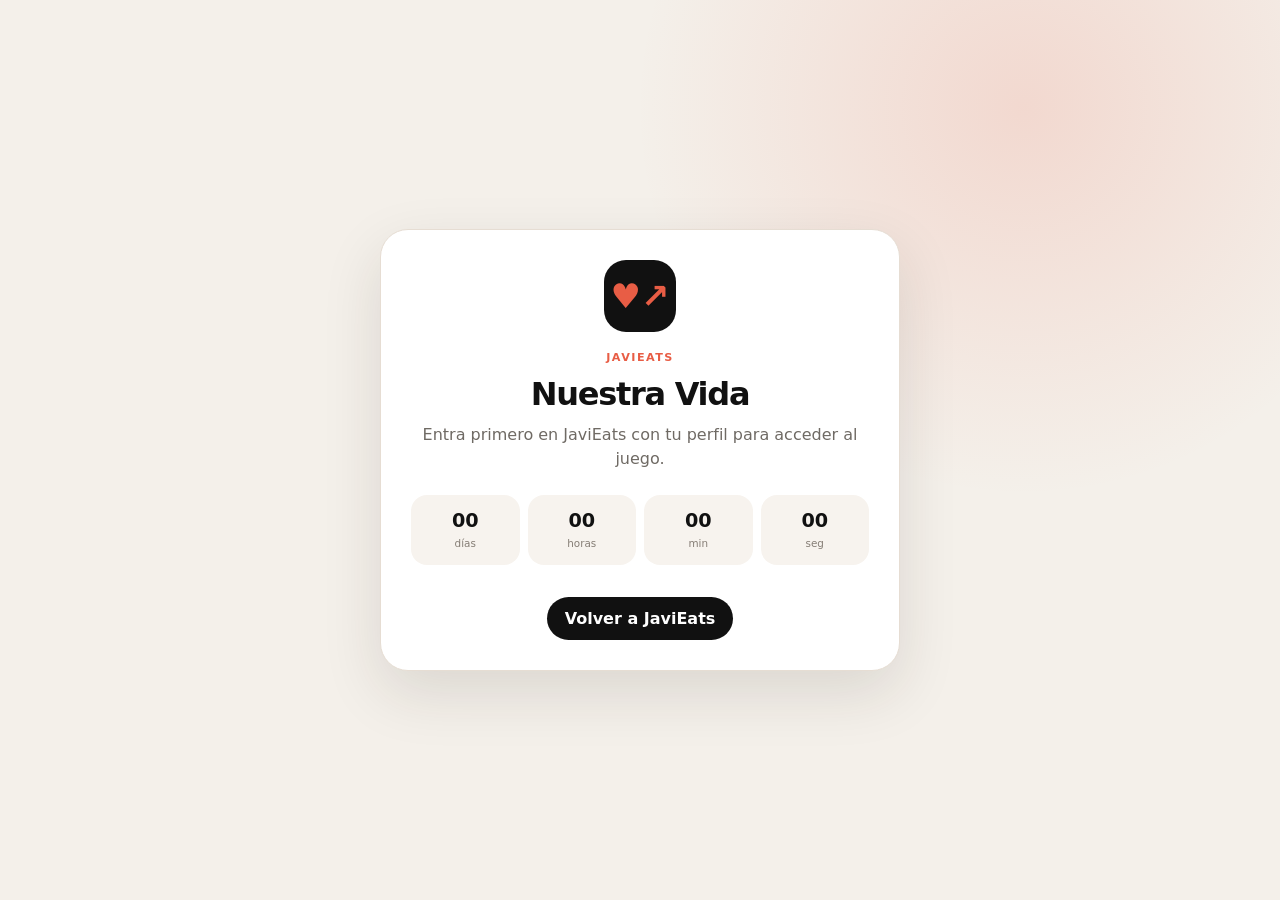
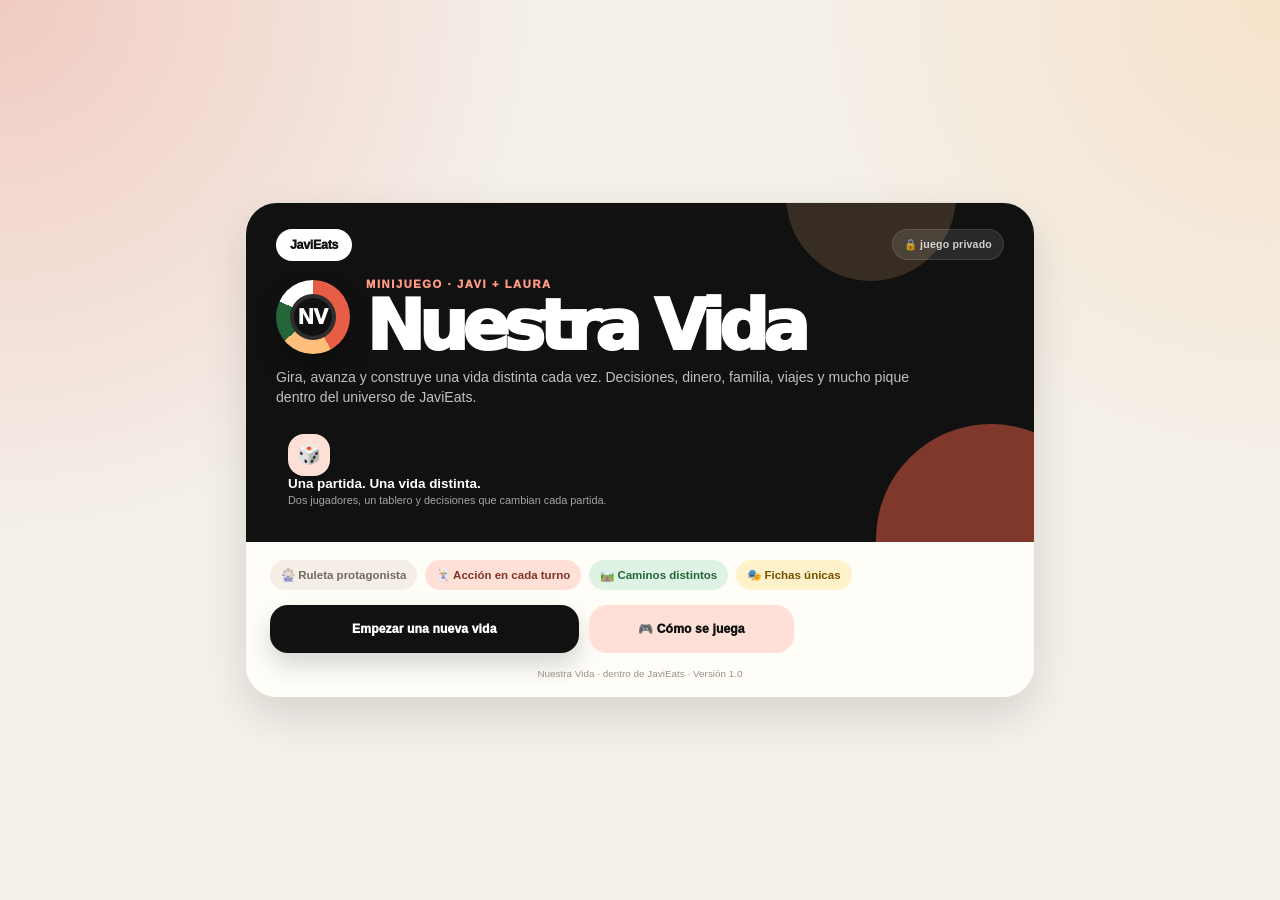
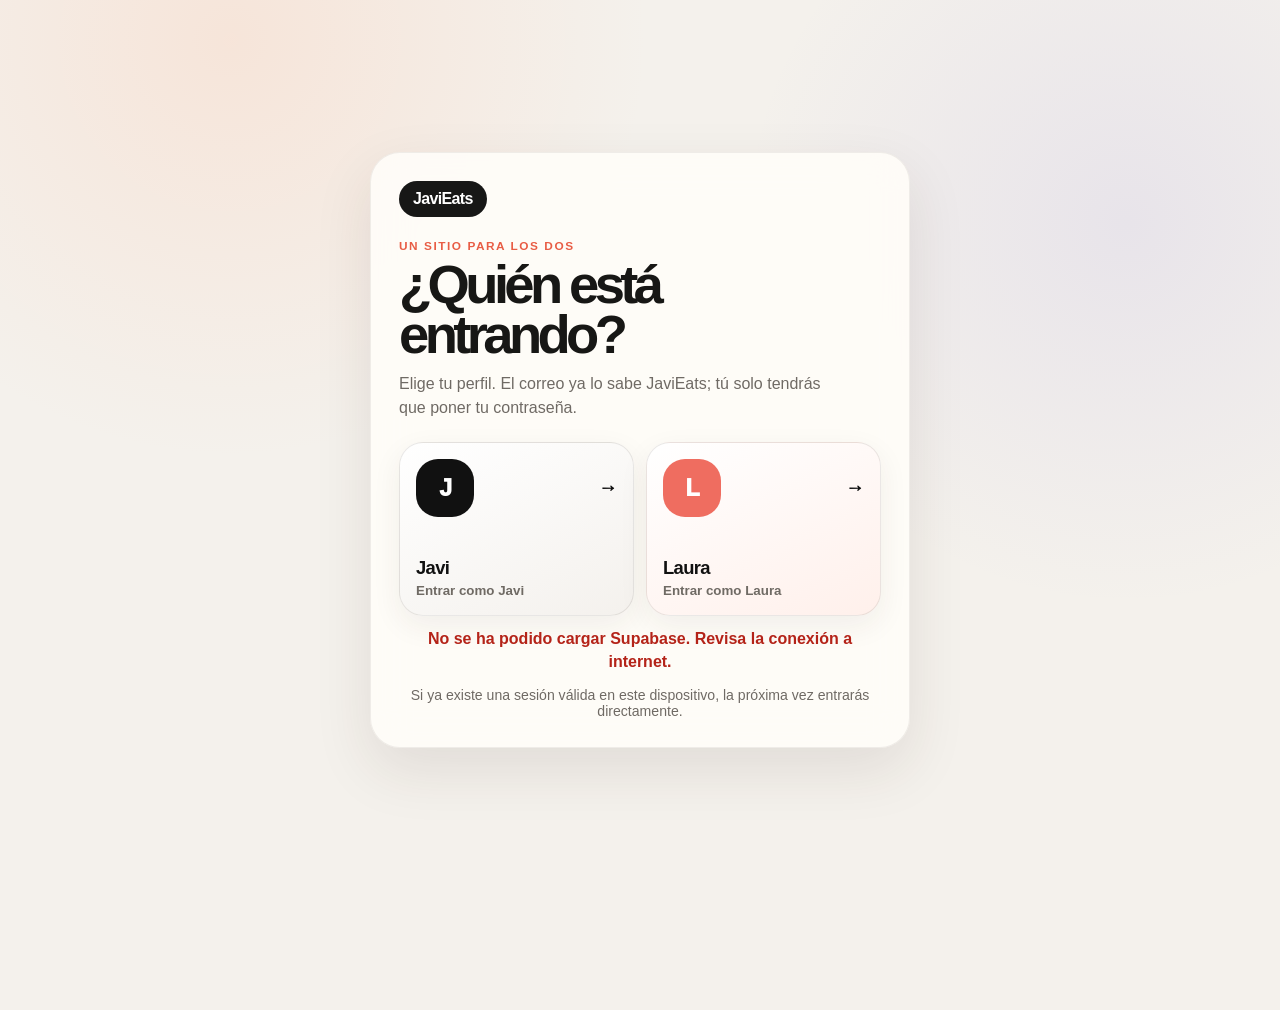
